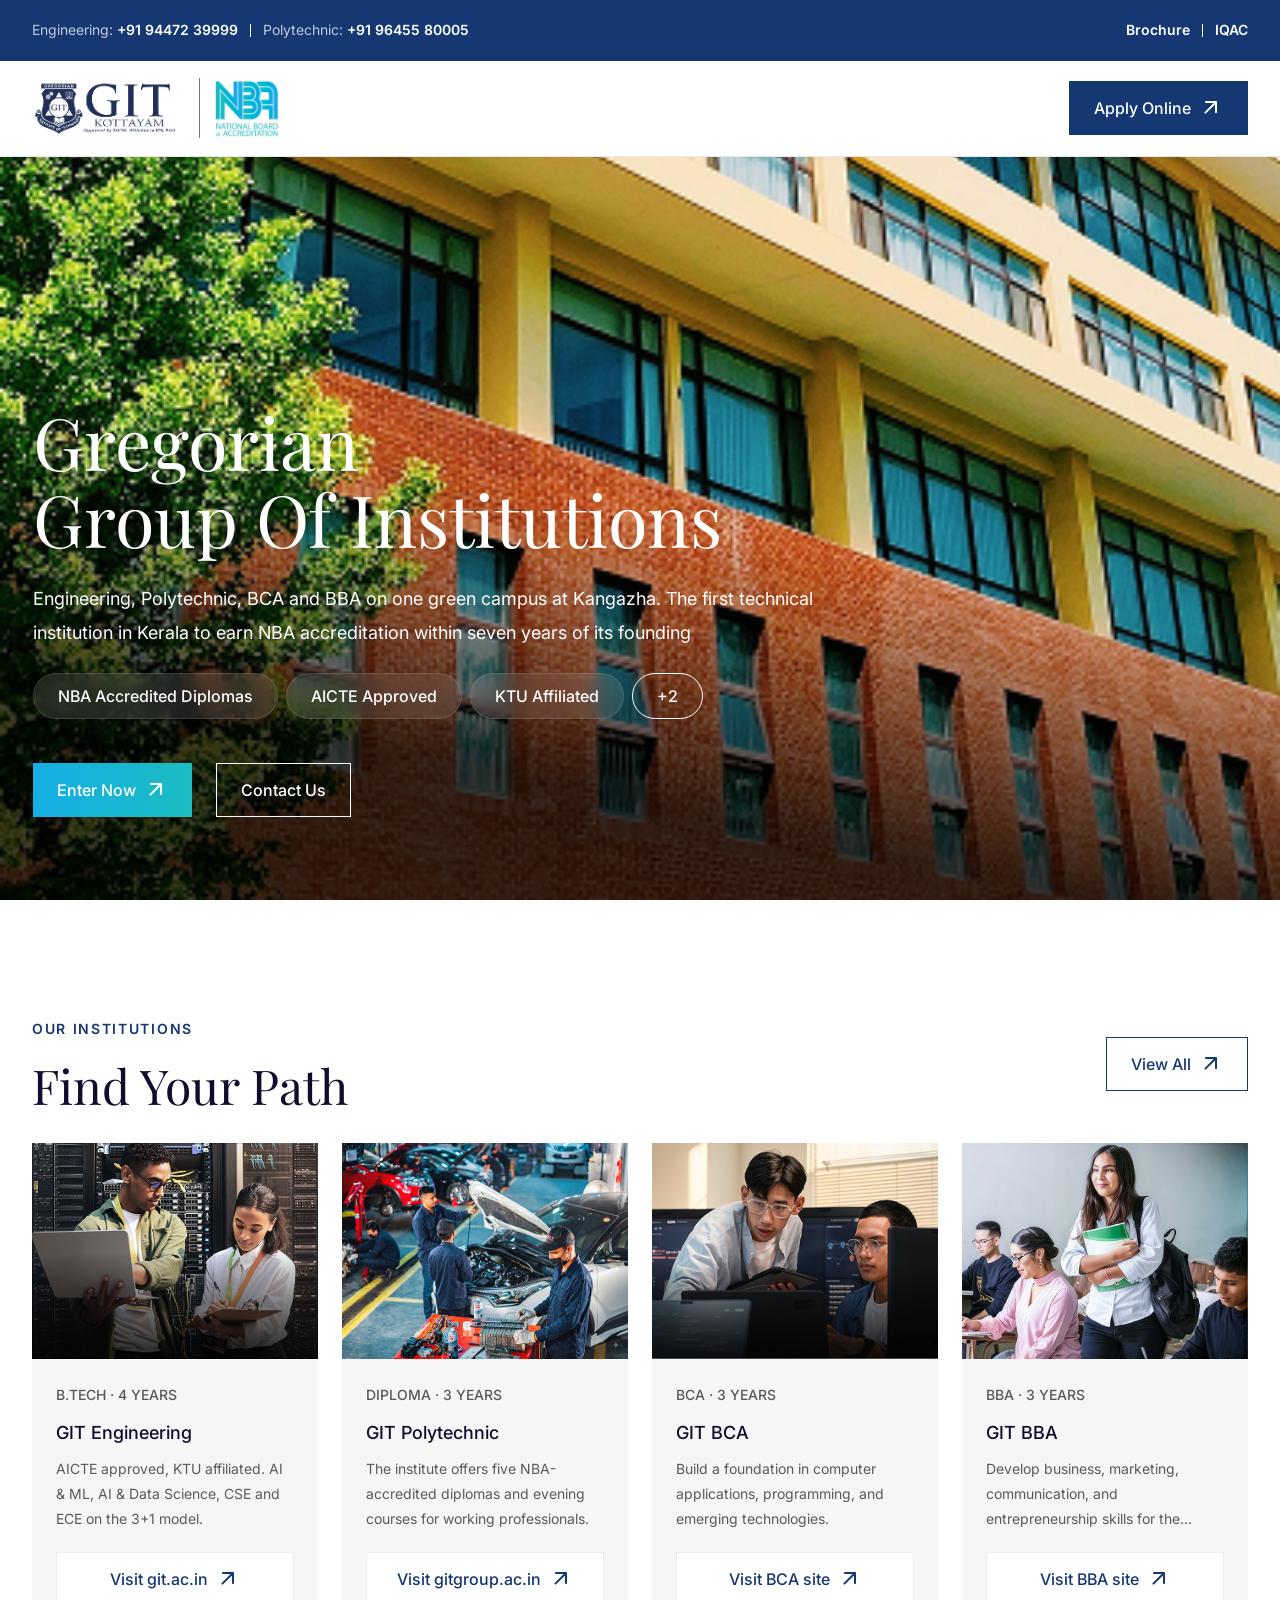
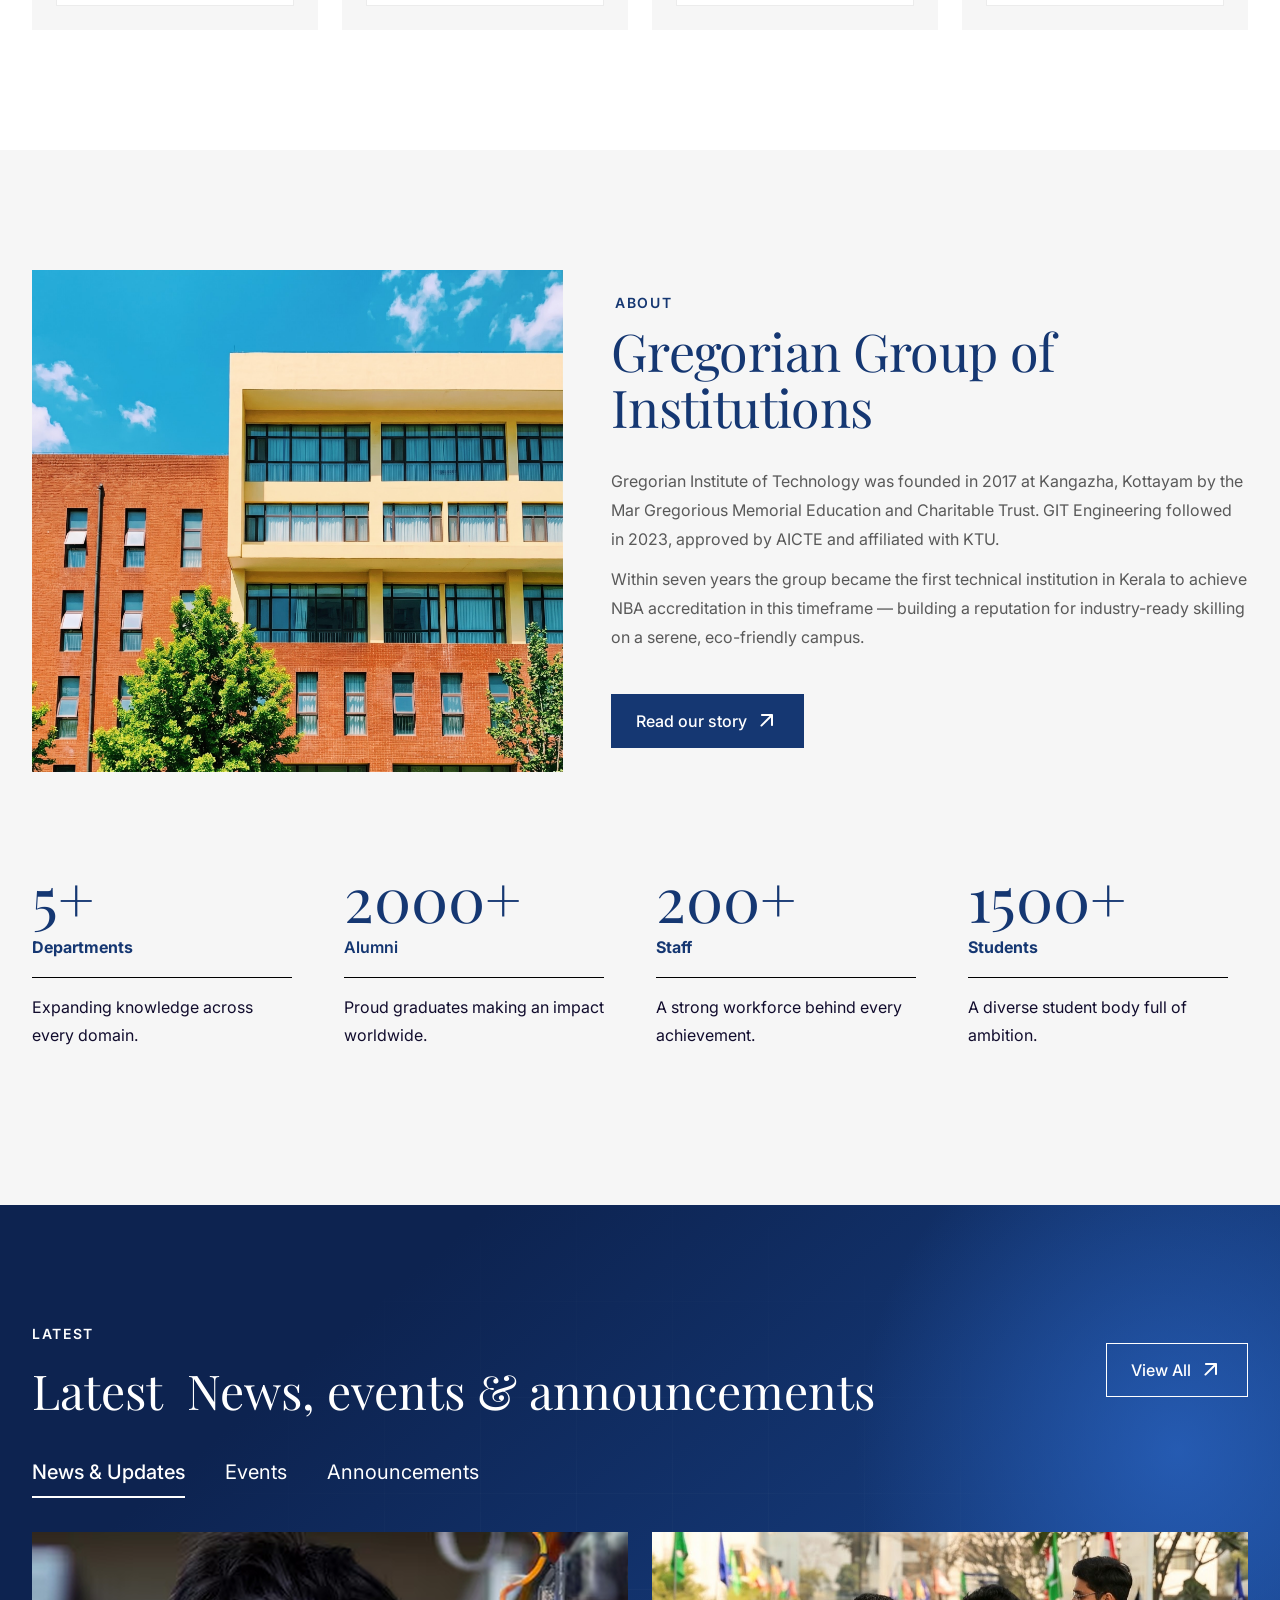
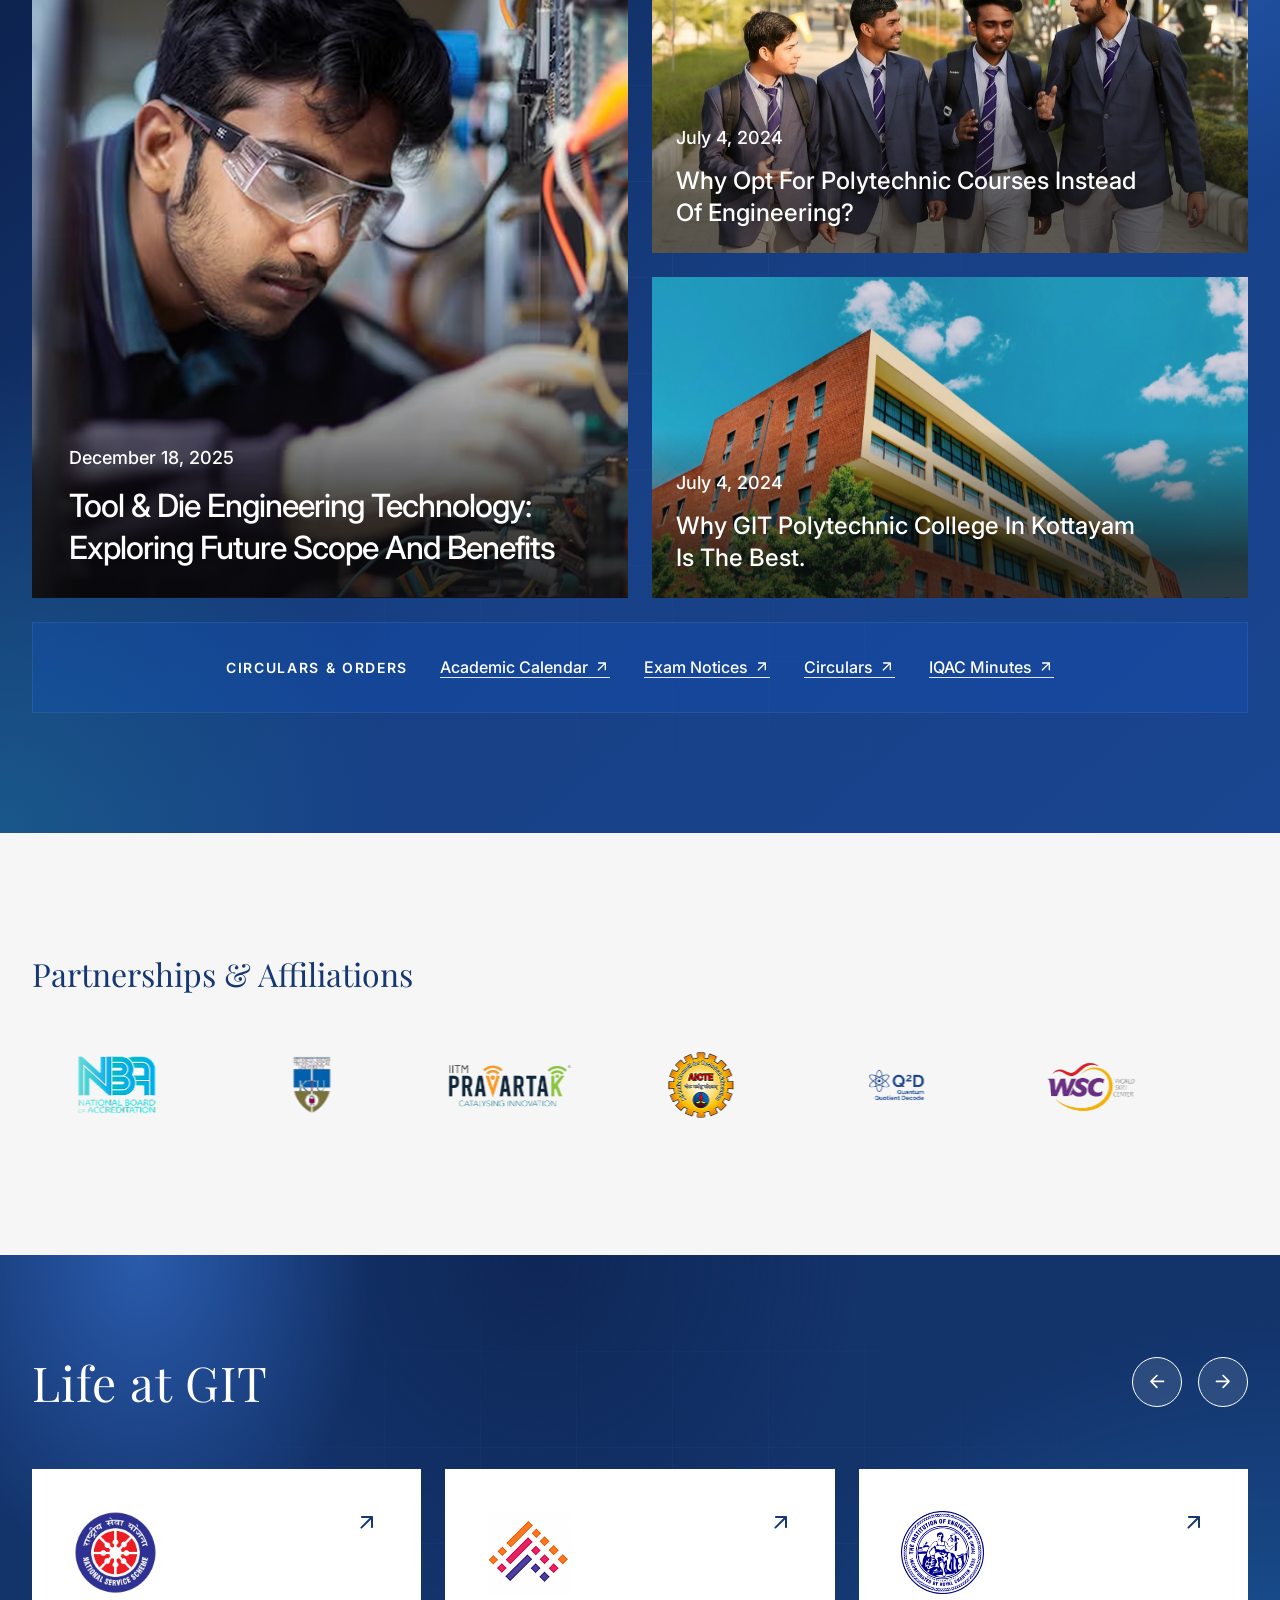
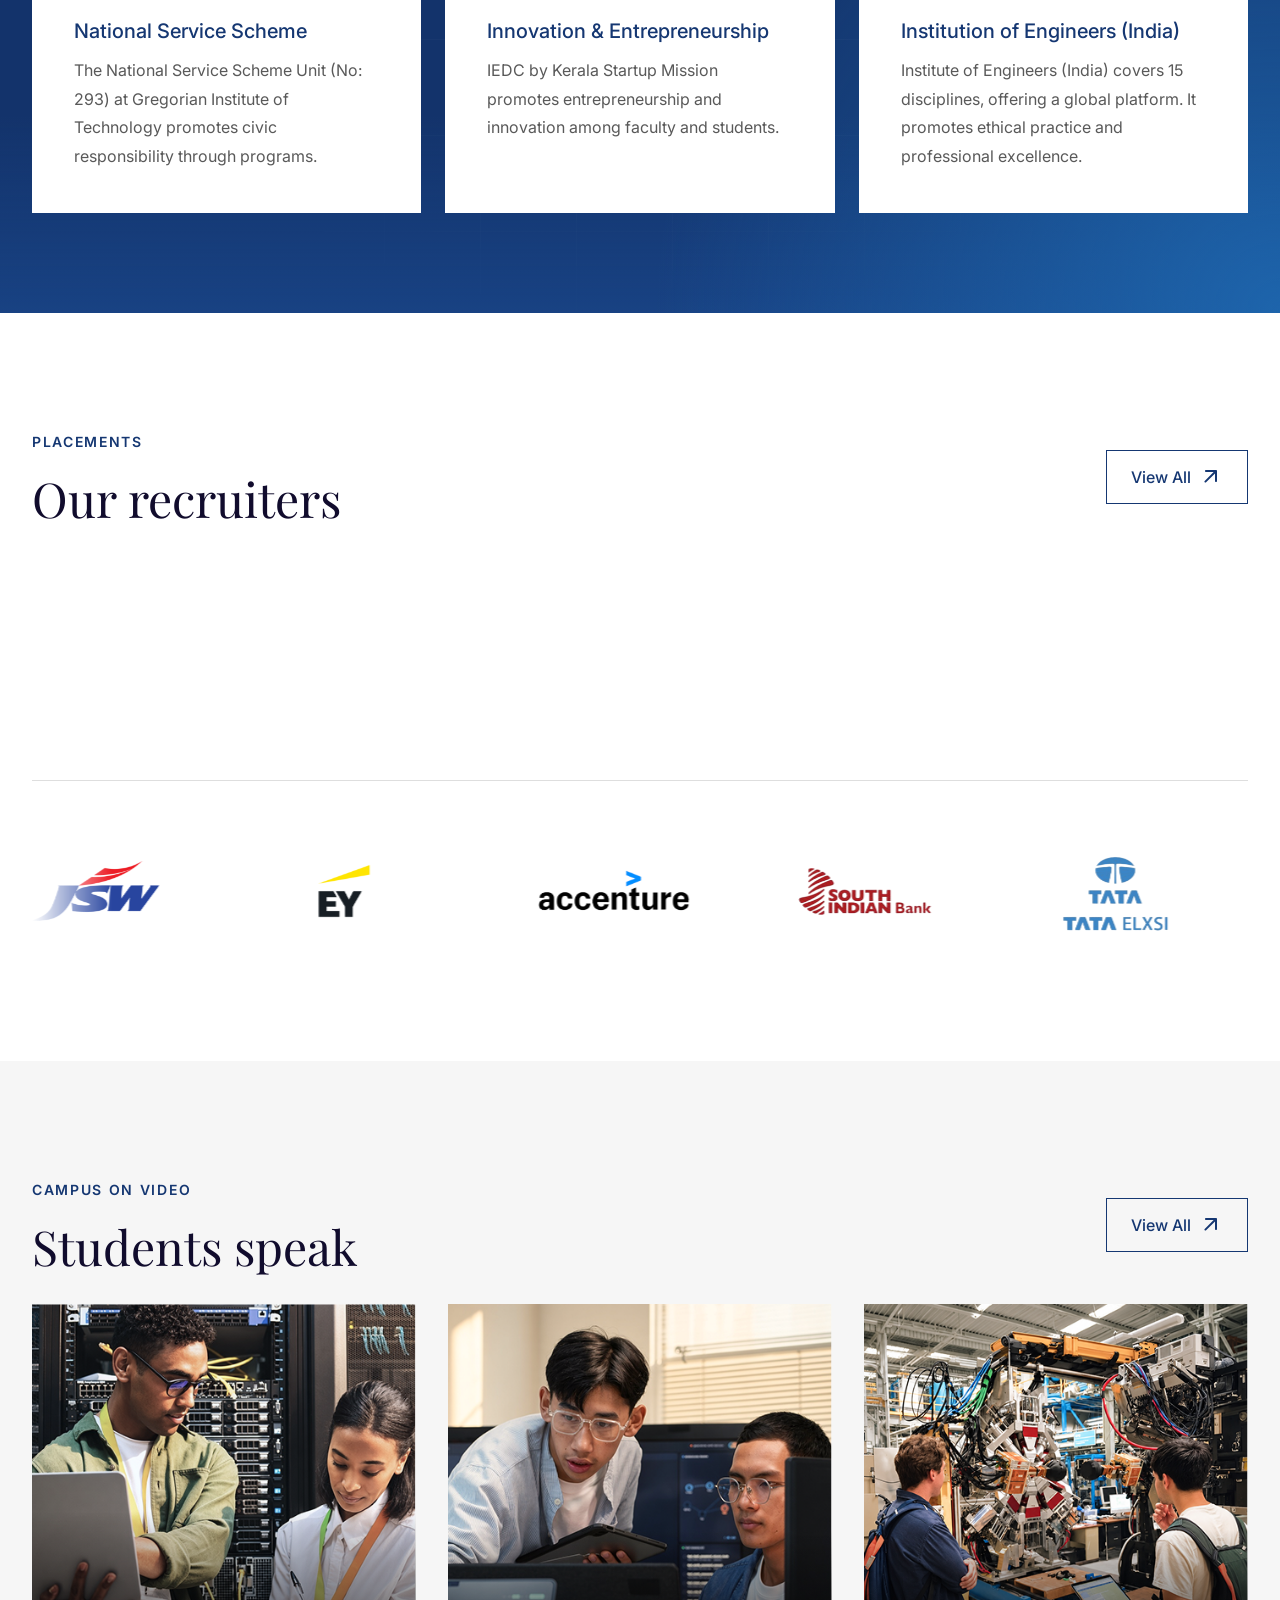
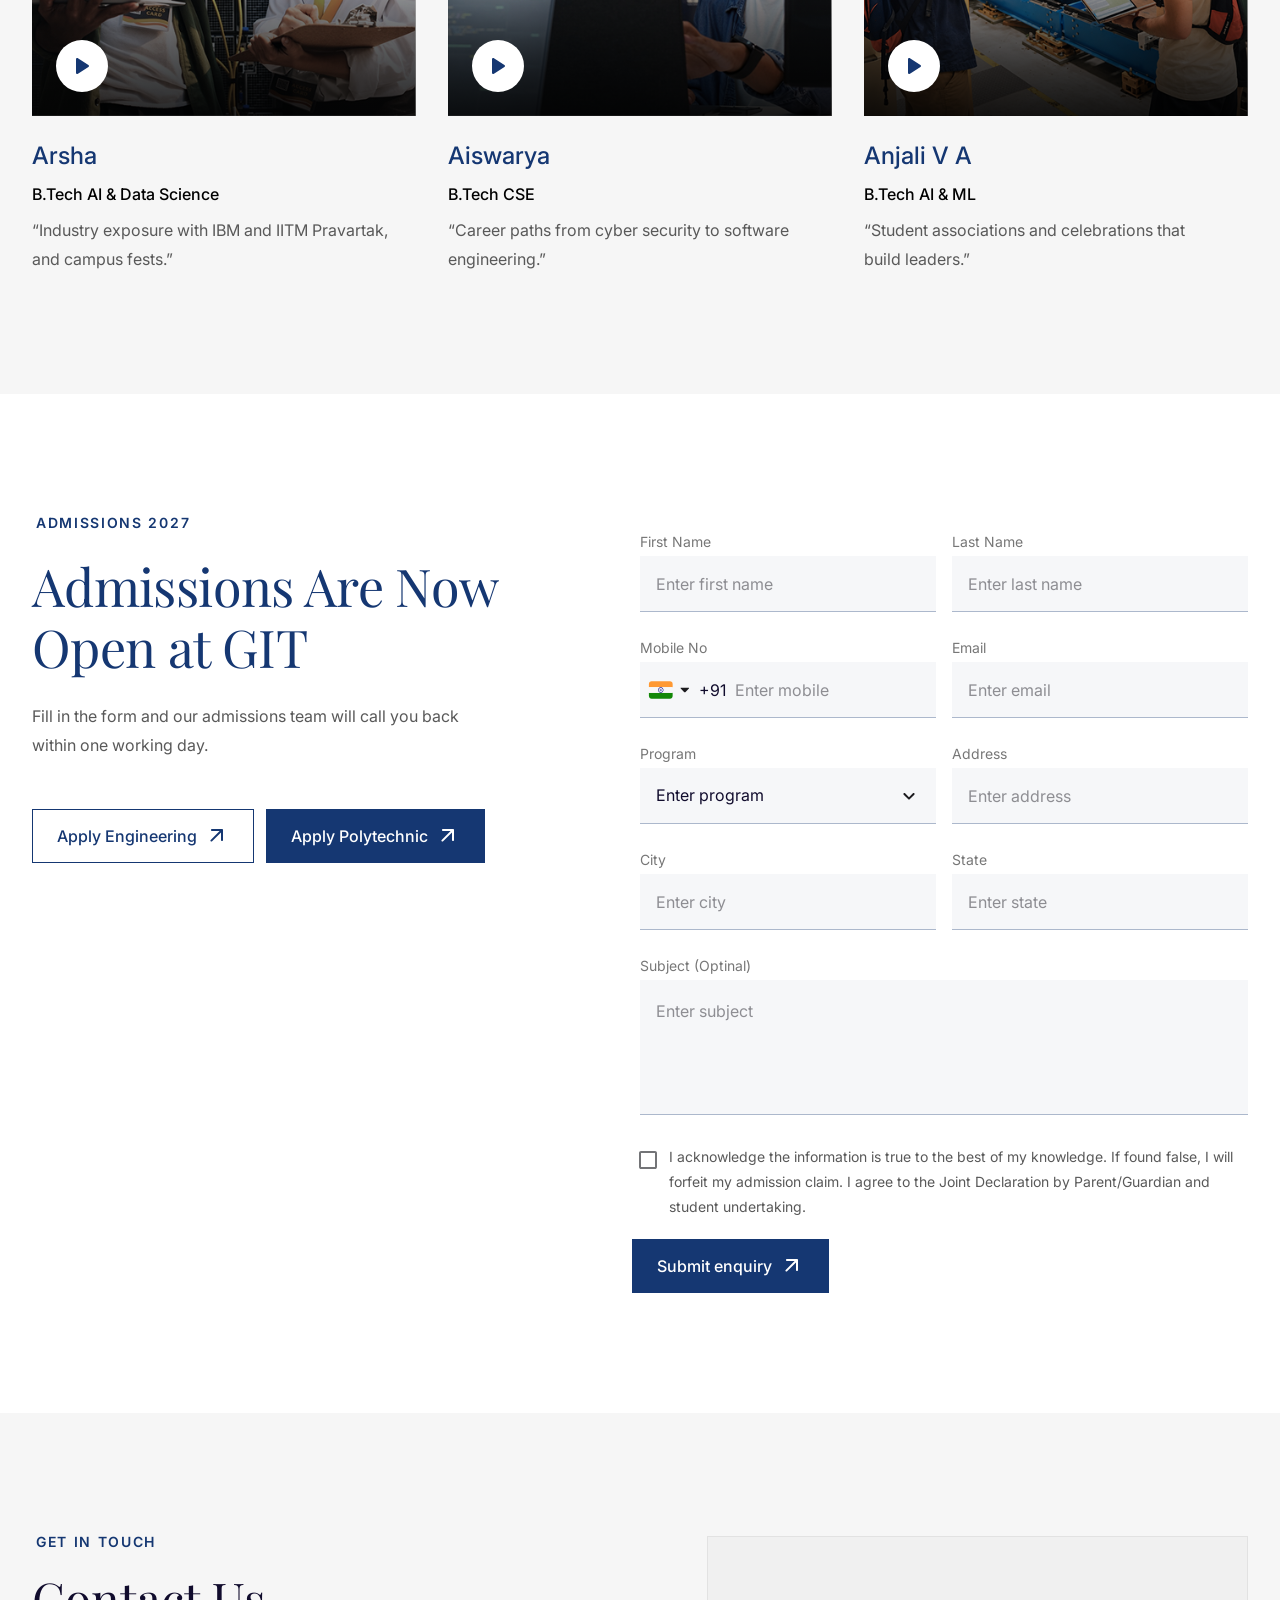
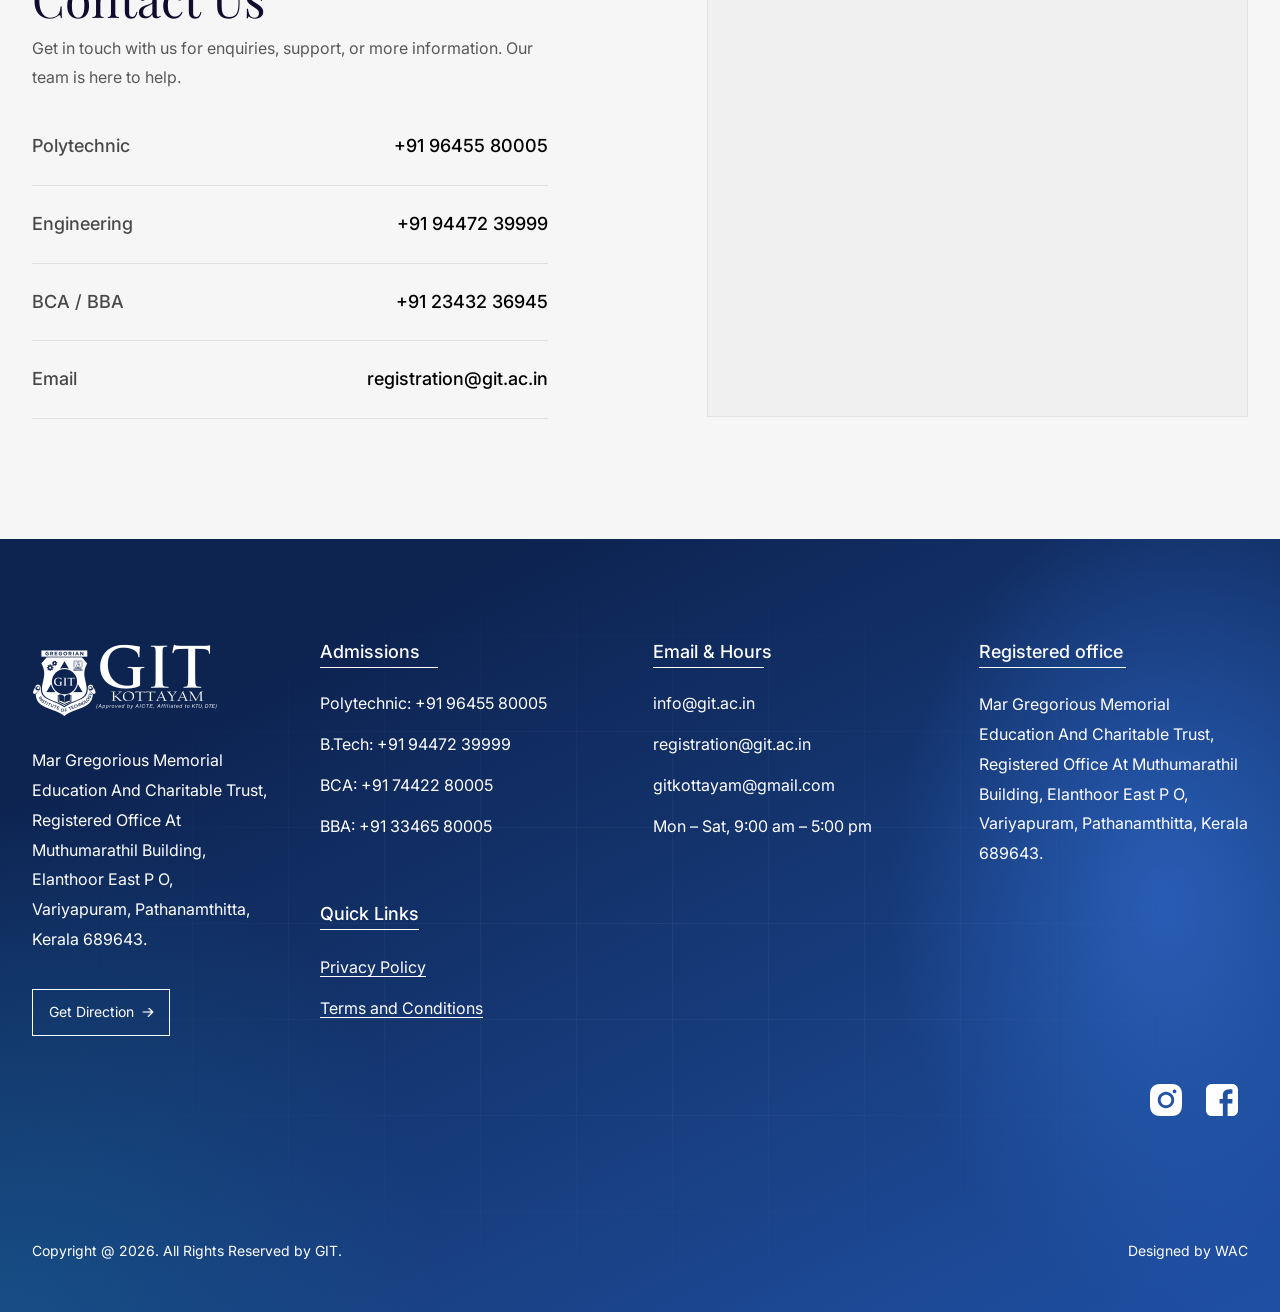
==== home.html @ a0067e6f "Home animations" ====
<!DOCTYPE html>
<html lang="en" class="hero-entrance-pending">
<head>
  <meta charset="UTF-8">
  <meta name="viewport" content="width=device-width, initial-scale=1.0">
  <title>Gregorian Institute of Technology, Kottayam</title>
  <link rel="icon" type="image/png" sizes="96x96" href="assets/images/favicon.png">
  <link rel="apple-touch-icon" href="assets/images/favicon.png">
  <meta name="description" content="Gregorian Group of Institutions — Engineering, Polytechnic, BCA and BBA on one green campus at Kangazha, Kottayam.">

  <!-- Social share preview (Open Graph + Twitter/X).
       Most platforms need an absolute image URL: when the site is live, change
       "assets/images/og-image.png" to the full address, e.g. https://<your-domain>/assets/images/og-image.png -->
  <meta property="og:type" content="website">
  <meta property="og:site_name" content="Gregorian Institute of Technology, Kottayam">
  <meta property="og:title" content="Gregorian Institute of Technology, Kottayam">
  <meta property="og:description" content="Gregorian Group of Institutions — Engineering, Polytechnic, BCA and BBA on one green campus at Kangazha, Kottayam.">
  <meta property="og:image" content="assets/images/og-image.png">
  <meta property="og:image:type" content="image/png">
  <meta property="og:image:width" content="1200">
  <meta property="og:image:height" content="630">
  <meta property="og:image:alt" content="GIT Kottayam — Gregorian Institute of Technology logo">
  <meta name="twitter:card" content="summary_large_image">
  <meta name="twitter:title" content="Gregorian Institute of Technology, Kottayam">
  <meta name="twitter:description" content="Gregorian Group of Institutions — Engineering, Polytechnic, BCA and BBA on one green campus at Kangazha, Kottayam.">
  <meta name="twitter:image" content="assets/images/og-image.png">
  <meta name="twitter:image:alt" content="GIT Kottayam — Gregorian Institute of Technology logo">

  <link rel="preconnect" href="https://fonts.googleapis.com">
  <link rel="preconnect" href="https://fonts.gstatic.com" crossorigin>
  <link href="https://fonts.googleapis.com/css2?family=Inter:wght@400;500;600;700&family=Playfair+Display:wght@400&display=swap" rel="stylesheet">
  <!-- Swiper (slider library) — CDN; loaded before style.css so project styles win -->
  <link rel="stylesheet" href="https://cdn.jsdelivr.net/npm/swiper@11.1.14/swiper-bundle.min.css" integrity="sha384-IFb872aCXZQb6BKRUHmGn0YHKnFl4ylZjkgVRRyMTEQ5bjo/H6xFUiLJm6opOO66" crossorigin="anonymous">
  <link rel="stylesheet" href="css/style.css">
  <script src="https://cdn.jsdelivr.net/npm/swiper@11.1.14/swiper-bundle.min.js" integrity="sha384-JiF4eFN9V3I2Fry7TzFM3XKdq0P3abiVxpOeHjGz4cwvas+uNg6pFWVmuD6MKXqG" crossorigin="anonymous" defer></script>
  <script src="js/main.js" defer></script>
  <!-- The hero entrance starts hidden (html.hero-entrance-pending) and js/main.js animates it in;
       without JavaScript, show it straight away -->
  <noscript><style>.hero-entrance-pending .utility-bar, .hero-entrance-pending .site-header__main, .hero-entrance-pending .hero-section__title, .hero-entrance-pending .hero-section__description, .hero-entrance-pending .hero-section__chip, .hero-entrance-pending .hero-section__actions > *, .hero-entrance-pending .hero-section__media { opacity: 1; transform: none; }</style></noscript>
</head>
<body>

  <!-- Page wrapper (dark backing behind the header while the hero entrance plays) -->
  <div class="page" id="page">


  <!-- ==================== UTILITY BAR ==================== -->
  <div id="utility-bar" class="utility-bar">
    <div class="container utility-bar__inner">
      <ul class="utility-bar__list">
        <li class="utility-bar__item">
          <a href="tel:+919447239999" class="utility-bar__link">
            <span class="utility-bar__muted">Engineering:</span> +91 94472 39999
          </a>
        </li>
        <li class="utility-bar__item">
          <a href="tel:+919645580005" class="utility-bar__link">
            <span class="utility-bar__muted">Polytechnic:</span> +91 96455 80005
          </a>
        </li>
      </ul>
      <ul class="utility-bar__list">
        <li class="utility-bar__item"><a href="#" class="utility-bar__link">Brochure</a></li>
        <li class="utility-bar__item"><a href="#" class="utility-bar__link">IQAC</a></li>
      </ul>
    </div>
  </div>

  <!-- ==================== HEADER (sticky) ==================== -->
  <header id="site-header" class="site-header">
    <div class="site-header__main">
      <div class="container site-header__main-inner">
        <a href="#hero" class="site-header__brand" aria-label="Gregorian Institute of Technology, Kottayam — home">
          <span class="site-header__logo-wrap">
            <img src="assets/images/logo-git-kottayam.png" alt="GIT Kottayam logo" class="site-header__logo" width="170" height="65">
          </span>
          <span class="site-header__nba-wrap">
            <img src="assets/images/logo-nba.png" alt="National Board of Accreditation logo" class="site-header__nba" width="69" height="64">
          </span>
        </a>
        <a href="#admissions" class="button button--primary site-header__button">
          Apply Online
          <span class="icon icon--arrow-outward" aria-hidden="true"></span>
        </a>
        <!-- Mobile only (≤ 576px): opens the slide-in menu below -->
        <button type="button" class="site-header__menu-toggle" aria-label="Open navigation" aria-controls="mobile-menu" aria-expanded="false">
          <span class="site-header__menu-bar"></span>
          <span class="site-header__menu-bar"></span>
          <span class="site-header__menu-bar"></span>
        </button>
      </div>
    </div>
  </header>

  <!-- ==================== MOBILE MENU (≤ 576px, Figma node 447:9113) ==================== -->
  <dialog id="mobile-menu" class="mobile-menu" aria-label="Site navigation">
    <div class="mobile-menu__panel">
      <div class="mobile-menu__top">
        <button type="button" class="mobile-menu__close" aria-label="Close navigation"></button>
      </div>
      <div class="mobile-menu__body">
        <ul class="mobile-menu__links">
          <li><a href="#" class="mobile-menu__link">Brochure</a></li>
          <li><a href="https://www.google.com/" class="mobile-menu__link">IQAC</a></li>
          <li><a href="#" class="mobile-menu__link">Privacy Policy</a></li>
          <li><a href="#" class="mobile-menu__link">Terms and Conditions</a></li>
        </ul>
        <ul class="mobile-menu__contact">
          <li><a href="mailto:info@git.ac.in" class="mobile-menu__contact-link">info@git.ac.in</a></li>
          <li><a href="mailto:registration@git.ac.in" class="mobile-menu__contact-link">registration@git.ac.in</a></li>
          <li>Mon – Sat, 9:00 am – 5:00 pm</li>
        </ul>
        <a href="#admissions" class="button button--primary mobile-menu__button">
          Apply Online
          <span class="icon icon--arrow-outward" aria-hidden="true"></span>
        </a>
      </div>
    </div>
  </dialog>

  <main>

    <!-- ==================== HERO ==================== -->
    <section id="hero" class="hero-section">
      <div class="hero-section__media" aria-hidden="true">
        <!-- Mobile (≤576px) gets the portrait crop; the browser downloads only the matching file -->
        <picture class="hero-section__picture">
          <source media="(max-width: 576px)" srcset="assets/images/Hero-mobile.png" width="393" height="720">
          <img src="assets/images/campus-banner.jpg" alt="Gregorian Institute of Technology campus building, Kangazha" class="hero-section__image" width="1920" height="1026" fetchpriority="high">
        </picture>
        <!-- Background video, drawn over the photo above. js/main.js loads data-src after the page
             has loaded and fades it in once it plays; until then (or if it fails, or with reduced
             motion / data saver) the photo shows. Optional: add data-src-mobile="…" for a
             portrait clip on phones (≤576px). -->
        <video class="hero-section__video" data-hero-video data-src="assets/videos/hero.mp4" muted loop playsinline preload="none" disablepictureinpicture></video>
      </div>
      <div class="container hero-section__container">
        <div class="hero-section__content">
          <h1 class="hero-section__title">Gregorian<br> Group of Institutions</h1>
          <p class="hero-section__description">
            Engineering, Polytechnic, BCA and BBA on one green campus at Kangazha. The first technical institution in Kerala to earn NBA accreditation within seven years of its founding<span class="u-mobile-only">.</span>
          </p>
          <ul class="hero-section__chips">
            <li class="chip hero-section__chip">NBA Accredited Diplomas</li>
            <li class="chip hero-section__chip">AICTE Approved</li>
            <li class="chip hero-section__chip">KTU Affiliated</li>
            <li class="chip hero-section__chip hero-section__chip--more">+2</li>
          </ul>
        </div>
        <div class="hero-section__actions">
          <a href="#institutions" class="button button--gradient">
            Enter Now
            <span class="icon icon--arrow-outward" aria-hidden="true"></span>
          </a>
          <a href="#contact" class="button button--outline-light">Contact Us</a>
        </div>
      </div>
      <!-- Pause/play for the background video (WCAG 2.2.2); shown by js/main.js once the video plays -->
      <button type="button" class="hero-section__video-toggle" data-hero-video-toggle aria-label="Pause background video" hidden>
        <svg class="hero-section__video-icon hero-section__video-icon--pause" viewBox="0 0 24 24" aria-hidden="true"><path d="M7 5h3.5v14H7zM13.5 5H17v14h-3.5z" fill="currentColor" /></svg>
        <svg class="hero-section__video-icon hero-section__video-icon--play" viewBox="0 0 24 24" aria-hidden="true"><path d="M8 5.5v13l10.5-6.5z" fill="currentColor" /></svg>
      </button>
    </section>

    <!-- ==================== INSTITUTIONS ==================== -->
    <section id="institutions" class="institutions-section">
      <div class="container">
        <div class="section-header institutions-section__header">
          <div class="section-heading">
            <p class="section-label">Our Institutions</p>
            <h2 class="section-title">Find Your Path</h2>
          </div>
          <a href="#" class="button button--outline section-view-all">
            View All
            <span class="icon icon--arrow-outward" aria-hidden="true"></span>
          </a>
        </div>

        <div class="swiper institutions-section__slider">
          <div class="swiper-wrapper institutions-section__grid">
          <article data-cursor="Visit" data-cursor-glass class="swiper-slide institutions-section__card">
            <a href="https://git.ac.in" class="institutions-section__media institutions-section__media--shade" target="_blank" rel="noopener" tabindex="-1" aria-hidden="true">
              <img src="assets/images/institutions-engineering.png" alt="Engineering students working with a laptop in a server room" class="institutions-section__image institutions-section__image--bottom" loading="lazy">
            </a>
            <div class="institutions-section__body">
              <p class="institutions-section__meta">B.TECH · 4 YEARS</p>
              <h3 class="institutions-section__title">GIT Engineering</h3>
              <p class="institutions-section__description">AICTE approved, KTU affiliated. AI &amp; ML, AI &amp; Data Science, CSE and ECE on the 3+1 model.</p>
            </div>
            <div class="institutions-section__footer">
              <a href="https://git.ac.in" class="button button--block" target="_blank" rel="noopener">
                <span class="u-hide-mobile">Visit git.ac.in</span><span class="u-mobile-only">git.ac.in</span>
                <span class="icon icon--arrow-outward" aria-hidden="true"></span>
              </a>
            </div>
          </article>

          <article data-cursor="Visit" data-cursor-glass class="swiper-slide institutions-section__card">
            <a href="https://gitgroup.ac.in" class="institutions-section__media" target="_blank" rel="noopener" tabindex="-1" aria-hidden="true">
              <img src="assets/images/institutions-polytechnic.jpg" alt="Polytechnic students working on a car engine in a workshop" class="institutions-section__image" loading="lazy">
            </a>
            <div class="institutions-section__body">
              <p class="institutions-section__meta">DIPLOMA · 3 YEARS</p>
              <h3 class="institutions-section__title">GIT Polytechnic</h3>
              <p class="institutions-section__description">The institute offers five NBA-accredited diplomas and evening courses for working professionals.</p>
            </div>
            <div class="institutions-section__footer">
              <a href="https://gitgroup.ac.in" class="button button--block" target="_blank" rel="noopener">
                <span class="u-hide-mobile">Visit gitgroup.ac.in</span><span class="u-mobile-only">gitgroup.ac.in</span>
                <span class="icon icon--arrow-outward" aria-hidden="true"></span>
              </a>
            </div>
          </article>

          <article data-cursor="Visit" data-cursor-glass class="swiper-slide institutions-section__card">
            <a href="#" class="institutions-section__media institutions-section__media--shade-strong" tabindex="-1" aria-hidden="true">
              <img src="assets/images/institutions-bca.png" alt="BCA students collaborating at a computer" class="institutions-section__image institutions-section__image--bottom" loading="lazy">
            </a>
            <div class="institutions-section__body">
              <p class="institutions-section__meta">BCA · 3 YEARS</p>
              <h3 class="institutions-section__title">GIT BCA</h3>
              <p class="institutions-section__description">Build a foundation in computer applications, programming, and emerging technologies.</p>
            </div>
            <div class="institutions-section__footer">
              <a href="#" class="button button--block">
                <span class="u-hide-mobile">Visit BCA site</span><span class="u-mobile-only">BCA site</span>
                <span class="icon icon--arrow-outward" aria-hidden="true"></span>
              </a>
            </div>
          </article>

          <article data-cursor="Visit" data-cursor-glass class="swiper-slide institutions-section__card">
            <a href="#" class="institutions-section__media" tabindex="-1" aria-hidden="true">
              <img src="assets/images/institutions-bba.png" alt="BBA students in a classroom" class="institutions-section__image institutions-section__image--right" loading="lazy">
            </a>
            <div class="institutions-section__body">
              <p class="institutions-section__meta">BBA · 3 YEARS</p>
              <h3 class="institutions-section__title">GIT BBA</h3>
              <p class="institutions-section__description">Develop business, marketing, communication, and entrepreneurship skills for the professional world.</p>
            </div>
            <div class="institutions-section__footer">
              <a href="#" class="button button--block">
                <span class="u-hide-mobile">Visit BBA site</span><span class="u-mobile-only">BBA site</span>
                <span class="icon icon--arrow-outward" aria-hidden="true"></span>
              </a>
            </div>
          </article>
          </div>
        </div>

        <!-- Mobile only (≤576px): View All sits below the cards, full width -->
        <a href="#" class="button button--outline section-view-all section-view-all--bottom">
          View All
          <span class="icon icon--arrow-outward" aria-hidden="true"></span>
        </a>
      </div>
    </section>

    <!-- ==================== ABOUT ==================== -->
    <section id="about" class="about-section">
      <div class="container about-section__container">
        <div class="about-section__intro">
          <div data-cursor="About" data-cursor-glass class="about-section__media">
            <img src="assets/images/about-campus.jpg" alt="GIT campus building with brick and cream facade" class="about-section__image" loading="lazy">
          </div>
          <div class="about-section__story">
            <div class="about-section__text">
              <div class="about-section__heading">
                <p class="section-label">About</p>
                <h2 class="display-title about-section__title">Gregorian Group of Institutions</h2>
              </div>
              <div class="about-section__paragraphs">
                <p class="section-description">Gregorian Institute of Technology was founded in 2017 at Kangazha, Kottayam by the Mar Gregorious Memorial Education and Charitable Trust. GIT Engineering followed in 2023, approved by AICTE and affiliated with KTU.</p>
                <p class="section-description">Within seven years the group became the first technical institution in Kerala to achieve NBA accreditation in this timeframe — building a reputation for industry-ready skilling on a serene, eco-friendly campus.</p>
              </div>
            </div>
            <a href="#" class="button button--primary">
              Read our story
              <span class="icon icon--arrow-outward" aria-hidden="true"></span>
            </a>
          </div>
        </div>

        <ul class="about-section__stats">
          <li class="about-section__stat">
            <p class="about-section__stat-value">5+</p>
            <p class="about-section__stat-label">Departments</p>
            <p class="about-section__stat-text">Expanding knowledge across every domain.</p>
          </li>
          <li class="about-section__stat">
            <p class="about-section__stat-value">2000+</p>
            <p class="about-section__stat-label about-section__stat-label--semibold">Alumni</p>
            <p class="about-section__stat-text">Proud graduates making an impact worldwide.</p>
          </li>
          <li class="about-section__stat">
            <p class="about-section__stat-value">200+</p>
            <p class="about-section__stat-label">Staff</p>
            <p class="about-section__stat-text">A strong workforce behind every achievement.</p>
          </li>
          <li class="about-section__stat">
            <p class="about-section__stat-value">1500+</p>
            <p class="about-section__stat-label">Students</p>
            <p class="about-section__stat-text">A diverse student body full of ambition.</p>
          </li>
        </ul>
      </div>
    </section>

    <!-- ==================== WELCOME ==================== -->
    <!-- <section id="welcome" class="welcome-section">
      <div class="container welcome-section__container">
        <div class="welcome-section__content">
          <div class="welcome-section__heading">
            <p class="section-label">Welcome to GIT</p>
            <div class="welcome-section__text">
              <h2 class="display-title welcome-section__title">Where Curiosity Becomes Competence</h2>
              <p class="section-description welcome-section__description">All diploma programmes NBA accredited. First Kerala technical institution with NBA accreditation. 3+1 B.Tech model with IIT Madras Pravartak Skilling Program and IBM Q2D collaboration.</p>
            </div>
          </div>
          <ul class="welcome-section__links">
            <li><a href="#about" class="chip welcome-section__chip">Our Institution</a></li>
            <li><a href="#institutions" class="chip welcome-section__chip">Explore GIT</a></li>
            <li><a href="#campus-life" class="chip welcome-section__chip">Campus Life</a></li>
            <li><a href="#news" class="chip welcome-section__chip">News &amp; Announcements</a></li>
          </ul>
        </div>

        <div class="welcome-section__grid">
          <a href="#" data-cursor="View" class="welcome-section__card">
            <img src="assets/icons/calendar-month.svg" alt="Tech Fest" class="welcome-section__icon" width="42" height="42">
            <div class="welcome-section__card-text">
              <p class="welcome-section__card-label">Flagship Tech Fest</p>
              <h3 class="welcome-section__card-title">GIT Tech Fest</h3>
              <p class="welcome-section__card-description">29/10/2026 · GIT Campus, Kangazha Registrations open</p>
            </div>
            <span class="text-button">
              <span class="u-hide-mobile">Register</span><span class="u-mobile-only">Learn more</span>
              <span class="icon icon--arrow-outward" aria-hidden="true"></span>
            </span>
          </a>
          <a href="#" data-cursor="View" class="welcome-section__card">
            <img src="assets/icons/school.svg" alt="Industry-Integrated Learning" class="welcome-section__icon" width="42" height="42">
            <div class="welcome-section__card-text">
              <p class="welcome-section__card-label">Industry-Integrated Learning</p>
              <h3 class="welcome-section__card-title">3+1 B.Tech</h3>
              <p class="welcome-section__card-description">3 years of IITM Pravartak training + 1 year of paid internship.</p>
            </div>
            <span class="text-button">
              Learn more
              <span class="icon icon--arrow-outward" aria-hidden="true"></span>
            </span>
          </a>
          <a href="#recruiters" data-cursor="View" class="welcome-section__card">
            <img src="assets/icons/business-center.svg" alt="Placements" class="welcome-section__icon" width="42" height="42">
            <div class="welcome-section__card-text">
              <p class="welcome-section__card-label">Placements</p>
              <h3 class="welcome-section__card-title">Placement Offers</h3>
              <p class="welcome-section__card-description welcome-section__card-description--narrow">Class of 2026 · recruitment drives on</p>
            </div>
            <span class="text-button">
              <span class="u-hide-mobile">See record</span><span class="u-mobile-only">Learn more</span>
              <span class="icon icon--arrow-outward" aria-hidden="true"></span>
            </span>
          </a>
          <a href="#admissions" data-cursor="View" class="welcome-section__card">
            <img src="assets/icons/assignment.svg" alt="Admissions Open" class="welcome-section__icon" width="42" height="42">
            <div class="welcome-section__card-text">
              <p class="welcome-section__card-label">Admissions Open</p>
              <h3 class="welcome-section__card-title">2027 Admissions</h3>
              <p class="welcome-section__card-description">Diploma · B.Tech · BCA · BBA programmes for 2027.</p>
            </div>
            <span class="text-button">
              <span class="u-hide-mobile">Register</span><span class="u-mobile-only">Learn more</span>
              <span class="icon icon--arrow-outward" aria-hidden="true"></span>
            </span>
          </a>
        </div>
      </div>
    </section> -->

    <!-- ==================== NEWS ==================== -->
    <section id="news" class="news-section dark-surface">
      <div class="container news-section__container">
        <div class="news-section__main">
          <div class="section-header news-section__header">
            <div class="section-heading">
              <p class="section-label">Latest</p>
              <h2 class="section-title">Latest<span class="u-hide-mobile">&nbsp;</span> News, events &amp; announcements</h2>
            </div>
            <a href="#" class="button button--outline-light section-view-all">
              View All
              <span class="icon icon--arrow-outward" aria-hidden="true"></span>
            </a>
          </div>

          <div class="news-section__body">
            <div class="news-section__tabs" role="tablist" aria-label="News categories">
              <button type="button" class="news-section__tab news-section__tab--active" role="tab" id="news-tab-news" aria-selected="true" aria-controls="news-panel-news">News &amp; Updates</button>
              <button type="button" class="news-section__tab" role="tab" id="news-tab-events" aria-selected="false" aria-controls="news-panel-events" tabindex="-1">Events</button>
              <button type="button" class="news-section__tab" role="tab" id="news-tab-announcements" aria-selected="false" aria-controls="news-panel-announcements" tabindex="-1">Announcements</button>
            </div>

            <!-- Panel: News & Updates (content from Figma) -->
            <div class="news-section__grid news-section__panel" role="tabpanel" id="news-panel-news" aria-labelledby="news-tab-news" tabindex="0">
              <a href="#" data-cursor="Read" data-cursor-glass class="news-section__card news-section__card--featured">
                <img src="assets/images/news-tool-die.png" alt="Student wearing safety glasses working on electronic equipment" class="news-section__image" loading="lazy">
                <span class="news-section__overlay" aria-hidden="true"></span>
                <span class="news-section__card-text">
                  <time class="news-section__date" datetime="2025-12-18">December 18, 2025</time>
                  <span class="news-section__card-title">Tool &amp; Die Engineering Technology: Exploring Future Scope and Benefits</span>
                </span>
              </a>

              <div class="news-section__side">
                <a href="#" data-cursor="Read" data-cursor-glass class="news-section__card news-section__card--side-top">
                  <img src="assets/images/news-polytechnic-students.jpg" alt="Polytechnic students in uniform walking on campus" class="news-section__image news-section__image--zoom" loading="lazy">
                  <span class="news-section__overlay" aria-hidden="true"></span>
                  <span class="news-section__card-text">
                    <time class="news-section__date" datetime="2024-07-04">July 4, 2024</time>
                    <span class="news-section__card-title">why opt for polytechnic courses instead of engineering?</span>
                  </span>
                </a>
                <a href="#" data-cursor="Read" data-cursor-glass class="news-section__card news-section__card--side-bottom">
                  <img src="assets/images/news-git-polytechnic-building.jpg" alt="GIT Polytechnic college building under a blue sky" class="news-section__image news-section__image--building" loading="lazy">
                  <span class="news-section__overlay" aria-hidden="true"></span>
                  <span class="news-section__card-text">
                    <time class="news-section__date" datetime="2024-07-04">July 4, 2024</time>
                    <span class="news-section__card-title">Why GIT Polytechnic College in Kottayam is the best.</span>
                  </span>
                </a>
              </div>
            </div>

            <!-- Panel: Events (static placeholder content — replace with real events) -->
            <div class="news-section__grid news-section__panel" role="tabpanel" id="news-panel-events" aria-labelledby="news-tab-events" tabindex="0" hidden>
              <a href="#" data-cursor="Read" data-cursor-glass class="news-section__card news-section__card--featured">
                <img src="assets/images/institutions-engineering.png" alt="Students working with a laptop in a server room" class="news-section__image" loading="lazy">
                <span class="news-section__overlay" aria-hidden="true"></span>
                <span class="news-section__card-text">
                  <time class="news-section__date" datetime="2026-10-29">October 29, 2026</time>
                  <span class="news-section__card-title">GIT Tech Fest 2026: Registrations Open at GIT Campus, Kangazha</span>
                </span>
              </a>

              <div class="news-section__side">
                <a href="#" data-cursor="Read" data-cursor-glass class="news-section__card news-section__card--side-top">
                  <img src="assets/images/institutions-bca.png" alt="Students collaborating at a computer" class="news-section__image" loading="lazy">
                  <span class="news-section__overlay" aria-hidden="true"></span>
                  <span class="news-section__card-text">
                    <time class="news-section__date" datetime="2026-09-18">September 18, 2026</time>
                    <span class="news-section__card-title">IBM Q2D industry session for B.Tech students</span>
                  </span>
                </a>
                <a href="#" data-cursor="Read" data-cursor-glass class="news-section__card news-section__card--side-bottom">
                  <img src="assets/images/students-anjali.png" alt="Students observing an industrial robot in a lab" class="news-section__image" loading="lazy">
                  <span class="news-section__overlay" aria-hidden="true"></span>
                  <span class="news-section__card-text">
                    <time class="news-section__date" datetime="2026-08-22">August 22, 2026</time>
                    <span class="news-section__card-title">IITM Pravartak skilling workshop on automation</span>
                  </span>
                </a>
              </div>
            </div>

            <!-- Panel: Announcements (static placeholder content — replace with real notices) -->
            <div class="news-section__grid news-section__panel" role="tabpanel" id="news-panel-announcements" aria-labelledby="news-tab-announcements" tabindex="0" hidden>
              <a href="#admissions" data-cursor="Read" data-cursor-glass class="news-section__card news-section__card--featured">
                <img src="assets/images/about-campus.jpg" alt="GIT campus building with brick and cream facade" class="news-section__image" loading="lazy">
                <span class="news-section__overlay" aria-hidden="true"></span>
                <span class="news-section__card-text">
                  <time class="news-section__date" datetime="2026-11-01">November 1, 2026</time>
                  <span class="news-section__card-title">Admissions 2027 are open: Diploma, B.Tech, BCA and BBA</span>
                </span>
              </a>

              <div class="news-section__side">
                <a href="#" data-cursor="Read" data-cursor-glass class="news-section__card news-section__card--side-top">
                  <img src="assets/images/institutions-bba.png" alt="Students in a classroom" class="news-section__image" loading="lazy">
                  <span class="news-section__overlay" aria-hidden="true"></span>
                  <span class="news-section__card-text">
                    <time class="news-section__date" datetime="2026-10-12">October 12, 2026</time>
                    <span class="news-section__card-title">Recruitment drives for the Class of 2026 are on</span>
                  </span>
                </a>
                <a href="#" data-cursor="Read" data-cursor-glass class="news-section__card news-section__card--side-bottom">
                  <img src="assets/images/institutions-polytechnic.jpg" alt="Polytechnic students working on a car engine in a workshop" class="news-section__image" loading="lazy">
                  <span class="news-section__overlay" aria-hidden="true"></span>
                  <span class="news-section__card-text">
                    <time class="news-section__date" datetime="2026-07-15">July 15, 2026</time>
                    <span class="news-section__card-title">All diploma programmes now NBA accredited</span>
                  </span>
                </a>
              </div>
            </div>
          </div>

          <a href="#" class="button button--outline-light section-view-all section-view-all--bottom">
            View All
            <span class="icon icon--arrow-outward" aria-hidden="true"></span>
          </a>
        </div>

        <div class="news-section__circulars">
          <p class="section-label news-section__circulars-label">Circulars &amp; Orders</p>
          <ul class="news-section__circulars-list">
            <li><a href="#" class="text-link news-section__circular-link">Academic Calendar <span class="icon icon--arrow-outward" aria-hidden="true"></span></a></li>
            <li><a href="#" class="text-link news-section__circular-link">Exam Notices <span class="icon icon--arrow-outward" aria-hidden="true"></span></a></li>
            <li><a href="#" class="text-link news-section__circular-link">Circulars <span class="icon icon--arrow-outward" aria-hidden="true"></span></a></li>
            <li><a href="#" class="text-link news-section__circular-link">IQAC Minutes <span class="icon icon--arrow-outward" aria-hidden="true"></span></a></li>
          </ul>
        </div>
      </div>
    </section>

    <!-- ==================== APPROVALS & PARTNERSHIPS ==================== -->
    <section id="approvals" class="approvals-section">
      <div class="container approvals-section__container">
        <!-- <div class="approvals-section__approvals">
          <h2 class="section-title approvals-section__title">AICTE Approvals</h2>
          <div class="approvals-section__columns" id="approvals-columns">
            <ul class="approvals-section__list">
              <li class="approvals-section__item"><h3 class="approvals-section__item-title">APPROVAL 2025-26</h3><a href="#" class="text-link">Know More <span class="icon icon--arrow-outward" aria-hidden="true"></span></a></li>
              <li class="approvals-section__item"><h3 class="approvals-section__item-title">APPROVAL 2023-24</h3><a href="#" class="text-link">Know More <span class="icon icon--arrow-outward" aria-hidden="true"></span></a></li>
              <li class="approvals-section__item"><h3 class="approvals-section__item-title">APPROVAL 2021-22</h3><a href="#" class="text-link">Know More <span class="icon icon--arrow-outward" aria-hidden="true"></span></a></li>
              <li class="approvals-section__item"><h3 class="approvals-section__item-title">APPROVAL 2019-20</h3><a href="#" class="text-link">Know More <span class="icon icon--arrow-outward" aria-hidden="true"></span></a></li>
              <li class="approvals-section__item"><h3 class="approvals-section__item-title">APPROVAL 2017-18</h3><a href="#" class="text-link">Know More <span class="icon icon--arrow-outward" aria-hidden="true"></span></a></li>
            </ul>
            <ul class="approvals-section__list">
              <li class="approvals-section__item"><h3 class="approvals-section__item-title">APPROVAL 2023-24 (Working Professionals)</h3><a href="#" class="text-link">Know More <span class="icon icon--arrow-outward" aria-hidden="true"></span></a></li>
              <li class="approvals-section__item"><h3 class="approvals-section__item-title">APPROVAL 2022-23</h3><a href="#" class="text-link">Know More <span class="icon icon--arrow-outward" aria-hidden="true"></span></a></li>
              <li class="approvals-section__item"><h3 class="approvals-section__item-title">APPROVAL 2020-21</h3><a href="#" class="text-link">Know More <span class="icon icon--arrow-outward" aria-hidden="true"></span></a></li>
              <li class="approvals-section__item"><h3 class="approvals-section__item-title">APPROVAL 2018-19</h3><a href="#" class="text-link">Know More <span class="icon icon--arrow-outward" aria-hidden="true"></span></a></li>
            </ul>
          </div>
          <button type="button" class="button button--primary approvals-section__load-more" id="approvals-load-more" aria-controls="approvals-columns" aria-expanded="false" hidden>View More</button>
        </div> -->

        <div class="approvals-section__partners">
          <h2 class="approvals-section__partners-title">Partnerships &amp; Affiliations</h2>
          <!-- Logo marquee (js/main.js, same as Our recruiters): scrolls right → left, hover pauses,
               drag/swipe to move; static 3 × 2 grid on mobile (≤ 576px) -->
          <div class="approvals-section__marquee" data-marquee data-marquee-direction="left">
          <ul class="approvals-section__logos" data-marquee-track>
            <li class="logo-frame approvals-section__logo--nba"><img src="assets/images/partner-nba.png" alt="National Board of Accreditation" class="logo-frame__image" loading="lazy"></li>
            <li class="logo-frame approvals-section__logo--ktu"><img src="assets/images/partner-ktu.png" alt="APJ Abdul Kalam Technological University" class="logo-frame__image" loading="lazy"></li>
            <li class="logo-frame approvals-section__logo--iitm"><img src="assets/images/partner-iitm-pravartak.png" alt="IITM Pravartak" class="logo-frame__image" loading="lazy"></li>
            <li class="logo-frame approvals-section__logo--aicte"><img src="assets/images/partner-aicte.png" alt="AICTE" class="logo-frame__image" loading="lazy"></li>
            <li class="logo-frame approvals-section__logo--q2d"><img src="assets/images/partner-q2d.png" alt="Q2D Quantum Quotient Decode" class="logo-frame__image" loading="lazy"></li>
            <li class="logo-frame approvals-section__logo--wsc"><img src="assets/images/partner-wsc.png" alt="World Skill Center" class="logo-frame__image" loading="lazy"></li>
          </ul>
          </div>
        </div>
      </div>
    </section>

    <!-- ==================== CAMPUS LIFE ==================== -->
    <section id="campus-life" class="campus-life-section dark-surface">
      <div class="container campus-life-section__container">
        <div class="campus-life-section__header">
          <h2 class="section-title campus-life-section__title">Life at GIT</h2>
          <div class="campus-life-section__controls">
            <button type="button" class="campus-life-section__control campus-life-section__control--prev" aria-label="Previous slide">
              <span class="icon icon--arrow-forward" aria-hidden="true"></span>
            </button>
            <button type="button" class="campus-life-section__control campus-life-section__control--next" aria-label="Next slide">
              <span class="icon icon--arrow-forward" aria-hidden="true"></span>
            </button>
          </div>
        </div>

        <div class="swiper campus-life-section__slider">
          <div class="swiper-wrapper campus-life-section__cards">
          <a href="#" data-cursor="Explore" class="swiper-slide campus-life-section__card">
            <span class="campus-life-section__card-top">
              <span class="campus-life-section__logo-wrap">
                <img src="assets/images/life-nss.png" alt="National Service Scheme logo" class="campus-life-section__logo campus-life-section__logo--nss" loading="lazy">
              </span>
              <span class="icon icon--arrow-outward campus-life-section__card-icon" aria-hidden="true"></span>
            </span>
            <span class="campus-life-section__card-text">
              <span class="campus-life-section__card-title">National Service Scheme</span>
              <span class="campus-life-section__card-description"><span class="u-hide-mobile">The National Service Scheme Unit (No: 293) at Gregorian Institute of Technology promotes civic responsibility through programs.</span><span class="u-mobile-only">The National Service Scheme Unit (No: 293) promotes civic responsibility through programmes.</span></span>
            </span>
            <span class="text-button campus-life-section__card-more">Learn more <span class="icon icon--arrow-outward" aria-hidden="true"></span></span>
          </a>
          <a href="#" data-cursor="Explore" class="swiper-slide campus-life-section__card">
            <span class="campus-life-section__card-top">
              <span class="campus-life-section__logo-wrap">
                <img src="assets/images/life-iedc.png" alt="IEDC logo" class="campus-life-section__logo campus-life-section__logo--iedc" loading="lazy">
              </span>
              <span class="icon icon--arrow-outward campus-life-section__card-icon" aria-hidden="true"></span>
            </span>
            <span class="campus-life-section__card-text">
              <span class="campus-life-section__card-title">Innovation &amp; Entrepreneurship</span>
              <span class="campus-life-section__card-description">IEDC by Kerala Startup Mission promotes entrepreneurship and innovation among faculty and students.</span>
            </span>
            <span class="text-button campus-life-section__card-more">Learn more <span class="icon icon--arrow-outward" aria-hidden="true"></span></span>
          </a>
          <a href="#" data-cursor="Explore" class="swiper-slide campus-life-section__card">
            <span class="campus-life-section__card-top">
              <span class="campus-life-section__logo-wrap">
                <img src="assets/images/life-iei.png" alt="Institution of Engineers (India) emblem" class="campus-life-section__logo campus-life-section__logo--iei" loading="lazy">
              </span>
              <span class="icon icon--arrow-outward campus-life-section__card-icon" aria-hidden="true"></span>
            </span>
            <span class="campus-life-section__card-text">
              <span class="campus-life-section__card-title">Institution of Engineers (India)</span>
              <span class="campus-life-section__card-description">Institute of Engineers (India) covers 15 disciplines, offering a global platform. It promotes ethical practice and professional excellence.</span>
            </span>
            <span class="text-button campus-life-section__card-more">Learn more <span class="icon icon--arrow-outward" aria-hidden="true"></span></span>
          </a>
          <!-- Static placeholder slides — replace with real clubs / chapters -->
          <a href="#" data-cursor="Explore" class="swiper-slide campus-life-section__card">
            <span class="campus-life-section__card-top">
              <span class="campus-life-section__logo-wrap campus-life-section__logo-wrap--wide">
                <img src="assets/images/partner-iitm-pravartak.png" alt="IITM Pravartak logo" class="campus-life-section__logo campus-life-section__logo--pravartak" loading="lazy">
              </span>
              <span class="icon icon--arrow-outward campus-life-section__card-icon" aria-hidden="true"></span>
            </span>
            <span class="campus-life-section__card-text">
              <span class="campus-life-section__card-title">IITM Pravartak Skilling</span>
              <span class="campus-life-section__card-description">The 3+1 B.Tech model pairs coursework with IIT Madras Pravartak skilling programs and hands-on industry training.</span>
            </span>
            <span class="text-button campus-life-section__card-more">Learn more <span class="icon icon--arrow-outward" aria-hidden="true"></span></span>
          </a>
          <a href="#" data-cursor="Explore" class="swiper-slide campus-life-section__card">
            <span class="campus-life-section__card-top">
              <span class="campus-life-section__logo-wrap campus-life-section__logo-wrap--wide campus-life-section__logo-wrap--q2d">
                <img src="assets/images/partner-q2d.png" alt="Q2D Quantum Quotient Decode logo" class="campus-life-section__logo campus-life-section__logo--q2d" loading="lazy">
              </span>
              <span class="icon icon--arrow-outward campus-life-section__card-icon" aria-hidden="true"></span>
            </span>
            <span class="campus-life-section__card-text">
              <span class="campus-life-section__card-title">IBM Q2D Collaboration</span>
              <span class="campus-life-section__card-description">Students explore emerging technologies through the IBM Q2D collaboration with sessions, projects and mentoring.</span>
            </span>
            <span class="text-button campus-life-section__card-more">Learn more <span class="icon icon--arrow-outward" aria-hidden="true"></span></span>
          </a>
          <a href="#" data-cursor="Explore" class="swiper-slide campus-life-section__card">
            <span class="campus-life-section__card-top">
              <span class="campus-life-section__logo-wrap campus-life-section__logo-wrap--wide">
                <img src="assets/images/partner-wsc.png" alt="World Skill Center logo" class="campus-life-section__logo campus-life-section__logo--wsc" loading="lazy">
              </span>
              <span class="icon icon--arrow-outward campus-life-section__card-icon" aria-hidden="true"></span>
            </span>
            <span class="campus-life-section__card-text">
              <span class="campus-life-section__card-title">World Skill Center</span>
              <span class="campus-life-section__card-description">Skill development programs that prepare students for industry certifications and professional careers.</span>
            </span>
            <span class="text-button campus-life-section__card-more">Learn more <span class="icon icon--arrow-outward" aria-hidden="true"></span></span>
          </a>
          </div>
          <!-- Mobile-only slide indicator (bullets generated by Swiper) -->
        </div>
      </div>
    </section>

    <!-- ==================== RECRUITERS ==================== -->
    <section id="recruiters" class="recruiters-section">
      <div class="container recruiters-section__container">
        <div class="section-header recruiters-section__header">
          <div class="section-heading">
            <p class="section-label">Placements</p>
            <h2 class="section-title"><span class="u-hide-mobile">Our recruiters</span><span class="u-mobile-only">Our Recruiters</span></h2>
          </div>
          <a href="#" class="button button--outline section-view-all">
            View All
            <span class="icon icon--arrow-outward" aria-hidden="true"></span>
          </a>
        </div>

        <div class="recruiters-section__logos">
          <div class="recruiters-section__marquee" data-marquee data-marquee-direction="right">
            <ul class="recruiters-section__row" data-marquee-track>
              <li class="logo-frame recruiters-section__logo--tcs"><span class="recruiters-section__logo-box"><img src="assets/images/recruiter-tcs.png" alt="Tata Consultancy Services" class="logo-frame__image" draggable="false"></span></li>
              <li class="logo-frame recruiters-section__logo--tech-mahindra"><span class="recruiters-section__logo-box"><img src="assets/images/recruiter-tech-mahindra.png" alt="Tech Mahindra" class="logo-frame__image" draggable="false"></span></li>
              <li class="logo-frame recruiters-section__logo--infosys"><span class="recruiters-section__logo-box"><img src="assets/images/recruiter-infosys.png" alt="Infosys" class="logo-frame__image" draggable="false"></span></li>
              <li class="logo-frame recruiters-section__logo--deloitte"><span class="recruiters-section__logo-box"><img src="assets/images/recruiter-deloitte.png" alt="Deloitte" class="logo-frame__image" draggable="false"></span></li>
              <li class="logo-frame recruiters-section__logo--cognizant"><span class="recruiters-section__logo-box"><img src="assets/images/recruiter-cognizant.png" alt="Cognizant" class="logo-frame__image" draggable="false"></span></li>
              <li class="logo-frame recruiters-section__logo--lenovo"><span class="recruiters-section__logo-box"><img src="assets/images/recruiter-lenovo.png" alt="Lenovo" class="logo-frame__image" draggable="false"></span></li>
            </ul>
          </div>
          <hr class="recruiters-section__divider">
          <div class="recruiters-section__marquee" data-marquee data-marquee-direction="left">
            <ul class="recruiters-section__row" data-marquee-track>
              <li class="logo-frame recruiters-section__logo--jsw"><span class="recruiters-section__logo-box"><img src="assets/images/recruiter-jsw.png" alt="JSW" class="logo-frame__image" draggable="false"></span></li>
              <li class="logo-frame recruiters-section__logo--ey"><span class="recruiters-section__logo-box"><img src="assets/images/recruiter-ey.png" alt="EY" class="logo-frame__image" draggable="false"></span></li>
              <li class="logo-frame recruiters-section__logo--accenture"><span class="recruiters-section__logo-box"><img src="assets/images/recruiter-accenture.png" alt="Accenture" class="logo-frame__image" draggable="false"></span></li>
              <li class="logo-frame recruiters-section__logo--sib"><span class="recruiters-section__logo-box"><img src="assets/images/recruiter-south-indian-bank.png" alt="South Indian Bank" class="logo-frame__image" draggable="false"></span></li>
              <li class="logo-frame recruiters-section__logo--tata-elxsi"><span class="recruiters-section__logo-box"><img src="assets/images/recruiter-tata-elxsi.png" alt="Tata Elxsi" class="logo-frame__image" draggable="false"></span></li>
              <li class="logo-frame recruiters-section__logo--icici"><span class="recruiters-section__logo-box"><img src="assets/images/recruiter-icici-bank.png" alt="ICICI Bank" class="logo-frame__image" draggable="false"></span></li>
            </ul>
          </div>
        </div>

        <a href="#" class="button button--outline section-view-all section-view-all--bottom">
          View All
          <span class="icon icon--arrow-outward" aria-hidden="true"></span>
        </a>
      </div>
    </section>

    <!-- ==================== TESTIMONIALS (STUDENTS SPEAK) ==================== -->
    <section id="testimonials" class="testimonials-section">
      <div class="container">
        <div class="section-header testimonials-section__header">
          <div class="section-heading">
            <p class="section-label">Campus on Video</p>
            <h2 class="section-title">Students speak</h2>
          </div>
          <a href="#" class="button button--outline section-view-all">
            View All
            <span class="icon icon--arrow-outward" aria-hidden="true"></span>
          </a>
        </div>

        <div class="swiper testimonials-section__slider">
          <div class="swiper-wrapper testimonials-section__grid">
          <article data-cursor="Play" data-cursor-glass class="swiper-slide testimonials-section__card">
            <div class="testimonials-section__media testimonials-section__media--shade">
              <img src="assets/images/students-arsha.png" alt="Students working in a server room" class="testimonials-section__image" loading="lazy">
              <button type="button" class="testimonials-section__play" aria-label="Play Arsha's video" aria-haspopup="dialog" data-video-src="https://interactive-examples.mdn.mozilla.net/media/cc0-videos/flower.mp4" data-video-title="Arsha">
                <svg class="testimonials-section__play-icon" viewBox="19.5 18 13 16" width="13" height="16" aria-hidden="true" focusable="false"><path d="M19.5 32.7045V19.2955C19.5 18.9285 19.6284 18.6208 19.8852 18.3725C20.142 18.1242 20.4416 18 20.784 18C20.8909 18 21.0033 18.0162 21.121 18.0486C21.2387 18.081 21.351 18.1296 21.458 18.1943L31.9222 24.8988C32.1148 25.0283 32.2593 25.1903 32.3556 25.3846C32.4519 25.5789 32.5 25.7841 32.5 26C32.5 26.2159 32.4519 26.4211 32.3556 26.6154C32.2593 26.8097 32.1148 26.9717 31.9222 27.1012L21.458 33.8057C21.351 33.8704 21.2387 33.919 21.121 33.9514C21.0033 33.9838 20.8909 34 20.784 34C20.4416 34 20.142 33.8758 19.8852 33.6275C19.6284 33.3792 19.5 33.0715 19.5 32.7045Z"/></svg>
              </button>
            </div>
            <div class="testimonials-section__text">
              <h3 class="testimonials-section__name">Arsha</h3>
              <p class="testimonials-section__program">B.Tech AI &amp; Data Science</p>
              <p class="testimonials-section__quote">“Industry exposure with IBM and IITM Pravartak, and campus fests.”</p>
            </div>
          </article>
          <article data-cursor="Play" data-cursor-glass class="swiper-slide testimonials-section__card">
            <div class="testimonials-section__media testimonials-section__media--shade-strong">
              <img src="assets/images/students-aiswarya.png" alt="Students reviewing code on a tablet" class="testimonials-section__image" loading="lazy">
              <button type="button" class="testimonials-section__play" aria-label="Play Aiswarya's video" aria-haspopup="dialog" data-video-src="https://interactive-examples.mdn.mozilla.net/media/cc0-videos/flower.mp4" data-video-title="Aiswarya">
                <svg class="testimonials-section__play-icon" viewBox="19.5 18 13 16" width="13" height="16" aria-hidden="true" focusable="false"><path d="M19.5 32.7045V19.2955C19.5 18.9285 19.6284 18.6208 19.8852 18.3725C20.142 18.1242 20.4416 18 20.784 18C20.8909 18 21.0033 18.0162 21.121 18.0486C21.2387 18.081 21.351 18.1296 21.458 18.1943L31.9222 24.8988C32.1148 25.0283 32.2593 25.1903 32.3556 25.3846C32.4519 25.5789 32.5 25.7841 32.5 26C32.5 26.2159 32.4519 26.4211 32.3556 26.6154C32.2593 26.8097 32.1148 26.9717 31.9222 27.1012L21.458 33.8057C21.351 33.8704 21.2387 33.919 21.121 33.9514C21.0033 33.9838 20.8909 34 20.784 34C20.4416 34 20.142 33.8758 19.8852 33.6275C19.6284 33.3792 19.5 33.0715 19.5 32.7045Z"/></svg>
              </button>
            </div>
            <div class="testimonials-section__text">
              <h3 class="testimonials-section__name">Aiswarya</h3>
              <p class="testimonials-section__program">B.Tech CSE</p>
              <p class="testimonials-section__quote testimonials-section__quote--narrow">“Career paths from cyber security to software engineering.”</p>
            </div>
          </article>
          <article data-cursor="Play" data-cursor-glass class="swiper-slide testimonials-section__card">
            <div class="testimonials-section__media testimonials-section__media--shade-strong">
              <img src="assets/images/students-anjali.png" alt="Students observing an industrial robot in a lab" class="testimonials-section__image testimonials-section__image--cover" loading="lazy">
              <button type="button" class="testimonials-section__play" aria-label="Play Anjali V A's video" aria-haspopup="dialog" data-video-src="https://interactive-examples.mdn.mozilla.net/media/cc0-videos/flower.mp4" data-video-title="Anjali V A">
                <svg class="testimonials-section__play-icon" viewBox="19.5 18 13 16" width="13" height="16" aria-hidden="true" focusable="false"><path d="M19.5 32.7045V19.2955C19.5 18.9285 19.6284 18.6208 19.8852 18.3725C20.142 18.1242 20.4416 18 20.784 18C20.8909 18 21.0033 18.0162 21.121 18.0486C21.2387 18.081 21.351 18.1296 21.458 18.1943L31.9222 24.8988C32.1148 25.0283 32.2593 25.1903 32.3556 25.3846C32.4519 25.5789 32.5 25.7841 32.5 26C32.5 26.2159 32.4519 26.4211 32.3556 26.6154C32.2593 26.8097 32.1148 26.9717 31.9222 27.1012L21.458 33.8057C21.351 33.8704 21.2387 33.919 21.121 33.9514C21.0033 33.9838 20.8909 34 20.784 34C20.4416 34 20.142 33.8758 19.8852 33.6275C19.6284 33.3792 19.5 33.0715 19.5 32.7045Z"/></svg>
              </button>
            </div>
            <div class="testimonials-section__text">
              <h3 class="testimonials-section__name">Anjali V A</h3>
              <p class="testimonials-section__program">B.Tech AI &amp; ML</p>
              <p class="testimonials-section__quote testimonials-section__quote--narrower">“Student associations and celebrations that build leaders.”</p>
            </div>
          </article>
          </div>
        </div>

        <a href="#" class="button button--outline section-view-all section-view-all--bottom">
          View All
          <span class="icon icon--arrow-outward" aria-hidden="true"></span>
        </a>
      </div>
    </section>

    <!-- ==================== ADMISSIONS ==================== -->
    <section id="admissions" class="admissions-section">
      <div class="container admissions-section__container">
        <div class="admissions-section__intro">
          <div class="admissions-section__heading">
            <p class="section-label">Admissions 2027</p>
            <h2 class="display-title admissions-section__title">Admissions Are Now Open at GIT</h2>
          </div>
          <p class="section-description admissions-section__description">Fill in the form and our admissions team will call you back within one working day.</p>
          <div class="admissions-section__actions">
            <a href="#" class="button button--outline">
              Apply Engineering
              <span class="icon icon--arrow-outward" aria-hidden="true"></span>
            </a>
            <a href="#" class="button button--primary">
              Apply Polytechnic
              <span class="icon icon--arrow-outward" aria-hidden="true"></span>
            </a>
          </div>
        </div>

        <form class="admissions-section__form" action="#" method="post">
          <!-- Mobile only (Figma 484:2193) -->
          <h3 class="admissions-section__form-title">Enquire About Admissions</h3>
          <div class="admissions-section__fields">
            <div class="form-field">
              <label for="first-name" class="form-field__label">First Name</label>
              <input type="text" id="first-name" name="first_name" class="form-field__control" placeholder="Enter first name" autocomplete="given-name">
            </div>
            <div class="form-field">
              <label for="last-name" class="form-field__label">Last Name</label>
              <input type="text" id="last-name" name="last_name" class="form-field__control" placeholder="Enter last name" autocomplete="family-name">
            </div>
            <div class="form-field">
              <label for="mobile" class="form-field__label">Mobile No</label>
              <div class="form-field__control form-field__control--phone">
                <img src="assets/icons/country-india.svg" alt="India" class="form-field__country" width="55" height="54">
                <span class="form-field__dial-code">+91</span>
                <input type="tel" id="mobile" name="mobile" class="form-field__phone-input" placeholder="Enter mobile" autocomplete="tel-national">
              </div>
            </div>
            <div class="form-field">
              <label for="email" class="form-field__label">Email</label>
              <input type="email" id="email" name="email" class="form-field__control" placeholder="Enter email" autocomplete="email">
            </div>
            <div class="form-field">
              <label for="program" class="form-field__label">Program</label>
              <div class="form-field__select-wrap">
                <select id="program" name="program" class="form-field__control form-field__control--select">
                  <option value="" selected>Enter program</option>
                  <option value="btech">B.Tech</option>
                  <option value="diploma">Diploma</option>
                  <option value="bca">BCA</option>
                  <option value="bba">BBA</option>
                </select>
                <img src="assets/icons/chevron-left.svg" alt="" class="form-field__chevron" width="24" height="24">
              </div>
            </div>
            <div class="form-field">
              <label for="address" class="form-field__label">Address</label>
              <input type="text" id="address" name="address" class="form-field__control" placeholder="Enter address" autocomplete="street-address">
            </div>
            <div class="form-field">
              <label for="city" class="form-field__label">City</label>
              <input type="text" id="city" name="city" class="form-field__control" placeholder="Enter city" autocomplete="address-level2">
            </div>
            <div class="form-field">
              <label for="state" class="form-field__label">State</label>
              <input type="text" id="state" name="state" class="form-field__control" placeholder="Enter state" autocomplete="address-level1">
            </div>
            <div class="form-field form-field--full">
              <label for="subject" class="form-field__label"><span class="u-hide-mobile">Subject (Optinal)</span><span class="u-mobile-only">Subject (Optional)</span></label>
              <textarea id="subject" name="subject" class="form-field__control form-field__control--textarea" placeholder="Enter subject"></textarea>
            </div>
          </div>

          <label class="admissions-section__consent">
            <input type="checkbox" name="consent" class="admissions-section__checkbox">
            <span class="admissions-section__checkbox-box" aria-hidden="true">
              <img src="assets/icons/checkbox-outline.svg" alt="" width="18" height="18">
            </span>
            <span class="admissions-section__consent-text"><span class="u-hide-mobile">I acknowledge the information is true to the best of my knowledge. If found false, I will forfeit my admission claim. I agree to the Joint Declaration by Parent/Guardian and student undertaking.</span><span class="u-mobile-only">I acknowledge the information is true to the best of my knowledge and agree to the Joint Declaration by Parent/Guardian and student undertaking.</span></span>
          </label>

          <button type="submit" class="button button--primary admissions-section__submit">
            <span class="u-hide-mobile">Submit enquiry</span><span class="u-mobile-only">Submit Enquiry</span>
            <span class="icon icon--arrow-outward" aria-hidden="true"></span>
          </button>
        </form>
      </div>
    </section>

    <!-- ==================== CONTACT ==================== -->
    <section id="contact" class="contact-section">
      <div class="container contact-section__container">
        <div class="contact-section__info">
          <div class="contact-section__heading">
            <div class="section-heading">
              <p class="section-label">Get in Touch</p>
              <h2 class="section-title">Contact Us</h2>
            </div>
            <p class="section-description contact-section__description">Get in touch with us for enquiries, support, or more information. Our team is here to help.</p>
          </div>
          <dl class="contact-section__list">
            <div class="contact-section__row">
              <dt class="contact-section__term">Polytechnic</dt>
              <dd class="contact-section__value"><a href="tel:+919645580005">+91 96455 80005</a></dd>
            </div>
            <div class="contact-section__row">
              <dt class="contact-section__term">Engineering</dt>
              <dd class="contact-section__value"><a href="tel:+919447239999">+91 94472 39999</a></dd>
            </div>
            <div class="contact-section__row">
              <dt class="contact-section__term">BCA / BBA</dt>
              <dd class="contact-section__value"><a href="tel:+912343236945">+91 23432 36945</a></dd>
            </div>
            <div class="contact-section__row">
              <dt class="contact-section__term">Email</dt>
              <dd class="contact-section__value"><a href="mailto:registration@git.ac.in">registration@git.ac.in</a></dd>
            </div>
          </dl>
        </div>

        <div class="contact-section__map">
          <iframe
            class="contact-section__map-frame"
            src="https://www.google.com/maps?q=Gregorian+Institute+of+Technology,+Kangazha,+Kottayam&amp;z=17&amp;output=embed"
            title="Map showing Gregorian Institute of Technology, Kangazha, Kottayam"
            loading="lazy"
            referrerpolicy="no-referrer-when-downgrade"
            allowfullscreen></iframe>
        </div>
      </div>
    </section>

  </main>

  <!-- ==================== FOOTER ==================== -->
  <footer id="site-footer" class="site-footer dark-surface">
    <div class="container">
      <div class="site-footer__top">
        <div class="site-footer__brand">
          <img src="assets/images/logo-git-kottayam-white.png" alt="GIT Kottayam" class="site-footer__logo" width="196" height="83" loading="lazy">
          <div class="site-footer__brand-body">
            <address class="site-footer__address site-footer__address--brand"><span class="u-hide-mobile">Mar Gregorious Memorial Education And Charitable Trust, Registered Office At Muthumarathil Building, Elanthoor East P O, Variyapuram, Pathanamthitta, Kerala 689643.</span><span class="u-mobile-only">Mar Gregorious Memorial Education And Charitable Trust, Muthumarathil Building, Elanthoor East P O, Variyapuram, Pathanamthitta, Kerala 689643.</span></address>
            <a href="https://www.google.com/maps/dir/?api=1&amp;destination=Gregorian+Institute+of+Technology,+Kangazha,+Kottayam" class="site-footer__direction" target="_blank" rel="noopener">
              Get Direction
              <span class="icon icon--arrow-outward site-footer__direction-icon" aria-hidden="true"></span>
            </a>
          </div>
        </div>

        <div class="site-footer__nav">
          <div class="site-footer__columns">
            <div class="site-footer__column site-footer__column--admissions">
              <h2 class="site-footer__heading site-footer__heading--admissions">Admissions</h2>
              <ul class="site-footer__list">
                <li><a href="tel:+919645580005" class="site-footer__link">Polytechnic: +91 96455 80005</a></li>
                <li><a href="tel:+919447239999" class="site-footer__link">B.Tech: +91 94472 39999</a></li>
                <li><a href="tel:+917442280005" class="site-footer__link">BCA: +91 74422 80005</a></li>
                <li><a href="tel:+913346580005" class="site-footer__link">BBA: +91 33465 80005</a></li>
              </ul>
            </div>
            <div class="site-footer__column site-footer__column--email">
              <h2 class="site-footer__heading site-footer__heading--email">Email &amp; Hours</h2>
              <ul class="site-footer__list">
                <li><a href="mailto:info@git.ac.in" class="site-footer__link">info@git.ac.in</a></li>
                <li><a href="mailto:registration@git.ac.in" class="site-footer__link">registration@git.ac.in</a></li>
                <li class="u-hide-mobile"><a href="mailto:gitkottayam@gmail.com" class="site-footer__link">gitkottayam@gmail.com</a></li>
                <li><span class="site-footer__link">Mon – Sat, 9:00 am – 5:00 pm</span></li>
              </ul>
            </div>
            <div class="site-footer__column site-footer__column--office">
              <h2 class="site-footer__heading site-footer__heading--office">Registered office</h2>
              <address class="site-footer__address site-footer__address--office">Mar Gregorious Memorial Education And Charitable Trust, Registered Office At Muthumarathil Building, Elanthoor East P O, Variyapuram, Pathanamthitta, Kerala 689643.</address>
            </div>
            <div class="site-footer__column site-footer__column--quick">
              <h2 class="site-footer__heading site-footer__heading--quick">Quick Links</h2>
              <ul class="site-footer__list">
                <li><a href="#" class="site-footer__link site-footer__link--underline">Privacy Policy</a></li>
                <li><a href="#" class="site-footer__link site-footer__link--underline">Terms and Conditions</a></li>
              </ul>
            </div>
          </div>

          <ul class="site-footer__social">
            <li><a href="#" class="site-footer__social-link" aria-label="GIT on Instagram"><img src="assets/icons/instagram.svg" alt="instagram" width="32" height="32"></a></li>
            <li><a href="#" class="site-footer__social-link" aria-label="GIT on Facebook"><img src="assets/icons/facebook.svg" alt="facebook" width="32" height="32"></a></li>
          </ul>
        </div>
      </div>

      <div class="site-footer__bottom">
        <p class="site-footer__copyright">Copyright @ 2026. All Rights Reserved by GIT.</p>
        <p class="site-footer__credit">Designed by <a href="https://webandcrafts.com/?utm_source=git.ac.in&amp;utm_medium=referral&amp;utm_campaign=git.ac.in_referral_wac_client" class="site-footer__credit-link" target="_blank" rel="noopener">WAC</a></p>
      </div>
    </div>
  </footer>

  </div><!-- /.page -->

  <!-- ==================== VIDEO MODAL (Students speak) ====================
       One shared dialog; main.js loads the clicked button's data-video-src.
       Full screen on mobile (≤576px). -->
  <dialog class="video-modal" aria-label="Student video">
    <div class="video-modal__panel">
      <div class="video-modal__frame">
        <video class="video-modal__video" playsinline preload="metadata"></video>

        <div class="video-modal__controls">
          <button type="button" class="video-modal__button video-modal__button--play" aria-label="Pause video">
            <svg class="video-modal__icon video-modal__icon--pause" viewBox="0 0 24 24" aria-hidden="true"><path d="M7 5h3.5v14H7zM13.5 5H17v14h-3.5z"/></svg>
            <svg class="video-modal__icon video-modal__icon--play" viewBox="0 0 24 24" aria-hidden="true"><path d="M8 5.14v13.72a1 1 0 0 0 1.52.85l10.6-6.86a1 1 0 0 0 0-1.7L9.52 4.29A1 1 0 0 0 8 5.14z"/></svg>
          </button>
          <button type="button" class="video-modal__button video-modal__button--mute" aria-label="Mute video">
            <svg class="video-modal__icon video-modal__icon--sound" viewBox="0 0 24 24" aria-hidden="true"><path d="M4 9v6h4l5 4V5L8 9H4zm12.5 3a4.5 4.5 0 0 0-2.5-4.03v8.05A4.48 4.48 0 0 0 16.5 12zM14 3.23v2.06a7 7 0 0 1 0 13.42v2.06a9 9 0 0 0 0-17.54z"/></svg>
            <svg class="video-modal__icon video-modal__icon--muted" viewBox="0 0 24 24" aria-hidden="true"><path d="M4 9v6h4l5 4V5L8 9H4zm12.59 3L14.3 9.71l1.41-1.41L18 10.59l2.29-2.29 1.41 1.41L19.41 12l2.29 2.29-1.41 1.41L18 13.41l-2.29 2.29-1.41-1.41L16.59 12z"/></svg>
          </button>
        </div>
      </div>

      <button type="button" class="video-modal__button video-modal__close" aria-label="Close video">
        <svg class="video-modal__icon" viewBox="0 0 24 24" aria-hidden="true"><path d="M18.3 5.71 12 12.01l-6.3-6.3-1.41 1.41 6.3 6.3-6.3 6.3 1.41 1.41 6.3-6.3 6.3 6.3 1.41-1.41-6.3-6.3 6.3-6.3z"/></svg>
      </button>
    </div>
  </dialog>

  <!-- Custom cursor (fine pointers only; js/main.js). Dot by default, ring over links/buttons,
       labelled blob over cards marked data-cursor="…" (data-cursor-glass = frosted variant). -->
  <div class="custom-cursor is-hidden" data-cursor-root aria-hidden="true"><div class="custom-cursor__dot"></div><div class="custom-cursor__blob"><span class="custom-cursor__label"></span></div></div>

</body>
</html>
---- css/style.css ----
/* ==========================================
   1. GLOBAL VARIABLES / DESIGN TOKENS
   (values extracted from Figma node 130:3985)
========================================== */

:root {
  /* Colors — brand */
  --color-primary: #153772;
  /* navy: buttons, labels, dark sections */
  --color-accent-start: #16aee5;
  /* "Enter Now" gradient */
  --color-accent-end: #1bbcc2;
  --color-white: #ffffff;
  --color-black: #000000;

  /* Colors — text */
  --color-text-heading: #110c2d;
  --color-text-body: #595959;
  --color-text-muted: #737477;
  --color-text-label: #777777;
  --color-text-placeholder: #8e8e93;
  --color-text-white-muted: rgba(255, 255, 255, 0.74);
  --color-text-soft: rgba(0, 0, 0, 0.7);

  /* Colors — surfaces */
  --color-bg-light: #f6f6f6;
  --color-bg-input: #f6f7f9;
  --color-bg-map: #f0f0f0;
  --color-bg-circulars: rgba(16, 86, 206, 0.24);

  /* Colors — borders */
  --color-border-header: #e8e8e8;
  --color-border-logo: #737477;
  --color-border-card-button: #ececec;
  --color-border-input: #acb8cc;
  --color-border-list: #e0e0e0;
  --color-border-map: #e2e2e2;
  --color-border-chip-light: rgba(21, 55, 114, 0.12);
  --color-border-circulars: rgba(226, 230, 238, 0.08);
  --color-border-link-light: #e2e6ee;
  --color-divider: rgba(194, 194, 194, 0.54);

  /* Typography — families */
  --font-primary: "Inter", system-ui, -apple-system, "Segoe UI", Roboto, Arial, sans-serif;
  --font-heading: "Canela Trial", "Canela", "Playfair Display", Georgia, serif;
  --font-display: "Playfair Display", Georgia, serif;

  /* Typography — weights */
  --font-weight-regular: 400;
  --font-weight-medium: 500;
  --font-weight-semibold: 600;
  --font-weight-bold: 700;

  /* Typography — sizes */
  --font-size-xs: 14px;
  --font-size-sm: 16px;
  --font-size-md: 18px;
  --font-size-lg: 20px;
  --font-size-xl: 24px;
  --font-size-hero: 80px;
  --font-size-display: 64px;
  --font-size-section-title: 48px;
  --font-size-stat: 62px;
  --font-size-card-title: 34px;

  /* Typography — line heights */
  --line-height-body: 28.8px;
  --line-height-relaxed: 1.85;
  --line-height-hero: 84px;
  --line-height-display: 1.08;

  /* Letter spacing */
  --tracking-label: 1.68px;
  --tracking-display: -0.64px;

  /* Layout */
  --container-width: 1424px;
  --container-gutter: 40px;
  --section-padding-y: 120px;
  --header-height: 120px;
  /* sticky header (used for anchor offset) */
  --utility-bar-height: 61px;
  /* blue bar above the header; js/main.js overwrites --hero-offset with the measured total */

  /* Components */
  --button-height: 54px;
  --button-padding-x: 24px;
  --button-padding-y: 14px;
  --button-gap: 8px;
  --button-font-size: 16px;
  --button-sweep-duration: 0.35s;
  --radius-pill: 100px;
  --radius-circle: 50%;
  --icon-size: 24px;

  /* Logo frames (partners / recruiters) */
  --logo-scale: 1;

  /* Motion */
  --transition-base: 0.2s ease;
  --ease-out-expo: cubic-bezier(0.22, 1, 0.36, 1);
  /* custom cursor + intro (reference easing) */
  --dark-surface-grid-color: rgba(255, 255, 255, 0.035);
  /* faint grid on .dark-surface sections */
}

/* ==========================================
   2. GLOBAL RESET & BASE STYLES
========================================== */

*,
*::before,
*::after {
  box-sizing: border-box;
}

* {
  margin: 0;
  padding: 0;
}

html {
  scroll-behavior: smooth;
  scroll-padding-top: var(--header-height);
  -webkit-text-size-adjust: 100%;
}

body {
  font-family: var(--font-primary);
  font-size: var(--font-size-sm);
  font-weight: var(--font-weight-regular);
  line-height: var(--line-height-body);
  color: var(--color-text-heading);
  background-color: var(--color-white);
  -webkit-font-smoothing: antialiased;
  -moz-osx-font-smoothing: grayscale;
  text-rendering: optimizeLegibility;
}

img,
svg,
iframe {
  display: block;
  max-width: 100%;
}

ul,
ol {
  list-style: none;
}

a {
  color: inherit;
  text-decoration: none;
}

button,
input,
select,
textarea {
  font: inherit;
  color: inherit;
}

button {
  background: none;
  border: 0;
  cursor: pointer;
}

address {
  font-style: normal;
}

h1,
h2,
h3,
h4,
h5,
h6 {
  font-weight: var(--font-weight-regular);
}

:focus-visible {
  outline: 2px solid var(--color-accent-start);
  outline-offset: 2px;
}

/* ==========================================
   3. GLOBAL REUSABLE COMPONENTS
========================================== */

/* --- Container --- */
.container {
  width: 100%;
  max-width: calc(var(--container-width) + var(--container-gutter) * 2);
  margin-inline: auto;
  padding-inline: var(--container-gutter);
}

/* --- Icon (single-colour SVG used as a mask so it follows currentColor) --- */
.icon {
  display: inline-block;
  flex-shrink: 0;
  width: var(--icon-size);
  height: var(--icon-size);
  background-color: currentColor;
  -webkit-mask-position: center;
  mask-position: center;
  -webkit-mask-size: contain;
  mask-size: contain;
  -webkit-mask-repeat: no-repeat;
  mask-repeat: no-repeat;
}

/* Icons are inlined as data URIs: mask-image is fetched in CORS mode, so external
   SVG files are blocked when the page is opened via file://. */
.icon--arrow-outward {
  --icon-image: url("data:image/svg+xml,%3Csvg xmlns='http://www.w3.org/2000/svg' viewBox='0 0 24 24'%3E%3Cpath d='M16 8.4L7.1 17.3C6.917 17.483 6.683 17.575 6.4 17.575C6.117 17.575 5.883 17.483 5.7 17.3C5.517 17.117 5.425 16.883 5.425 16.6C5.425 16.317 5.517 16.083 5.7 15.9L14.6 7H7C6.717 7 6.479 6.904 6.288 6.713C6.096 6.521 6 6.283 6 6C6 5.717 6.096 5.479 6.288 5.288C6.479 5.096 6.717 5 7 5H17C17.283 5 17.521 5.096 17.713 5.288C17.904 5.479 18 5.717 18 6V16C18 16.283 17.904 16.521 17.713 16.713C17.521 16.904 17.283 17 17 17C16.717 17 16.479 16.904 16.288 16.713C16.096 16.521 16 16.283 16 16V8.4Z'/%3E%3C/svg%3E");
}

.icon--arrow-forward {
  --icon-image: url("data:image/svg+xml,%3Csvg xmlns='http://www.w3.org/2000/svg' viewBox='0 0 20 20'%3E%3Cpath d='M13.988 10.231L3.499 10.231C3.283 10.231 3.092 10.148 2.925 9.981C2.758 9.814 2.675 9.622 2.675 9.406C2.675 9.19 2.758 8.999 2.925 8.832C3.092 8.665 3.283 8.581 3.499 8.581L13.988 8.581L9.51 4.103C9.343 3.936 9.259 3.74 9.259 3.514C9.259 3.288 9.343 3.091 9.51 2.925C9.677 2.758 9.873 2.674 10.099 2.674C10.325 2.674 10.522 2.758 10.688 2.925L16.581 8.817C16.748 8.984 16.831 9.18 16.831 9.406C16.831 9.632 16.748 9.829 16.581 9.996L10.688 15.888C10.522 16.055 10.325 16.139 10.099 16.139C9.873 16.139 9.677 16.055 9.51 15.888C9.343 15.721 9.259 15.525 9.259 15.299C9.259 15.073 9.343 14.877 9.51 14.71L13.988 10.231Z'/%3E%3C/svg%3E");
  -webkit-mask-image: var(--icon-image);
  mask-image: var(--icon-image);
}

/* --- Outward arrow: hover swap (old arrow exits up-right, new one enters from bottom-left) ---
   The span is a clipped viewport; ::before and ::after are two copies of the arrow.
   Only `transform` is animated (GPU-composited) so the motion stays smooth. */
.icon--arrow-outward {
  position: relative;
  background-color: transparent;
  /* Clip all sides; --icon-clip-x lets rotated icons (e.g. footer) overflow sideways */
  clip-path: inset(0 calc(-1 * var(--icon-clip-x, 0px)));
}

.icon--arrow-outward::before,
.icon--arrow-outward::after {
  content: "";
  position: absolute;
  inset: 0;
  background-color: currentColor;
  -webkit-mask: var(--icon-image) center / contain no-repeat;
  mask: var(--icon-image) center / contain no-repeat;
  transform: translate3d(0, 0, 0) rotate(var(--icon-rotate, 0deg));
  backface-visibility: hidden;
  will-change: transform;
}

.icon--arrow-outward::after {
  transform: translate3d(-100%, 100%, 0) rotate(var(--icon-rotate, 0deg));
}

:is(a, button):focus-visible .icon--arrow-outward::before {
  transform: translate3d(100%, -100%, 0) rotate(var(--icon-rotate, 0deg));
}

@media (hover: hover) and (pointer: fine) {
  :is(a, button):hover .icon--arrow-outward::before {
    transform: translate3d(100%, -100%, 0) rotate(var(--icon-rotate, 0deg));
  }
}

:is(a, button):focus-visible .icon--arrow-outward::after {
  transform: translate3d(0, 0, 0) rotate(var(--icon-rotate, 0deg));
}

@media (hover: hover) and (pointer: fine) {
  :is(a, button):hover .icon--arrow-outward::after {
    transform: translate3d(0, 0, 0) rotate(var(--icon-rotate, 0deg));
  }
}

@media (prefers-reduced-motion: no-preference) {

  .icon--arrow-outward::before,
  .icon--arrow-outward::after {
    transition: transform 0.45s cubic-bezier(0.65, 0, 0.35, 1);
  }
}

/* --- Section "View All": header button on tablet/desktop; full-width button
   under the content on mobile (the --bottom copy, shown in the ≤576px block) --- */
.button.section-view-all--bottom {
  display: none;
}

/* --- Section heading group (label + title) --- */
.section-header {
  display: flex;
  align-items: center;
  justify-content: space-between;
  gap: 24px;
  padding-bottom: 34px;
}

.section-heading {
  display: flex;
  flex-direction: column;
  align-items: flex-start;
  gap: 24px;
}

.section-label {
  font-size: var(--font-size-xs);
  font-weight: var(--font-weight-semibold);
  line-height: normal;
  letter-spacing: var(--tracking-label);
  text-transform: uppercase;
  color: var(--section-label-color, var(--color-primary));
}

.section-title {
  font-family: var(--font-heading);
  font-size: var(--section-title-size, var(--font-size-section-title));
  font-weight: var(--font-weight-regular);
  line-height: var(--section-title-line-height, 48px);
  letter-spacing: var(--section-title-tracking, normal);
  color: var(--section-title-color, var(--color-text-heading));
}

.display-title {
  font-family: var(--font-display);
  font-size: var(--font-size-display);
  font-weight: var(--font-weight-regular);
  line-height: var(--display-title-line-height, var(--line-height-display));
  letter-spacing: var(--tracking-display);
  color: var(--display-title-color, var(--color-primary));
}

.section-description {
  font-size: var(--section-description-size, var(--font-size-sm));
  line-height: var(--section-description-line-height, var(--line-height-body));
  color: var(--section-description-color, var(--color-text-body));
}

/* --- Buttons --- */
.button {
  display: inline-flex;
  align-items: center;
  justify-content: center;
  gap: var(--button-gap);
  min-height: var(--button-height);
  padding: var(--button-padding-y) var(--button-padding-x);
  font-size: var(--button-font-size);
  font-weight: var(--font-weight-medium);
  line-height: normal;
  white-space: nowrap;
  color: var(--button-color, var(--color-white));
  background: var(--button-background, transparent);
  border: 1px solid var(--button-border-color, transparent);
  position: relative;
  isolation: isolate;
  overflow: hidden;
  transition: color var(--button-sweep-duration) ease, border-color var(--button-sweep-duration) ease;
}

/* Hover sweep: fill grows left → right on hover, retracts right → left on leave.
   Each variant sets --button-hover-fill / --button-hover-color / --button-hover-border. */
.button::before {
  content: "";
  position: absolute;
  inset: 0;
  z-index: -1;
  background: var(--button-hover-fill, var(--color-primary));
  transform: scaleX(0);
  transform-origin: left center;
  transition: transform var(--button-sweep-duration) ease;
}

.button:focus-visible {
  color: var(--button-hover-color, var(--color-white));
  border-color: var(--button-hover-border, var(--button-border-color, transparent));
}

@media (hover: hover) and (pointer: fine) {
  .button:hover {
    color: var(--button-hover-color, var(--color-white));
    border-color: var(--button-hover-border, var(--button-border-color, transparent));
  }
}

.button:focus-visible::before {
  transform: scaleX(1);
}

@media (hover: hover) and (pointer: fine) {
  .button:hover::before {
    transform: scaleX(1);
  }
}

/* Navy button → white sweep, navy text (border stays navy) */
.button--primary {
  --button-background: var(--color-primary);
  --button-border-color: var(--color-primary);
  --button-color: var(--color-white);
  --button-hover-fill: var(--color-white);
  --button-hover-color: var(--color-primary);
}

/* Navy outline → navy sweep, white text */
.button--outline {
  --button-border-color: var(--color-primary);
  --button-color: var(--color-primary);
  --button-hover-fill: var(--color-primary);
  --button-hover-color: var(--color-white);
}

/* White outline (dark backgrounds) → white sweep, navy text */
.button--outline-light {
  --button-border-color: var(--color-white);
  --button-color: var(--color-white);
  --button-hover-fill: var(--color-white);
  --button-hover-color: var(--color-primary);
}

/* Cyan gradient + light sheen, white text. No colour sweep: a diagonal light band
   glides across instead. Hover and the viewport entry use separate layers so
   neither restarts or cancels the other:
     hover/focus → sheen on ::before
     entry (once) → faint drop-shadow pulse + sheen on ::after */
.button--gradient {
  --button-background: linear-gradient(to right, var(--color-accent-start), var(--color-accent-end));
  --button-color: var(--color-white);
  --button-hover-color: var(--color-white);
  border: 0;
}

/* Sheen layers: a white band parked off the left edge until animated across */
.button--gradient::before,
.button--gradient::after {
  background: linear-gradient(110deg, transparent 35%, rgba(255, 255, 255, 0.3) 50%, transparent 65%);
  transform: translateX(-100%);
  transition: none;
  pointer-events: none;
}

.button--gradient::after {
  content: "";
  position: absolute;
  inset: 0;
  z-index: -1;
}

.button--gradient:focus-visible::before {
  transform: translateX(-100%);
  animation: button-sheen 0.8s ease-out;
}

@media (hover: hover) and (pointer: fine) {
  /* Plays each time the pointer enters; no reverse sweep on leave */
  .button--gradient:hover::before {
    transform: translateX(-100%);
    animation: button-sheen 0.8s ease-out;
  }
}

/* Viewport entry: js/main.js adds .is-in-view once (never removed), so it runs one time */
.button--gradient.is-in-view {
  animation: button-glow-pulse 1.6s ease-out;
  /* the drop-shadow pulse can't run on the GPU: keep its repaint on its own layer */
  will-change: filter;
}

.button--gradient.is-in-view::after {
  animation: button-sheen 1s ease-out 0.15s;
}

@keyframes button-sheen {
  from {
    transform: translateX(-100%);
  }

  to {
    transform: translateX(100%);
  }
}

@keyframes button-glow-pulse {

  0%,
  100% {
    filter: drop-shadow(0 0 0 rgba(22, 174, 229, 0));
  }

  45% {
    filter: drop-shadow(0 0 10px rgba(22, 174, 229, 0.5));
  }
}

/* White card button → navy sweep, white text, navy border */
.button--block {
  --button-background: var(--color-white);
  --button-border-color: var(--color-border-card-button);
  --button-color: var(--color-primary);
  --button-hover-fill: var(--color-primary);
  --button-hover-color: var(--color-white);
  --button-hover-border: var(--color-primary);
  width: 100%;
  min-height: 0;
}

@media (prefers-reduced-motion: reduce) {

  .button,
  .button::before {
    transition: none;
  }

  /* The moving sheen and entry pulse are skipped */
  .button--gradient.is-in-view,
  .button--gradient.is-in-view::after,
  .button--gradient:hover::before,
  .button--gradient:focus-visible::before {
    animation: none;
  }
}

/* --- Text button (label + arrow, no frame) --- */
.text-button {
  display: inline-flex;
  align-items: center;
  gap: 8px;
  font-size: var(--font-size-sm);
  font-weight: var(--font-weight-medium);
  line-height: normal;
  color: var(--text-button-color, var(--color-primary));
  transition: opacity var(--transition-base);
}

@media (hover: hover) and (pointer: fine) {
  .text-button:hover {
    opacity: 0.75;
  }
}

/* --- Underlined text link with small arrow --- */
.text-link {
  --icon-size: 16px;
  display: inline-flex;
  align-items: center;
  gap: var(--text-link-gap, 4px);
  padding-bottom: var(--text-link-padding-bottom, 4px);
  font-size: var(--font-size-sm);
  font-weight: var(--font-weight-medium);
  line-height: var(--text-link-line-height, 26px);
  white-space: nowrap;
  color: var(--text-link-color, var(--color-primary));
  border-bottom: 1px solid var(--text-link-border-color, var(--color-primary));
  transition: opacity var(--transition-base);
}

@media (hover: hover) and (pointer: fine) {
  .text-link:hover {
    opacity: 0.75;
  }
}

/* --- Pill chip --- */
.chip {
  display: inline-flex;
  align-items: center;
  justify-content: center;
  padding: 12px 24px;
  font-size: var(--chip-font-size, var(--font-size-sm));
  font-weight: var(--font-weight-medium);
  line-height: normal;
  text-align: center;
  white-space: nowrap;
  color: var(--chip-color, var(--color-white));
  background: var(--chip-background, transparent);
  border: 1px solid var(--chip-border-color, transparent);
  border-radius: var(--radius-pill);
}

/* --- Visibility utilities: swap mobile-only text (Figma mobile copy) ---
   .u-mobile-only shows only at ≤ 576px; .u-hide-mobile hides there. */
.u-mobile-only {
  display: none !important;
}

@media (max-width: 576px) {
  .u-mobile-only {
    display: revert !important;
  }

  .u-hide-mobile {
    display: none !important;
  }
}

/* Hidden on screen but still read by screen readers and search engines
   (e.g. a heading that the design does not show) */
.u-visually-hidden {
  position: absolute !important;
  width: 1px !important;
  height: 1px !important;
  padding: 0 !important;
  margin: -1px !important;
  overflow: hidden !important;
  clip-path: inset(50%) !important;
  white-space: nowrap !important;
  border: 0 !important;
}

/* --- Swiper sliders ---
   Swiper's CSS gives .swiper auto side margins; inside a flex column that turns
   off stretching and the slider sizes to its own content (runaway width).
   An explicit width keeps every slider tied to its container. */
.institutions-section__slider,
.campus-life-section__slider,
.testimonials-section__slider {
  width: 100%;
  min-width: 0;
}

/* --- Logo frame (Figma frame with the logo cropped inside) ---
   Frame: 172.8 × 100 by default (per-logo --logo-frame-width/-height from Figma),
   scaled by --logo-scale on smaller screens. The image is placed with the Figma
   crop values (--logo-x/-y/-width/-height, % of the frame), so the crop scales
   with the frame. The images are the exact source files used in Figma. */
.logo-frame {
  position: relative;
  flex-shrink: 0;
  width: calc(var(--logo-frame-width, 172.8px) * var(--logo-scale));
  height: calc(var(--logo-frame-height, 100px) * var(--logo-scale));
  overflow: hidden;
}

.logo-frame__image {
  position: absolute;
  left: var(--logo-x, 0%);
  top: var(--logo-y, 0%);
  width: var(--logo-width, 100%);
  height: var(--logo-height, 100%);
  max-width: none;
  object-fit: cover;
}

/* --- Dark surface (Figma 550:3962 "Motion + Dark BG"): News, Life at GIT, footer ---
   Each section sets --dark-surface-background (navy gradient + glows, measured from the
   Figma render); ::before draws the faint 96px grid, strongest in the centre.
   ≤ 576px keeps the flat navy of the mobile design (see section 18). */
.dark-surface {
  position: relative;
  isolation: isolate;
  background: var(--dark-surface-background, var(--color-primary));
}

.dark-surface::before {
  content: "";
  position: absolute;
  inset: 0;
  z-index: -1;
  pointer-events: none;
  background-image:
    linear-gradient(90deg, var(--dark-surface-grid-color) 1px, transparent 1px),
    linear-gradient(var(--dark-surface-grid-color) 1px, transparent 1px);
  background-size: 96px 96px;
  -webkit-mask-image: var(--dark-surface-grid-mask, radial-gradient(ellipse 45% 60% at 50% 50%, #000, transparent));
  mask-image: var(--dark-surface-grid-mask, radial-gradient(ellipse 45% 60% at 50% 50%, #000, transparent));
}

/* --- Custom cursor (reference/GIT-landing-scroll-intro.html) ---
   Fine pointers only, set up by js/main.js (body.has-custom-cursor). A white dot
   (difference blend) follows the pointer with easing; over links/buttons it becomes a
   46px ring; over cards with data-cursor="…" it morphs into a wobbling labelled blob
   (navy, or frosted glass with data-cursor-glass). */
@media (pointer: fine) {

  body.has-custom-cursor,
  body.has-custom-cursor * {
    cursor: none !important;
  }
}

.custom-cursor {
  position: fixed;
  left: 0;
  top: 0;
  z-index: 9999;
  pointer-events: none;
  will-change: transform;
}

.custom-cursor__dot {
  position: absolute;
  left: 0;
  top: 0;
  width: 12px;
  height: 12px;
  margin: -6px 0 0 -6px;
  border-radius: 50%;
  background: var(--color-white);
  mix-blend-mode: difference;
  transition: width 0.35s var(--ease-out-expo), height 0.35s var(--ease-out-expo), margin 0.35s var(--ease-out-expo), background 0.25s, border 0.25s, opacity 0.2s;
}

.custom-cursor.is-link .custom-cursor__dot {
  width: 46px;
  height: 46px;
  margin: -23px 0 0 -23px;
  background: transparent;
  border: 1.5px solid var(--color-white);
}

/* mix-blend-mode on the dot stops the blob's backdrop-filter from blurring the
   page (Chrome), so the blend is dropped while the blob is showing */
.custom-cursor.is-blob .custom-cursor__dot {
  width: 4px;
  height: 4px;
  margin: -2px 0 0 -2px;
  opacity: 0;
  mix-blend-mode: normal;
}

.custom-cursor__blob {
  position: absolute;
  left: 0;
  top: 0;
  display: grid;
  place-items: center;
  /* Figma hover "Cursor blob": 96 × 90 */
  width: 96px;
  height: 90px;
  margin: -45px 0 0 -48px;
  opacity: 0;
  transform: scale(0.15) rotate(30deg);
  transition: transform 0.45s var(--ease-out-expo), opacity 0.25s ease;
}

.custom-cursor__blob::before {
  content: "";
  position: absolute;
  inset: 0;
  /* Figma "Blob": #153772 @ 92%, background blur 8 (Figma blur ÷ 2 = CSS px) */
  background: rgba(21, 55, 114, 0.92);
  -webkit-backdrop-filter: blur(4px);
  backdrop-filter: blur(4px);
  border-radius: 58% 42% 55% 45% / 47% 58% 42% 53%;
  animation: custom-cursor-wobble 4s ease-in-out infinite;
}

/* Figma glass "Blob" (Visit / Read / Play / About): white @ 24%, background blur 20, no stroke */
.custom-cursor.is-glass .custom-cursor__blob::before {
  background: rgba(255, 255, 255, 0.24);
  -webkit-backdrop-filter: blur(20px);
  backdrop-filter: blur(20px);
}

.custom-cursor__label {
  position: relative;
  font-size: 15px;
  font-weight: var(--font-weight-medium);
  letter-spacing: 0.2px;
  color: var(--color-white);
  opacity: 0;
  transition: opacity 0.2s ease 0.12s;
}

.custom-cursor.is-blob .custom-cursor__blob {
  opacity: 1;
  transform: scale(1) rotate(0);
}

.custom-cursor.is-blob .custom-cursor__label {
  opacity: 1;
}

.custom-cursor.is-hidden {
  opacity: 0;
}

@keyframes custom-cursor-wobble {

  0%,
  100% {
    border-radius: 58% 42% 55% 45% / 47% 58% 42% 53%;
  }

  33% {
    border-radius: 44% 56% 41% 59% / 58% 44% 56% 42%;
  }

  66% {
    border-radius: 52% 48% 62% 38% / 41% 54% 46% 59%;
  }
}

@media (prefers-reduced-motion: reduce) {
  .custom-cursor {
    display: none;
  }

  body.has-custom-cursor,
  body.has-custom-cursor * {
    cursor: auto !important;
  }
}

/* ==========================================
   3b. PAGE WRAPPER + HERO ENTRANCE  (home.html: .page, html.hero-entrance-pending)
========================================== */
.page {
  position: relative;
  z-index: 1;
}

/* Dark backing behind the utility bar + header. Always covered by the bars; it only
   shows while they fade in during the hero entrance, so they arrive over dark (as in
   Figma) instead of over a white band. */
.page::before {
  content: "";
  position: absolute;
  top: 0;
  left: 0;
  right: 0;
  z-index: -1;
  height: var(--hero-offset, calc(var(--utility-bar-height) + var(--header-height)));
  background: #0a1a3d;
  pointer-events: none;
}

/* --- Hero entrance (Figma 698:2955 motion timeline, played by js/main.js) ---
   home.html starts with html.hero-entrance-pending: until the entrance starts these
   sit in their first-keyframe state, so nothing pops when the animations begin.
   (Without JS, a <noscript> style in home.html shows them; with reduced motion the
   class is removed at once and the CSS below keeps them visible anyway.) */
.hero-entrance-pending .utility-bar,
.hero-entrance-pending .site-header__main,
.hero-entrance-pending .hero-section__title,
.hero-entrance-pending .hero-section__description,
.hero-entrance-pending .hero-section__chip,
.hero-entrance-pending .hero-section__actions > *,
.hero-entrance-pending .hero-section__media {
  opacity: 0;
}

.hero-entrance-pending .hero-section__media {
  transform: scale(1.2);
}

@media (prefers-reduced-motion: reduce) {

  .hero-entrance-pending .utility-bar,
  .hero-entrance-pending .site-header__main,
  .hero-entrance-pending .hero-section__title,
  .hero-entrance-pending .hero-section__description,
  .hero-entrance-pending .hero-section__chip,
  .hero-entrance-pending .hero-section__actions > *,
  .hero-entrance-pending .hero-section__media {
    opacity: 1;
    transform: none;
  }
}

/* Title words / description words wrapped by js/main.js so each can move on its own */
.hero-word {
  display: inline-block;
}

/* ==========================================
   3c. WELCOME SCREEN  (index.html: #welcome-screen / .welcome-screen)
   Figma 824:1410 ("Image"). One full-viewport screen, no scrolling. Background =
   the campus banner (sky + campus cut-out, exported from Figma; can be swapped for a
   video) under Figma's static gradient overlay (node 824:1429). Chips and button use
   the site's normal sizes; layout, gaps and type follow Figma. js/main.js runs the
   30 s countdown / Enter key / Enter Now navigation and the pointer parallax.
========================================== */
html.is-welcome,
html.is-welcome body {
  height: 100%;
  overflow: hidden;
  overscroll-behavior: none;
}

.welcome-screen {
  position: relative;
  display: flex;
  flex-direction: column;
  align-items: center;
  justify-content: flex-end;
  height: 100vh;
  height: 100dvh;
  padding: 0 var(--container-gutter) clamp(40px, 7.5vh, 77px);
  overflow: hidden;
  color: var(--color-white);
  background-color: #0a1a3d;
}

/* Static background (no pointer movement) */
.welcome-screen__media {
  position: absolute;
  inset: 0;
}

.welcome-screen__image {
  width: 100%;
  height: 100%;
  object-fit: cover;
  object-position: 50% 50%;
}

/* Optional background video over the photo, under the gradient (::after); invisible
   until it is actually playing (.is-playing, js/main.js), then fades in */
.welcome-screen__video {
  position: absolute;
  inset: 0;
  width: 100%;
  height: 100%;
  object-fit: cover;
  object-position: 50% 50%;
  opacity: 0;
  transition: opacity 0.8s ease;
}

.welcome-screen__video.is-playing {
  opacity: 1;
}

@media (prefers-reduced-motion: reduce) {
  .welcome-screen__video {
    transition: none;
  }
}

/* Figma "Overlay (static gradient)" 824:1429 */
.welcome-screen__media::after {
  content: "";
  position: absolute;
  inset: 0;
  background-image: linear-gradient(1.2667deg, rgba(0, 0, 0, 0.72) 24.19%, rgba(0, 0, 0, 0) 60.422%);
}

.welcome-screen__content {
  position: relative;
  z-index: 1;
  display: flex;
  flex-direction: column;
  align-items: center;
  gap: 55px;
  width: min(776px, 100%);
  text-align: center;
}

.welcome-screen__intro {
  display: flex;
  flex-direction: column;
  align-items: center;
  gap: 25px;
  width: 100%;
}

/* Abhaya Libre 69.6px, tracking 0.696px, horizontally condensed to 91 % (Figma) */
.welcome-screen__title {
  width: 100%;
  font-family: "Abhaya Libre", var(--font-heading);
  font-size: clamp(40px, 3.625vw, 69.6px);
  font-weight: var(--font-weight-regular);
  line-height: 1;
  letter-spacing: 0.01em;
  transform: scaleX(0.91);
}

.welcome-screen__chips {
  display: flex;
  flex-wrap: wrap;
  justify-content: center;
  gap: 8px;
}

/* Same glass chip as the hero (Figma: white 10 %, border white 12 %, blur) */
.welcome-screen__chip {
  --chip-background: rgba(255, 255, 255, 0.1);
  --chip-border-color: rgba(255, 255, 255, 0.12);
  -webkit-backdrop-filter: blur(10px);
  backdrop-filter: blur(10px);
}

.welcome-screen__actions {
  display: flex;
  flex-direction: column;
  align-items: center;
  gap: 19px;
}

/* "ENTERING IN 30s – OR PRESS ENTER": uppercase, wide tracking (0.488 em), 91 % width */
.welcome-screen__countdown {
  font-size: var(--font-size-sm);
  line-height: 1.4;
  letter-spacing: 0.488em;
  text-transform: uppercase;
  /* the last letter's tracking would push the centred line left */
  margin-right: -0.488em;
  transform: scaleX(0.91);
}

.welcome-screen__countdown-value {
  display: inline-block;
  min-width: 2ch;
  color: #007aff;
  font-variant-numeric: tabular-nums;
  text-align: right;
}

/* Leaving for home.html: a short fade so the hand-over isn't a hard cut */
.welcome-screen.is-leaving {
  opacity: 0;
  transition: opacity 0.3s ease;
}

@media (max-width: 576px) {
  .welcome-screen__content {
    gap: 40px;
  }

  .welcome-screen__intro {
    gap: 20px;
  }

  .welcome-screen__countdown {
    font-size: var(--font-size-xs);
    letter-spacing: 0.3em;
    margin-right: -0.3em;
  }
}

@media (prefers-reduced-motion: reduce) {

  .welcome-screen.is-leaving {
    transition: none;
  }
}

/* ==========================================
   4. HEADER SECTION  (#utility-bar / .utility-bar, #site-header / .site-header)
========================================== */

/* --- Utility bar (scrolls away) --- */
.utility-bar {
  background-color: var(--color-primary);
  color: var(--color-white);
}

.utility-bar__inner {
  display: flex;
  align-items: center;
  justify-content: space-between;
  gap: 12px 24px;
  padding-block: 16px;
}

.utility-bar__list {
  display: flex;
  align-items: center;
  flex-wrap: wrap;
  gap: 0 12px;
}

.utility-bar__item {
  display: flex;
  align-items: center;
  gap: 12px;
  font-size: var(--font-size-xs);
  font-weight: var(--font-weight-semibold);
  line-height: var(--line-height-body);
  text-transform: capitalize;
  white-space: nowrap;
}

.utility-bar__item+.utility-bar__item::before {
  content: "";
  width: 1px;
  height: 13px;
  background-color: var(--color-white);
}

.utility-bar__muted {
  font-weight: var(--font-weight-regular);
  color: var(--color-text-white-muted);
}

@media (hover: hover) and (pointer: fine) {
  .utility-bar__link:hover {
    text-decoration: underline;
  }
}

/* --- Main header bar (sticks to the top on scroll) --- */
.site-header {
  position: sticky;
  top: 0;
  z-index: 100;
}

.site-header__main {
  background-color: var(--color-white);
  border-bottom: 1px solid var(--color-border-header);
}

.site-header__main-inner {
  display: flex;
  align-items: center;
  justify-content: space-between;
  gap: 24px;
  min-height: 119px;
  padding-block: 8px;
}

.site-header__brand {
  display: flex;
  align-items: center;
  flex-shrink: 0;
}

.site-header__logo-wrap {
  padding-right: 11.2px;
  border-right: 1px solid var(--color-border-logo);
}

.site-header__logo {
  width: 170px;
  height: 65px;
  object-fit: contain;
}

.site-header__nba-wrap {
  padding-left: 16px;
}

.site-header__nba {
  width: 69px;
  height: 64px;
  object-fit: contain;
}

/* Desktop / tablet (≥ 768px): compact 96px header, logos scaled to fit (~0.92×).
   Smaller screens keep their own header sizes (see the ≤ 767.98px / ≤ 576px blocks). */
@media (min-width: 768px) {
  :root {
    --header-height: 96px;
  }

  .site-header__main-inner {
    min-height: 95px; /* + 1px border-bottom = 96px */
  }

  .site-header__logo-wrap {
    padding-right: 10px;
  }

  .site-header__logo {
    width: 157px;
    height: 60px;
  }

  .site-header__nba-wrap {
    padding-left: 15px;
  }

  .site-header__nba {
    width: 64px;
    height: 59px;
  }
}

/* Hamburger (Figma 426:7775) — only displayed on mobile (see ≤ 576px block) */
.site-header__menu-toggle {
  display: none;
  flex-direction: column;
  justify-content: center;
  gap: 5px;
  flex-shrink: 0;
  width: 48px;
  height: 48px;
  padding: 12px;
  color: var(--color-primary);
}

.site-header__menu-bar {
  display: block;
  width: 24px;
  height: 2px;
  background-color: currentColor;
}

/* Mobile slide-in menu (Figma 447:9113). A native <dialog> (showModal) gives the
   focus trap, Esc to close and an inert page behind it; main.js adds the
   open/close slide. Never shown above 576px — main.js closes it on resize. */
.mobile-menu {
  position: fixed;
  inset: 0 0 0 auto;
  width: 100%;
  max-width: 100%;
  height: 100%;
  max-height: 100%;
  margin: 0;
  padding: 0;
  border: 0;
  background-color: var(--color-white);
  color: var(--color-black);
  overflow-y: auto;
  overscroll-behavior: contain;
  transform: translateX(100%);
  transition: transform 0.3s ease;
}

.mobile-menu.is-visible {
  transform: translateX(0);
}

.mobile-menu::backdrop {
  background-color: transparent;
}

.mobile-menu__panel {
  display: flex;
  flex-direction: column;
  gap: 24px;
  padding: 24px 20px 60px;
}

.mobile-menu__top {
  display: flex;
  justify-content: flex-end;
}

/* Close "X": two 24 × 2px bars crossed in a 41px box */
.mobile-menu__close {
  position: relative;
  width: 41px;
  height: 41px;
  color: var(--color-primary);
}

.mobile-menu__close::before,
.mobile-menu__close::after {
  content: "";
  position: absolute;
  top: 50%;
  left: 50%;
  width: 24px;
  height: 2px;
  background-color: currentColor;
  transform: translate(-50%, -50%) rotate(45deg);
}

.mobile-menu__close::after {
  transform: translate(-50%, -50%) rotate(-45deg);
}

.mobile-menu__body {
  display: flex;
  flex-direction: column;
  gap: 24px;
}

.mobile-menu__links {
  display: flex;
  flex-direction: column;
  gap: 24px;
  padding-bottom: 24px;
  border-bottom: 1px solid var(--color-border-header);
}

.mobile-menu__link {
  font-size: 20px;
  font-weight: var(--font-weight-medium);
  line-height: 1.4;
}

.mobile-menu__contact {
  display: flex;
  flex-direction: column;
  gap: 12px;
  font-size: var(--font-size-sm);
  line-height: 1.4;
}

.mobile-menu__button {
  width: 100%;
  --button-height: 52px;
}

html.has-mobile-menu {
  overflow: hidden;
}

@media (prefers-reduced-motion: reduce) {
  .mobile-menu {
    transition: none;
  }
}

/* ==========================================
   5. HERO SECTION  (#hero / .hero-section)
========================================== */

.hero-section {
  position: relative;
  display: flex;
  align-items: flex-end;
  /* First screen = utility bar + header + hero. min-height (not height) so the hero grows
     instead of clipping its text on short screens. svh = stable height on mobile browsers. */
  min-height: calc(100vh - var(--hero-offset, (var(--utility-bar-height) + var(--header-height))));
  min-height: calc(100svh - var(--hero-offset, (var(--utility-bar-height) + var(--header-height))));
  overflow: hidden;
  color: var(--color-white);
  background-color: var(--color-primary);
}

.hero-section__media {
  position: absolute;
  inset: 0;
}

/* <picture> wrapper fills the media box so the image's 100% height resolves */
.hero-section__picture {
  display: block;
  height: 100%;
}

.hero-section__image {
  width: 100%;
  height: 100%;
  object-fit: cover;
  /* campus banner (Figma 698:2955 hero): anchored to its bottom edge */
  object-position: 50% 100%;
}

/* Background video sits over the photo (which stays as poster/fallback) and under the
   dark gradient overlay below; fades in only once it is actually playing (.is-playing) */
.hero-section__video {
  position: absolute;
  inset: 0;
  width: 100%;
  height: 100%;
  object-fit: cover;
  /* same crop as .hero-section__image, so the frame lines up with the photo under it */
  object-position: 50% 100%;
  opacity: 0;
  transition: opacity 0.8s ease;
}

.hero-section__video.is-playing {
  opacity: 1;
}

.hero-section__media::after {
  content: "";
  position: absolute;
  inset: 0;
  background-image: linear-gradient(11.385deg, rgba(0, 0, 0, 0.76) 22.742%, rgba(0, 0, 0, 0) 51.106%);
}

/* Pause/play button for the background video: glass circle like the hero chips */
.hero-section__video-toggle {
  position: absolute;
  bottom: 24px;
  right: var(--container-gutter);
  z-index: 1;
  display: inline-flex;
  align-items: center;
  justify-content: center;
  width: 44px;
  height: 44px;
  color: var(--color-white);
  background: rgba(255, 255, 255, 0.1);
  border: 1px solid rgba(255, 255, 255, 0.12);
  border-radius: 50%;
  -webkit-backdrop-filter: blur(10px);
  backdrop-filter: blur(10px);
  transition: background-color var(--transition-base);
}

.hero-section__video-toggle[hidden] {
  display: none;
}

@media (hover: hover) and (pointer: fine) {
  .hero-section__video-toggle:hover {
    background-color: rgba(255, 255, 255, 0.2);
  }
}

.hero-section__video-icon {
  width: 20px;
  height: 20px;
}

/* Shows pause while playing, play while paused */
.hero-section__video-icon--play,
.hero-section__video-toggle.is-paused .hero-section__video-icon--pause {
  display: none;
}

.hero-section__video-toggle.is-paused .hero-section__video-icon--play {
  display: block;
}

.hero-section__container {
  position: relative;
  z-index: 1;
  display: flex;
  flex-direction: column;
  gap: 44px;
  padding-top: 120px;
  padding-bottom: 83px;
  padding-left: calc(var(--container-gutter) + 1px);
}

.hero-section__content {
  display: flex;
  flex-direction: column;
  gap: 24px;
  max-width: 896px;
}

.hero-section__title {
  font-family: var(--font-heading);
  font-size: var(--font-size-hero);
  font-weight: var(--font-weight-regular);
  line-height: var(--line-height-hero);
  text-transform: capitalize;
}

.hero-section__description {
  max-width: 801px;
  font-size: var(--font-size-md);
  line-height: var(--line-height-relaxed);
}

.hero-section__chips {
  display: flex;
  flex-wrap: wrap;
  gap: 8px;
  max-width: 852px;
}

/* Figma "Glass" effect, frost radius 10 → CSS blur(10px) (matched visually against Figma render) */
.hero-section__chip {
  --chip-background: rgba(255, 255, 255, 0.1);
  --chip-border-color: rgba(255, 255, 255, 0.12);
  -webkit-backdrop-filter: blur(10px);
  backdrop-filter: blur(10px);
}

.hero-section__chip--more {
  --chip-background: transparent;
  --chip-border-color: var(--color-white);
  -webkit-backdrop-filter: none;
  backdrop-filter: none;
}

.hero-section__actions {
  display: flex;
  flex-wrap: wrap;
  align-items: center;
  gap: 24px;
}

@media (prefers-reduced-motion: reduce) {
  .hero-section__video {
    transition: none;
  }
}

/* ==========================================
   6. INSTITUTIONS SECTION  (#institutions / .institutions-section)
========================================== */

.institutions-section {
  padding-block: var(--section-padding-y);
  background-color: var(--color-white);
}

/* Desktop: 4-column grid (Figma). ≤1199.98px: Swiper slider (see js/main.js).
   The grid is also the no-JS fallback; Swiper's flex track only applies once initialised. */
.institutions-section__grid {
  display: grid;
  grid-template-columns: repeat(4, minmax(0, 1fr));
  gap: 24px;
}

.institutions-section__slider.swiper-initialized .institutions-section__grid {
  display: flex;
  gap: 0;
}

.institutions-section__card.swiper-slide {
  height: auto;
}

.institutions-section__card {
  display: flex;
  flex-direction: column;
  background-color: var(--color-bg-light);
}

.institutions-section__media {
  position: relative;
  aspect-ratio: 320.71 / 242.91;
  overflow: hidden;
}

.institutions-section__media--shade::after,
.institutions-section__media--shade-strong::after {
  content: "";
  position: absolute;
  inset: 0;
  background-image: linear-gradient(to bottom, rgba(4, 4, 4, 0) 50.266%, rgba(0, 0, 0, 0.6));
}

.institutions-section__media--shade-strong::after {
  background-image: linear-gradient(to bottom, rgba(0, 0, 0, 0) 54.771%, rgba(0, 0, 0, 0.67));
}

.institutions-section__image {
  width: 100%;
  height: 100%;
  object-fit: cover;
  transition: transform 0.6s cubic-bezier(0.22, 1, 0.36, 1);
}

a.institutions-section__media {
  display: block;
  color: inherit;
}

/* Image link: slow zoom-in on hover (pointer devices only). The card's
   media box clips the scaled image so the card size never changes. */
@media (hover: hover) and (pointer: fine) {

  .institutions-section__media:hover .institutions-section__image,
  .institutions-section__card:has(.button:hover) .institutions-section__image {
    transform: scale(1.06);
  }
}

@media (prefers-reduced-motion: reduce) {
  .institutions-section__image {
    transition: none;
  }
}

.institutions-section__image--bottom {
  object-position: center bottom;
}

.institutions-section__image--right {
  object-position: 100% 0;
}

.institutions-section__body {
  display: flex;
  flex-direction: column;
  padding: 20px 24px;
  max-width: calc(283px + 48px);
}

.institutions-section__meta {
  margin-bottom: 6px;
  font-size: var(--font-size-xs);
  font-weight: var(--font-weight-medium);
  line-height: 32px;
  color: var(--color-text-body);
}

.institutions-section__title {
  margin-bottom: 8px;
  font-size: var(--font-size-md);
  font-weight: var(--font-weight-medium);
  line-height: 32px;
  color: var(--color-text-heading);
}

.institutions-section__description {
  display: -webkit-box;
  -webkit-box-orient: vertical;
  -webkit-line-clamp: 3;
  line-clamp: 3;
  overflow: hidden;
  font-size: var(--font-size-xs);
  line-height: 24.8px;
  color: var(--color-text-body);
}

.institutions-section__footer {
  margin-top: auto;
  padding: 0 24px 24px;
}

/* ==========================================
   7. ABOUT SECTION  (#about / .about-section)
========================================== */

.about-section {
  padding-block: var(--section-padding-y);
  background-color: var(--color-bg-light);
}

.about-section__container {
  display: flex;
  flex-direction: column;
  gap: 60px;
}

.about-section__intro {
  display: flex;
  align-items: center;
  gap: 80px;
}

.about-section__media {
  flex: 1 1 0;
  min-width: 0;
  height: 502px;
}

.about-section__image {
  width: 100%;
  height: 100%;
  object-fit: cover;
}

.about-section__story {
  display: flex;
  flex-direction: column;
  align-items: flex-start;
  gap: 42px;
  flex: 0 1 637px;
  min-width: 0;
}

.about-section__text {
  display: flex;
  flex-direction: column;
  gap: 32px;
}

.about-section__heading {
  display: flex;
  flex-direction: column;
  align-items: flex-start;
  gap: 12px;
}

.about-section__heading .section-label {
  padding-inline: 4px;
}

.about-section__title {
  max-width: 544px;
}

.about-section__paragraphs {
  display: flex;
  flex-direction: column;
  gap: 12px;
}

.about-section__stats {
  display: flex;
  align-items: flex-start;
  justify-content: space-between;
}

.about-section__stat {
  width: 300px;
  padding: 35px 40px 35px 0;
}

.about-section__stat:last-child {
  width: 260px;
  padding-right: 0;
}

.about-section__stat-value {
  margin-bottom: 4px;
  font-family: var(--font-heading);
  font-size: var(--font-size-stat);
  line-height: var(--font-size-stat);
  white-space: nowrap;
  color: var(--color-primary);
  font-variant-numeric: tabular-nums;
  /* equal-width digits keep the counter from jittering */
}

.about-section__stat-label {
  font-weight: var(--font-weight-bold);
  line-height: var(--line-height-body);
  color: var(--color-primary);
}

.about-section__stat-label--semibold {
  font-weight: var(--font-weight-semibold);
}

.about-section__stat-text {
  max-width: 260px;
  margin-top: 15px;
  padding-top: 15px;
  border-top: 1px solid var(--color-black);
  line-height: var(--line-height-body);
  color: var(--color-text-heading);
}

/* ==========================================
   8. WELCOME SECTION  (#welcome / .welcome-section)
========================================== */

.welcome-section {
  padding-block: var(--section-padding-y);
  background-color: var(--color-white);
}

.welcome-section__container {
  display: flex;
  align-items: flex-start;
  gap: 60px;
}

.welcome-section__content {
  display: flex;
  flex-direction: column;
  gap: 34px;
  flex: 1 1 0;
  min-width: 0;
  min-height: 710px;
  padding-block: 47px;
}

.welcome-section__heading,
.welcome-section__text {
  display: flex;
  flex-direction: column;
  gap: 24px;
}

.welcome-section__description {
  --section-description-size: var(--font-size-md);
  --section-description-line-height: var(--line-height-relaxed);
  --section-description-color: var(--color-text-muted);
  max-width: 620px;
}

.welcome-section__links {
  display: flex;
  flex-wrap: wrap;
  gap: 12px;
  max-width: 427px;
}

.welcome-section__chip {
  --chip-background: var(--color-bg-light);
  --chip-border-color: var(--color-border-chip-light);
  --chip-color: var(--color-primary);
  --chip-font-size: var(--font-size-xs);
  transition: background-color var(--transition-base);
}

@media (hover: hover) and (pointer: fine) {
  .welcome-section__chip:hover {
    background-color: var(--color-white);
  }
}

.welcome-section__grid {
  display: grid;
  grid-template-columns: repeat(2, minmax(0, 1fr));
  gap: 24px;
  flex: 0 0 700px;
  max-width: 700px;
}

.welcome-section__card {
  display: flex;
  flex-direction: column;
  align-items: flex-start;
  gap: 24px;
  padding: 42px;
  background-color: var(--color-bg-light);
}

.welcome-section__icon {
  width: 42px;
  height: 42px;
}

.welcome-section__card-text {
  display: flex;
  flex-direction: column;
  gap: 12px;
  width: 100%;
}

.welcome-section__card-label {
  font-size: var(--font-size-xs);
  line-height: var(--line-height-body);
  color: var(--color-black);
}

.welcome-section__card-title {
  font-family: var(--font-heading);
  font-size: var(--font-size-card-title);
  line-height: 1.3;
  color: var(--color-primary);
}

.welcome-section__card-description {
  display: -webkit-box;
  -webkit-box-orient: vertical;
  -webkit-line-clamp: 2;
  line-clamp: 2;
  overflow: hidden;
  line-height: 1.5;
  color: var(--color-text-muted);
}

.welcome-section__card-description--narrow {
  max-width: 244px;
}

/* Whole card is the link: hovering anywhere on it drives the label + arrow */
@media (hover: hover) and (pointer: fine) {
  .welcome-section__card:hover .text-button {
    opacity: 0.75;
  }
}

/* --- Card hover: background turns white, navy bar sweeps along the bottom,
   icon floats up. The card itself never moves, so the hover area stays stable. */
.welcome-section__card {
  --card-hover-duration: 0.45s;
  --card-hover-ease: cubic-bezier(0.22, 1, 0.36, 1);
  position: relative;
  isolation: isolate;
  transition: background-color var(--card-hover-duration) var(--card-hover-ease);
}

/* Border layer: drawn on a pseudo-element so it never changes the card's size */
.welcome-section__card::before {
  content: "";
  position: absolute;
  inset: 0;
  border: 1px solid var(--color-primary);
  opacity: 0;
  pointer-events: none;
  transition: opacity var(--card-hover-duration) var(--card-hover-ease);
}

.welcome-section__card:focus-visible::before {
  opacity: 1;
}

@media (hover: hover) and (pointer: fine) {
  .welcome-section__card:hover::before {
    opacity: 1;
  }
}

/* Bottom accent bar: grows left → right, retracts on leave */
.welcome-section__card::after {
  content: "";
  position: absolute;
  left: 0;
  right: 0;
  bottom: 0;
  height: 3px;
  background-color: var(--color-primary);
  transform: scaleX(0);
  transform-origin: left center;
  pointer-events: none;
  transition: transform var(--card-hover-duration) var(--card-hover-ease);
}

.welcome-section__card .welcome-section__icon {
  transition: transform var(--card-hover-duration) var(--card-hover-ease);
}

.welcome-section__card:focus-visible {
  background-color: var(--color-white);
}

@media (hover: hover) and (pointer: fine) {
  .welcome-section__card:hover {
    background-color: var(--color-white);
  }
}

.welcome-section__card:focus-visible::after {
  transform: scaleX(1);
}

@media (hover: hover) and (pointer: fine) {
  .welcome-section__card:hover::after {
    transform: scaleX(1);
  }
}

.welcome-section__card:focus-visible .welcome-section__icon {
  transform: translateY(-4px) scale(1.06);
}

@media (hover: hover) and (pointer: fine) {
  .welcome-section__card:hover .welcome-section__icon {
    transform: translateY(-4px) scale(1.06);
  }
}

@media (prefers-reduced-motion: reduce) {

  .welcome-section__card,
  .welcome-section__card::before,
  .welcome-section__card::after,
  .welcome-section__card .welcome-section__icon {
    transition: none;
  }
}

.welcome-section__card:focus-visible {
  outline: 2px solid var(--color-primary);
  outline-offset: 2px;
}

/* ==========================================
   9. NEWS SECTION  (#news / .news-section)
========================================== */

.news-section {
  --section-label-color: var(--color-white);
  --section-title-color: var(--color-white);
  padding-block: var(--section-padding-y);
  color: var(--color-white);
  /* .dark-surface: glow top-right, teal glow bottom-left, navy → blue diagonal */
  --dark-surface-background:
    radial-gradient(ellipse 36% 42% at 92% 20%, rgba(44, 104, 200, 0.7), transparent 70%),
    radial-gradient(ellipse 40% 50% at 0% 100%, rgba(26, 92, 140, 0.85), transparent 75%),
    linear-gradient(140deg, #0d2350 0%, #0d2350 18%, #174085 60%, #1a4590 100%);
}

.news-section__container {
  display: flex;
  flex-direction: column;
  gap: 24px;
}

.news-section__body {
  display: flex;
  flex-direction: column;
  gap: 34px;
}

.news-section__tabs {
  display: flex;
  flex-wrap: wrap;
  gap: 0 40px;
}

.news-section__tab {
  padding-block: 12px;
  font-size: var(--font-size-lg);
  line-height: normal;
  white-space: nowrap;
  color: var(--color-white);
  border-bottom: 2px solid transparent;
  transition: border-color var(--transition-base);
}

@media (hover: hover) and (pointer: fine) {
  .news-section__tab:hover {
    border-bottom-color: rgba(255, 255, 255, 0.4);
  }
}

.news-section__tab--active {
  font-weight: var(--font-weight-medium);
  border-bottom-color: var(--color-white);
}

@media (hover: hover) and (pointer: fine) {
  .news-section__tab--active:hover {
    font-weight: var(--font-weight-medium);
    border-bottom-color: var(--color-white);
  }
}

.news-section__grid {
  display: flex;
  gap: 24px;
  height: 666px;
}

/* Tab panels — inactive panels are removed from layout; the active one fades in */
.news-section__panel[hidden] {
  display: none;
}

.news-section__panel:focus-visible {
  outline-offset: 4px;
}

@media (prefers-reduced-motion: no-preference) {
  .news-section__panel {
    animation: news-panel-in 0.35s ease;
  }
}

@keyframes news-panel-in {
  from {
    opacity: 0;
    transform: translateY(8px);
  }

  to {
    opacity: 1;
    transform: none;
  }
}

.news-section__side {
  display: flex;
  flex-direction: column;
  gap: 24px;
  flex: 1 1 0;
  min-width: 0;
}

.news-section__card {
  --news-shade-height: 361px;
  --news-shade-color: rgba(12, 12, 15, 0.64);
  --news-tint: transparent;
  position: relative;
  display: block;
  flex: 1 1 0;
  min-width: 0;
  min-height: 0;
  overflow: hidden;
  color: var(--color-white);
}

/* Side cards: top and bottom (shade values from Figma) */
.news-section__card--side-top {
  --news-shade-height: 192px;
  --news-shade-color: rgba(12, 12, 15, 0.56);
}

.news-section__card--side-bottom {
  --news-shade-height: 168px;
  --news-shade-color: rgba(12, 12, 15, 0.72);
  --news-tint: rgba(0, 0, 0, 0.08);
}

.news-section__image {
  position: absolute;
  inset: 0;
  width: 100%;
  height: 100%;
  object-fit: cover;
  /* Hover zoom uses the standalone `scale` property so it stacks on top of any
     crop `transform` (e.g. .news-section__image--zoom) instead of replacing it. */
  scale: 1;
  backface-visibility: hidden;
  will-change: scale;
  transition: scale 0.7s cubic-bezier(0.22, 1, 0.36, 1);
}

.news-section__card:focus-visible .news-section__image {
  scale: 1.03;
}

@media (hover: hover) and (pointer: fine) {
  .news-section__card:hover .news-section__image {
    scale: 1.03;
  }
}

@media (prefers-reduced-motion: reduce) {
  .news-section__image {
    transition: none;
  }
}

/* Figma crop for the GIT Polytechnic building photo */
.news-section__image--building {
  object-position: 50% 66.5%;
}

/* Figma zooms this photo ~2.73x into the group of students */
.news-section__image--zoom {
  inset: auto;
  left: -83%;
  top: 50%;
  width: 273.16%;
  max-width: none;
  height: auto;
  transform: translateY(-55.2%);
}

/* Figma "Hover tint" (#153772 at 22%) sits between the photo and the shade, so it
   is a background layer under the shade gradient. Registered as a <color> so the
   fade (smart animate 350ms ease-out) can transition it. */
@property --news-hover-tint {
  syntax: "<color>";
  inherits: true;
  initial-value: rgba(21, 55, 114, 0);
}

.news-section__overlay {
  position: absolute;
  inset: 0;
  background:
    linear-gradient(to bottom, rgba(12, 12, 15, 0), var(--news-shade-color) 75.83%) bottom / 100% var(--news-shade-height) no-repeat,
    linear-gradient(var(--news-hover-tint), var(--news-hover-tint)),
    linear-gradient(var(--news-tint), var(--news-tint));
  transition: --news-hover-tint 0.35s ease-out;
}

.news-section__card--featured .news-section__overlay {
  background:
    linear-gradient(to bottom, rgba(12, 12, 15, 0), var(--news-shade-color) 75.83%) bottom / 100% var(--news-shade-height) no-repeat,
    linear-gradient(to bottom, rgba(0, 0, 0, 0) 76.011%, rgba(0, 0, 0, 0.3)),
    linear-gradient(var(--news-hover-tint), var(--news-hover-tint));
}

@media (hover: hover) and (pointer: fine) {
  .news-section__card:hover .news-section__overlay {
    --news-hover-tint: rgba(21, 55, 114, 0.22);
  }
}

.news-section__card-text {
  position: absolute;
  left: 0;
  right: 0;
  bottom: 0;
  display: flex;
  flex-direction: column;
  gap: 12px;
  padding: 24px;
  font-weight: var(--font-weight-medium);
}

.news-section__card--featured .news-section__card-text {
  left: 37px;
  bottom: 29px;
  right: auto;
  max-width: min(605px, calc(100% - 74px));
  padding: 0;
}

.news-section__date {
  font-size: var(--font-size-md);
  line-height: var(--line-height-body);
}

.news-section__card-title {
  display: -webkit-box;
  -webkit-box-orient: vertical;
  -webkit-line-clamp: 3;
  line-clamp: 3;
  overflow: hidden;
  max-width: 486px;
  font-size: var(--font-size-xl);
  line-height: 32px;
  text-transform: capitalize;
}

.news-section__card--side-bottom .news-section__card-title {
  max-width: 480px;
}

.news-section__card--featured .news-section__card-title {
  max-width: 517px;
  font-size: 32px;
  line-height: 42px;
  letter-spacing: -1px;
}

.news-section__circulars {
  display: flex;
  align-items: center;
  justify-content: center;
  flex-wrap: wrap;
  gap: 16px 24px;
  padding: 34px 28px;
  background-color: var(--color-bg-circulars);
  border: 1px solid var(--color-border-circulars);
}

.news-section__circulars-label {
  margin-right: 8px;
  white-space: nowrap;
}

.news-section__circulars-list,
.news-section__circulars-list li {
  display: flex;
  flex-wrap: wrap;
  justify-content: center;
  gap: 16px 34px;
}

.news-section__circular-link {
  --text-link-color: var(--color-white);
  --text-link-border-color: var(--color-border-link-light);
  --text-link-gap: 6px;
  --text-link-padding-bottom: 0;
  --text-link-line-height: normal;
}

/* ==========================================
   10. APPROVALS & PARTNERSHIPS SECTION  (#approvals / .approvals-section)
========================================== */

.approvals-section {
  padding-block: var(--section-padding-y);
  background-color: var(--color-bg-light);
}

.approvals-section__container {
  display: flex;
  flex-direction: column;
  gap: 90px;
}

.approvals-section__approvals {
  display: flex;
  flex-direction: column;
  align-items: center;
  gap: 50px;
}

/* View More is a mobile-only control (see section 18, mobile) */
.approvals-section__load-more {
  display: none;
}

.approvals-section__title {
  --section-title-size: 36px;
  --section-title-line-height: 54px;
  --section-title-tracking: 1px;
  text-align: center;
}

.approvals-section__columns {
  display: flex;
  align-items: flex-start;
  gap: 60px;
  width: 100%;
}

.approvals-section__list {
  display: flex;
  flex-direction: column;
  gap: 12px;
  flex: 1 1 0;
  min-width: 0;
}

.approvals-section__item {
  display: flex;
  align-items: center;
  justify-content: space-between;
  gap: 16px;
  position: relative;
  padding: 34px 24px;
  background-color: var(--color-white);
  overflow: hidden;
}

/* Accent bar that grows in from the left edge on hover */
.approvals-section__item::before {
  content: "";
  position: absolute;
  inset: 0 auto 0 0;
  width: 4px;
  background-color: var(--color-primary);
  transform: scaleY(0);
  transform-origin: top;
  transition: transform 0.35s cubic-bezier(0.65, 0, 0.35, 1);
}

/* Stretched link: the "Know More" link covers the whole card, so the card is clickable */
.approvals-section__item .text-link::after {
  content: "";
  position: absolute;
  inset: 0;
  z-index: 1;
}

.approvals-section__item:focus-within::before {
  transform: scaleY(1);
}

@media (hover: hover) and (pointer: fine) {
  .approvals-section__item:hover::before {
    transform: scaleY(1);
  }
}

@media (hover: hover) and (pointer: fine) {
  .approvals-section__item:hover .text-link {
    opacity: 1;
  }
}

.approvals-section__item-title {
  font-size: var(--font-size-lg);
  font-weight: var(--font-weight-medium);
  line-height: var(--line-height-body);
  color: var(--color-text-heading);
  transition: color var(--transition-base);
}

.approvals-section__item:focus-within .approvals-section__item-title {
  color: var(--color-primary);
}

@media (hover: hover) and (pointer: fine) {
  .approvals-section__item:hover .approvals-section__item-title {
    color: var(--color-primary);
  }
}

@media (prefers-reduced-motion: reduce) {
  .approvals-section__item::before {
    transition: none;
  }
}

.approvals-section__partners {
  display: flex;
  align-items: center;
  /* padding-top: 60px; */
  /* border-top: 1px solid var(--color-divider); */
}

.approvals-section__partners-title {
  flex: 0 0 275px;
  font-family: var(--font-heading);
  font-size: 32px;
  line-height: 1.3;
  color: var(--color-primary);
}

.approvals-section__logos {
  display: flex;
  align-items: center;
  justify-content: space-between;
  flex-wrap: wrap;
  gap: 20px 16px;
  flex: 1 1 0;
  min-width: 0;
}

/* Partnerships logos: the whole image is shown at its natural shape, scaled down
   to fit the Figma frame (max 100% × 100%) and centred — no crop or positioning.
   Q2D keeps its 173 × 75 Figma frame. */
.approvals-section__partners .logo-frame {
  display: flex;
  align-items: center;
  justify-content: center;
}

.approvals-section__partners .logo-frame__image {
  position: static;
  width: auto;
  height: auto;
  max-width: 100%;
  max-height: 100%;
}

.approvals-section__logo--q2d {
  --logo-frame-width: 173px;
  --logo-frame-height: 75px;
  --logo-ratio: 173 / 75;
}

/* --- Partners logo marquee (Figma 550:3962: the row runs past the edge and fades out) ---
   js/main.js (Logo marquees) clones the set and moves it right → left; hover pauses,
   drag/swipe moves it. ≥ 577px only — the mobile design keeps its 3 × 2 grid. */
.approvals-section__marquee {
  --partners-logo-gap: 22px;
  /* ≈ Figma spacing: 172.8px frames, one every ~195px */
  --partners-fade: 80px;
  flex: 1 1 0;
  min-width: 0;
}

@media (min-width: 577px) {
  .approvals-section__marquee.is-ready {
    overflow: hidden;
    cursor: grab;
    touch-action: pan-y;
    /* vertical page scroll stays native; horizontal swipes drive the row */
    -webkit-user-select: none;
    user-select: none;
    -webkit-mask-image: linear-gradient(to right, transparent, #000 var(--partners-fade), #000 calc(100% - var(--partners-fade)), transparent);
    mask-image: linear-gradient(to right, transparent, #000 var(--partners-fade), #000 calc(100% - var(--partners-fade)), transparent);
  }

  .approvals-section__marquee.is-dragging {
    cursor: grabbing;
  }

  /* One nowrap row at the Figma frame size (overrides the static grid/row layouts) */
  .approvals-section__marquee.is-ready .approvals-section__logos {
    display: flex;
    flex-wrap: nowrap;
    justify-content: flex-start;
    gap: 0 var(--partners-logo-gap);
    width: max-content;
    margin: 0;
    padding: 0;
    overflow: visible;
    will-change: transform;
    backface-visibility: hidden;
  }

  .approvals-section__marquee.is-ready .logo-frame {
    flex-shrink: 0;
    width: calc(var(--logo-frame-width, 172.8px) * var(--logo-scale));
    max-width: none;
    height: calc(var(--logo-frame-height, 100px) * var(--logo-scale));
    aspect-ratio: auto;
  }

  .approvals-section__marquee img {
    -webkit-user-drag: none;
    pointer-events: none;
  }
}

/* Title above the logos (≤ 1280px): the strip spans the full width */
@media (max-width: 1280px) {
  .approvals-section__marquee {
    flex: none;
    width: 100%;
  }
}

/* Mobile: no marquee — the wrapper steps aside for the 3 × 2 grid */
@media (max-width: 576px) {
  .approvals-section__marquee {
    display: contents;
  }
}

/* ==========================================
   11. CAMPUS LIFE SECTION  (#campus-life / .campus-life-section)
========================================== */

.campus-life-section {
  padding-block: 100px;
  /* .dark-surface: glow top-left, darker top-centre, broad glow bottom-right */
  --dark-surface-background:
    radial-gradient(ellipse 26% 70% at 11% 0%, rgba(46, 98, 184, 0.85), transparent 70%),
    radial-gradient(ellipse 35% 75% at 42% 0%, rgba(13, 35, 80, 0.75), transparent 72%),
    radial-gradient(ellipse 65% 120% at 100% 100%, rgba(30, 104, 176, 0.9), transparent 75%),
    linear-gradient(0deg, rgba(30, 84, 160, 0.45), transparent 30%),
    #13336b;
}

.campus-life-section__container {
  display: flex;
  flex-direction: column;
  gap: 60px;
}

.campus-life-section__header {
  display: flex;
  align-items: center;
  justify-content: space-between;
  gap: 24px;
}

.campus-life-section__title {
  --section-title-color: var(--color-white);
  --section-title-line-height: 54px;
  --section-title-tracking: 1px;
}

.campus-life-section__controls {
  display: flex;
  gap: 16px;
}

/* Hidden when there are ≤3 slides (JS) or when every slide already fits (Swiper lock) */
.campus-life-section__controls[hidden],
.campus-life-section__control.swiper-button-lock {
  display: none;
}

.campus-life-section__control {
  --icon-size: 20px;
  display: flex;
  align-items: center;
  justify-content: center;
  width: 50px;
  height: 50px;
  color: var(--color-white);
  background-color: rgba(255, 255, 255, 0.1);
  border: 1px solid var(--color-white);
  border-radius: var(--radius-circle);
  transition: background-color var(--transition-base);
}

@media (hover: hover) and (pointer: fine) {
  .campus-life-section__control:hover {
    background-color: rgba(255, 255, 255, 0.2);
  }
}

.campus-life-section__control--prev .icon {
  transform: scaleX(-1);
}


/* Swiper slider at every width (3 / 2 / 1.1 cards visible). Grid = no-JS fallback. */
.campus-life-section__cards {
  display: grid;
  grid-template-columns: repeat(3, minmax(0, 1fr));
  gap: 24px;
}

.campus-life-section__slider.swiper-initialized .campus-life-section__cards {
  display: flex;
  gap: 0;
}

.campus-life-section__card.swiper-slide {
  height: auto;
}

.campus-life-section__card {
  display: flex;
  flex-direction: column;
  gap: 24px;
  position: relative;
  padding: 42px;
  background-color: var(--color-white);
}

/* Figma "Accent": #EABC33, 4px along the bottom edge, grows left → right on hover
   (smart animate 350ms ease-out) */
.campus-life-section__card::after {
  content: "";
  position: absolute;
  left: 0;
  right: 0;
  bottom: 0;
  height: 4px;
  background-color: #eabc33;
  transform: scaleX(0);
  transform-origin: left center;
  transition: transform 0.35s ease-out;
  pointer-events: none;
}

.campus-life-section__card:focus-visible::after {
  transform: scaleX(1);
}

@media (hover: hover) and (pointer: fine) {
  .campus-life-section__card:hover::after {
    transform: scaleX(1);
  }
}

@media (prefers-reduced-motion: reduce) {
  .campus-life-section__card::after {
    transition: none;
  }
}

.campus-life-section__card-top {
  display: flex;
  align-items: flex-start;
  justify-content: space-between;
}

.campus-life-section__logo-wrap {
  display: flex;
  align-items: center;
  justify-content: flex-start;
  width: 83px;
  height: 83px;
}

/* Logo sits at its natural size, scaled down only if it exceeds the box */
.campus-life-section__logo {
  width: auto;
  height: auto;
  max-width: 100%;
  max-height: 100%;
}

/* Wide partner logos: 83px tall, same 1.728 ratio as the Partnerships frames */
.campus-life-section__logo-wrap--wide {
  width: 143.4px;
}

/* Q2D's Figma frame is 173 × 75 → 191.45 × 83 at this height */
.campus-life-section__logo-wrap--q2d {
  width: 191.45px;
}


.campus-life-section__card-icon {
  color: var(--color-primary);
}

/* "Learn more ↗" — only in the Figma mobile design (see section 18) */
.campus-life-section__card-more {
  display: none;
}

.campus-life-section__card-text {
  display: flex;
  flex-direction: column;
  gap: 12px;
}

.campus-life-section__card-title {
  font-size: var(--font-size-lg);
  font-weight: var(--font-weight-medium);
  line-height: 1.3;
  color: var(--color-primary);
}

.campus-life-section__card-description {
  display: -webkit-box;
  -webkit-box-orient: vertical;
  -webkit-line-clamp: 4;
  line-clamp: 4;
  overflow: hidden;
  line-height: 1.8;
  color: var(--color-text-body);
}

/* ==========================================
   12. RECRUITERS SECTION  (#recruiters / .recruiters-section)
========================================== */

.recruiters-section {
  padding-block: var(--section-padding-y);
  background-color: var(--color-white);
}

.recruiters-section__container {
  display: flex;
  flex-direction: column;
  gap: 64px;
}

.recruiters-section__logos {
  display: flex;
  flex-direction: column;
  gap: 60px;
}

.recruiters-section__row {
  display: flex;
  align-items: center;
  justify-content: space-between;
  flex-wrap: wrap;
  gap: 24px 16px;
}

.recruiters-section__divider {
  border: 0;
  border-top: 1px solid var(--color-divider);
}

/* --- Infinite logo marquee (js/main.js adds .is-ready) ---
   Row 1 moves left → right, row 2 right → left. Hover pauses; drag/swipe moves
   it manually. Only `transform` changes per frame, so it stays on the GPU. */
.recruiters-section__marquee {
  --recruiters-logo-gap: 78px;
  /* ≈ the space-between gap in the Figma rows at 1424px */
}

.recruiters-section__marquee.is-ready {
  overflow: hidden;
  cursor: grab;
  touch-action: pan-y;
  /* vertical page scroll stays native; horizontal swipes drive the row */
  -webkit-user-select: none;
  user-select: none;
}

.recruiters-section__marquee.is-dragging {
  cursor: grabbing;
}

/* Logos fade in/out at both ends, like the partners strip (≥ 577px; the mobile
   design is a static grid) */
@media (min-width: 577px) {
  .recruiters-section__marquee.is-ready {
    --recruiters-fade: 80px;
    -webkit-mask-image: linear-gradient(to right, transparent, #000 var(--recruiters-fade), #000 calc(100% - var(--recruiters-fade)), transparent);
    mask-image: linear-gradient(to right, transparent, #000 var(--recruiters-fade), #000 calc(100% - var(--recruiters-fade)), transparent);
  }
}

.recruiters-section__marquee.is-ready .recruiters-section__row {
  flex-wrap: nowrap;
  justify-content: flex-start;
  gap: 0 var(--recruiters-logo-gap);
  width: max-content;
  will-change: transform;
  backface-visibility: hidden;
}

/* Crop box around each logo: no box on desktop (display: contents keeps the
   image positioned against the .logo-frame); the mobile grid gives it a frame. */
.recruiters-section__logo-box {
  display: contents;
}

.recruiters-section__marquee img {
  -webkit-user-drag: none;
  pointer-events: none;
}

/* Frame sizes + crop values from Figma (node 130:4613). Infosys, Deloitte,
   Cognizant and Lenovo fill their 172.8 × 100 frame (object-fit: cover, no crop). */
.recruiters-section__logo--tcs {
  --logo-width: 100.12%;
  --logo-height: 65.33%;
  --logo-x: 0%;
  --logo-y: 17.33%;
}

.recruiters-section__logo--tech-mahindra {
  --logo-width: 100.12%;
  --logo-height: 90.58%;
  --logo-x: -0.14%;
  --logo-y: 4.71%;
}

.recruiters-section__logo--jsw {
  --logo-frame-width: 129px;
  --logo-width: 134.11%;
  --logo-height: 86.5%;
  --logo-x: -17.05%;
  --logo-y: 6.62%;
}

.recruiters-section__logo--ey {
  --logo-frame-width: 211px;
  --logo-width: 82.94%;
  --logo-height: 100%;
  --logo-x: 8.64%;
  --logo-y: -0.39%;
}

.recruiters-section__logo--accenture {
  --logo-width: 112.44%;
  --logo-height: 129.65%;
  --logo-x: -6.22%;
  --logo-y: -15.27%;
}

.recruiters-section__logo--sib {
  --logo-width: 116.86%;
  --logo-height: 258.68%;
  --logo-x: -8.54%;
  --logo-y: -78.85%;
}

.recruiters-section__logo--tata-elxsi {
  --logo-width: 61.34%;
  --logo-height: 106%;
  --logo-x: 19.33%;
  --logo-y: 0%;
}

.recruiters-section__logo--icici {
  --logo-width: 110.19%;
  --logo-height: 190.4%;
  --logo-x: -5.09%;
  --logo-y: -45.2%;
}

/* ==========================================
   13. TESTIMONIALS SECTION  (#testimonials / .testimonials-section)
========================================== */

.testimonials-section {
  padding-block: var(--section-padding-y);
  background-color: var(--color-bg-light);
}

/* Desktop: 3-column grid (Figma). ≤1199.98px: Swiper slider. Grid = no-JS fallback. */
.testimonials-section__grid {
  display: grid;
  grid-template-columns: repeat(3, minmax(0, 1fr));
  gap: 32px;
}

.testimonials-section__slider.swiper-initialized .testimonials-section__grid {
  display: flex;
  gap: 0;
}

.testimonials-section__card.swiper-slide {
  height: auto;
}

.testimonials-section__card {
  display: flex;
  flex-direction: column;
  gap: 24px;
}

.testimonials-section__media {
  position: relative;
  aspect-ratio: 453.33 / 486;
  overflow: hidden;
}

/* Figma "Hover tint": #153772 at 22% over the photo, under the bottom shade
   (::after) and the play button; fades in on card hover (smart animate 350ms ease-out) */
.testimonials-section__media::before {
  content: "";
  position: absolute;
  inset: 0;
  /* Explicit layers: photo (zoomed on hover, so it gets its own layer) < tint (1)
     < bottom shade (1, later in the DOM) < play button (2) */
  z-index: 1;
  background-color: var(--color-primary);
  opacity: 0;
  transition: opacity 0.35s ease-out;
  pointer-events: none;
}

@media (hover: hover) and (pointer: fine) {
  .testimonials-section__card:hover .testimonials-section__media::before {
    opacity: 0.22;
  }
}

.testimonials-section__media--shade::after,
.testimonials-section__media--shade-strong::after {
  content: "";
  position: absolute;
  inset: 0;
  z-index: 1;
  background-image: linear-gradient(to bottom, rgba(4, 4, 4, 0) 50.266%, rgba(0, 0, 0, 0.6));
  pointer-events: none;
}

.testimonials-section__media--shade-strong::after {
  background-image: linear-gradient(to bottom, rgba(0, 0, 0, 0) 54.771%, rgba(0, 0, 0, 0.67));
}

.testimonials-section__image {
  width: 100%;
  height: 100%;
  object-fit: cover;
  object-position: center bottom;
  /* Hover zoom (same feel as the news cards); the media box clips it */
  transition: transform 0.6s cubic-bezier(0.22, 1, 0.36, 1);
}

.testimonials-section__card:focus-within .testimonials-section__image {
  transform: scale(1.05);
}

@media (hover: hover) and (pointer: fine) {
  .testimonials-section__card:hover .testimonials-section__image {
    transform: scale(1.05);
  }
}

@media (prefers-reduced-motion: reduce) {
  .testimonials-section__image {
    transition: none;
  }
}

.testimonials-section__image--cover {
  object-position: center;
}

.testimonials-section__play {
  position: absolute;
  left: 24px;
  bottom: 24px;
  z-index: 2;
  width: 52px;
  height: 52px;
  display: flex;
  align-items: center;
  justify-content: center;
  color: var(--color-primary);
  background-color: var(--color-white);
  border-radius: var(--radius-circle);
}

/* Play triangle (inline SVG, same shape as the Figma icon); the circle itself
   stays still and only the icon zooms on hover */
.testimonials-section__play-icon {
  width: 13px;
  height: 16px;
  fill: currentColor;
  transition: transform var(--transition-base);
}

@media (hover: hover) and (pointer: fine) {
  .testimonials-section__play:hover .testimonials-section__play-icon {
    transform: scale(1.15);
  }
}

.testimonials-section__text {
  display: flex;
  flex-direction: column;
  gap: 8px;
}

.testimonials-section__name {
  font-size: var(--font-size-xl);
  font-weight: var(--font-weight-medium);
  line-height: 32px;
  color: var(--color-primary);
}

.testimonials-section__program {
  font-weight: var(--font-weight-medium);
  line-height: var(--line-height-body);
  color: var(--color-black);
}

.testimonials-section__quote {
  display: -webkit-box;
  -webkit-box-orient: vertical;
  -webkit-line-clamp: 2;
  line-clamp: 2;
  overflow: hidden;
  max-width: 378px;
  line-height: var(--line-height-body);
  color: var(--color-text-body);
}

.testimonials-section__quote--narrow {
  max-width: 367px;
}

.testimonials-section__quote--narrower {
  max-width: 322px;
}

/* ==========================================
   14. ADMISSIONS SECTION  (#admissions / .admissions-section)
========================================== */

.admissions-section {
  padding-block: var(--section-padding-y);
  background-color: var(--color-white);
}

.admissions-section__container {
  display: flex;
  align-items: flex-start;
  justify-content: space-between;
  gap: 48px;
}

.admissions-section__intro {
  display: flex;
  flex-direction: column;
  gap: 24px;
  flex: 0 1 615px;
  min-width: 0;
}

.admissions-section__heading {
  display: flex;
  flex-direction: column;
  align-items: flex-start;
  gap: 24px;
}

.admissions-section__heading .section-label {
  padding-inline: 4px;
}

.admissions-section__title {
  --display-title-line-height: 1.18;
}

.admissions-section__description {
  max-width: 467px;
}

.admissions-section__actions {
  display: flex;
  flex-wrap: wrap;
  gap: 12px;
  margin-top: 26px;
}

/* "Enquire About Admissions" — only in the Figma mobile design (see section 18) */
.admissions-section__form-title {
  display: none;
}

.admissions-section__form {
  display: flex;
  flex-direction: column;
  align-items: flex-start;
  gap: 20px;
  flex: 0 1 686.89px;
  min-width: 0;
  padding-top: 12px;
}

.admissions-section__fields {
  display: grid;
  grid-template-columns: repeat(2, minmax(0, 1fr));
  gap: 20px 16px;
  width: 100%;
  padding-left: 8px;
}

.form-field {
  display: flex;
  flex-direction: column;
  min-width: 0;
}

.form-field--full {
  grid-column: 1 / -1;
  padding-bottom: 8.8px;
}

.form-field__label {
  height: 30px;
  padding-top: 8.5px;
  font-size: var(--font-size-xs);
  line-height: 14px;
  white-space: nowrap;
  color: var(--color-text-label);
}

.form-field__control {
  width: 100%;
  height: 56px;
  padding: 17px 35px 17px 16px;
  font-size: var(--font-size-sm);
  line-height: normal;
  color: var(--color-text-heading);
  background-color: var(--color-bg-input);
  border: 0;
  border-bottom: 1px solid var(--color-border-input);
  border-radius: 0;
  /* Focus line: a 2px primary-colour bar drawn as a background, grown from left to right on focus */
  background-image: linear-gradient(var(--color-primary), var(--color-primary));
  background-repeat: no-repeat;
  background-position: left bottom;
  background-size: 0% 2px;
  transition: background-size 0.35s cubic-bezier(0.65, 0, 0.35, 1);
}

/* Focus: line sweeps in instead of an outline (the phone field reacts when anything inside it is focused) */
.form-field__control:focus,
.form-field__control:focus-visible,
.form-field__control--phone:focus-within {
  outline: 0;
  background-size: 100% 2px;
}

@media (prefers-reduced-motion: reduce) {
  .form-field__control {
    transition: none;
  }
}

.form-field__control--phone :focus,
.form-field__control--phone :focus-visible {
  outline: 0;
}

.form-field__control::placeholder {
  color: var(--color-text-placeholder);
  opacity: 1;
}

.form-field__control--phone {
  display: flex;
  align-items: center;
  gap: 4px;
  padding: 0 16px 0 0.89px;
}

.form-field__country {
  flex-shrink: 0;
  width: 54.6px;
  height: 54px;
}

.form-field__dial-code {
  flex-shrink: 0;
  color: var(--color-text-heading);
}

.form-field__phone-input {
  flex: 1 1 auto;
  min-width: 0;
  margin-left: 5px;
  background: transparent;
  border: 0;
  outline: 0;
}

.form-field__phone-input::placeholder {
  color: var(--color-text-placeholder);
  opacity: 1;
}

.form-field__select-wrap {
  position: relative;
}

.form-field__control--select {
  padding-block: 0;
  padding-left: 15.89px;
  line-height: var(--line-height-body);
  cursor: pointer;
  -webkit-appearance: none;
  appearance: none;
}

.form-field__chevron {
  position: absolute;
  top: 16px;
  right: 14.5px;
  width: 24px;
  height: 24px;
  transform: rotate(-90deg);
  pointer-events: none;
}

.form-field__control--textarea {
  height: 135px;
  line-height: var(--line-height-body);
  resize: none;
}

.admissions-section__consent {
  position: relative;
  display: flex;
  align-items: flex-start;
  gap: 12px;
  width: 100%;
  cursor: pointer;
}

.admissions-section__checkbox {
  position: absolute;
  width: 25px;
  height: 25px;
  opacity: 0;
  cursor: pointer;
}

.admissions-section__checkbox-box {
  position: relative;
  flex-shrink: 0;
  width: 25px;
  height: 25px;
  padding: 7px 0 0 7px;
}

/* Checked: navy filled box (covers the 18px outline icon at 7px,7px) with a white tick */
.admissions-section__checkbox-box::before {
  content: "";
  position: absolute;
  left: 7px;
  top: 7px;
  width: 18px;
  height: 18px;
  background-color: var(--color-primary);
  border-radius: 2px;
  opacity: 0;
  transition: opacity var(--transition-base);
}

.admissions-section__checkbox:checked+.admissions-section__checkbox-box::before {
  opacity: 1;
}

.admissions-section__checkbox:checked+.admissions-section__checkbox-box::after {
  content: "";
  position: absolute;
  left: 13px;
  top: 10px;
  width: 6px;
  height: 10px;
  border: solid var(--color-white);
  border-width: 0 2px 2px 0;
  transform: rotate(45deg);
}

.admissions-section__checkbox:focus-visible+.admissions-section__checkbox-box {
  outline: 2px solid var(--color-accent-start);
  outline-offset: 2px;
}

.admissions-section__consent-text {
  flex: 1 1 0;
  font-size: var(--font-size-xs);
  line-height: 25.2px;
  color: var(--color-text-body);
}

/* ==========================================
   15. CONTACT SECTION  (#contact / .contact-section)
========================================== */

.contact-section {
  padding-block: var(--section-padding-y);
  background-color: var(--color-bg-light);
}

.contact-section__container {
  display: flex;
  align-items: center;
  gap: 60px;
}

.contact-section__info {
  display: flex;
  flex-direction: column;
  gap: 16px;
  flex: 0 1 615px;
  min-width: 0;
}

.contact-section__heading {
  display: flex;
  flex-direction: column;
  gap: 12px;
}

.contact-section__heading .section-label {
  padding-inline: 4px;
}

.contact-section__description {
  max-width: 516px;
}

.contact-section__list {
  max-width: 516px;
}

.contact-section__row {
  display: flex;
  align-items: center;
  justify-content: space-between;
  flex-wrap: wrap;
  gap: 4px 16px;
  padding-block: 24px;
  font-size: var(--font-size-md);
  font-weight: var(--font-weight-medium);
  line-height: var(--line-height-body);
  border-bottom: 1px solid var(--color-border-list);
}

.contact-section__term {
  color: var(--color-text-soft);
}

.contact-section__value {
  color: var(--color-black);
}

@media (hover: hover) and (pointer: fine) {
  .contact-section__value a:hover {
    text-decoration: underline;
  }
}

.contact-section__map {
  flex: 1 1 0;
  min-width: 0;
  height: 481px;
  overflow: hidden;
  background-color: var(--color-bg-map);
  border: 1px solid var(--color-border-map);
}

.contact-section__map-frame {
  display: block;
  width: 100%;
  height: 100%;
  border: 0;
}

/* ==========================================
   16. FOOTER SECTION  (#site-footer / .site-footer)
========================================== */

.site-footer {
  padding-top: 100px;
  color: var(--color-white);
  /* .dark-surface (fitted to the Figma 550:3962 render): glow right-centre,
     teal glow bottom-left, navy → blue diagonal; grid strongest in the centre */
  --dark-surface-background:
    radial-gradient(ellipse 30.75% 75% at 91% 47%, rgba(44, 99, 192, 0.82), transparent 70%),
    radial-gradient(ellipse 46% 87.5% at 0% 100%, rgba(24, 96, 146, 0.53), transparent 75%),
    linear-gradient(153.75deg, #0d2350 0%, #0d2350 18%, #194185 70%, #1f4fa4 100%);
  --dark-surface-grid-color: rgba(255, 255, 255, 0.055);
  --dark-surface-grid-mask: radial-gradient(ellipse 52% 52.5% at 50% 50.75%, #000, transparent);
}

.site-footer__top {
  display: flex;
  align-items: flex-start;
  justify-content: space-between;
  gap: 48px;
  padding-bottom: 120px;
}

.site-footer__brand {
  display: flex;
  flex-direction: column;
  align-items: flex-start;
  gap: 24px;
  flex: 0 0 270px;
}

.site-footer__logo {
  width: 196px;
  height: 83px;
  object-fit: contain;
}

.site-footer__brand-body {
  display: flex;
  flex-direction: column;
  align-items: flex-start;
  gap: 34px;
}

.site-footer__address {
  max-width: 269px;
  line-height: 29.8px;
}

.site-footer__direction {
  display: inline-flex;
  align-items: center;
  gap: 8px;
  padding: 8px 16px;
  font-size: var(--font-size-xs);
  line-height: var(--line-height-body);
  border: 1px solid var(--color-white);
  transition: background-color var(--transition-base), color var(--transition-base);
}

@media (hover: hover) and (pointer: fine) {
  .site-footer__direction:hover {
    color: var(--color-primary);
    background-color: var(--color-white);
  }
}

.site-footer__direction-icon {
  --icon-size: 8px;
  /* Tight-cropped arrow, inlined as a data URI (see .icon note) */
  --icon-image: url("data:image/svg+xml,%3Csvg xmlns='http://www.w3.org/2000/svg' viewBox='0 0 8 8'%3E%3Cpath d='M6.728 2.163L1.066 7.825C0.949 7.942 0.801 8 0.62 8C0.44 8 0.292 7.942 0.175 7.825C0.058 7.708 0 7.56 0 7.38C0 7.199 0.058 7.051 0.175 6.934L5.837 1.272H1.002C0.822 1.272 0.671 1.211 0.549 1.089C0.427 0.968 0.366 0.816 0.366 0.636C0.366 0.456 0.427 0.305 0.549 0.183C0.671 0.061 0.822 0 1.002 0H7.364C7.544 0 7.695 0.061 7.817 0.183C7.939 0.305 8 0.456 8 0.636V6.998C8 7.178 7.939 7.329 7.817 7.451C7.695 7.573 7.544 7.634 7.364 7.634C7.184 7.634 7.032 7.573 6.911 7.451C6.789 7.329 6.728 7.178 6.728 6.998V2.163Z'/%3E%3C/svg%3E");
  margin-inline: 1.66px;
  --icon-rotate: 45deg;
  --icon-clip-x: 1.66px;
}

.site-footer__nav {
  display: flex;
  flex-direction: column;
  align-items: flex-end;
  justify-content: space-between;
  gap: 48px;
  flex: 0 1 1055px;
  min-width: 0;
  min-height: 366px;
}

.site-footer__columns {
  display: flex;
  align-items: flex-start;
  justify-content: space-between;
  gap: 32px;
  width: 100%;
}

.site-footer__column--admissions {
  flex: 0 1 233px;
}

.site-footer__column--email {
  flex: 0 1 226px;
}

.site-footer__column--office {
  flex: 0 1 269px;
}

.site-footer__column--quick {
  flex: 0 0 auto;
}

.site-footer__heading {
  position: relative;
  padding-bottom: 18px;
  font-size: var(--font-size-md);
  font-weight: var(--font-weight-medium);
  line-height: 26px;
  white-space: nowrap;
}

.site-footer__heading::after {
  content: "";
  position: absolute;
  left: 0;
  top: 28px;
  width: var(--footer-heading-line, 100px);
  height: 1px;
  background-color: var(--color-white);
}

.site-footer__heading--admissions {
  --footer-heading-line: 117.64px;
}

.site-footer__heading--email {
  --footer-heading-line: 110.84px;
}

.site-footer__heading--office {
  --footer-heading-line: 147px;
}

.site-footer__heading--quick {
  --footer-heading-line: 99px;
  padding-bottom: 20px;
}

.site-footer__list li {
  display: flex;
  padding-block: 8px;
}

.site-footer__link {
  display: inline-block;
  line-height: 25px;
  transition: opacity var(--transition-base);
}

/* Hover: fade the link (applies to real links only, not the opening-hours text) */
a.site-footer__link:focus-visible {
  opacity: 0.7;
}

@media (hover: hover) and (pointer: fine) {
  a.site-footer__link:hover {
    opacity: 0.7;
  }
}

.site-footer__link--underline {
  text-decoration: underline;
  text-underline-position: from-font;
}

.site-footer__address--office {
  padding-top: 7px;
}

.site-footer__social {
  display: flex;
  align-items: center;
  justify-content: flex-end;
  gap: 16px;
  min-height: 46px;
  padding-inline: 6px;
}

.site-footer__social-link {
  display: block;
  padding: 4px;
  transition: opacity var(--transition-base);
}

.site-footer__credit-link {
  transition: opacity var(--transition-base);
}

.site-footer__credit-link:focus-visible {
  opacity: 0.7;
}

@media (hover: hover) and (pointer: fine) {
  .site-footer__credit-link:hover {
    opacity: 0.7;
  }
}

.site-footer__social-link:focus-visible {
  opacity: 0.7;
}

@media (hover: hover) and (pointer: fine) {
  .site-footer__social-link:hover {
    opacity: 0.7;
  }
}

.site-footer__social-link img {
  width: 32px;
  height: 32px;
}

.site-footer__bottom {
  display: flex;
  align-items: flex-start;
  justify-content: space-between;
  flex-wrap: wrap;
  gap: 8px 24px;
  padding-bottom: 52px;
  font-size: var(--font-size-xs);
  line-height: 16.8px;
}

/* ==========================================
   16b. VIDEO MODAL  (.video-modal — opened from the Students speak play buttons)
   Native <dialog> (focus trap, Esc to close, top layer). Desktop: centred 16:9
   player, close button above it. ≤576px: full screen (see RESPONSIVE).
========================================== */
.video-modal {
  /* Centre in the viewport. The global reset (* { margin: 0 }) removes the
     dialog's default margin: auto, which is what centres a modal <dialog>. */
  position: fixed;
  inset: 0;
  margin: auto;
  width: min(960px, 100vw - 64px);
  height: fit-content;
  max-width: none;
  max-height: none;
  padding: 0;
  overflow: visible;
  color: var(--color-white);
  background: transparent;
  border: 0;
}

.video-modal::backdrop {
  background: rgba(6, 14, 32, 0.86);
}

.video-modal__panel {
  position: relative;
  padding-block: 60px;
  /* room for the close button above; equal space below keeps the video itself centred */
}

.video-modal__frame {
  position: relative;
  aspect-ratio: 16 / 9;
  max-height: calc(100vh - 140px);
  margin-inline: auto;
  overflow: hidden;
  background-color: var(--color-black);
}

.video-modal__video {
  display: block;
  width: 100%;
  height: 100%;
  object-fit: contain;
  cursor: pointer;
}

.video-modal__controls {
  position: absolute;
  left: 20px;
  bottom: 20px;
  display: flex;
  gap: 12px;
}

.video-modal__button {
  display: flex;
  align-items: center;
  justify-content: center;
  width: 48px;
  height: 48px;
  color: var(--color-white);
  background-color: rgba(21, 55, 114, 0.72);
  border: 1px solid rgba(255, 255, 255, 0.6);
  border-radius: var(--radius-circle);
  backdrop-filter: blur(6px);
  -webkit-backdrop-filter: blur(6px);
  transition: background-color var(--transition-base);
}

@media (hover: hover) and (pointer: fine) {
  .video-modal__button:hover {
    background-color: var(--color-primary);
  }
}

.video-modal__button:focus-visible {
  outline: 2px solid var(--color-white);
  outline-offset: 3px;
}

.video-modal__icon {
  width: 22px;
  height: 22px;
  fill: currentColor;
}

/* Icon state: JS sets data-paused / data-muted on the dialog */
.video-modal__icon--play,
.video-modal__icon--muted,
.video-modal[data-paused] .video-modal__icon--pause,
.video-modal[data-muted] .video-modal__icon--sound {
  display: none;
}

.video-modal[data-paused] .video-modal__icon--play,
.video-modal[data-muted] .video-modal__icon--muted {
  display: block;
}

.video-modal__close {
  position: absolute;
  top: 0;
  right: 0;
}

/* Open animation */
.video-modal[open] {
  animation: video-modal-in 0.3s cubic-bezier(0.22, 1, 0.36, 1);
}

.video-modal[open]::backdrop {
  animation: video-modal-fade 0.3s ease;
}

@keyframes video-modal-in {
  from {
    opacity: 0;
    transform: translateY(16px) scale(0.98);
  }

  to {
    opacity: 1;
    transform: none;
  }
}

@keyframes video-modal-fade {
  from {
    opacity: 0;
  }

  to {
    opacity: 1;
  }
}

@media (prefers-reduced-motion: reduce) {

  .video-modal[open],
  .video-modal[open]::backdrop {
    animation: none;
  }
}

/* Page behind the open modal doesn't scroll. Hiding the scrollbar would widen the
   page and shift it right, so main.js sets --scrollbar-compensation to the
   scrollbar's width and the same space is added back as padding (0 on touch
   devices / overlay scrollbars, where nothing shifts). */
html.has-video-modal {
  overflow: hidden;
  padding-right: var(--scrollbar-compensation, 0px);
}

/* ==========================================
   17. RESPONSIVE STYLES
========================================== */

/* ---------- Small desktop / laptop (≤ 1280px) ---------- */
@media (max-width: 1280px) {
  :root {
    --container-gutter: 32px;
    --font-size-display: 52px;
    --font-size-hero: 72px;
    --line-height-hero: 1.08;
  }

  /* About */
  .about-section__intro {
    gap: 48px;
  }

  .about-section__stats {
    display: grid;
    grid-template-columns: repeat(4, minmax(0, 1fr));
    gap: 0 32px;
  }

  .about-section__stat,
  .about-section__stat:last-child {
    width: auto;
    padding-right: 0;
  }

  /* Welcome */
  .welcome-section__container {
    gap: 40px;
  }

  .welcome-section__grid {
    flex-basis: 58%;
  }

  .welcome-section__card {
    padding: 32px;
  }

  /* Approvals */
  .approvals-section__partners {
    flex-direction: column;
    align-items: flex-start;
    gap: 40px;
  }

  .approvals-section__partners-title {
    flex-basis: auto;
  }

  .approvals-section__logos {
    width: 100%;
  }

  /* Footer */
  .site-footer__brand {
    flex-basis: 240px;
  }

  .site-footer__columns {
    flex-wrap: wrap;
    gap: 32px 40px;
  }
}

/* ---------- Tablet → laptop (768px – 1599.98px): approvals logos ----------
   The Figma frames (172.8 × 100) don't fit six across here (from 1281px the title also sits
   beside them), so a 6-column grid
   keeps them on one row: each frame shrinks to its column (never above its Figma
   size) and keeps the Figma aspect ratio; the crop inside is in percentages, so
   it scales with the frame. */
@media (min-width: 768px) and (max-width: 1599.98px) {
  .approvals-section__logos {
    display: grid;
    grid-template-columns: repeat(6, minmax(0, 1fr));
    gap: 16px;
    justify-items: center;
    align-items: center;
  }

  .approvals-section__logos .logo-frame {
    width: 100%;
    max-width: calc(var(--logo-frame-width, 172.8px) * var(--logo-scale));
    height: auto;
    aspect-ratio: var(--logo-ratio, 1.728);
  }
}

/* ---------- Tablet only (577px – 1199.98px): news card gap ---------- */
@media (min-width: 577px) and (max-width: 1199.98px) {

  .news-section__grid,
  .news-section__side {
    gap: 18px;
  }
}

/* ---------- Tablet spacing (768px – 1199.98px; ≤767.98px blocks below refine it) ---------- */
@media (max-width: 1199.98px) {
  .recruiters-section__marquee {
    --recruiters-logo-gap: 60px;
  }

  /* --- Section spacing (tablet: ≤1199.98px) ---
     Scale: major blocks 48 · stacked pairs 40 · sub-groups 28–40 · card grids 24 */
  .about-section__container {
    gap: 48px;
  }

  .about-section__intro {
    gap: 40px;
  }

  .about-section__story {
    gap: 32px;
  }

  .welcome-section__content {
    gap: 28px;
  }

  .news-section__body {
    gap: 28px;
  }

  .approvals-section__container {
    gap: 72px;
  }

  .approvals-section__approvals {
    gap: 40px;
  }

  .approvals-section__columns {
    gap: 32px;
  }

  .approvals-section__partners {
    padding-top: 48px;
  }

  .campus-life-section__container {
    gap: 48px;
  }

  .recruiters-section__container {
    gap: 48px;
  }

  .testimonials-section__grid {
    gap: 18px;
  }

  .admissions-section__container {
    gap: 40px;
  }

  .contact-section__container {
    gap: 48px;
  }

  .site-footer__nav {
    gap: 40px;
  }
}

/* ---------- Tablet (768px – 1199.98px) ---------- */
@media (max-width: 1199.98px) {
  :root {
    --section-padding-y: 88px;
    --font-size-hero: 60px;
    --font-size-display: 46px;
    --font-size-section-title: 40px;
    --font-size-stat: 52px;
    --font-size-card-title: 30px;
  }

  .section-title {
    --section-title-line-height: 1.15;
  }

  /* Institutions */
  .institutions-section__grid {
    grid-template-columns: repeat(2, minmax(0, 1fr));
  }

  .institutions-section__body {
    max-width: none;
  }

  /* About */
  .about-section__intro {
    flex-direction: column;
    align-items: stretch;
  }

  .about-section__media {
    flex: none;
    height: auto;
    aspect-ratio: 16 / 10;
  }

  .about-section__story {
    flex-basis: auto;
  }

  .about-section__stats {
    grid-template-columns: repeat(2, minmax(0, 1fr));
  }

  /* Welcome */
  .welcome-section__container {
    flex-direction: column;
    align-items: stretch;
  }

  .welcome-section__content {
    flex: none;
    min-height: 0;
    padding-block: 0;
  }

  .welcome-section__grid {
    flex: none;
    max-width: none;
  }

  /* News */
  .news-section__grid {
    flex-direction: column;
    height: auto;
  }

  .news-section__card {
    flex: none;
    aspect-ratio: 700 / 321;
  }

  .news-section__card--featured {
    aspect-ratio: 4 / 3;
  }

  /* Approvals */
  .approvals-section__columns {
    flex-direction: column;
    gap: 12px;
  }

  .approvals-section__list {
    width: 100%;
  }

  /* Campus life */
  .campus-life-section {
    padding-block: 80px;
  }

  .campus-life-section__cards {
    grid-template-columns: repeat(auto-fit, minmax(280px, 1fr));
  }

  .campus-life-section__card {
    padding: 32px;
  }

  /* Recruiters */
  .recruiters-section__row {
    justify-content: space-around;
  }

  /* Testimonials */
  .testimonials-section__grid {
    grid-template-columns: repeat(auto-fit, minmax(280px, 1fr));
    gap: 40px 24px;
  }

  /* Admissions */
  .admissions-section__container {
    flex-direction: column;
    align-items: stretch;
  }

  .admissions-section__intro,
  .admissions-section__form {
    flex-basis: auto;
  }

  .admissions-section__actions {
    margin-top: 10px;
  }

  /* Contact */
  .contact-section__container {
    flex-direction: column;
    align-items: stretch;
  }

  .contact-section__info {
    flex-basis: auto;
  }

  .contact-section__map {
    flex: none;
    height: 400px;
  }

  /* Footer */
  .site-footer__top {
    flex-direction: column;
    padding-bottom: 72px;
  }

  .site-footer__brand {
    flex-basis: auto;
  }

  .site-footer__nav {
    flex-basis: auto;
    align-items: flex-start;
    width: 100%;
    min-height: 0;
  }

  .site-footer__columns {
    display: grid;
    grid-template-columns: repeat(2, minmax(0, 1fr));
  }

  .site-footer__social {
    justify-content: flex-start;
    padding-inline: 0;
    margin-left: -4px;
  }
}

/* ---------- Laptop (1200px – 1499.98px) ---------- */
@media (min-width: 1200px) and (max-width: 1499.98px) {
  .approvals-section__columns {
    gap: 40px;
  }
}

/* ---------- Tablet About (768px – 1199.98px): desktop layout ----------
   Image and story side by side, stats in a single row of four. */
@media (min-width: 768px) and (max-width: 1199.98px) {
  .about-section__intro {
    flex-direction: row;
    align-items: stretch;
  }

  .about-section__media {
    flex: 1 1 0;
    height: auto;
    min-height: 420px;
    aspect-ratio: auto;
  }

  .about-section__story {
    flex: 1 1 0;
    justify-content: center;
  }

  .about-section__stats {
    grid-template-columns: repeat(4, minmax(0, 1fr));
    gap: 0 24px;
  }

  /* Welcome — content beside the 2 × 2 card grid */
  .welcome-section__container {
    flex-direction: row;
    align-items: center;
    gap: 32px;
  }

  .welcome-section__content {
    flex: 1 1 0;
    padding-block: 0;
  }

  .welcome-section__grid {
    flex: 0 0 56%;
    max-width: 56%;
    gap: 16px;
  }

  .welcome-section__card {
    padding: 24px 20px;
  }

  /* News — featured card beside the two stacked side cards */
  .news-section__grid {
    flex-direction: row;
    height: clamp(480px, 56vw, 666px);
  }

  .news-section__card,
  .news-section__card--featured {
    flex: 1 1 0;
    aspect-ratio: auto;
  }

  .news-section__card--featured .news-section__card-title {
    font-size: 26px;
    line-height: 1.3;
  }

  /* Approvals — the two approval lists side by side */
  .approvals-section__columns {
    flex-direction: row;
    gap: 24px;
  }

  .approvals-section__list {
    flex: 1 1 0;
    width: auto;
  }

  /* Contact — details beside the map, equal halves, map matches their height */
  .contact-section__container {
    flex-direction: row;
    align-items: stretch;
    gap: 32px;
  }

  .contact-section__info {
    flex: 1 1 0;
    justify-content: center;
  }

  .contact-section__map {
    flex: 1 1 0;
    height: auto;
    min-height: 420px;
  }
}

@media (min-width: 768px) and (max-width: 1024px) {
  :root {
    --font-size-stat: 42px;
  }
}

/* ---------- Large mobile (577px – 767.98px) ---------- */
@media (max-width: 767.98px) {
  :root {
    --container-gutter: 24px;
    --section-padding-y: 80px;
    --font-size-hero: 48px;
    --font-size-display: 40px;
    --font-size-section-title: 34px;
    --font-size-stat: 46px;
    --font-size-card-title: 28px;
    --logo-scale: 0.85;
    --header-height: 97px;
    --utility-bar-height: 45px;
  }

  .section-header {
    flex-direction: column;
    align-items: flex-start;
  }

  .section-heading {
    gap: 16px;
  }

  /* Header */
  .utility-bar__inner {
    flex-wrap: wrap;
    justify-content: center;
    padding-block: 8px;
  }

  .utility-bar__list {
    justify-content: center;
  }

  .site-header__main-inner {
    min-height: 96px;
  }

  /* Hero */
  .hero-section__container {
    gap: 36px;
    padding-bottom: 64px;
  }

  .hero-section__description {
    font-size: var(--font-size-sm);
  }

  /* Welcome */
  .welcome-section__grid {
    grid-template-columns: 1fr;
  }

  /* News */
  .news-section__card--featured .news-section__card-text {
    left: 24px;
    bottom: 24px;
    max-width: calc(100% - 48px);
  }

  .news-section__card--featured .news-section__card-title {
    font-size: 26px;
    line-height: 34px;
  }

  .news-section__card,
  .news-section__card--featured {
    aspect-ratio: 4 / 3;
  }

  .news-section__circulars {
    flex-direction: column;
    padding: 28px 20px;
  }

  .news-section__circulars-label {
    margin-right: 0;
  }

  /* Campus life */
  .campus-life-section__title {
    --section-title-line-height: 1.15;
  }

  /* Approvals */
  .approvals-section__item {
    padding: 24px 20px;
  }

  .approvals-section__item-title {
    font-size: var(--font-size-md);
  }

  /* Recruiters */
  .recruiters-section__container {
    gap: 40px;
  }

  .recruiters-section__logos {
    gap: 40px;
  }

  .recruiters-section__marquee {
    --recruiters-logo-gap: 48px;
  }

  /* Footer */
  .site-footer {
    padding-top: 72px;
  }

  /* --- Section spacing (large mobile / small tablet) ---
     Scale: major blocks 40 · stacked pairs 32 · sub-groups 28 */
  .section-header {
    padding-bottom: 28px;
  }

  .about-section__container {
    gap: 40px;
  }

  .about-section__intro {
    gap: 32px;
  }

  .about-section__story {
    gap: 28px;
  }

  .approvals-section__container {
    gap: 56px;
  }

  .approvals-section__partners {
    padding-top: 40px;
  }

  .campus-life-section__container {
    gap: 40px;
  }

  .testimonials-section__grid {
    gap: 32px 24px;
  }

  /* Sliders: full-bleed so cards scroll edge to edge.
     Negative margins break out of the container; inline padding keeps the first
     and last cards aligned with the content (Swiper subtracts padding from its
     size, and overflow is clipped at the padding edge, so slides reach the
     screen edge while scrolling). */
  .institutions-section__slider,
  .campus-life-section__slider,
  .testimonials-section__slider {
    width: auto;
    margin-inline: calc(-1 * var(--container-gutter));
    padding-inline: var(--container-gutter);
  }

  /* Recruiters marquee is an endless loop (no first/last item), so it only
     needs to reach the screen edges — no start/end padding. */
  .recruiters-section__marquee {
    margin-inline: calc(-1 * var(--container-gutter));
  }

  .contact-section__container {
    gap: 40px;
  }

  .site-footer__nav {
    gap: 40px;
  }
}

/* ---------- Mobile (≤ 576px) ---------- */
@media (max-width: 576px) {
  :root {
    --container-gutter: 16px;
    --section-padding-y: 64px;
    --font-size-hero: 40px;
    --font-size-display: 34px;
    --font-size-section-title: 30px;
    --font-size-stat: 42px;
    --font-size-card-title: 26px;
    --button-height: 50px;
    --button-padding-x: 20px;
    --logo-scale: 0.75;
    --header-height: 81px;
  }

  /* Portrait mobile photo (Hero-mobile.png): show it whole, centred */
  .hero-section__image,
  .hero-section__video {
    object-position: center;
  }

  /* Institutions */
  .institutions-section__grid {
    grid-template-columns: 1fr;
  }

  /* About — stats stay in a 2 × 2 grid on mobile */
  .about-section__stats {
    grid-template-columns: repeat(2, minmax(0, 1fr));
    gap: 0 24px;
  }

  .about-section__stat {
    padding-block: 20px;
  }

  .about-section__stat-value {
    margin-bottom: 8px;
  }

  .about-section__stat-text {
    font-size: 13px;
    line-height: 1.45;
  }

  /* Welcome */
  .welcome-section__card,
  .campus-life-section__card {
    padding: 28px 24px;
  }

  /* News — tabs become one horizontally scrollable row (edge to edge, first/last
     tab aligned with the content). main.js centres the active tab in the row. */
  .news-section__tabs {
    flex-wrap: nowrap;
    gap: 0 24px;
    margin-inline: calc(-1 * var(--container-gutter));
    padding-inline: var(--container-gutter);
    scroll-padding-inline: var(--container-gutter);
    overflow-x: auto;
    overflow-y: hidden;
    overscroll-behavior-x: contain;
    -webkit-overflow-scrolling: touch;
    scrollbar-width: none;
  }

  .news-section__tabs::-webkit-scrollbar {
    display: none;
  }

  .news-section__tab {
    flex-shrink: 0;
  }

  .news-section__card {
    aspect-ratio: 1 / 1;
  }

  .news-section__card--featured .news-section__card-title {
    font-size: 22px;
    line-height: 30px;
    letter-spacing: -0.5px;
  }

  .news-section__date {
    font-size: var(--font-size-sm);
  }

  .news-section__card-title {
    font-size: var(--font-size-lg);
    line-height: 28px;
  }

  /* Approvals */
  .approvals-section__item {
    /* flex-direction: column; */
    align-items: flex-start;
    gap: 12px;
  }

  .approvals-section__partners-title {
    font-size: 28px;
  }

  .recruiters-section__row {
    justify-content: center;
    gap: 16px 8px;
  }

  /* Approvals logos: one horizontally scrollable row, edge to edge, with the
     first/last logo aligned to the content (no visible scrollbar) */
  .approvals-section__logos {
    flex: none;
    /* parent is a column here; basis 0 would collapse a scroll container's height */
    flex-wrap: nowrap;
    justify-content: flex-start;
    gap: 16px;
    width: calc(100% + 2 * var(--container-gutter));
    margin-inline: calc(-1 * var(--container-gutter));
    padding-inline: var(--container-gutter);
    scroll-padding-inline: var(--container-gutter);
    overflow-x: auto;
    overflow-y: hidden;
    overscroll-behavior-x: contain;
    -webkit-overflow-scrolling: touch;
    scrollbar-width: none;
  }

  .approvals-section__logos::-webkit-scrollbar {
    display: none;
  }

  /* 3.5 logos visible: the visible strip = content width (100%) + right gutter;
     it holds 3.5 frames + 3 gaps of 16px. Height follows the Figma frame ratio. */
  .approvals-section__logos .logo-frame {
    flex-shrink: 0;
    width: calc((100% + var(--container-gutter) - 3 * 16px) / 3.5);
    height: auto;
    aspect-ratio: var(--logo-ratio, 1.728);
  }

  .recruiters-section__marquee {
    --recruiters-logo-gap: 32px;
  }

  .recruiters-section__container {
    gap: 32px;
  }

  /* Campus life */
  .campus-life-section {
    padding-block: 64px;
  }

  /* Admissions */
  .admissions-section__fields {
    grid-template-columns: 1fr;
    padding-left: 0;
  }

  /* Submit button spans the form (the form column uses align-items: flex-start) */
  .admissions-section__submit {
    align-self: stretch;
    width: 100%;
  }

  /* Contact */
  .contact-section__row {
    font-size: var(--font-size-sm);
    padding-block: 18px;
  }

  .contact-section__map {
    height: 320px;
  }

  /* Footer */
  .site-footer__columns {
    grid-template-columns: 1fr;
    gap: 28px;
  }

  .site-footer__top {
    gap: 40px;
    padding-bottom: 56px;
  }

  .site-footer__bottom {
    flex-direction: column;
    padding-bottom: 40px;
  }

  /* --- Section spacing (mobile) ---
     Scale: major blocks 32 · stacked pairs 24 · sub-groups 24 · card grids 16 */
  .section-header {
    padding-bottom: 24px;
  }

  /* View All moves from the section header to a full-width button under the content */
  .section-header .section-view-all {
    display: none;
  }

  .button.section-view-all--bottom {
    display: flex;
    width: 100%;
    margin-top: 32px;
  }

  /* Recruiters container is a flex column whose gap already spaces the button */
  .recruiters-section__container>.section-view-all--bottom {
    margin-top: 0;
  }

  .hero-section__container {
    gap: 32px;
  }

  .institutions-section__grid {
    gap: 16px;
  }

  .about-section__container {
    gap: 32px;
  }

  .about-section__intro {
    gap: 24px;
  }

  .about-section__story {
    gap: 24px;
  }

  .about-section__text {
    gap: 24px;
  }

  .welcome-section__container {
    gap: 32px;
  }

  .welcome-section__content {
    gap: 24px;
  }

  .welcome-section__grid {
    gap: 16px;
  }

  .news-section__body {
    gap: 24px;
  }

  .news-section__grid,
  .news-section__side {
    gap: 16px;
  }

  .approvals-section__container {
    gap: 48px;
  }

  .approvals-section__approvals {
    gap: 32px;
  }

  .approvals-section__partners {
    padding-top: 32px;
    gap: 24px;
  }

  .campus-life-section__container {
    gap: 32px;
  }

  .campus-life-section__cards {
    gap: 16px;
  }

  .testimonials-section__grid {
    gap: 24px 16px;
  }

  .admissions-section__container {
    gap: 32px;
  }

  .contact-section__container {
    gap: 32px;
  }

  .site-footer {
    padding-top: 56px;
  }

  .site-footer__nav {
    gap: 32px;
  }

  /* Video modal: full screen; video letterboxed on black, controls kept clear
     of the notch / home indicator via safe-area insets */
  .video-modal {
    width: 100vw;
    height: 100vh;
    height: 100dvh;
    margin: 0;
    background-color: var(--color-black);
  }

  .video-modal__panel {
    height: 100%;
    padding-block: 0;
  }

  .video-modal__frame {
    width: 100%;
    height: 100%;
    max-height: none;
    aspect-ratio: auto;
  }

  .video-modal__controls {
    left: 16px;
    bottom: calc(16px + env(safe-area-inset-bottom));
  }

  .video-modal__close {
    top: calc(16px + env(safe-area-inset-top));
    right: 16px;
  }
}

/* ==========================================
   18. MOBILE — FIGMA MOBILE DESIGN (≤ 576px)
   Figma node 426:7098 ("GIT Responsive Homepage", 393px frame) and the menu
   node 447:9113. Kept last so it settles every earlier mobile rule. Text that
   differs on mobile is swapped with .u-hide-mobile / .u-mobile-only.
========================================== */
@media (max-width: 576px) {
  :root {
    --container-gutter: 20px;
    --header-height: 75px;
    --utility-bar-height: 0px;
  }

  /* Mobile design keeps flat navy for News / Life at GIT / footer (no glows, no grid) */
  .dark-surface {
    --dark-surface-background: var(--color-primary);
  }

  .dark-surface::before {
    display: none;
  }

  /* ---------- Header (Figma 426:7766): no utility bar, hamburger replaces Apply Online ---------- */
  .utility-bar,
  .site-header__button {
    display: none;
  }

  .site-header__main-inner {
    min-height: 74px;
    padding-block: 0;
    gap: 30px;
  }

  .site-header__logo-wrap {
    display: flex;
    align-items: center;
    gap: 8px;
    padding-right: 8px;
    border-right: 0;
  }

  /* 1 × 35px divider between the two logos */
  .site-header__logo-wrap::after {
    content: "";
    width: 1px;
    height: 35px;
    background-color: #bbbbbb;
  }

  .site-header__logo {
    width: 118px;
    height: 46px;
  }

  .site-header__nba-wrap {
    padding-left: 0;
  }

  .site-header__nba {
    width: 46px;
    height: 40px;
  }

  .site-header__menu-toggle {
    display: flex;
  }

  /* ---------- Hero (Figma 426:7101) ---------- */
  .hero-section__media::after {
    background-image: linear-gradient(183.256deg, rgba(0, 0, 0, 0) 25.025%, rgba(0, 0, 0, 0.82) 98.494%);
  }

  .hero-section__container {
    gap: 24px;
    padding-top: 80px;
    padding-bottom: 60px;
    padding-left: var(--container-gutter);
  }

  .hero-section__content {
    gap: 16px;
  }

  .hero-section__title {
    font-size: 48px;
    line-height: 1;
    text-transform: none;
  }

  .hero-section__description {
    font-size: var(--font-size-sm);
    line-height: 1.4;
  }

  /* 20px between the paragraph and the chips (content gap is 16px) */
  .hero-section__chips {
    margin-top: 4px;
  }

  .hero-section__chip {
    --chip-font-size: var(--font-size-xs);
    height: 36px;
    padding: 8px 12px;
    font-weight: var(--font-weight-semibold);
    line-height: 1.4;
  }

  .hero-section__actions {
    display: flex;
    flex-direction: column;
    gap: 10px;
  }

  .hero-section__actions .button {
    --button-height: 52px;
    width: 100%;
    padding-inline: 24px;
  }

  /* Full-width buttons reach the right edge here, so drop the video toggle into the
     60px bottom padding (8px gap below Contact Us) instead of overlapping it */
  .hero-section__video-toggle {
    bottom: 8px;
  }
}

/* ---------- Mobile (≤ 576px), continued: section headings + Find Your Path ---------- */
@media (max-width: 576px) {
  :root {
    --section-padding-y: 60px;
  }

  /* Section heading (Figma mobile): 14px label, 20px gap, 36px Canela title in brand blue */
  .section-header {
    padding-bottom: 32px;
  }

  .section-heading {
    gap: 20px;
  }

  .section-label {
    line-height: 1.4;
  }

  .section-title {
    --section-title-size: 36px;
    --section-title-line-height: 1;
    --section-title-color: var(--color-primary);
  }

  /* …except on the blue sections (News, Life at GIT), where titles stay white */
  .news-section .section-title,
  .campus-life-section .section-title {
    --section-title-color: var(--color-white);
  }

  /* "View All" below the content, full width (Figma mobile "Mobile" buttons 541:3763,
     541:3887, 541:3906, 541:3897): 52px tall, 14px × 24px padding (stroke inside), 16px medium label
     + 24px arrow, 8px apart. 32px under Find Your Path / Students speak, 24px under
     News / Our Recruiters. (The heading-row View All stays hidden on mobile.) */
  .button.section-view-all--bottom {
    --button-height: 52px;
    --button-padding-x: 24px;
    /* Figma's 14px includes its inside 1px stroke; CSS adds the border outside */
    --button-padding-y: 13px;
    --button-gap: 8px;
    --button-font-size: 16px;
    --icon-size: 24px;
    display: flex;
    width: 100%;
    margin-top: 32px;
  }

  .news-section .section-view-all--bottom,
  .recruiters-section__container > .section-view-all--bottom {
    margin-top: 24px;
  }

  /* ---------- Find Your Path (Figma 426:7121): static 2 × 2 grid ---------- */
  .institutions-section__grid {
    grid-template-columns: repeat(2, minmax(0, 1fr));
    gap: 12px;
  }

  .institutions-section__media {
    aspect-ratio: 170.5 / 162.375;
  }

  .institutions-section__media--shade::after,
  .institutions-section__media--shade-strong::after {
    content: none;
  }

  .institutions-section__image,
  .institutions-section__image--bottom,
  .institutions-section__image--right {
    object-position: center;
  }

  .institutions-section__body {
    gap: 2px;
    padding: 12px 15px 0;
  }

  .institutions-section__meta {
    margin-bottom: 0;
    font-size: 12px;
    line-height: 1.4;
    color: #6f6f6f;
  }

  .institutions-section__title {
    margin-bottom: 0;
    overflow: hidden;
    font-size: var(--font-size-sm);
    font-weight: var(--font-weight-semibold);
    line-height: 1.4;
    text-overflow: ellipsis;
    white-space: nowrap;
  }

  .institutions-section__description {
    display: none;
  }

  .institutions-section__footer {
    padding: 20px 12px 12px;
  }

  .institutions-section__footer .button--block {
    --button-border-color: #e6e6e6;
    --button-font-size: var(--font-size-xs);
    --button-gap: 2px;
    --icon-size: 9px;
    padding: 11px 5px;
    font-weight: var(--font-weight-regular);
    line-height: 1.4;
  }
}

/* ---------- Mobile (≤ 576px), continued: About + Welcome ---------- */
@media (max-width: 576px) {
  /* Shared mobile type (Figma): 36px Canela titles, 16px / 1.4 body copy */
  .display-title {
    font-family: var(--font-heading);
    font-size: 36px;
    letter-spacing: normal;
    --display-title-line-height: 1;
  }

  .section-description {
    --section-description-size: var(--font-size-sm);
    --section-description-line-height: 1.4;
  }

  /* ---------- About (Figma 426:7191) ---------- */
  .about-section__container {
    gap: 40px;
  }

  .about-section__intro {
    gap: 40px;
  }

  .about-section__media {
    aspect-ratio: auto;
    height: 310px;
  }

  .about-section__story {
    gap: 32px;
  }

  .about-section__text {
    gap: 24px;
  }

  .about-section__heading {
    gap: 20px;
  }

  .about-section__heading .section-label {
    padding-inline: 0;
  }

  .about-section__story .button {
    --button-height: 52px;
  }

  /* Stats: 2 × 2, 22px column gap, 40px between the rows */
  .about-section__stats {
    grid-template-columns: repeat(2, minmax(0, 1fr));
    gap: 40px 22px;
  }

  .about-section__stat,
  .about-section__stat:last-child {
    padding: 0;
  }

  .about-section__stat-value {
    margin-bottom: 4px;
    font-size: 40px;
    line-height: 1;
  }

  .about-section__stat-label,
  .about-section__stat-label--semibold {
    font-weight: var(--font-weight-bold);
    line-height: 1.4;
  }

  .about-section__stat-text {
    max-width: none;
    margin-top: 12px;
    padding-top: 12px;
    border-top-color: #333333;
    font-size: var(--font-size-xs);
    line-height: 1.4;
    color: var(--color-text-heading);
  }

  /* ---------- Welcome (Figma 426:7254) ---------- */
  .welcome-section__container {
    gap: 40px;
  }

  .welcome-section__content {
    gap: 24px;
  }

  .welcome-section__heading {
    gap: 20px;
  }

  .welcome-section__text {
    gap: 24px;
  }

  .welcome-section__links {
    gap: 12px 10px;
  }

  .welcome-section__chip {
    padding: 11px 20px;
    border-color: rgba(21, 55, 114, 0.13);
    font-weight: var(--font-weight-medium);
    line-height: 1.4;
  }

  .welcome-section__grid {
    grid-template-columns: repeat(2, minmax(0, 1fr));
    gap: 12px;
  }

  .welcome-section__card {
    gap: 8px;
    min-height: 211px;
    padding: 22px 18px;
  }

  .welcome-section__icon {
    width: 30px;
    height: 30px;
  }

  .welcome-section__card-text {
    gap: 8px;
  }

  .welcome-section__card-label {
    font-size: var(--font-size-xs);
    line-height: 1.4;
    color: var(--color-text-heading);
  }

  .welcome-section__card-title {
    font-size: 20px;
    line-height: 1.4;
  }

  .welcome-section__card-description {
    display: none;
  }

  /* "Learn more ↗" pinned to the bottom of each card */
  .welcome-section__card .text-button {
    --icon-size: 16px;
    gap: 4px;
    margin-top: auto;
    line-height: 1.4;
    white-space: nowrap;
  }
}

/* ---------- Mobile (≤ 576px), continued: News (Figma 488:2582) ---------- */
@media (max-width: 576px) {
  .news-section__container {
    gap: 40px;
  }

  .news-section__header {
    padding-bottom: 16px;
  }

  .news-section__body {
    gap: 24px;
  }

  .news-section__tabs {
    gap: 0 20px;
  }

  .news-section__tab {
    font-size: var(--font-size-sm);
    font-weight: var(--font-weight-regular);
    line-height: 1.4;
  }

  .news-section__tab--active {
    font-weight: var(--font-weight-medium);
  }

  /* Cards: one swipeable row of 303.578 × 360 cards (24px apart), edge to edge with
     the first card aligned to the content; the side column's two cards join the row. */
  .news-section__grid {
    flex-direction: row;
    gap: 24px;
    height: auto;
    margin-inline: calc(-1 * var(--container-gutter));
    padding-inline: var(--container-gutter);
    scroll-padding-inline: var(--container-gutter);
    overflow-x: auto;
    overscroll-behavior-x: contain;
    scroll-snap-type: x mandatory;
    scrollbar-width: none;
  }

  .news-section__grid::-webkit-scrollbar {
    display: none;
  }

  .news-section__side {
    display: contents;
  }

  .news-section__card,
  .news-section__card--featured {
    flex: 0 0 303.578px;
    max-width: calc(100vw - 2 * var(--container-gutter));
    height: 360px;
    aspect-ratio: auto;
    scroll-snap-align: start;
  }

  /* Plain photo crop on mobile (object-fit: cover, centred) */
  .news-section__image--zoom {
    inset: 0;
    width: 100%;
    height: 100%;
    transform: none;
  }

  .news-section__image--building {
    object-position: center;
  }

  /* Bottom 234px fades from transparent to #0c0c0f */
  .news-section__overlay,
  .news-section__card--featured .news-section__overlay {
    background: linear-gradient(to bottom, rgba(12, 12, 15, 0), #0c0c0f) bottom / 100% 234px no-repeat;
  }

  .news-section__card-text,
  .news-section__card--featured .news-section__card-text {
    inset: auto 0 0 0;
    gap: 7px;
    max-width: none;
    padding: 26px;
  }

  .news-section__date {
    font-size: var(--font-size-sm);
    font-weight: var(--font-weight-regular);
    line-height: 1.4;
  }

  .news-section__card-title,
  .news-section__card--featured .news-section__card-title,
  .news-section__card--side-bottom .news-section__card-title {
    display: block;
    max-width: 252px;
    font-size: var(--font-size-md);
    font-weight: var(--font-weight-semibold);
    line-height: 1.4;
    letter-spacing: normal;
    text-transform: none;
  }

  /* Sentence case, as in Figma ("Why opt for polytechnic courses…") */
  .news-section__card-title::first-letter {
    text-transform: uppercase;
  }

  /* Circulars (Figma 488:2623): full-bleed box, vertical list of links */
  .news-section__circulars {
    flex-direction: column;
    align-items: flex-start;
    gap: 32px;
    width: auto;
    margin-inline: calc(-1 * var(--container-gutter));
    padding: 24px 21px;
    background-color: rgba(33, 97, 203, 0.24);
    border-color: rgba(226, 230, 238, 0.09);
  }

  .news-section__circulars-label {
    margin-right: 0;
    font-size: var(--font-size-md);
    font-weight: var(--font-weight-regular);
    line-height: 1.4;
    letter-spacing: normal;
  }

  .news-section__circulars-list {
    display: flex;
    flex-direction: column;
    align-items: flex-start;
    gap: 24px;
  }

  .news-section__circulars-list li {
    display: flex;
  }

  .news-section__circular-link {
    --text-link-border-color: var(--color-white);
    --text-link-gap: 4px;
    --text-link-padding-bottom: 0;
    --icon-size: 14px;
    font-size: var(--font-size-sm);
    line-height: 1.4;
  }
}

/* ---------- Mobile (≤ 576px), continued: Approvals + Partnerships ---------- */
@media (max-width: 576px) {
  /* The grey approvals block ends 60px below View More; Partnerships sits in its
     own white band (Figma 484:2355: 48px top, 60px bottom padding). */
  .approvals-section {
    padding-bottom: 0;
  }

  .approvals-section__container {
    gap: 60px;
  }

  /* ---------- AICTE Approvals (Figma 484:2408) ---------- */
  .approvals-section__approvals {
    align-items: stretch;
    gap: 32px;
  }

  .approvals-section__title {
    --section-title-tracking: normal;
    text-align: left;
  }

  /* One column, in the interleaved order set by main.js (CSS order) */
  .approvals-section__columns {
    display: flex;
    flex-direction: column;
    align-items: stretch;
    gap: 12px;
  }

  .approvals-section__list {
    display: contents;
  }

  .approvals-section__item {
    align-items: center;
    gap: 16px;
    min-height: 68px;
    padding: 0 16px;
  }

  .approvals-section__item-title {
    max-width: 193px;
    font-size: var(--font-size-xs);
    font-weight: var(--font-weight-regular);
    line-height: 1.4;
  }

  .approvals-section__item .text-link {
    --text-link-gap: 2px;
    --text-link-padding-bottom: 0;
    --text-link-line-height: 1.4;
    --icon-size: 14px;
    flex-shrink: 0;
    font-size: var(--font-size-xs);
  }

  .approvals-section__columns:not(.is-expanded) .approvals-section__item--extra {
    display: none;
  }

  /* View More: filled, full width, 12px under the last card */
  .approvals-section__load-more {
    --button-height: 52px;
    display: flex;
    width: 100%;
    margin-top: -20px;
  }

  .approvals-section__load-more[hidden] {
    display: none;
  }

  /* ---------- Partnerships & Affiliations (Figma 484:2355): 3 × 2 logo grid ---------- */
  .approvals-section__partners {
    flex-direction: column;
    align-items: flex-start;
    gap: 36px;
    margin-inline: calc(-1 * var(--container-gutter));
    padding: 48px var(--container-gutter) 60px;
    background-color: var(--color-white);
    border-top: 0;
  }

  .approvals-section__partners-title {
    flex: none;
    font-size: 36px;
    line-height: 1;
  }

  .approvals-section__logos {
    display: grid;
    grid-template-columns: repeat(3, minmax(0, 1fr));
    gap: 16px;
    width: 100%;
    margin: 0;
    padding: 0;
    overflow: visible;
  }

  .approvals-section__logos .logo-frame,
  .approvals-section__logo--q2d {
    position: relative;
    width: 100%;
    max-width: none;
    height: 65px;
    aspect-ratio: auto;
    overflow: hidden;
  }

  /* Each logo fills its 107.664 × 65 frame (contain); KTU, Q2D and WSC use the
     Figma mobile crops (node 484:2392) */
  .approvals-section__partners .logo-frame__image {
    position: absolute;
    left: var(--partner-x, 0%);
    top: var(--partner-y, 0%);
    width: var(--partner-w, 100%);
    height: var(--partner-h, 100%);
    max-width: none;
    max-height: none;
    object-fit: var(--partner-fit, contain);
  }

  .approvals-section__logo--ktu {
    --partner-x: 1.68%;
    --partner-y: -28.26%;
    --partner-w: 94.81%;
    --partner-h: 154.25%;
    --partner-fit: cover;
  }

  .approvals-section__logo--q2d {
    --partner-x: -21.72%;
    --partner-y: -29.59%;
    --partner-w: 143.18%;
    --partner-h: 158.3%;
    --partner-fit: cover;
  }

  .approvals-section__logo--wsc {
    --partner-x: 10.41%;
    --partner-y: -16.53%;
    --partner-w: 79.58%;
    --partner-h: 131.81%;
    --partner-fit: cover;
  }
}

/* ---------- Mobile (≤ 576px), continued: Life at GIT + Recruiters ---------- */
@media (max-width: 576px) {
  /* ---------- Life at GIT (Figma 426:7462) ---------- */
  .campus-life-section {
    padding-block: var(--section-padding-y);
  }

  .campus-life-section__container {
    gap: 36px;
  }

  .campus-life-section__header {
    align-items: flex-start;
  }

  .campus-life-section__title {
    --section-title-line-height: 1;
    --section-title-tracking: normal;
    --section-title-color: var(--color-white);
  }

  /* 36px round arrows beside the title */
  .campus-life-section__controls {
    display: flex;
    gap: 12px;
  }

  .campus-life-section__control {
    --icon-size: 16px;
    width: 36px;
    height: 36px;
    background-color: rgba(255, 255, 255, 0.09);
  }

  /* 322.26 × 329 cards (shrinks on phones narrower than 393px) */
  .campus-life-section__card,
  .campus-life-section__card.swiper-slide {
    width: min(322.26px, calc(100vw - 2 * var(--container-gutter) - 30.74px));
    min-height: 329px;
    gap: 24px;
    padding: 28px;
  }

  .campus-life-section__card-icon {
    display: none;
  }

  .campus-life-section__logo-wrap {
    width: 72px;
    height: 72px;
  }

  .campus-life-section__logo-wrap--wide {
    width: 124.4px;
  }

  .campus-life-section__logo-wrap--q2d {
    width: 166.07px;
  }

  .campus-life-section__card-title {
    font-size: var(--font-size-md);
    font-weight: var(--font-weight-semibold);
    line-height: 1.4;
  }

  .campus-life-section__card-description {
    font-size: var(--font-size-sm);
    line-height: 1.4;
    color: var(--color-text-body);
  }

  .campus-life-section__card-more {
    --icon-size: 16px;
    display: inline-flex;
    gap: 4px;
    margin-top: auto;
    line-height: 1.4;
  }

  /* ---------- Our Recruiters (Figma 426:7506): static 3 × 4 grid ---------- */
  .recruiters-section__container {
    gap: 0;
  }

  .recruiters-section__header {
    padding-bottom: 24px;
  }

  .recruiters-section__logos {
    display: grid;
    grid-template-columns: repeat(3, minmax(0, 1fr));
    gap: 0;
  }

  .recruiters-section__marquee,
  .recruiters-section__row,
  .recruiters-section__marquee.is-ready .recruiters-section__row {
    display: contents;
  }

  .recruiters-section__divider,
  .recruiters-section__logos [data-marquee-clone] {
    display: none;
  }

  /* Cell: 95px tall, #eee rule under each row except the last */
  .recruiters-section__logos .logo-frame {
    position: static;
    display: flex;
    align-items: center;
    justify-content: center;
    width: auto;
    height: 95px;
    overflow: visible;
    border-bottom: 1px solid #eeeeee;
  }

  .recruiters-section__marquee:last-of-type .logo-frame:nth-last-child(-n + 3) {
    border-bottom: 0;
  }

  /* Logo frame: 87.664 × 75 (scales with the column on narrower phones) */
  .recruiters-section__logo-box {
    position: relative;
    display: block;
    width: calc(100% - 30px);
    height: 75px;
    overflow: hidden;
  }

  /* Most logos sit whole inside the frame (object-fit: contain) … */
  .recruiters-section__logos .logo-frame {
    --logo-x: 0%;
    --logo-y: 0%;
    --logo-width: 100%;
    --logo-height: 100%;
  }

  .recruiters-section__logos .logo-frame__image {
    object-fit: contain;
  }

  /* … the rest use the Figma mobile crops */
  .recruiters-section__logos .recruiters-section__logo--cognizant {
    --logo-x: 0.37%;
    --logo-y: -8.01%;
    --logo-width: 99.25%;
    --logo-height: 116.01%;
  }

  .recruiters-section__logos .recruiters-section__logo--ey {
    --logo-x: -17.16%;
    --logo-y: -6.22%;
    --logo-width: 141.88%;
    --logo-height: 94.76%;
  }

  .recruiters-section__logos .recruiters-section__logo--accenture {
    --logo-x: -8.87%;
    --logo-y: 4.08%;
    --logo-width: 117.74%;
    --logo-height: 91.83%;
  }

  .recruiters-section__logos .recruiters-section__logo--sib {
    --logo-x: -18.63%;
    --logo-y: -52.77%;
    --logo-width: 137.27%;
    --logo-height: 205.54%;
  }

  .recruiters-section__logos .recruiters-section__logo--icici {
    --logo-x: -0.01%;
    --logo-y: -8.45%;
    --logo-width: 100.02%;
    --logo-height: 116.91%;
  }

  .recruiters-section__logos .recruiters-section__logo--cognizant .logo-frame__image,
  .recruiters-section__logos .recruiters-section__logo--ey .logo-frame__image,
  .recruiters-section__logos .recruiters-section__logo--accenture .logo-frame__image,
  .recruiters-section__logos .recruiters-section__logo--sib .logo-frame__image,
  .recruiters-section__logos .recruiters-section__logo--icici .logo-frame__image {
    object-fit: cover;
  }
}

/* ---------- Mobile (≤ 576px), continued: Students speak, Admissions, Contact, Footer ---------- */
@media (max-width: 576px) {
  /* ---------- Students speak (Figma 426:7543): 313.313px cards, square photo ---------- */
  .testimonials-section__card,
  .testimonials-section__card.swiper-slide {
    width: min(313.313px, calc(100vw - 2 * var(--container-gutter) - 39.687px));
    gap: 20px;
  }

  .testimonials-section__media {
    aspect-ratio: 1 / 1;
  }

  .testimonials-section__media--shade::after,
  .testimonials-section__media--shade-strong::after {
    background-image: linear-gradient(to bottom, rgba(0, 0, 0, 0) 50%, rgba(0, 0, 0, 0.7));
  }

  .testimonials-section__image {
    object-position: center;
  }

  .testimonials-section__play {
    left: 22px;
    bottom: 22px;
  }

  .testimonials-section__text {
    gap: 0;
  }

  .testimonials-section__name {
    font-size: var(--font-size-lg);
    line-height: 1.4;
  }

  .testimonials-section__program {
    line-height: 1.4;
    color: var(--color-text-heading);
  }

  .testimonials-section__quote,
  .testimonials-section__quote--narrow,
  .testimonials-section__quote--narrower {
    max-width: none;
    margin-top: 16px;
    line-height: 1.4;
  }

  /* ---------- Admissions intro (Figma 426:7595) + form band (Figma 484:2193) ---------- */
  .admissions-section {
    padding-bottom: 0;
  }

  .admissions-section__container {
    gap: 0;
  }

  .admissions-section__intro {
    gap: 24px;
    padding-bottom: 40px;
  }

  .admissions-section__heading {
    gap: 20px;
  }

  .admissions-section__heading .section-label {
    padding-inline: 0;
  }

  .admissions-section__actions {
    flex-direction: column;
    gap: 12px;
    margin-top: 12px;
  }

  .admissions-section__actions .button {
    --button-height: 52px;
    width: 100%;
  }

  /* Grey full-bleed band: 32px top, 60px bottom */
  .admissions-section__form {
    gap: 18px;
    width: auto;
    margin-inline: calc(-1 * var(--container-gutter));
    padding: 32px var(--container-gutter) 60px;
    background-color: var(--color-bg-light);
  }

  .admissions-section__form-title {
    display: block;
    font-size: var(--font-size-md);
    font-weight: var(--font-weight-semibold);
    line-height: 1.4;
    color: var(--color-text-heading);
  }

  .admissions-section__fields {
    gap: 18px;
  }

  .form-field--full {
    padding-bottom: 0;
  }

  .form-field__label {
    height: auto;
    padding: 0 0 10px;
    line-height: 1.4;
    color: #515151;
  }

  .form-field__control {
    padding: 15px 16px;
    line-height: 1.4;
    background-color: var(--color-white);
  }

  .form-field__control::placeholder,
  .form-field__phone-input::placeholder {
    color: #6e6e6e;
  }

  /* Phone: plain "+91  Enter mobile" (no flag in the mobile design) */
  .form-field__control--phone {
    gap: 0;
    padding: 0 16px;
  }

  .form-field__country {
    display: none;
  }

  .form-field__dial-code {
    color: #6e6e6e;
  }

  .form-field__phone-input {
    margin-left: 8px;
  }

  .form-field__control--select {
    padding-inline: 16px 36px;
  }

  .form-field__control--textarea {
    height: 130px;
  }

  /* Consent: 16px square checkbox, 12px from the text */
  .admissions-section__checkbox {
    top: 2px;
    width: 16px;
    height: 16px;
  }

  .admissions-section__checkbox-box {
    width: 16px;
    height: 16px;
    margin-top: 2px;
    padding: 0;
    background-color: var(--color-white);
    border: 1px solid #767676;
    border-radius: 2px;
  }

  .admissions-section__checkbox-box img {
    display: none;
  }

  .admissions-section__checkbox-box::before {
    inset: -1px;
    width: auto;
    height: auto;
  }

  .admissions-section__checkbox:checked+.admissions-section__checkbox-box::after {
    left: 4px;
    top: 1px;
    width: 5px;
    height: 9px;
  }

  .admissions-section__consent-text {
    line-height: 1.4;
    color: #515151;
  }

  .admissions-section__submit {
    --button-height: 52px;
    align-self: flex-start;
    width: auto;
  }

  /* ---------- Contact (Figma 426:7678) ---------- */
  .contact-section {
    background-color: var(--color-white);
  }

  .contact-section__container {
    gap: 40px;
  }

  .contact-section__info {
    gap: 20px;
  }

  .contact-section__heading {
    gap: 24px;
  }

  .contact-section__heading .section-label {
    padding-inline: 0;
  }

  /* The Contact title is Playfair Display in the mobile design */
  .contact-section .section-title {
    --section-title-size: 37.6px;
    --section-title-line-height: 40.608px;
    --section-title-tracking: -0.752px;
    font-family: var(--font-display);
  }

  .contact-section__row {
    flex-wrap: nowrap;
    padding-block: 20px;
    font-size: var(--font-size-sm);
    line-height: 1.4;
    border-bottom-color: #dddddd;
  }

  .contact-section__term {
    font-weight: var(--font-weight-semibold);
    color: var(--color-text-heading);
  }

  .contact-section__value {
    font-weight: var(--font-weight-regular);
    text-align: right;
    color: var(--color-text-heading);
  }

  .contact-section__map {
    height: 330px;
    border: 0;
  }

  /* ---------- Footer (Figma 426:7713) ---------- */
  .site-footer {
    padding-top: 80px;
  }

  .site-footer__top {
    gap: 36px;
    padding-bottom: 60px;
  }

  .site-footer__brand {
    gap: 24px;
  }

  .site-footer__logo {
    width: 150px;
    height: 64px;
  }

  .site-footer__brand-body {
    gap: 20px;
  }

  .site-footer__address {
    max-width: none;
    line-height: 1.4;
  }

  .site-footer__direction {
    min-height: 52px;
    padding: 14px 24px;
    font-size: var(--font-size-sm);
    font-weight: var(--font-weight-medium);
    line-height: normal;
  }

  /* Same tight arrow, scaled to read like the 24px arrow_outward icon */
  .site-footer__direction-icon {
    --icon-size: 12px;
    --icon-rotate: 0deg;
    --icon-clip-x: 0px;
    margin-inline: 6px;
  }

  .site-footer__nav {
    align-items: stretch;
    gap: 20px;
    min-height: 0;
  }

  .site-footer__columns {
    display: flex;
    flex-direction: column;
    gap: 36px;
  }

  .site-footer__column {
    display: flex;
    flex-direction: column;
    align-items: flex-start;
    flex: none;
    gap: 20px;
    width: 100%;
    padding-top: 32px;
    border-top: 1px solid rgba(255, 255, 255, 0.17);
  }

  .site-footer__column.site-footer__column--office {
    display: none;
  }

  /* Heading underlined to its own width */
  .site-footer__heading,
  .site-footer__heading--quick {
    padding: 1px 0;
    line-height: 1.4;
    border-bottom: 1px solid var(--color-white);
  }

  .site-footer__heading::after {
    content: none;
  }

  .site-footer__list {
    display: flex;
    flex-direction: column;
    gap: 12px;
  }

  .site-footer__list li {
    padding-block: 0;
  }

  .site-footer__link {
    line-height: 1.4;
  }

  .site-footer__link--underline {
    text-decoration: none;
  }

  /* Social icons sit under Quick Links */
  .site-footer__social {
    justify-content: flex-start;
    gap: 0;
    min-height: 0;
    margin-left: 0;
    padding-inline: 0;
  }

  .site-footer__social-link img {
    width: 18px;
    height: 18px;
  }

  .site-footer__bottom {
    flex-direction: column;
    align-items: center;
    gap: 10px;
    padding: 25px 0 35px;
    font-size: 12px;
    line-height: 1.4;
    text-align: center;
    border-top: 1px solid rgba(255, 255, 255, 0.15);
  }
}
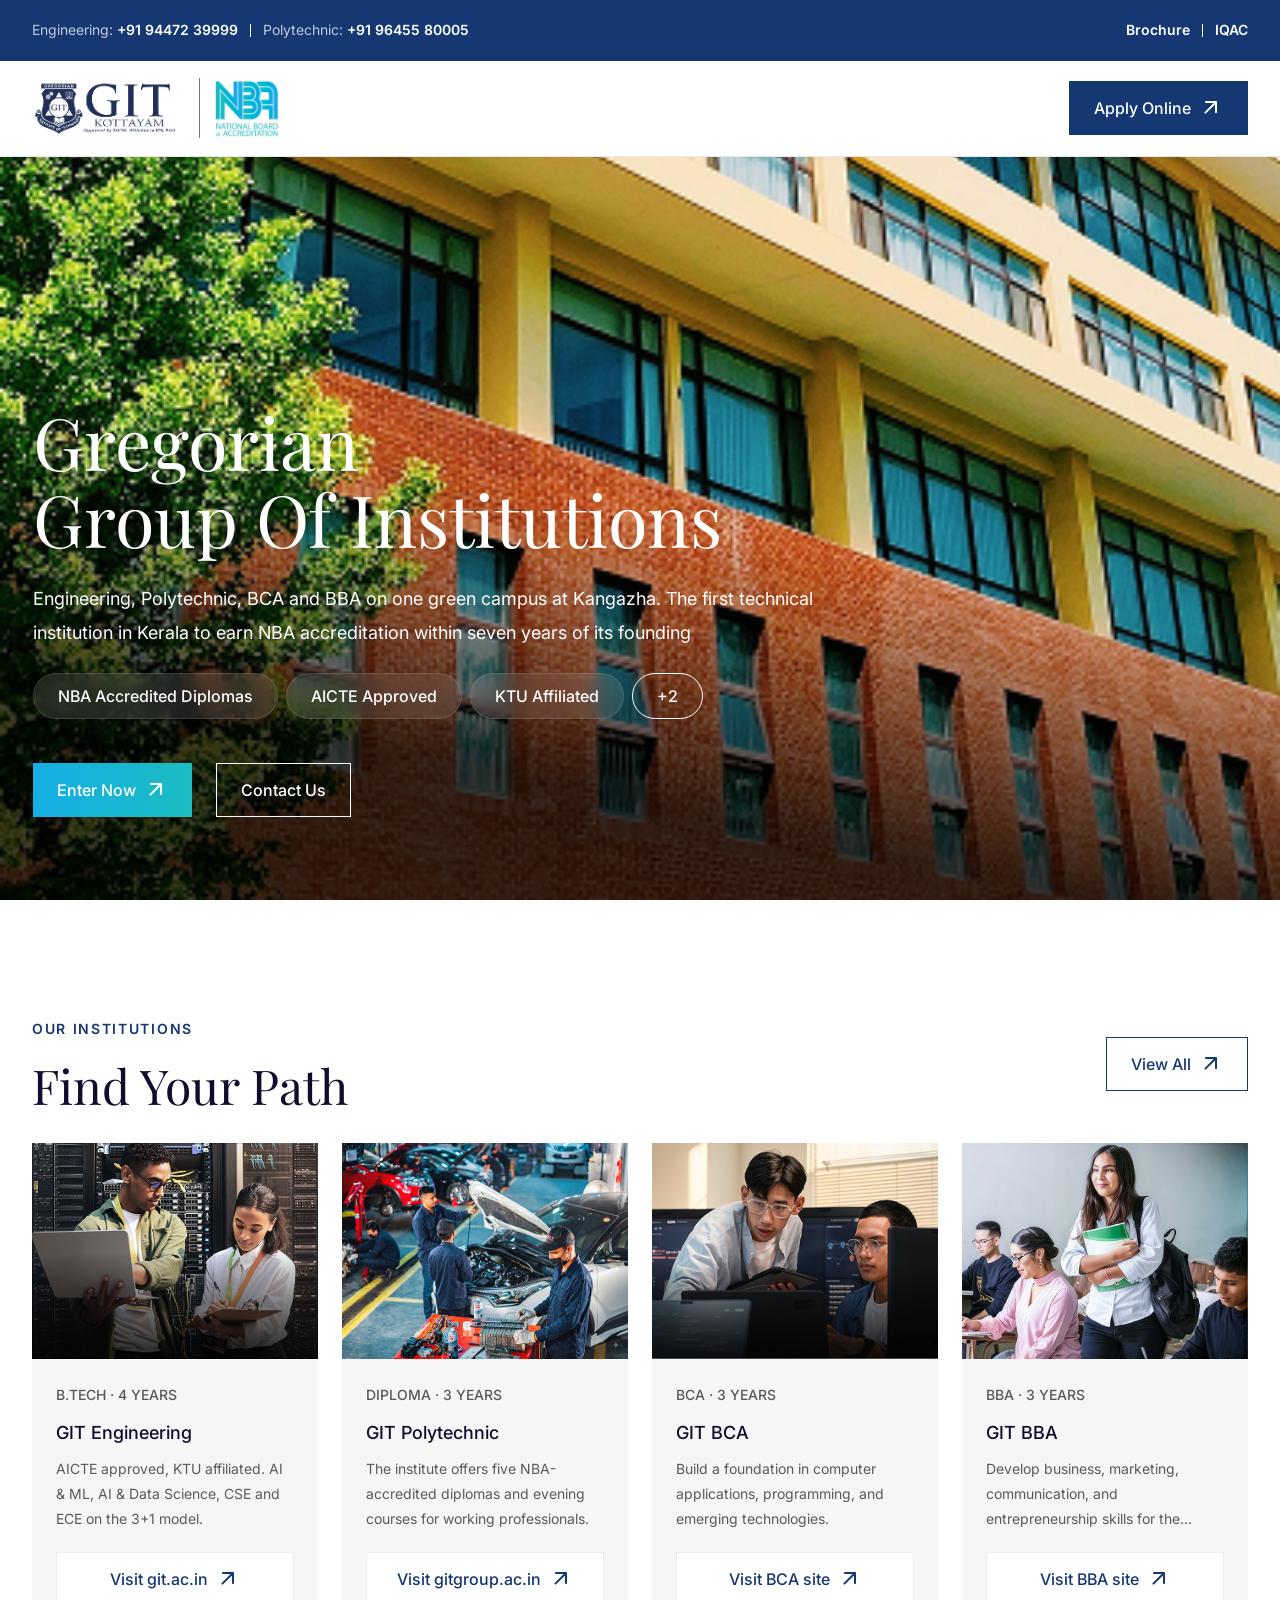
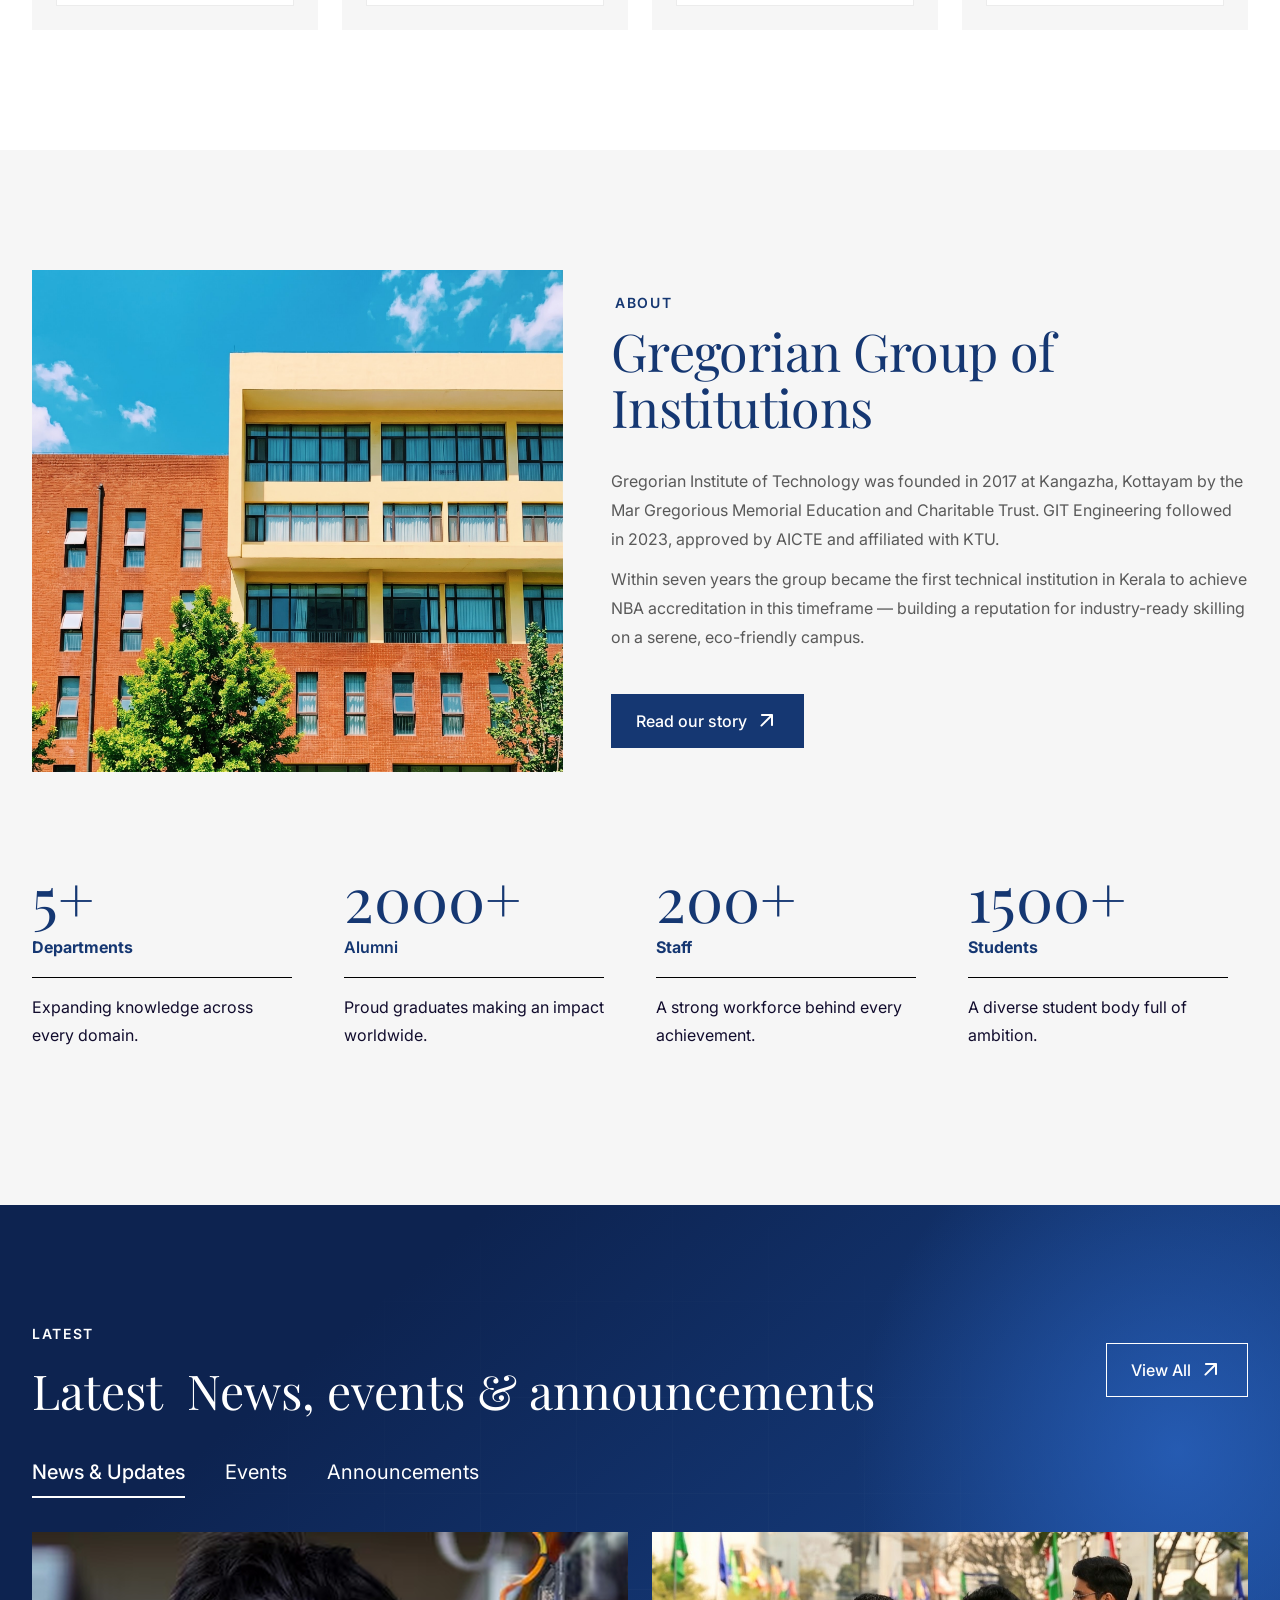
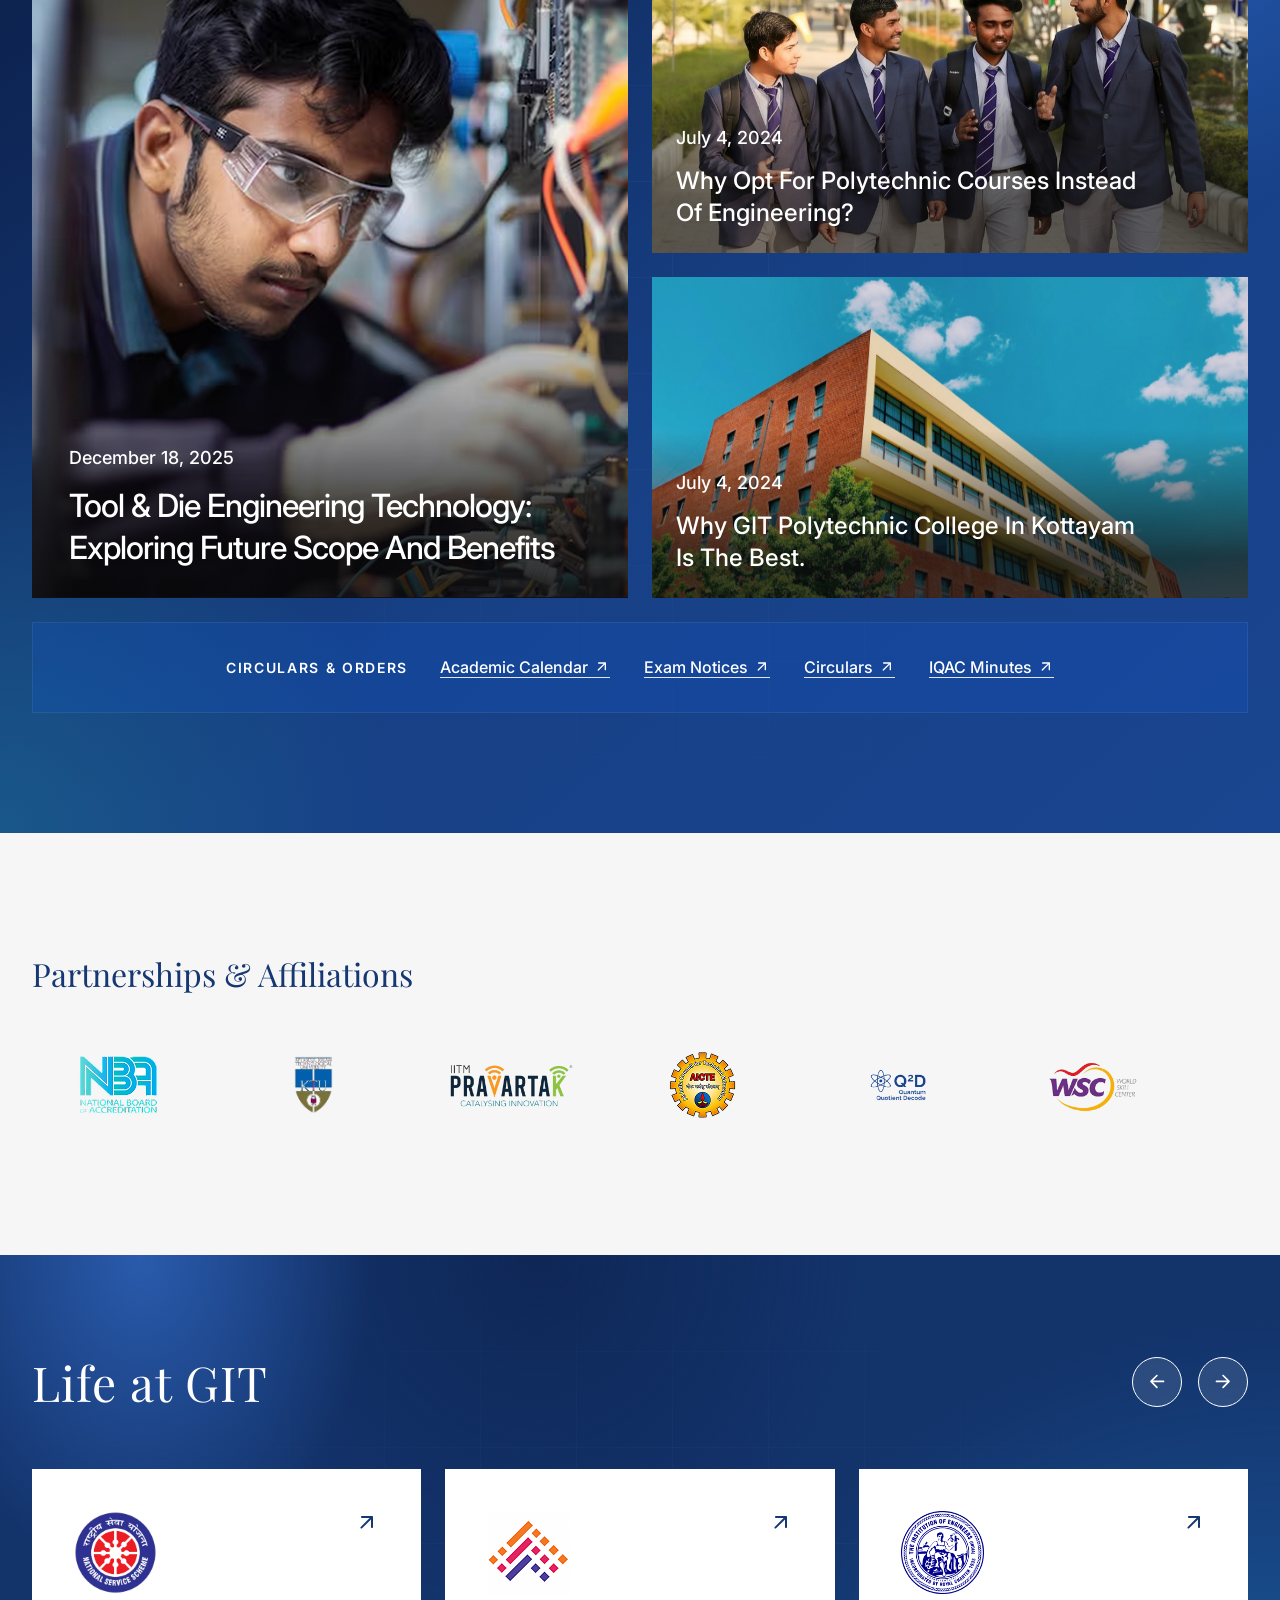
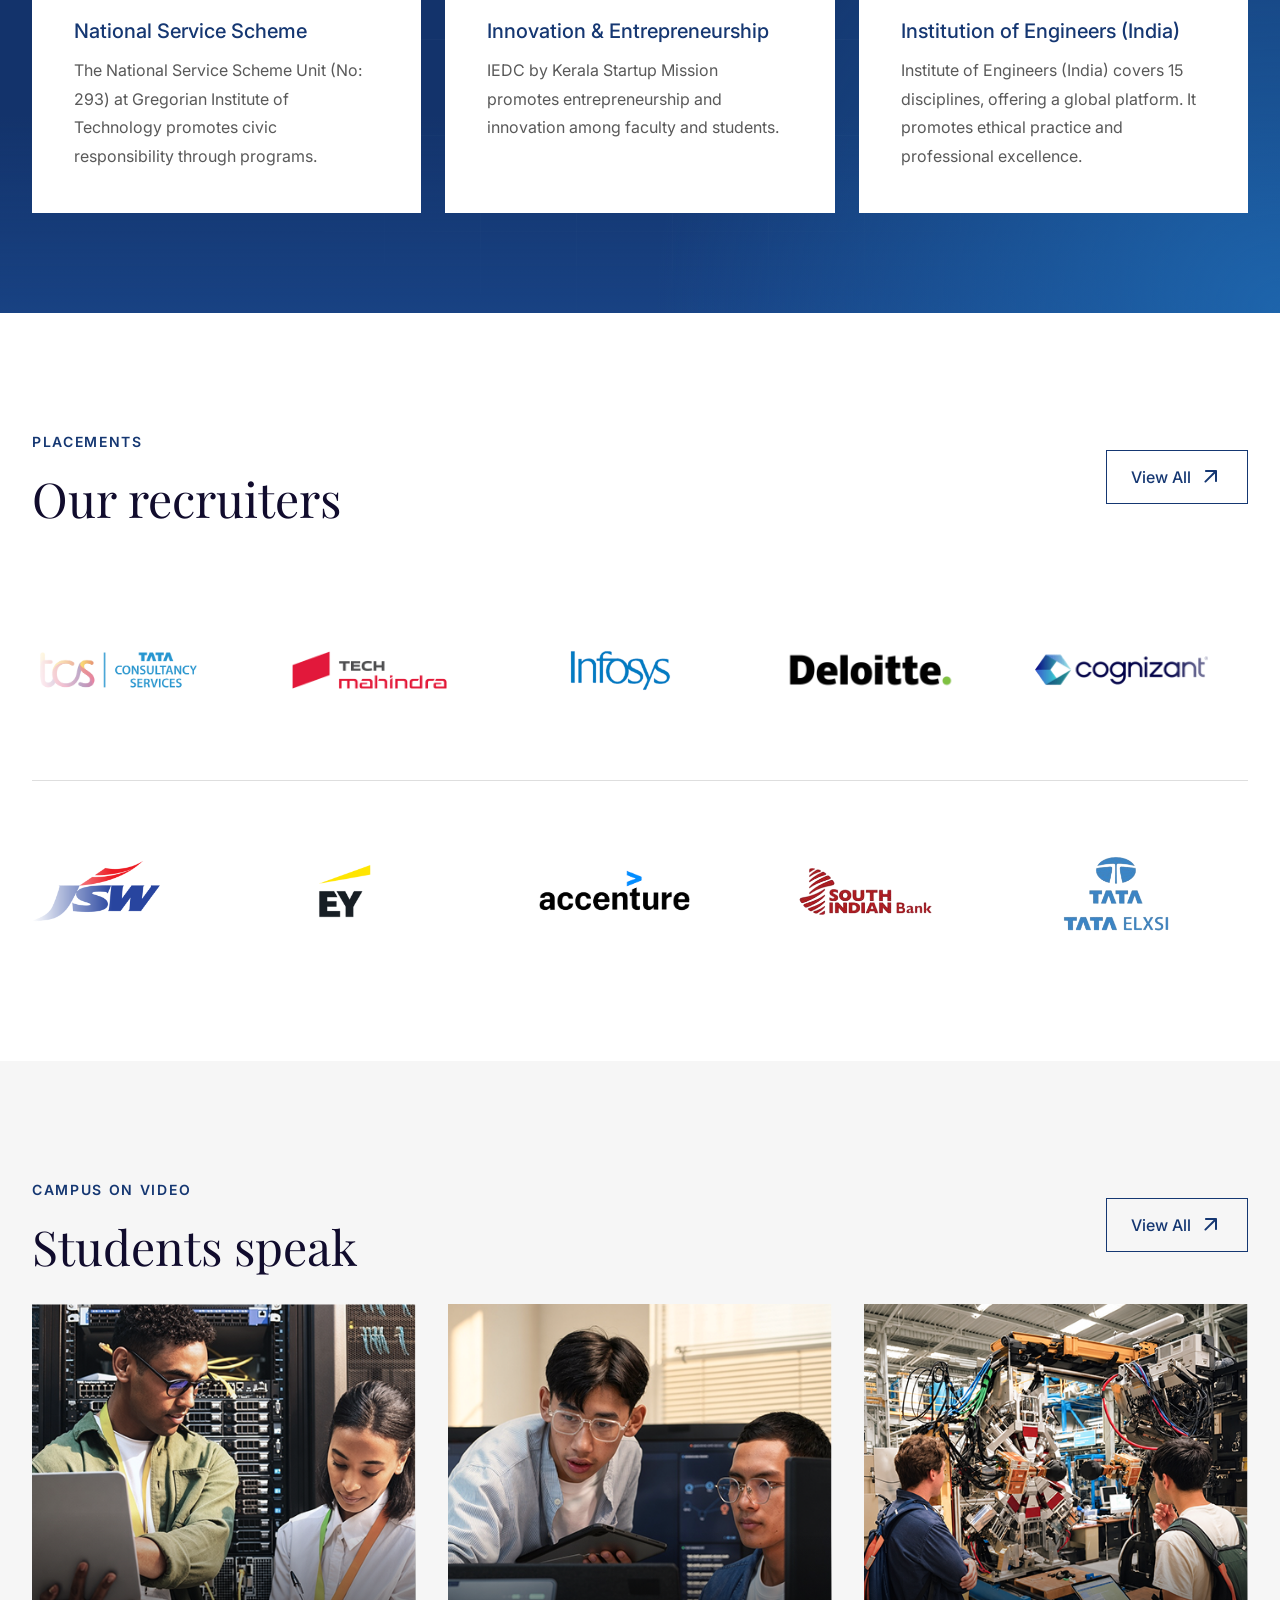
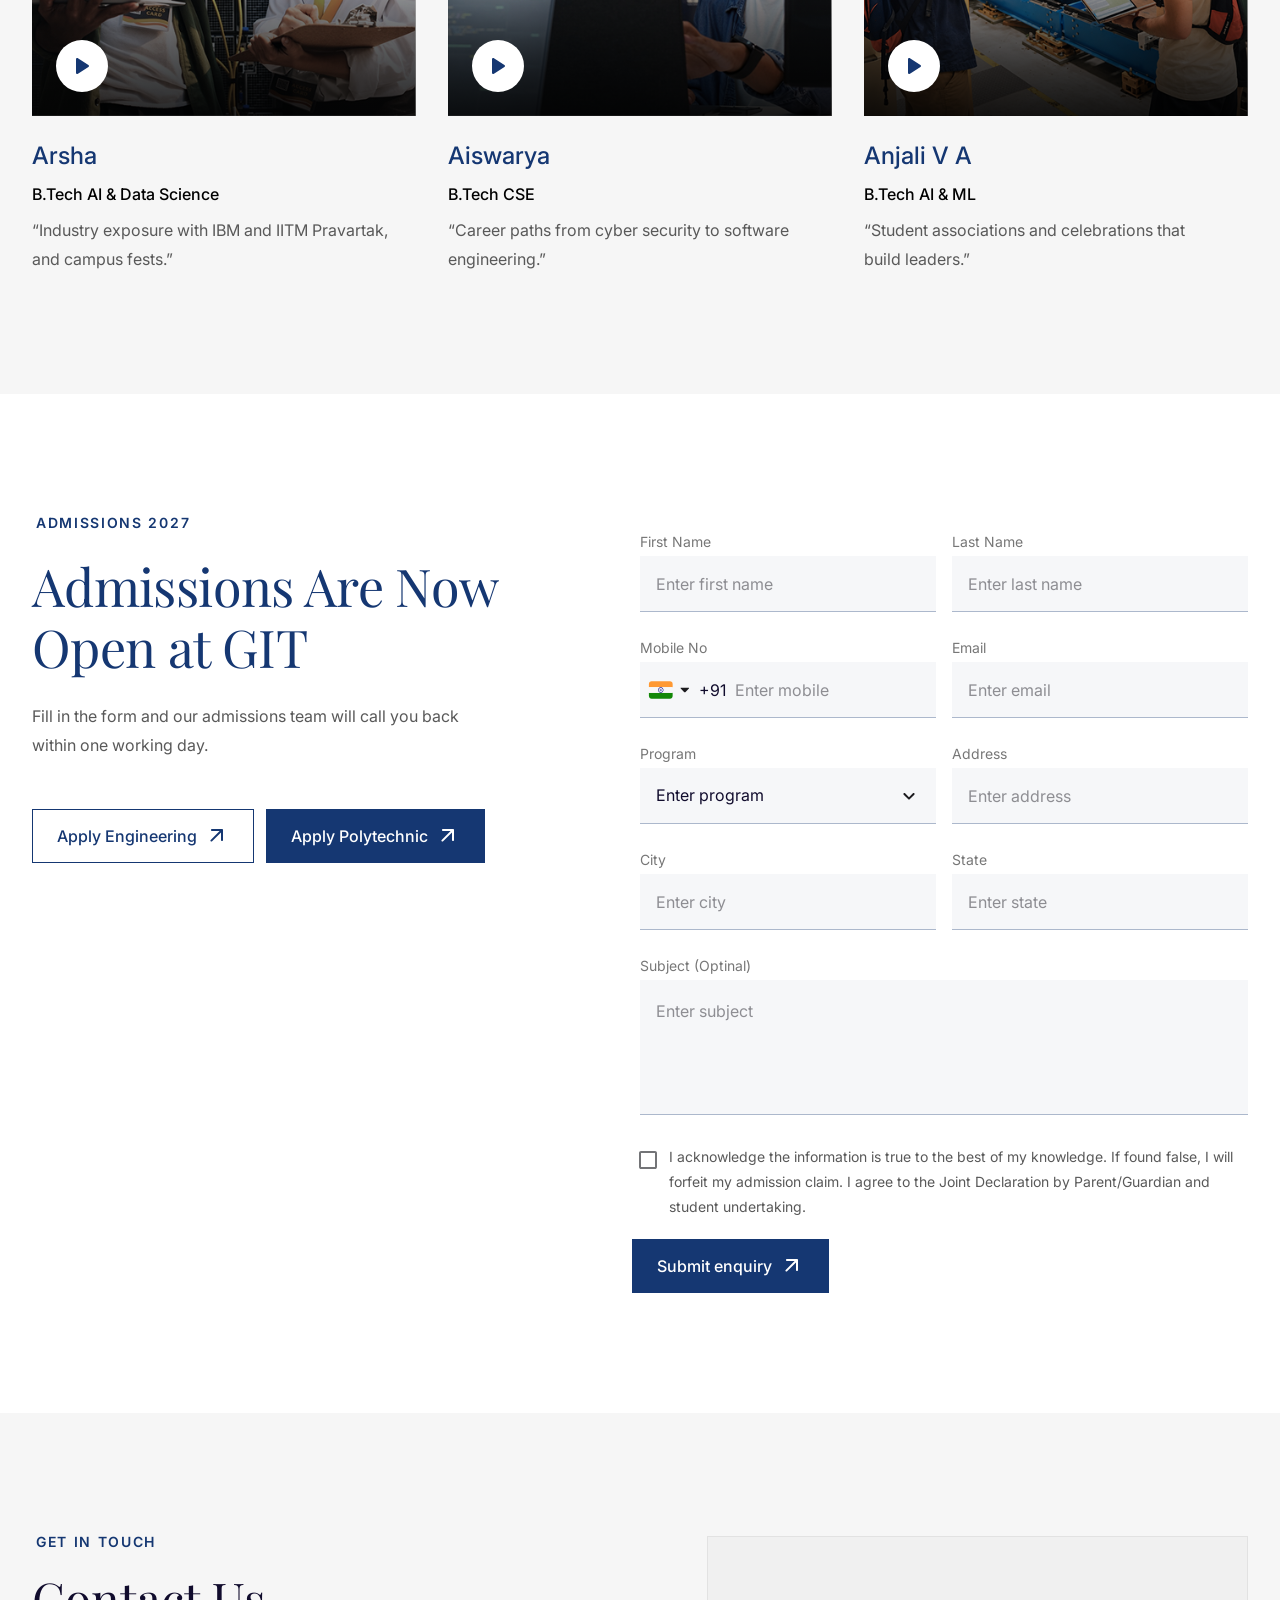
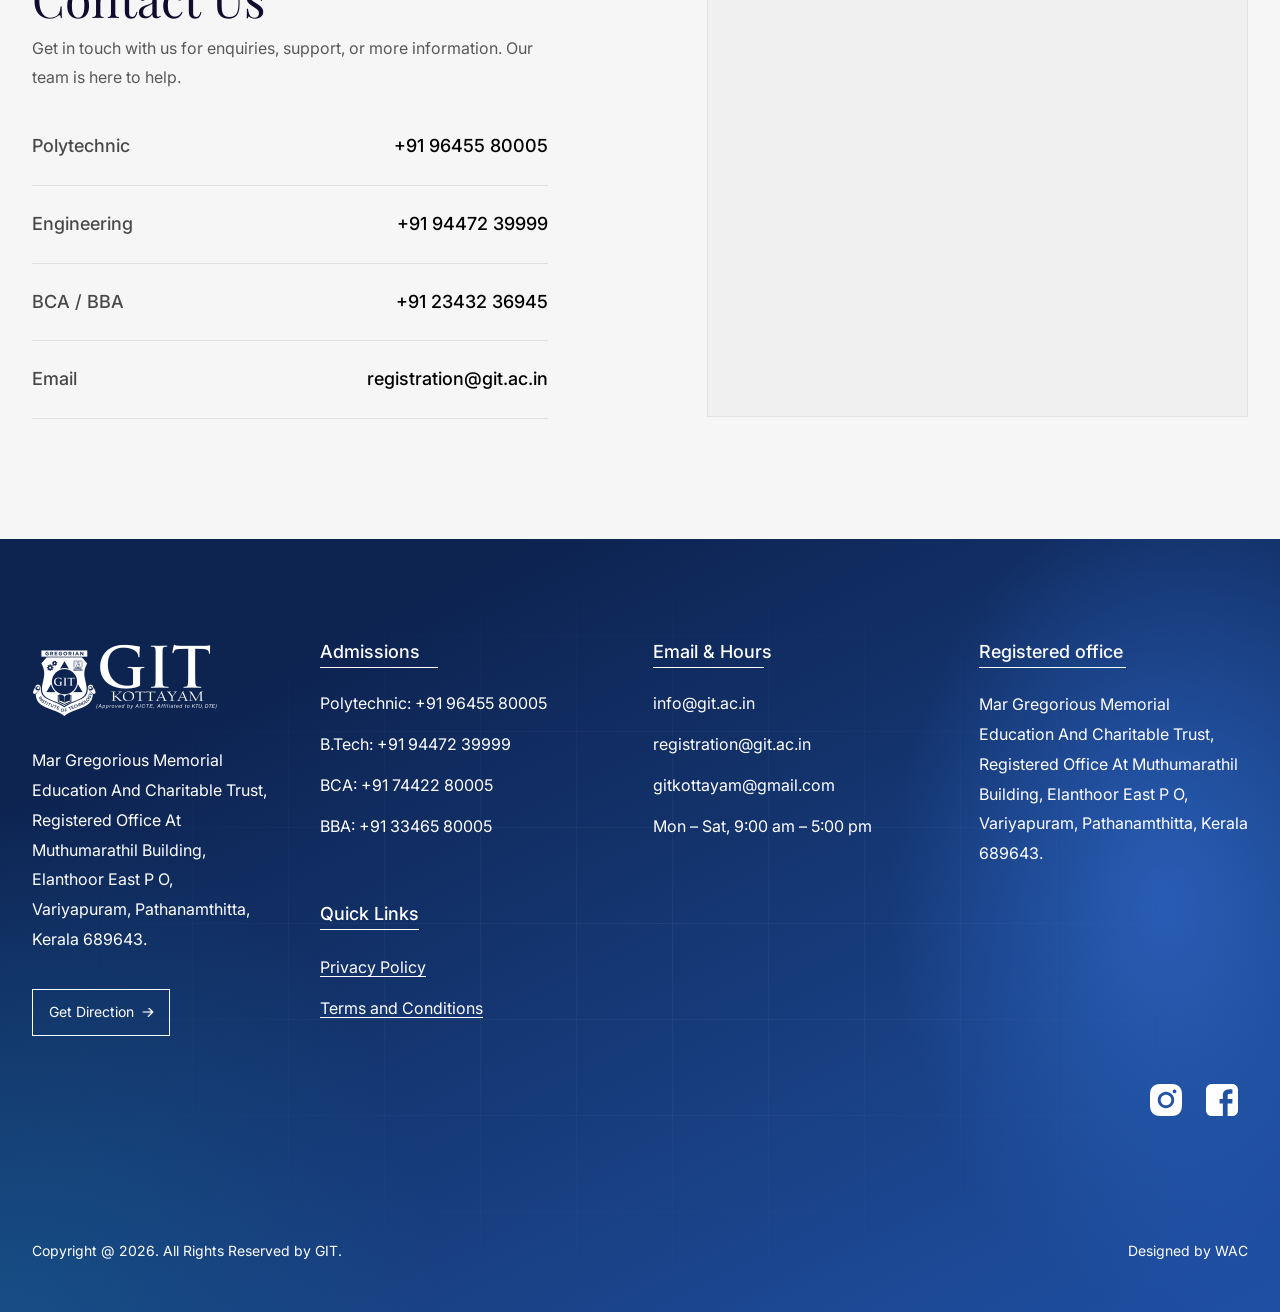
==== commit 9b0a4204: "feat: update links in utility bar and mobile menu, replace welcome video with new version, and add b" ====
--- a/home.html
+++ b/home.html
@@ -60,8 +60,8 @@
         </li>
       </ul>
       <ul class="utility-bar__list">
-        <li class="utility-bar__item"><a href="#" class="utility-bar__link">Brochure</a></li>
-        <li class="utility-bar__item"><a href="#" class="utility-bar__link">IQAC</a></li>
+        <li class="utility-bar__item"><a href="assets/images/Gregorian_Group_Bi_Fold_Brochure.pdf" class="utility-bar__link" target="_blank" rel="noopener" type="application/pdf">Brochure</a></li>
+        <li class="utility-bar__item"><a href="https://git.erp.etlab.app/admission/registration" class="utility-bar__link" target="_blank" rel="noopener">IQAC</a></li>
       </ul>
     </div>
   </div>
@@ -100,8 +100,8 @@
       </div>
       <div class="mobile-menu__body">
         <ul class="mobile-menu__links">
-          <li><a href="#" class="mobile-menu__link">Brochure</a></li>
-          <li><a href="https://www.google.com/" class="mobile-menu__link">IQAC</a></li>
+          <li><a href="assets/images/Gregorian_Group_Bi_Fold_Brochure.pdf" class="mobile-menu__link" target="_blank" rel="noopener" type="application/pdf">Brochure</a></li>
+          <li><a href="https://git.erp.etlab.app/admission/registration" class="mobile-menu__link" target="_blank" rel="noopener">IQAC</a></li>
           <li><a href="#" class="mobile-menu__link">Privacy Policy</a></li>
           <li><a href="#" class="mobile-menu__link">Terms and Conditions</a></li>
         </ul>
@@ -132,7 +132,7 @@
              has loaded and fades it in once it plays; until then (or if it fails, or with reduced
              motion / data saver) the photo shows. Optional: add data-src-mobile="…" for a
              portrait clip on phones (≤576px). -->
-        <video class="hero-section__video" data-hero-video data-src="assets/videos/hero.mp4" muted loop playsinline preload="none" disablepictureinpicture></video>
+        <!-- <video class="hero-section__video" data-hero-video data-src="assets/videos/hero.mp4" muted loop playsinline preload="none" disablepictureinpicture></video> -->
       </div>
       <div class="container hero-section__container">
         <div class="hero-section__content">
--- a/css/style.css
+++ b/css/style.css
@@ -693,27 +693,31 @@
   height: 12px;
   margin: -6px 0 0 -6px;
   border-radius: 50%;
+  /* Plain dot: solid white with a brand-blue outline, so it reads on light and
+     dark backgrounds without blending (a blend would tint the blue outline) */
   background: var(--color-white);
-  mix-blend-mode: difference;
+  border: 1.5px solid var(--color-primary);
   transition: width 0.35s var(--ease-out-expo), height 0.35s var(--ease-out-expo), margin 0.35s var(--ease-out-expo), background 0.25s, border 0.25s, opacity 0.2s;
 }
 
+/* Ring over links/buttons: white outline, inverted against what's under it so it
+   stays visible on white as well as on dark/photo areas */
 .custom-cursor.is-link .custom-cursor__dot {
   width: 46px;
   height: 46px;
   margin: -23px 0 0 -23px;
   background: transparent;
   border: 1.5px solid var(--color-white);
-}
-
-/* mix-blend-mode on the dot stops the blob's backdrop-filter from blurring the
-   page (Chrome), so the blend is dropped while the blob is showing */
+  mix-blend-mode: difference;
+}
+
+/* No blend while the blob shows: mix-blend-mode on the dot would stop the blob's
+   backdrop-filter from blurring the page (Chrome) */
 .custom-cursor.is-blob .custom-cursor__dot {
   width: 4px;
   height: 4px;
   margin: -2px 0 0 -2px;
   opacity: 0;
-  mix-blend-mode: normal;
 }
 
 .custom-cursor__blob {
@@ -903,8 +907,9 @@
   object-position: 50% 50%;
 }
 
-/* Optional background video over the photo, under the gradient (::after); invisible
-   until it is actually playing (.is-playing, js/main.js), then fades in */
+/* Background video under the gradient (::after). Visible from the start: its poster
+   (campus banner) shows until playback begins and stays if the video can't play.
+   object-fit covers both the poster and the video frames. */
 .welcome-screen__video {
   position: absolute;
   inset: 0;
@@ -912,18 +917,6 @@
   height: 100%;
   object-fit: cover;
   object-position: 50% 50%;
-  opacity: 0;
-  transition: opacity 0.8s ease;
-}
-
-.welcome-screen__video.is-playing {
-  opacity: 1;
-}
-
-@media (prefers-reduced-motion: reduce) {
-  .welcome-screen__video {
-    transition: none;
-  }
 }
 
 /* Figma "Overlay (static gradient)" 824:1429 */
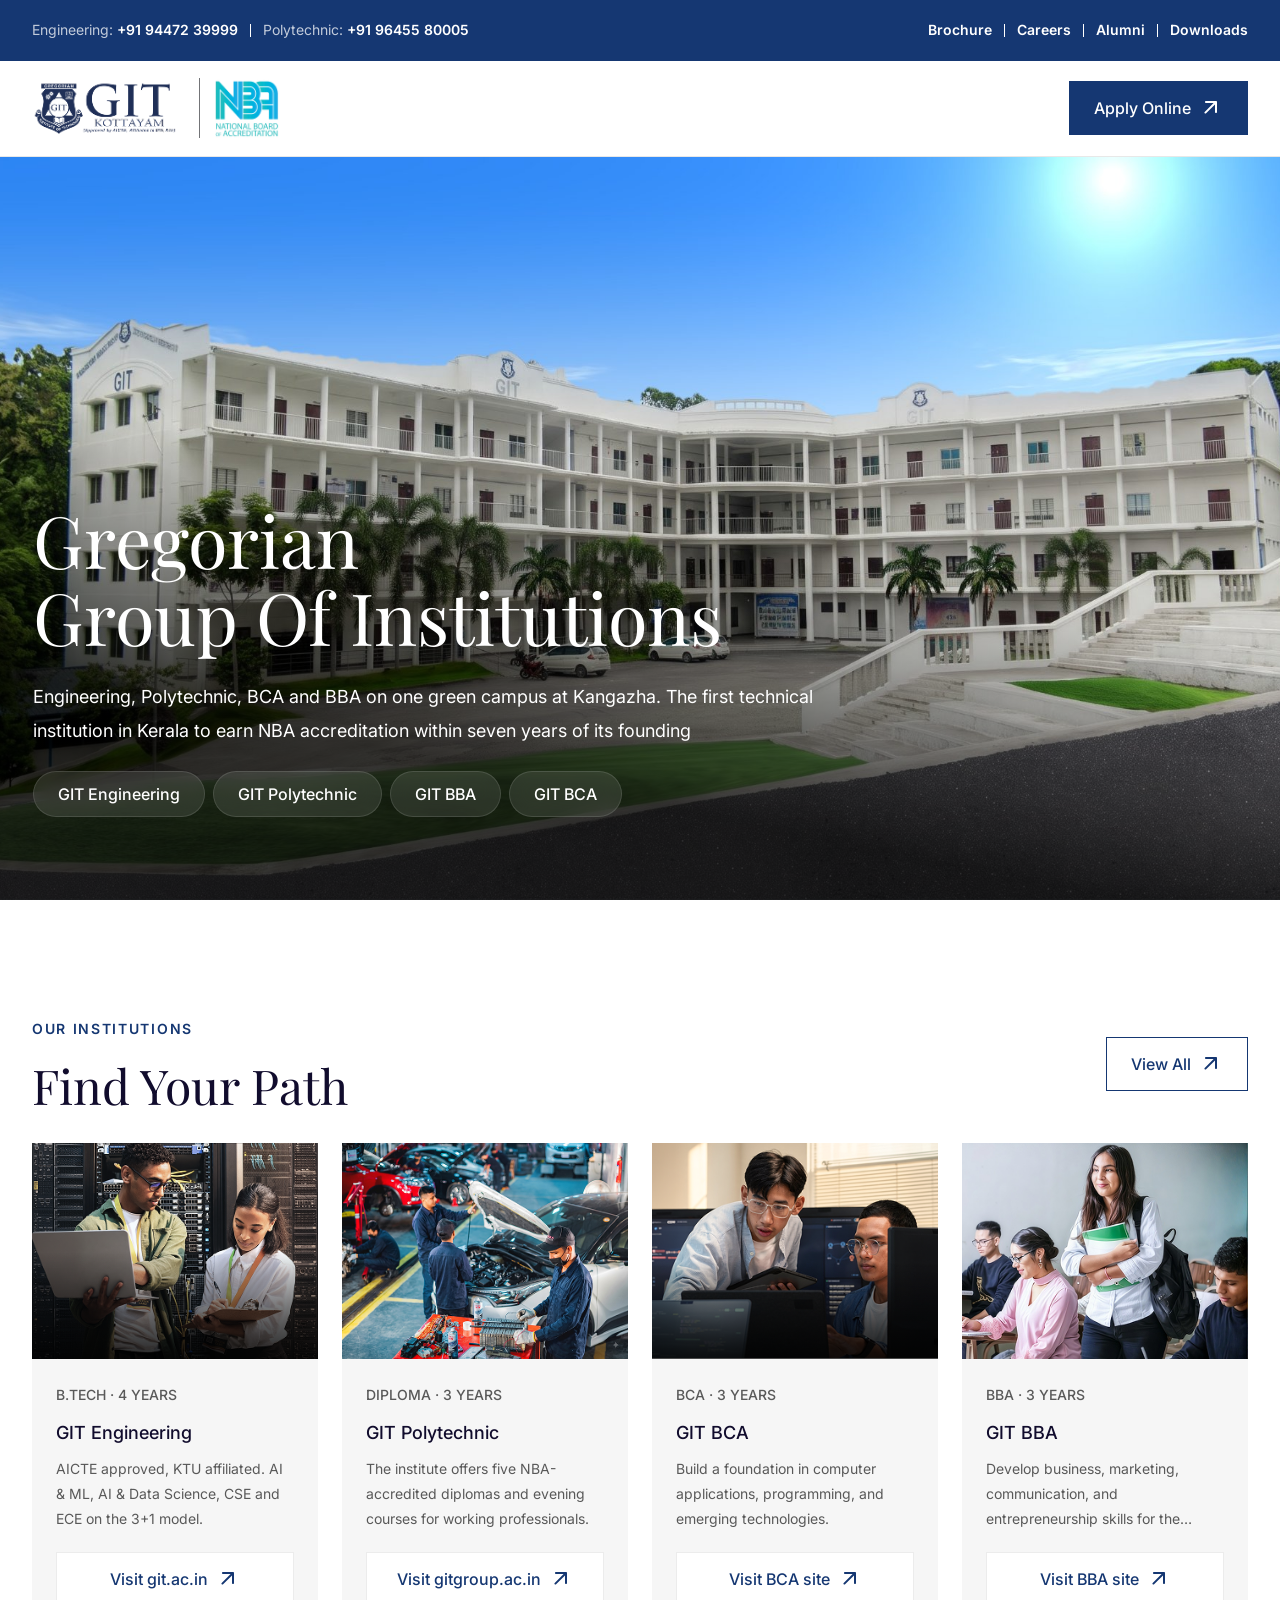
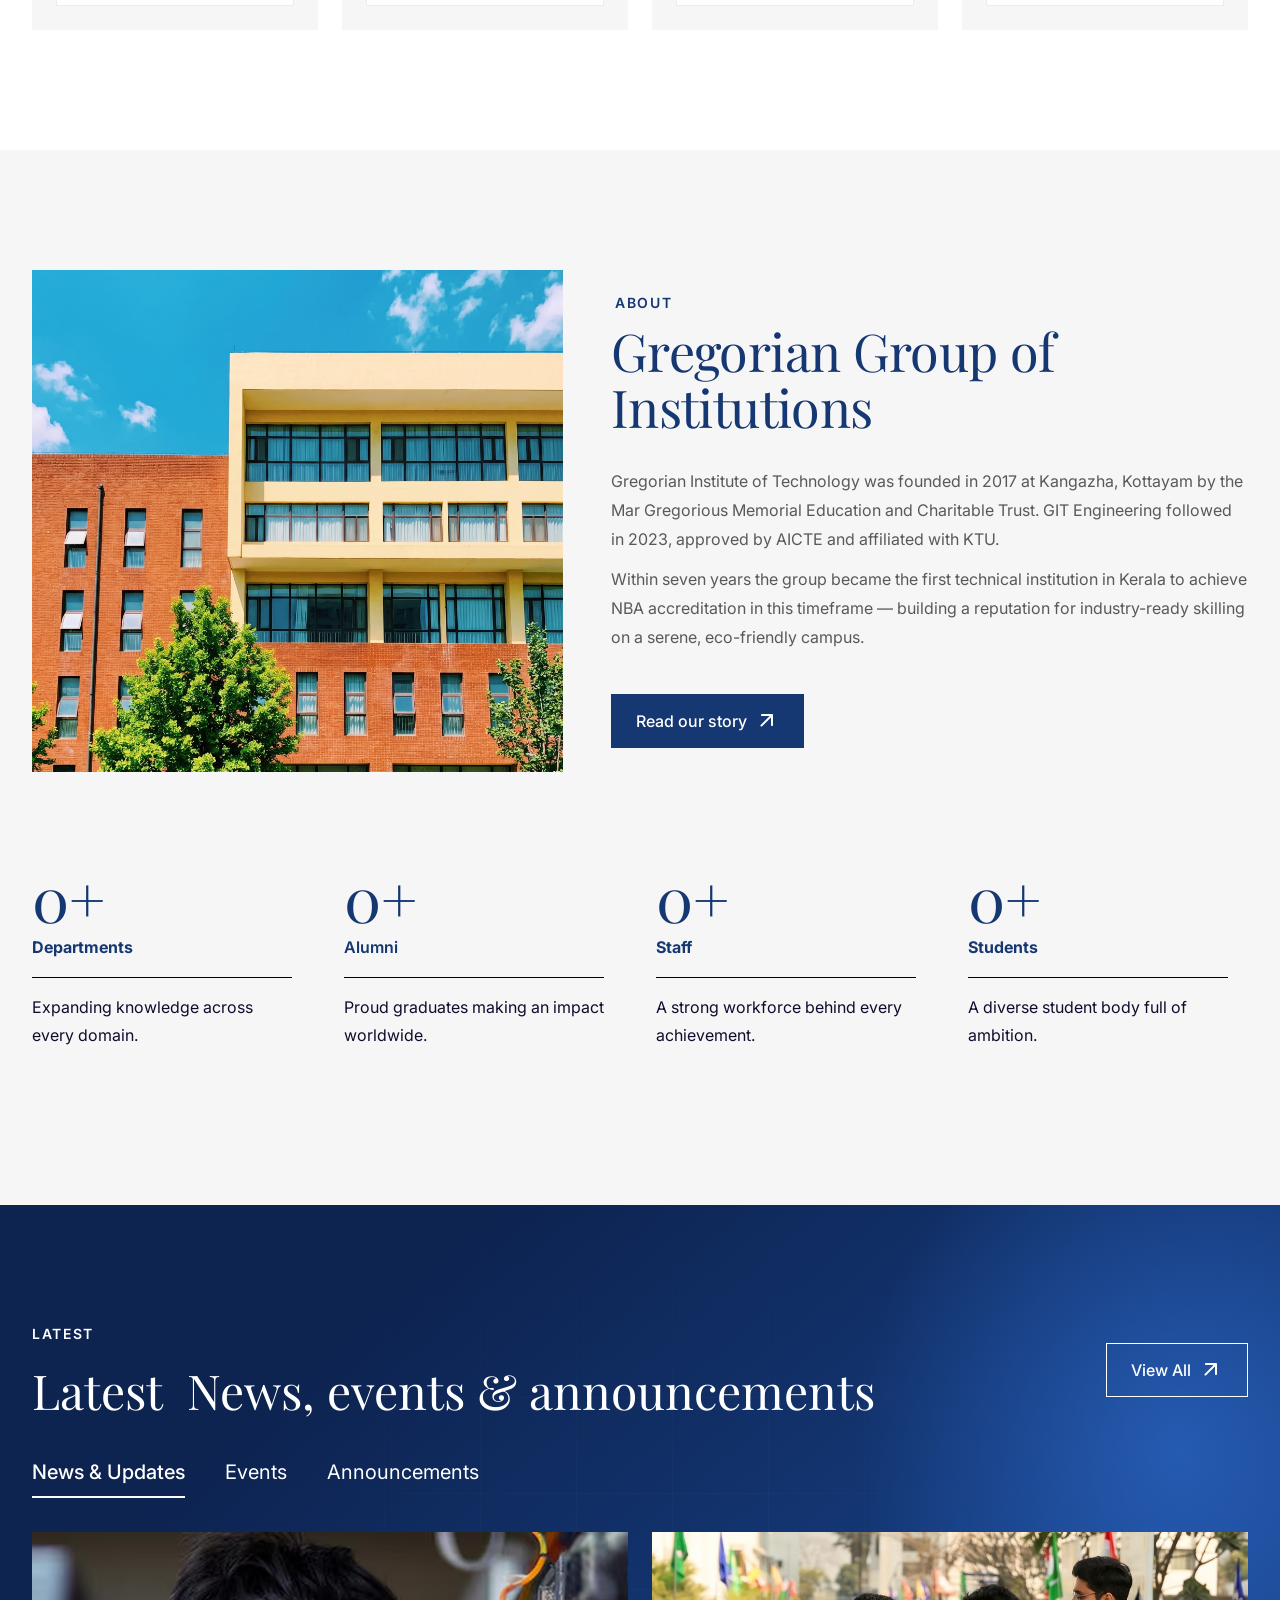
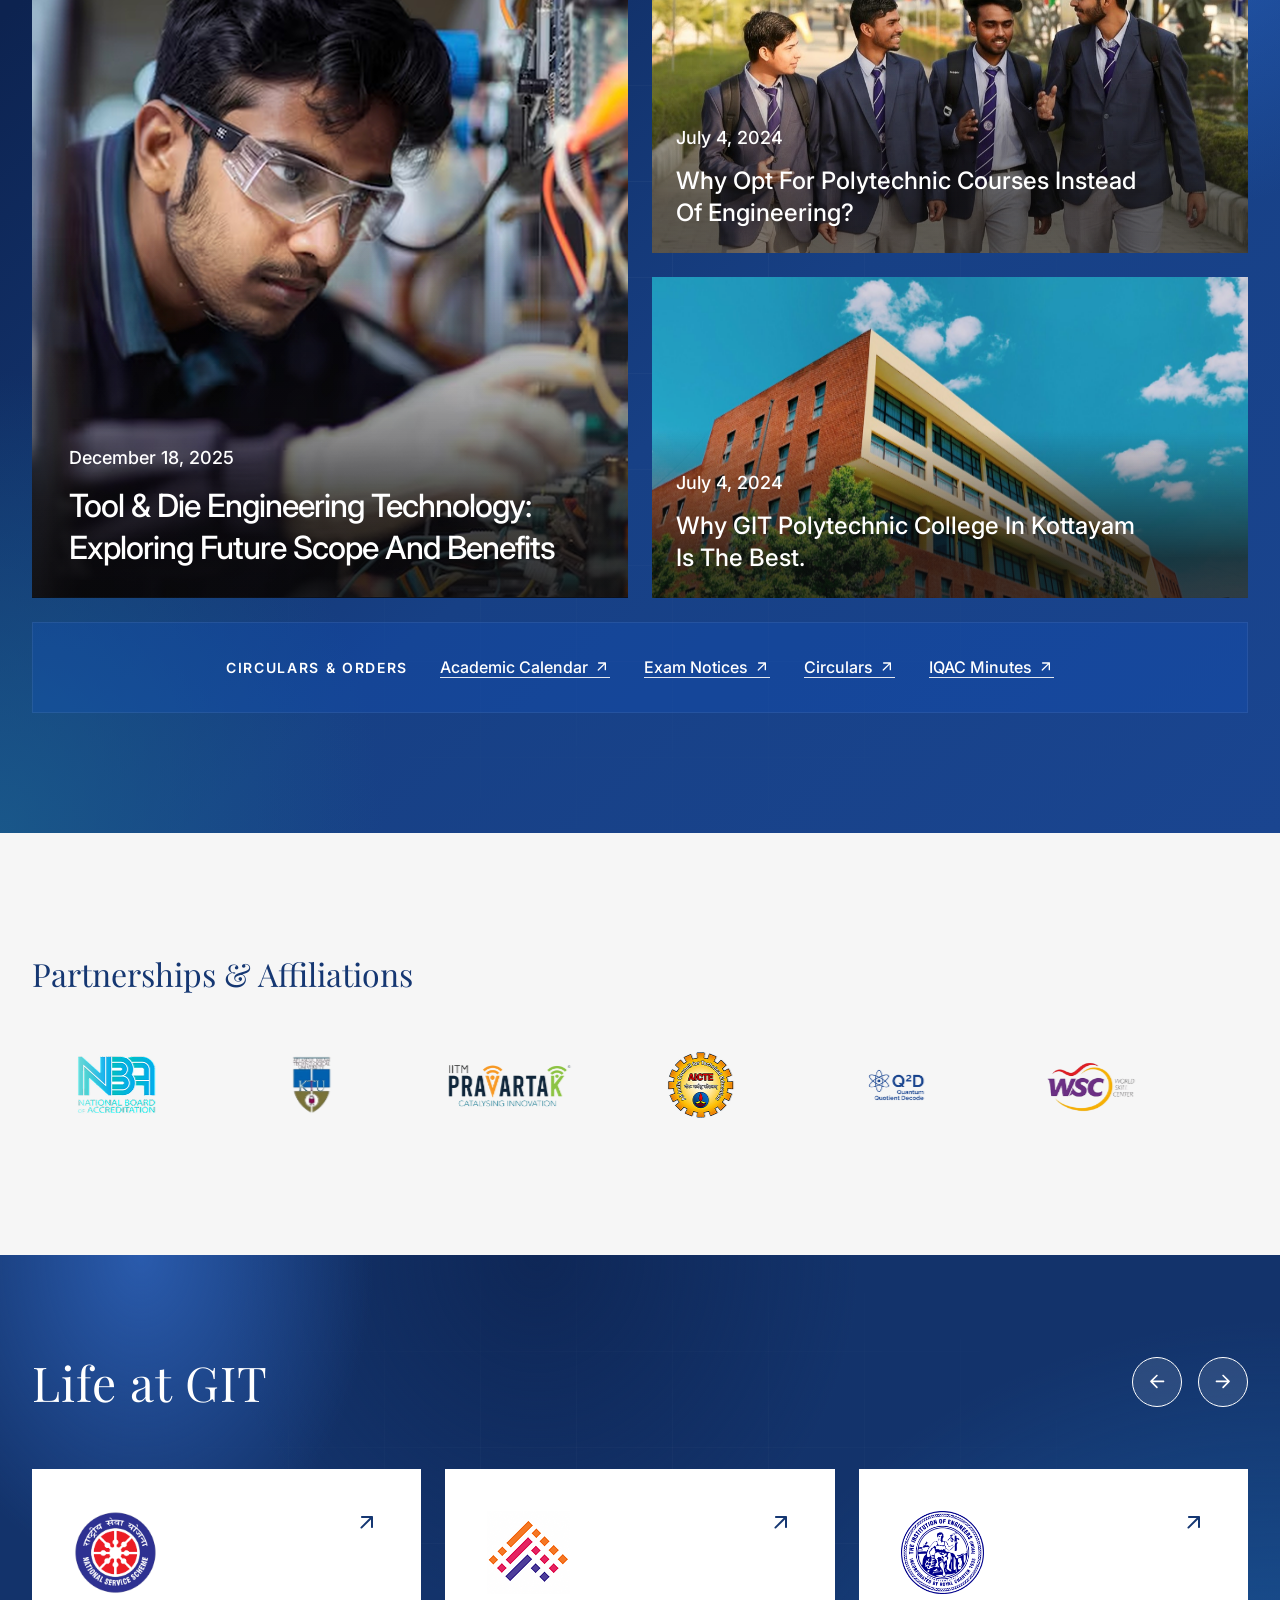
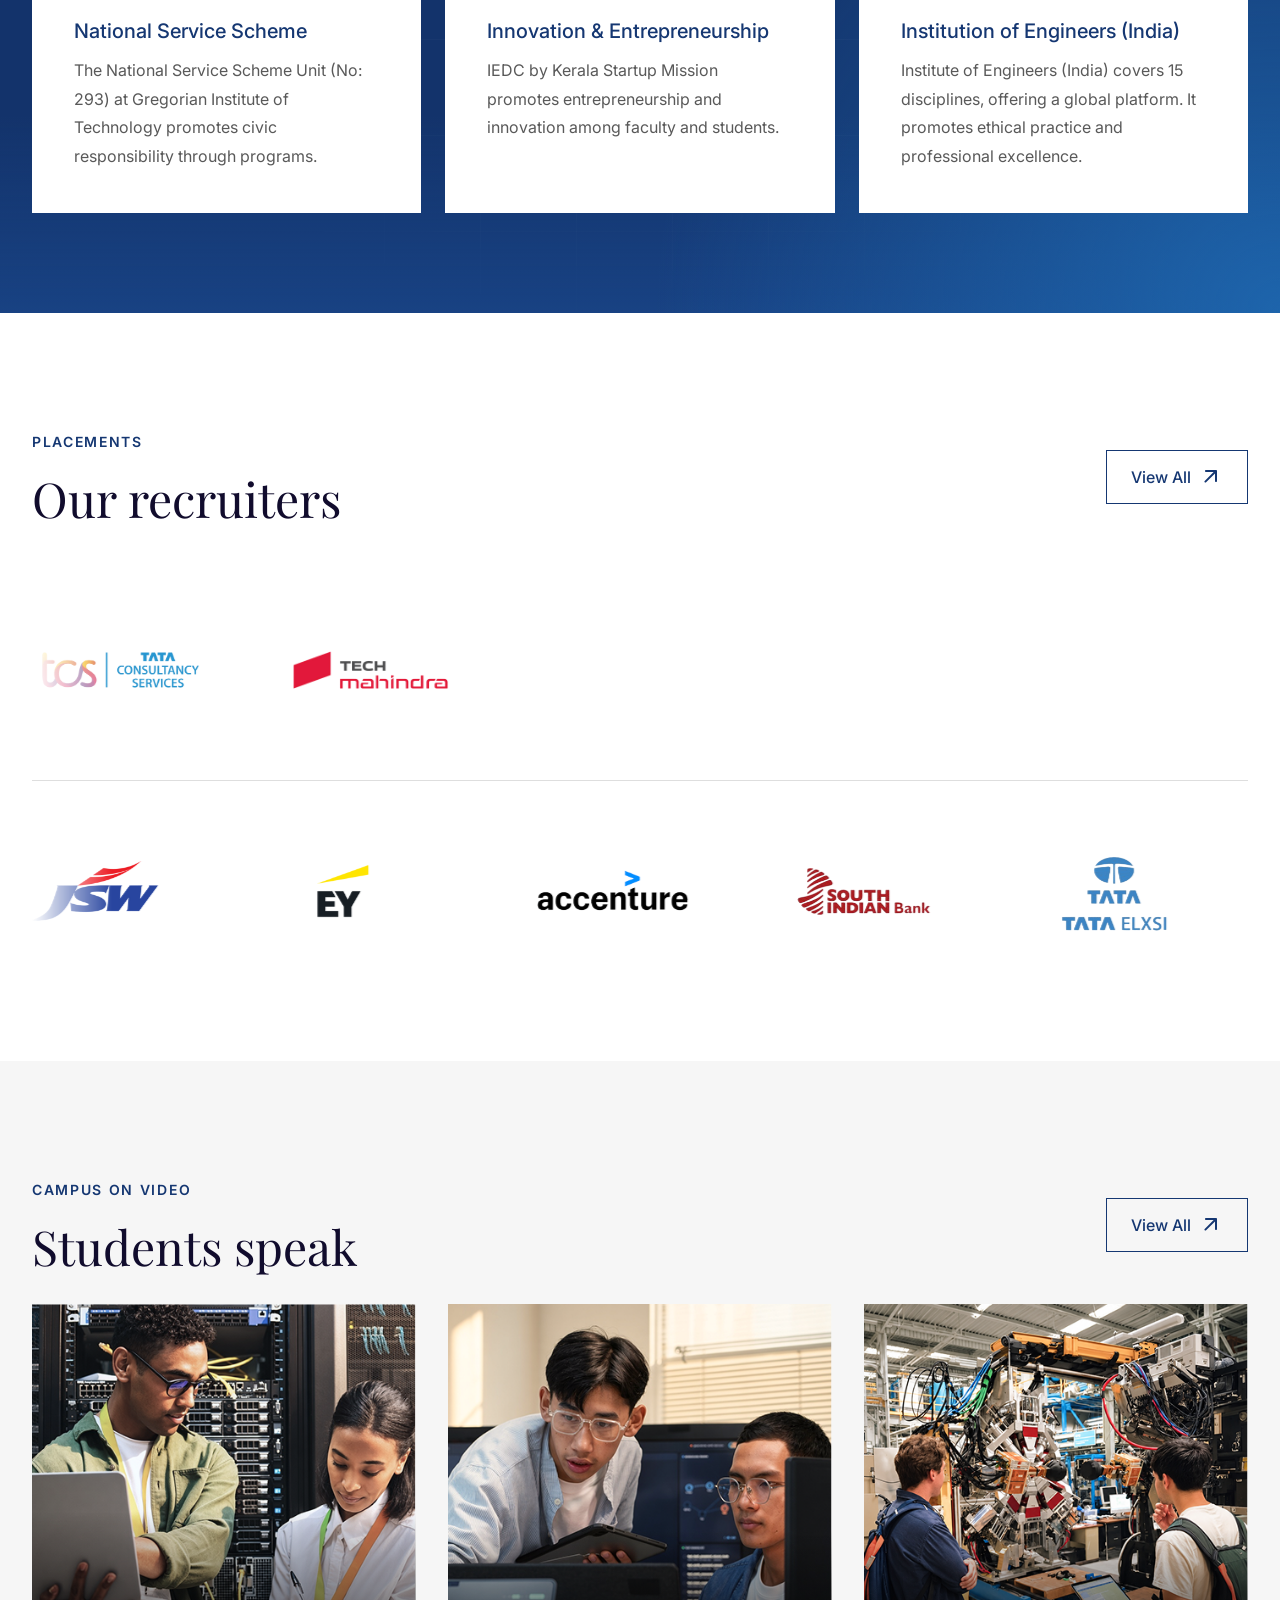
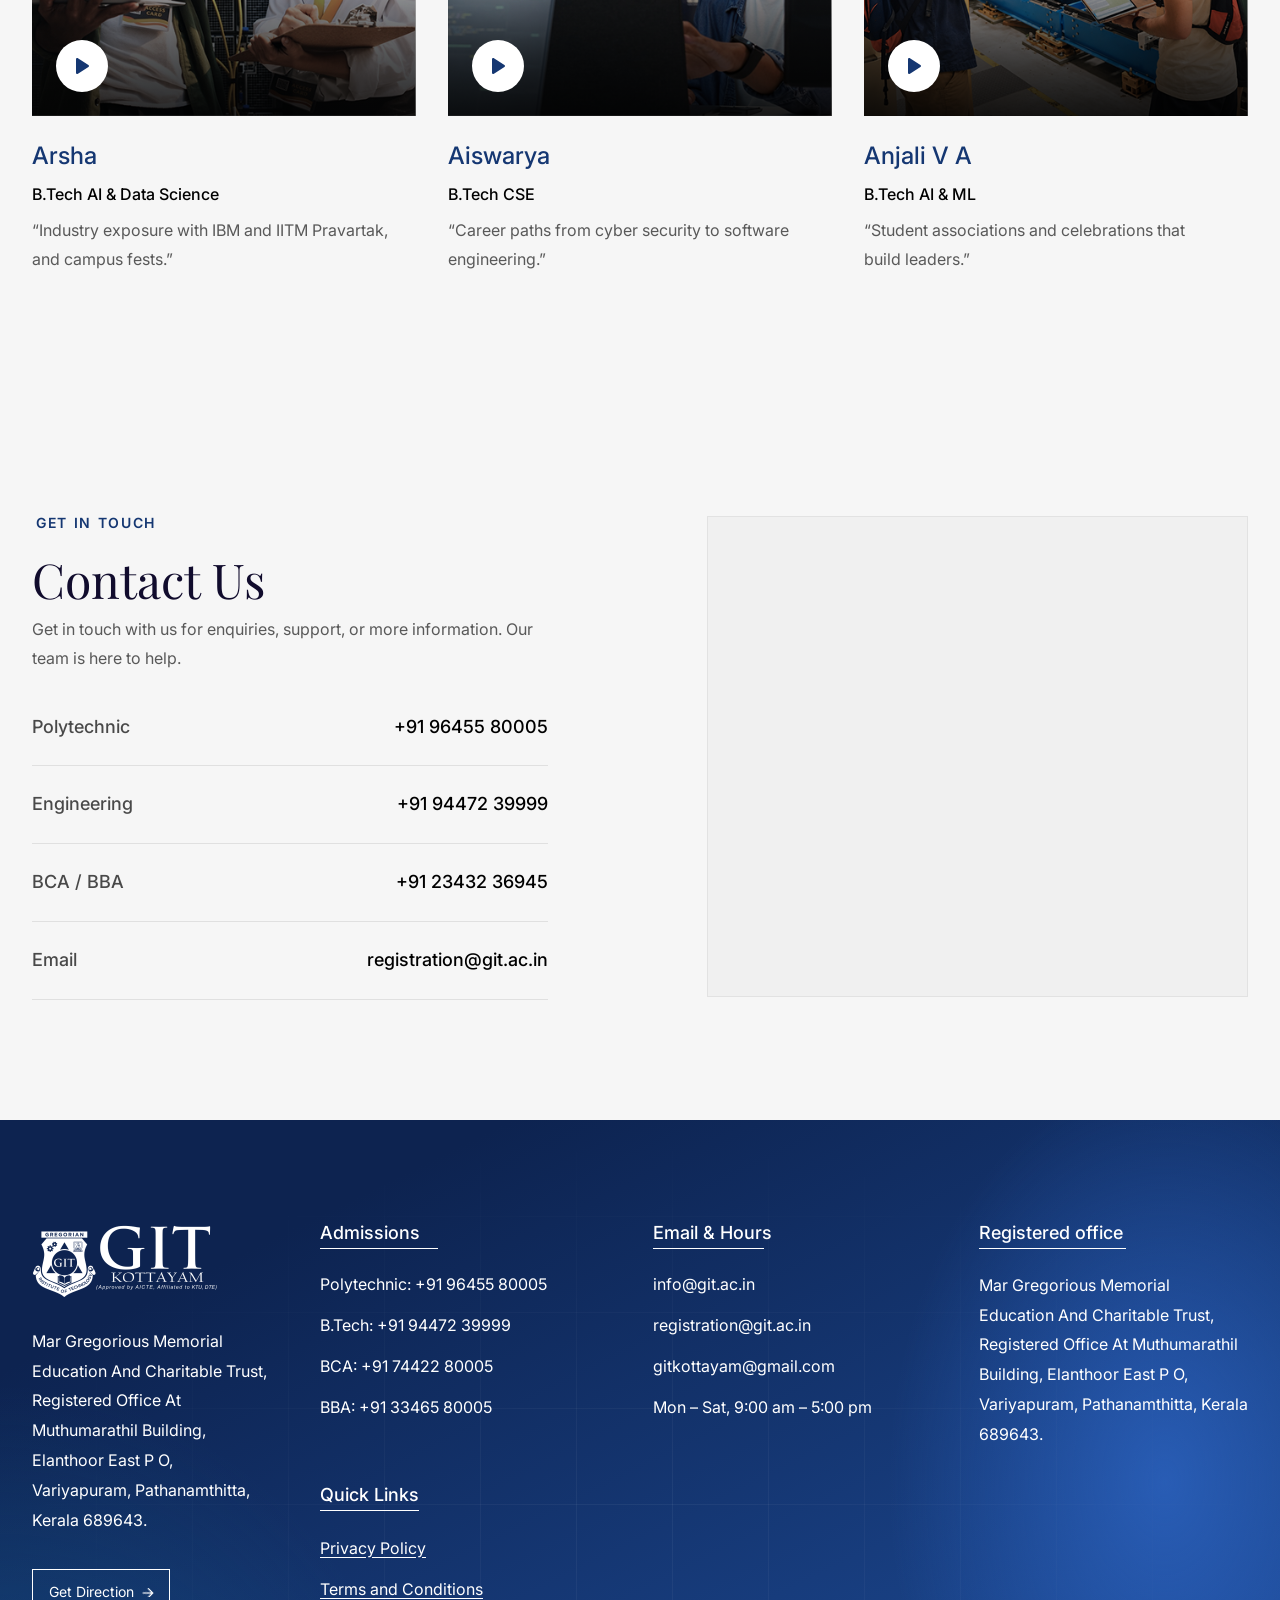
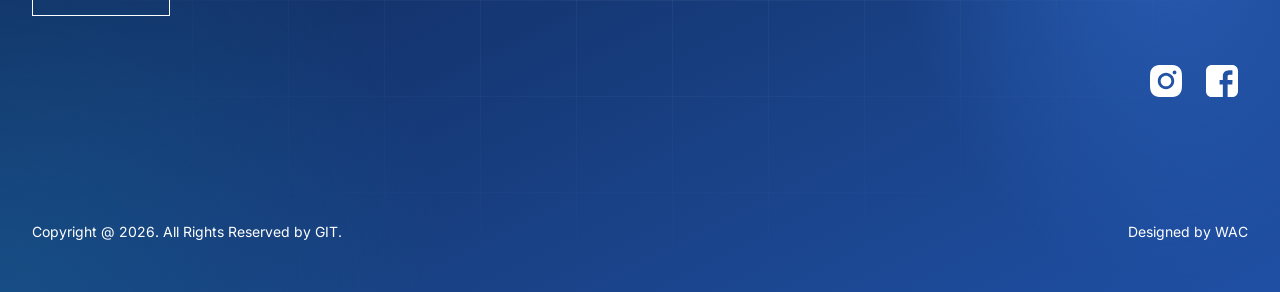
==== commit 68d8cf97: "feat: enhance button hover animations and update mobile marquee behavior" ====
--- a/home.html
+++ b/home.html
@@ -61,7 +61,10 @@
       </ul>
       <ul class="utility-bar__list">
         <li class="utility-bar__item"><a href="assets/images/Gregorian_Group_Bi_Fold_Brochure.pdf" class="utility-bar__link" target="_blank" rel="noopener" type="application/pdf">Brochure</a></li>
-        <li class="utility-bar__item"><a href="https://git.erp.etlab.app/admission/registration" class="utility-bar__link" target="_blank" rel="noopener">IQAC</a></li>
+        <!-- Dummy links: replace the text and href when the pages are ready -->
+        <li class="utility-bar__item"><a href="#" class="utility-bar__link">Careers</a></li>
+        <li class="utility-bar__item"><a href="#" class="utility-bar__link">Alumni</a></li>
+        <li class="utility-bar__item"><a href="#" class="utility-bar__link">Downloads</a></li>
       </ul>
     </div>
   </div>
@@ -78,7 +81,7 @@
             <img src="assets/images/logo-nba.png" alt="National Board of Accreditation logo" class="site-header__nba" width="69" height="64">
           </span>
         </a>
-        <a href="#admissions" class="button button--primary site-header__button">
+        <a href="https://git.erp.etlab.app/admission/registration" class="button button--primary site-header__button" target="_blank" rel="noopener">
           Apply Online
           <span class="icon icon--arrow-outward" aria-hidden="true"></span>
         </a>
@@ -101,7 +104,10 @@
       <div class="mobile-menu__body">
         <ul class="mobile-menu__links">
           <li><a href="assets/images/Gregorian_Group_Bi_Fold_Brochure.pdf" class="mobile-menu__link" target="_blank" rel="noopener" type="application/pdf">Brochure</a></li>
-          <li><a href="https://git.erp.etlab.app/admission/registration" class="mobile-menu__link" target="_blank" rel="noopener">IQAC</a></li>
+          <!-- Dummy links (same as the top bar): replace the text and href when the pages are ready -->
+          <li><a href="#" class="mobile-menu__link">Careers</a></li>
+          <li><a href="#" class="mobile-menu__link">Alumni</a></li>
+          <li><a href="#" class="mobile-menu__link">Downloads</a></li>
           <li><a href="#" class="mobile-menu__link">Privacy Policy</a></li>
           <li><a href="#" class="mobile-menu__link">Terms and Conditions</a></li>
         </ul>
@@ -110,7 +116,7 @@
           <li><a href="mailto:registration@git.ac.in" class="mobile-menu__contact-link">registration@git.ac.in</a></li>
           <li>Mon – Sat, 9:00 am – 5:00 pm</li>
         </ul>
-        <a href="#admissions" class="button button--primary mobile-menu__button">
+        <a href="https://git.erp.etlab.app/admission/registration" class="button button--primary mobile-menu__button" target="_blank" rel="noopener">
           Apply Online
           <span class="icon icon--arrow-outward" aria-hidden="true"></span>
         </a>
@@ -141,19 +147,19 @@
             Engineering, Polytechnic, BCA and BBA on one green campus at Kangazha. The first technical institution in Kerala to earn NBA accreditation within seven years of its founding<span class="u-mobile-only">.</span>
           </p>
           <ul class="hero-section__chips">
-            <li class="chip hero-section__chip">NBA Accredited Diplomas</li>
-            <li class="chip hero-section__chip">AICTE Approved</li>
-            <li class="chip hero-section__chip">KTU Affiliated</li>
-            <li class="chip hero-section__chip hero-section__chip--more">+2</li>
+            <li class="chip hero-section__chip">GIT Engineering</li>
+            <li class="chip hero-section__chip">GIT Polytechnic</li>
+            <li class="chip hero-section__chip">GIT BBA</li>
+            <li class="chip hero-section__chip">GIT BCA</li>
           </ul>
         </div>
-        <div class="hero-section__actions">
+        <!-- <div class="hero-section__actions">
           <a href="#institutions" class="button button--gradient">
             Enter Now
             <span class="icon icon--arrow-outward" aria-hidden="true"></span>
           </a>
           <a href="#contact" class="button button--outline-light">Contact Us</a>
-        </div>
+        </div> -->
       </div>
       <!-- Pause/play for the background video (WCAG 2.2.2); shown by js/main.js once the video plays -->
       <button type="button" class="hero-section__video-toggle" data-hero-video-toggle aria-label="Pause background video" hidden>
@@ -538,8 +544,8 @@
         <div class="approvals-section__partners">
           <h2 class="approvals-section__partners-title">Partnerships &amp; Affiliations</h2>
           <!-- Logo marquee (js/main.js, same as Our recruiters): scrolls right → left, hover pauses,
-               drag/swipe to move; static 3 × 2 grid on mobile (≤ 576px) -->
-          <div class="approvals-section__marquee" data-marquee data-marquee-direction="left">
+               drag/swipe to move; keeps scrolling on mobile too (data-marquee-mobile) -->
+          <div class="approvals-section__marquee" data-marquee data-marquee-direction="left" data-marquee-mobile>
           <ul class="approvals-section__logos" data-marquee-track>
             <li class="logo-frame approvals-section__logo--nba"><img src="assets/images/partner-nba.png" alt="National Board of Accreditation" class="logo-frame__image" loading="lazy"></li>
             <li class="logo-frame approvals-section__logo--ktu"><img src="assets/images/partner-ktu.png" alt="APJ Abdul Kalam Technological University" class="logo-frame__image" loading="lazy"></li>
@@ -670,7 +676,7 @@
         </div>
 
         <div class="recruiters-section__logos">
-          <div class="recruiters-section__marquee" data-marquee data-marquee-direction="right">
+          <div class="recruiters-section__marquee" data-marquee data-marquee-direction="right" data-marquee-mobile>
             <ul class="recruiters-section__row" data-marquee-track>
               <li class="logo-frame recruiters-section__logo--tcs"><span class="recruiters-section__logo-box"><img src="assets/images/recruiter-tcs.png" alt="Tata Consultancy Services" class="logo-frame__image" draggable="false"></span></li>
               <li class="logo-frame recruiters-section__logo--tech-mahindra"><span class="recruiters-section__logo-box"><img src="assets/images/recruiter-tech-mahindra.png" alt="Tech Mahindra" class="logo-frame__image" draggable="false"></span></li>
@@ -681,7 +687,7 @@
             </ul>
           </div>
           <hr class="recruiters-section__divider">
-          <div class="recruiters-section__marquee" data-marquee data-marquee-direction="left">
+          <div class="recruiters-section__marquee" data-marquee data-marquee-direction="left" data-marquee-mobile>
             <ul class="recruiters-section__row" data-marquee-track>
               <li class="logo-frame recruiters-section__logo--jsw"><span class="recruiters-section__logo-box"><img src="assets/images/recruiter-jsw.png" alt="JSW" class="logo-frame__image" draggable="false"></span></li>
               <li class="logo-frame recruiters-section__logo--ey"><span class="recruiters-section__logo-box"><img src="assets/images/recruiter-ey.png" alt="EY" class="logo-frame__image" draggable="false"></span></li>
@@ -766,7 +772,7 @@
     </section>
 
     <!-- ==================== ADMISSIONS ==================== -->
-    <section id="admissions" class="admissions-section">
+    <!-- <section id="admissions" class="admissions-section">
       <div class="container admissions-section__container">
         <div class="admissions-section__intro">
           <div class="admissions-section__heading">
@@ -787,7 +793,6 @@
         </div>
 
         <form class="admissions-section__form" action="#" method="post">
-          <!-- Mobile only (Figma 484:2193) -->
           <h3 class="admissions-section__form-title">Enquire About Admissions</h3>
           <div class="admissions-section__fields">
             <div class="form-field">
@@ -855,7 +860,7 @@
           </button>
         </form>
       </div>
-    </section>
+    </section> -->
 
     <!-- ==================== CONTACT ==================== -->
     <section id="contact" class="contact-section">
--- a/css/style.css
+++ b/css/style.css
@@ -357,16 +357,21 @@
 }
 
 /* Hover sweep: fill grows left → right on hover, retracts right → left on leave.
-   Each variant sets --button-hover-fill / --button-hover-color / --button-hover-border. */
+   Each variant sets --button-hover-fill / --button-hover-color / --button-hover-border.
+   Animated with clip-path, not transform: a transformed layer is composited and
+   rounded to whole pixels on its own, so on a button at a fractional position
+   (e.g. the header's "Apply Online" under the 60.8px utility bar) the fill spilled
+   over the 1px border and hid it. clip-path is painted with the border, so they
+   always line up. */
 .button::before {
   content: "";
   position: absolute;
   inset: 0;
   z-index: -1;
   background: var(--button-hover-fill, var(--color-primary));
-  transform: scaleX(0);
-  transform-origin: left center;
-  transition: transform var(--button-sweep-duration) ease;
+  -webkit-clip-path: inset(0 100% 0 0);
+  clip-path: inset(0 100% 0 0);
+  transition: -webkit-clip-path var(--button-sweep-duration) ease, clip-path var(--button-sweep-duration) ease;
 }
 
 .button:focus-visible {
@@ -382,12 +387,14 @@
 }
 
 .button:focus-visible::before {
-  transform: scaleX(1);
+  -webkit-clip-path: inset(0);
+  clip-path: inset(0);
 }
 
 @media (hover: hover) and (pointer: fine) {
   .button:hover::before {
-    transform: scaleX(1);
+    -webkit-clip-path: inset(0);
+    clip-path: inset(0);
   }
 }
 
@@ -433,6 +440,9 @@
 .button--gradient::after {
   background: linear-gradient(110deg, transparent 35%, rgba(255, 255, 255, 0.3) 50%, transparent 65%);
   transform: translateX(-100%);
+  /* The sheen slides with transform: no colour-sweep clip here */
+  -webkit-clip-path: none;
+  clip-path: none;
   transition: none;
   pointer-events: none;
 }
@@ -950,11 +960,18 @@
 .welcome-screen__title {
   width: 100%;
   font-family: "Abhaya Libre", var(--font-heading);
-  font-size: clamp(40px, 3.625vw, 69.6px);
+  font-size: clamp(48px, 3.625vw, 69.6px);
   font-weight: var(--font-weight-regular);
   line-height: 1;
   letter-spacing: 0.01em;
   transform: scaleX(0.91);
+}
+
+/* Desktop: 80px (two lines, fits the 776px content box) */
+@media (min-width: 1200px) {
+  .welcome-screen__title {
+    font-size: 80px;
+  }
 }
 
 .welcome-screen__chips {
@@ -2374,7 +2391,7 @@
 
 /* --- Partners logo marquee (Figma 550:3962: the row runs past the edge and fades out) ---
    js/main.js (Logo marquees) clones the set and moves it right → left; hover pauses,
-   drag/swipe moves it. ≥ 577px only — the mobile design keeps its 3 × 2 grid. */
+   drag/swipe moves it. Runs at every width (data-marquee-mobile keeps it on phones). */
 .approvals-section__marquee {
   --partners-logo-gap: 22px;
   /* ≈ Figma spacing: 172.8px frames, one every ~195px */
@@ -2383,48 +2400,46 @@
   min-width: 0;
 }
 
-@media (min-width: 577px) {
-  .approvals-section__marquee.is-ready {
-    overflow: hidden;
-    cursor: grab;
-    touch-action: pan-y;
-    /* vertical page scroll stays native; horizontal swipes drive the row */
-    -webkit-user-select: none;
-    user-select: none;
-    -webkit-mask-image: linear-gradient(to right, transparent, #000 var(--partners-fade), #000 calc(100% - var(--partners-fade)), transparent);
-    mask-image: linear-gradient(to right, transparent, #000 var(--partners-fade), #000 calc(100% - var(--partners-fade)), transparent);
-  }
-
-  .approvals-section__marquee.is-dragging {
-    cursor: grabbing;
-  }
-
-  /* One nowrap row at the Figma frame size (overrides the static grid/row layouts) */
-  .approvals-section__marquee.is-ready .approvals-section__logos {
-    display: flex;
-    flex-wrap: nowrap;
-    justify-content: flex-start;
-    gap: 0 var(--partners-logo-gap);
-    width: max-content;
-    margin: 0;
-    padding: 0;
-    overflow: visible;
-    will-change: transform;
-    backface-visibility: hidden;
-  }
-
-  .approvals-section__marquee.is-ready .logo-frame {
-    flex-shrink: 0;
-    width: calc(var(--logo-frame-width, 172.8px) * var(--logo-scale));
-    max-width: none;
-    height: calc(var(--logo-frame-height, 100px) * var(--logo-scale));
-    aspect-ratio: auto;
-  }
-
-  .approvals-section__marquee img {
-    -webkit-user-drag: none;
-    pointer-events: none;
-  }
+.approvals-section__marquee.is-ready {
+  overflow: hidden;
+  cursor: grab;
+  touch-action: pan-y;
+  /* vertical page scroll stays native; horizontal swipes drive the row */
+  -webkit-user-select: none;
+  user-select: none;
+  -webkit-mask-image: linear-gradient(to right, transparent, #000 var(--partners-fade), #000 calc(100% - var(--partners-fade)), transparent);
+  mask-image: linear-gradient(to right, transparent, #000 var(--partners-fade), #000 calc(100% - var(--partners-fade)), transparent);
+}
+
+.approvals-section__marquee.is-dragging {
+  cursor: grabbing;
+}
+
+/* One nowrap row at the Figma frame size (overrides the static grid/row layouts) */
+.approvals-section__marquee.is-ready .approvals-section__logos {
+  display: flex;
+  flex-wrap: nowrap;
+  justify-content: flex-start;
+  gap: 0 var(--partners-logo-gap);
+  width: max-content;
+  margin: 0;
+  padding: 0;
+  overflow: visible;
+  will-change: transform;
+  backface-visibility: hidden;
+}
+
+.approvals-section__marquee.is-ready .logo-frame {
+  flex-shrink: 0;
+  width: calc(var(--logo-frame-width, 172.8px) * var(--logo-scale));
+  max-width: none;
+  height: calc(var(--logo-frame-height, 100px) * var(--logo-scale));
+  aspect-ratio: auto;
+}
+
+.approvals-section__marquee img {
+  -webkit-user-drag: none;
+  pointer-events: none;
 }
 
 /* Title above the logos (≤ 1280px): the strip spans the full width */
@@ -2435,10 +2450,20 @@
   }
 }
 
-/* Mobile: no marquee — the wrapper steps aside for the 3 × 2 grid */
+/* Mobile: the row runs edge to edge (past the container gutters, fading out at both
+   sides) with logos in the Figma mobile frame (107.66 × 65, 16px apart; the mobile
+   crops for KTU / Q2D / WSC still apply) */
 @media (max-width: 576px) {
   .approvals-section__marquee {
-    display: contents;
+    --partners-logo-gap: 16px;
+    --partners-fade: 40px;
+    width: calc(100% + 2 * var(--container-gutter));
+    margin-inline: calc(-1 * var(--container-gutter));
+  }
+
+  .approvals-section__marquee.is-ready .logo-frame {
+    width: 107.66px;
+    height: 65px;
   }
 }
 
@@ -2689,14 +2714,10 @@
   cursor: grabbing;
 }
 
-/* Logos fade in/out at both ends, like the partners strip (≥ 577px; the mobile
-   design is a static grid) */
-@media (min-width: 577px) {
-  .recruiters-section__marquee.is-ready {
-    --recruiters-fade: 80px;
-    -webkit-mask-image: linear-gradient(to right, transparent, #000 var(--recruiters-fade), #000 calc(100% - var(--recruiters-fade)), transparent);
-    mask-image: linear-gradient(to right, transparent, #000 var(--recruiters-fade), #000 calc(100% - var(--recruiters-fade)), transparent);
-  }
+/* Logos fade in/out at both ends, like the partners strip (40px fade on mobile) */
+.recruiters-section__marquee.is-ready {
+  -webkit-mask-image: linear-gradient(to right, transparent, #000 var(--recruiters-fade, 80px), #000 calc(100% - var(--recruiters-fade, 80px)), transparent);
+  mask-image: linear-gradient(to right, transparent, #000 var(--recruiters-fade, 80px), #000 calc(100% - var(--recruiters-fade, 80px)), transparent);
 }
 
 .recruiters-section__marquee.is-ready .recruiters-section__row {
@@ -5193,7 +5214,7 @@
   /* The grey approvals block ends 60px below View More; Partnerships sits in its
      own white band (Figma 484:2355: 48px top, 60px bottom padding). */
   .approvals-section {
-    padding-bottom: 0;
+    padding: 0;
   }
 
   .approvals-section__container {
@@ -5417,7 +5438,7 @@
     line-height: 1.4;
   }
 
-  /* ---------- Our Recruiters (Figma 426:7506): static 3 × 4 grid ---------- */
+  /* ---------- Our Recruiters (Figma 426:7506 logo frames/crops), as scrolling rows ---------- */
   .recruiters-section__container {
     gap: 0;
   }
@@ -5426,45 +5447,44 @@
     padding-bottom: 24px;
   }
 
+  /* Two scrolling rows like desktop (row 1 → right, row 2 → left; data-marquee-mobile),
+     edge to edge past the gutters and fading out at both sides */
   .recruiters-section__logos {
-    display: grid;
-    grid-template-columns: repeat(3, minmax(0, 1fr));
-    gap: 0;
-  }
-
-  .recruiters-section__marquee,
-  .recruiters-section__row,
-  .recruiters-section__marquee.is-ready .recruiters-section__row {
-    display: contents;
-  }
-
-  .recruiters-section__divider,
-  .recruiters-section__logos [data-marquee-clone] {
+    display: flex;
+    flex-direction: column;
+    gap: 20px;
+  }
+
+  .recruiters-section__divider {
     display: none;
   }
 
-  /* Cell: 95px tall, #eee rule under each row except the last */
+  .recruiters-section__marquee {
+    --recruiters-logo-gap: 28px;
+    --recruiters-fade: 40px;
+    width: calc(100% + 2 * var(--container-gutter));
+    margin-inline: calc(-1 * var(--container-gutter));
+  }
+
+  /* Each logo in its Figma mobile frame (87.664 × 75) */
   .recruiters-section__logos .logo-frame {
     position: static;
     display: flex;
     align-items: center;
     justify-content: center;
-    width: auto;
-    height: 95px;
+    flex-shrink: 0;
+    width: 87.664px;
+    max-width: none;
+    height: 75px;
+    aspect-ratio: auto;
     overflow: visible;
-    border-bottom: 1px solid #eeeeee;
-  }
-
-  .recruiters-section__marquee:last-of-type .logo-frame:nth-last-child(-n + 3) {
-    border-bottom: 0;
-  }
-
-  /* Logo frame: 87.664 × 75 (scales with the column on narrower phones) */
+  }
+
   .recruiters-section__logo-box {
     position: relative;
     display: block;
-    width: calc(100% - 30px);
-    height: 75px;
+    width: 100%;
+    height: 100%;
     overflow: hidden;
   }
 
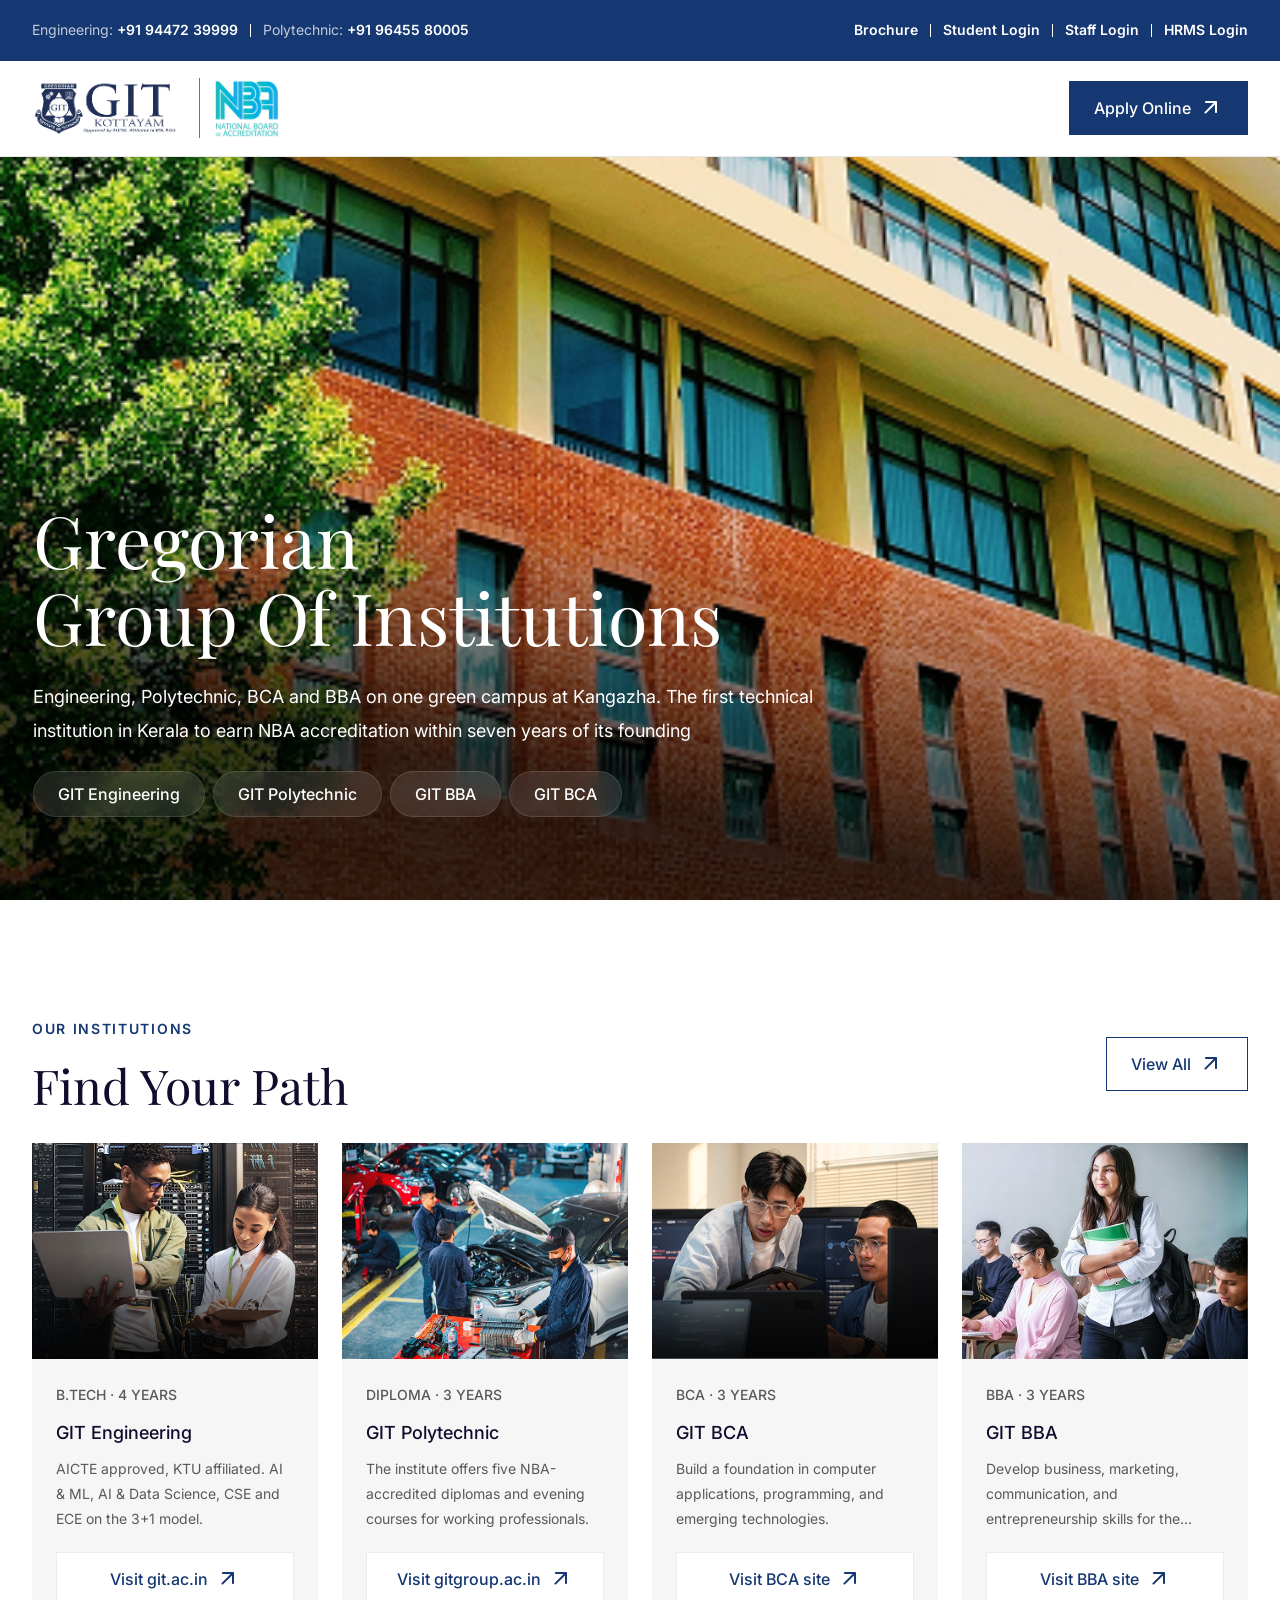
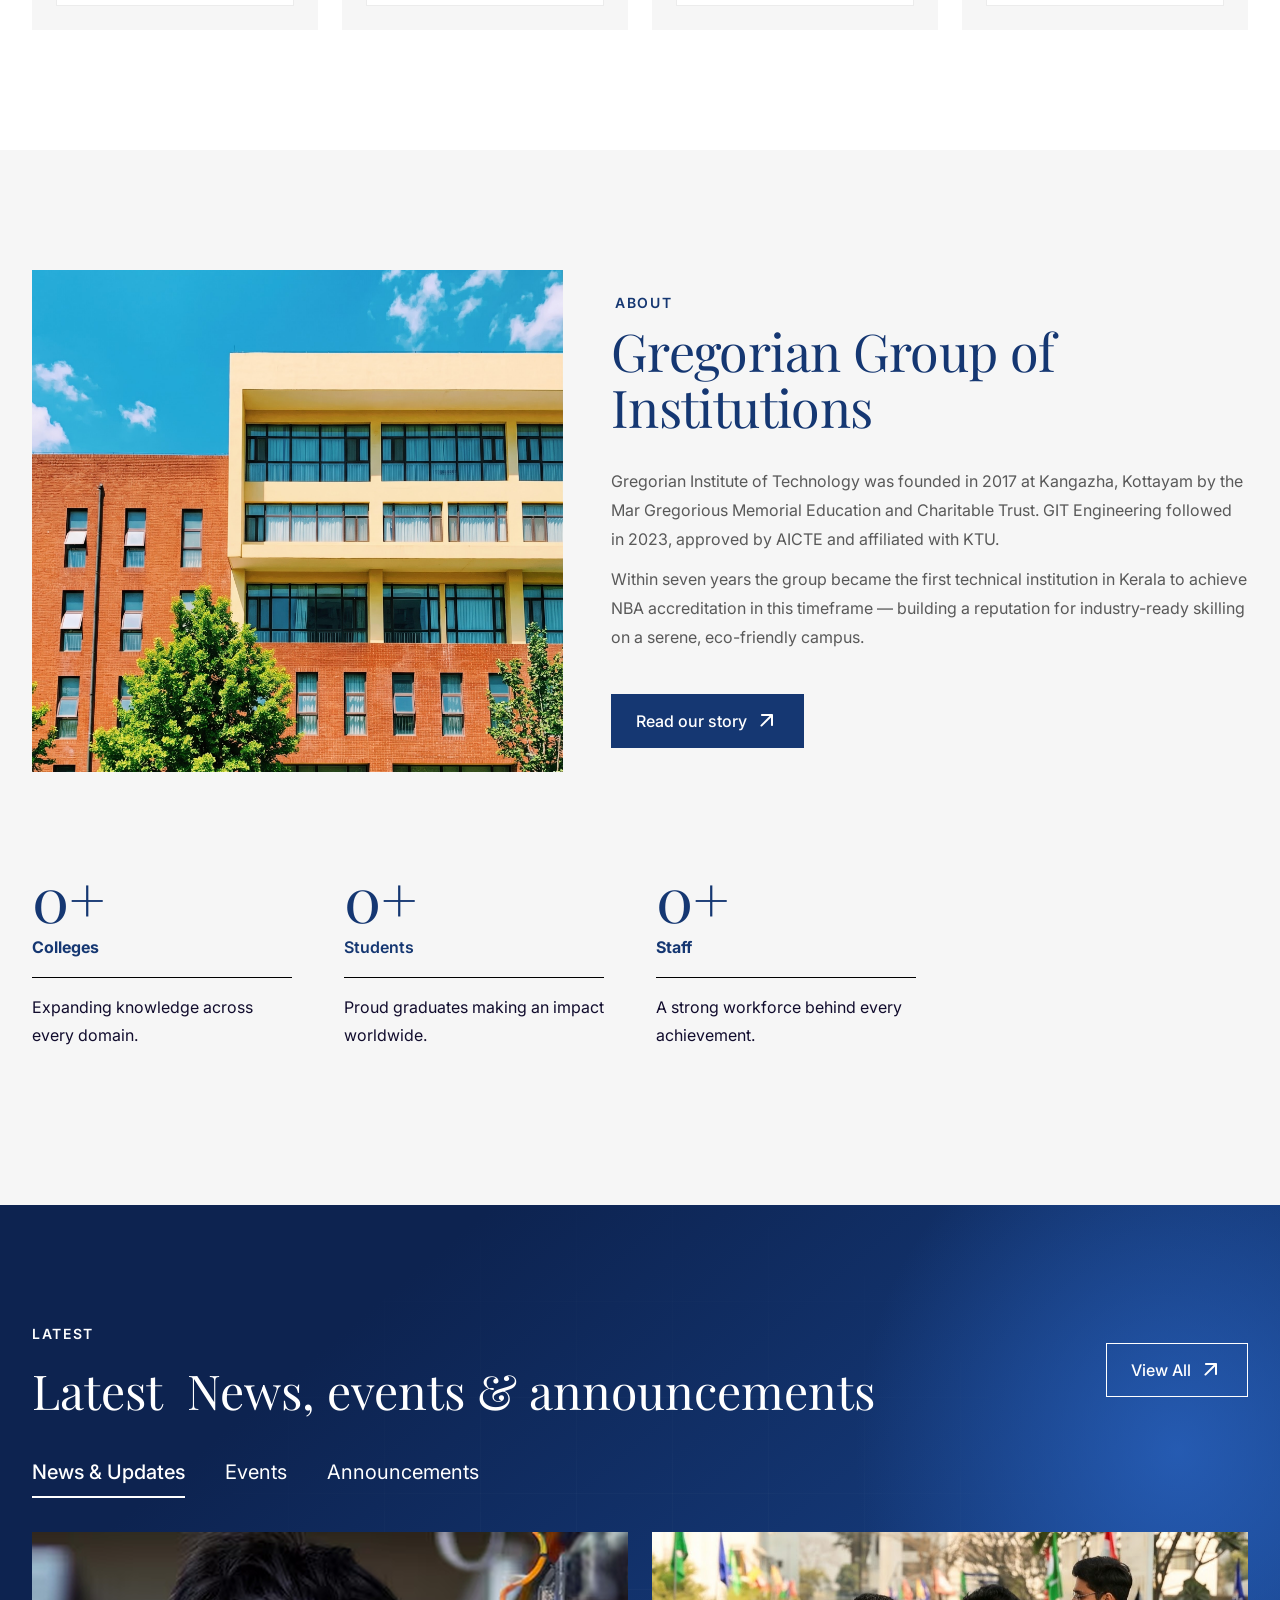
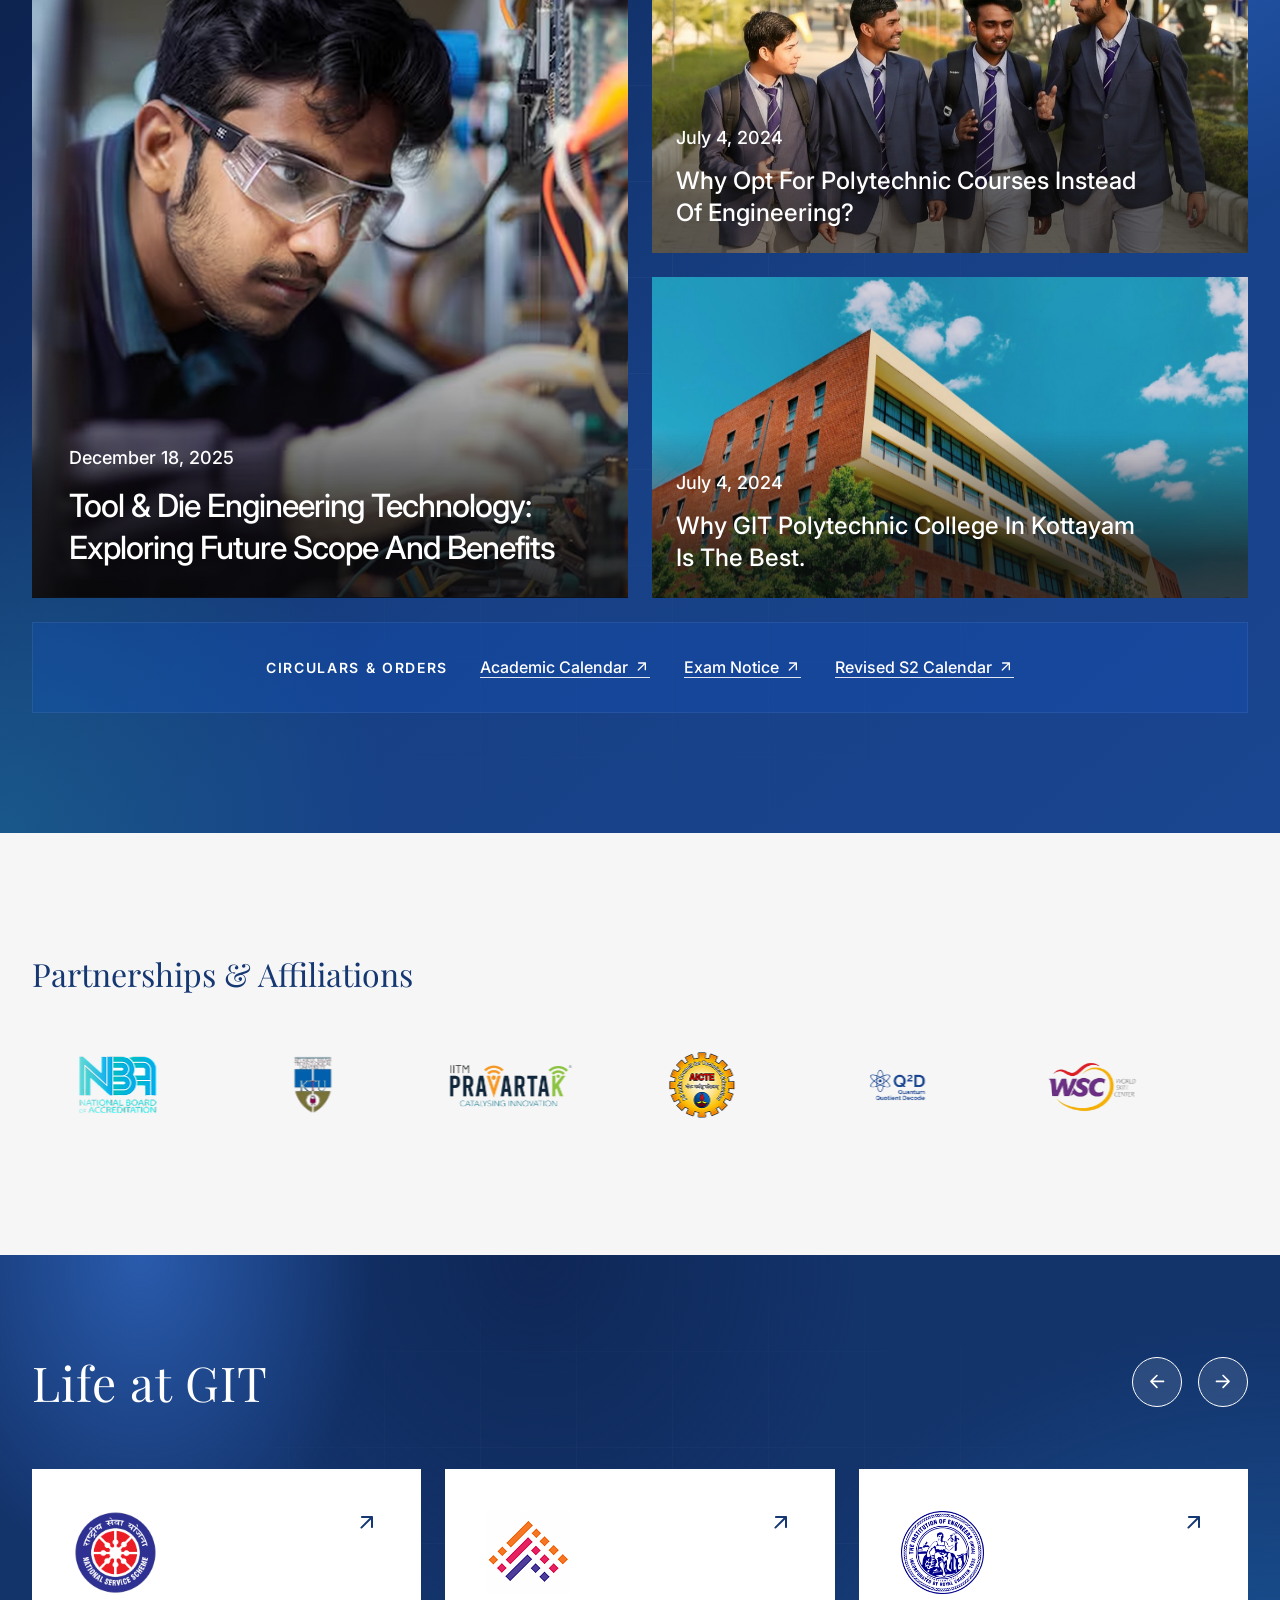
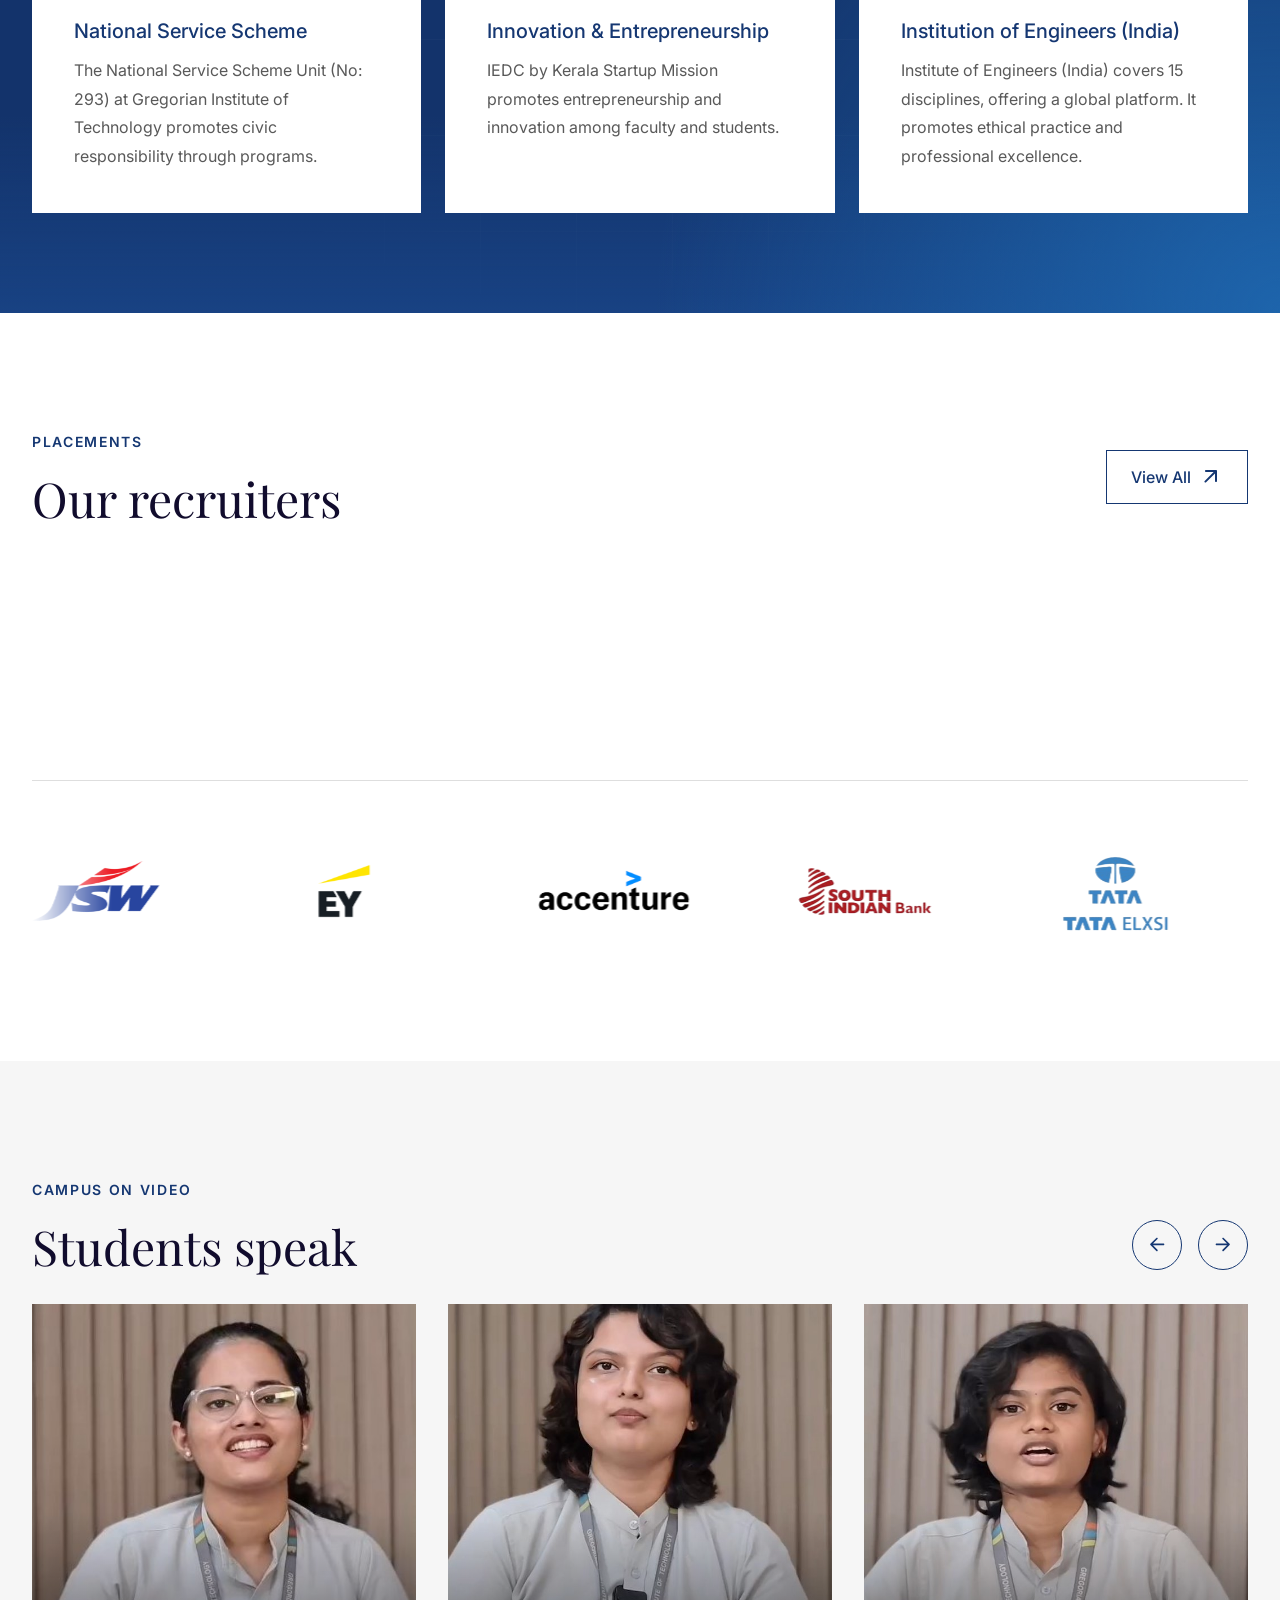
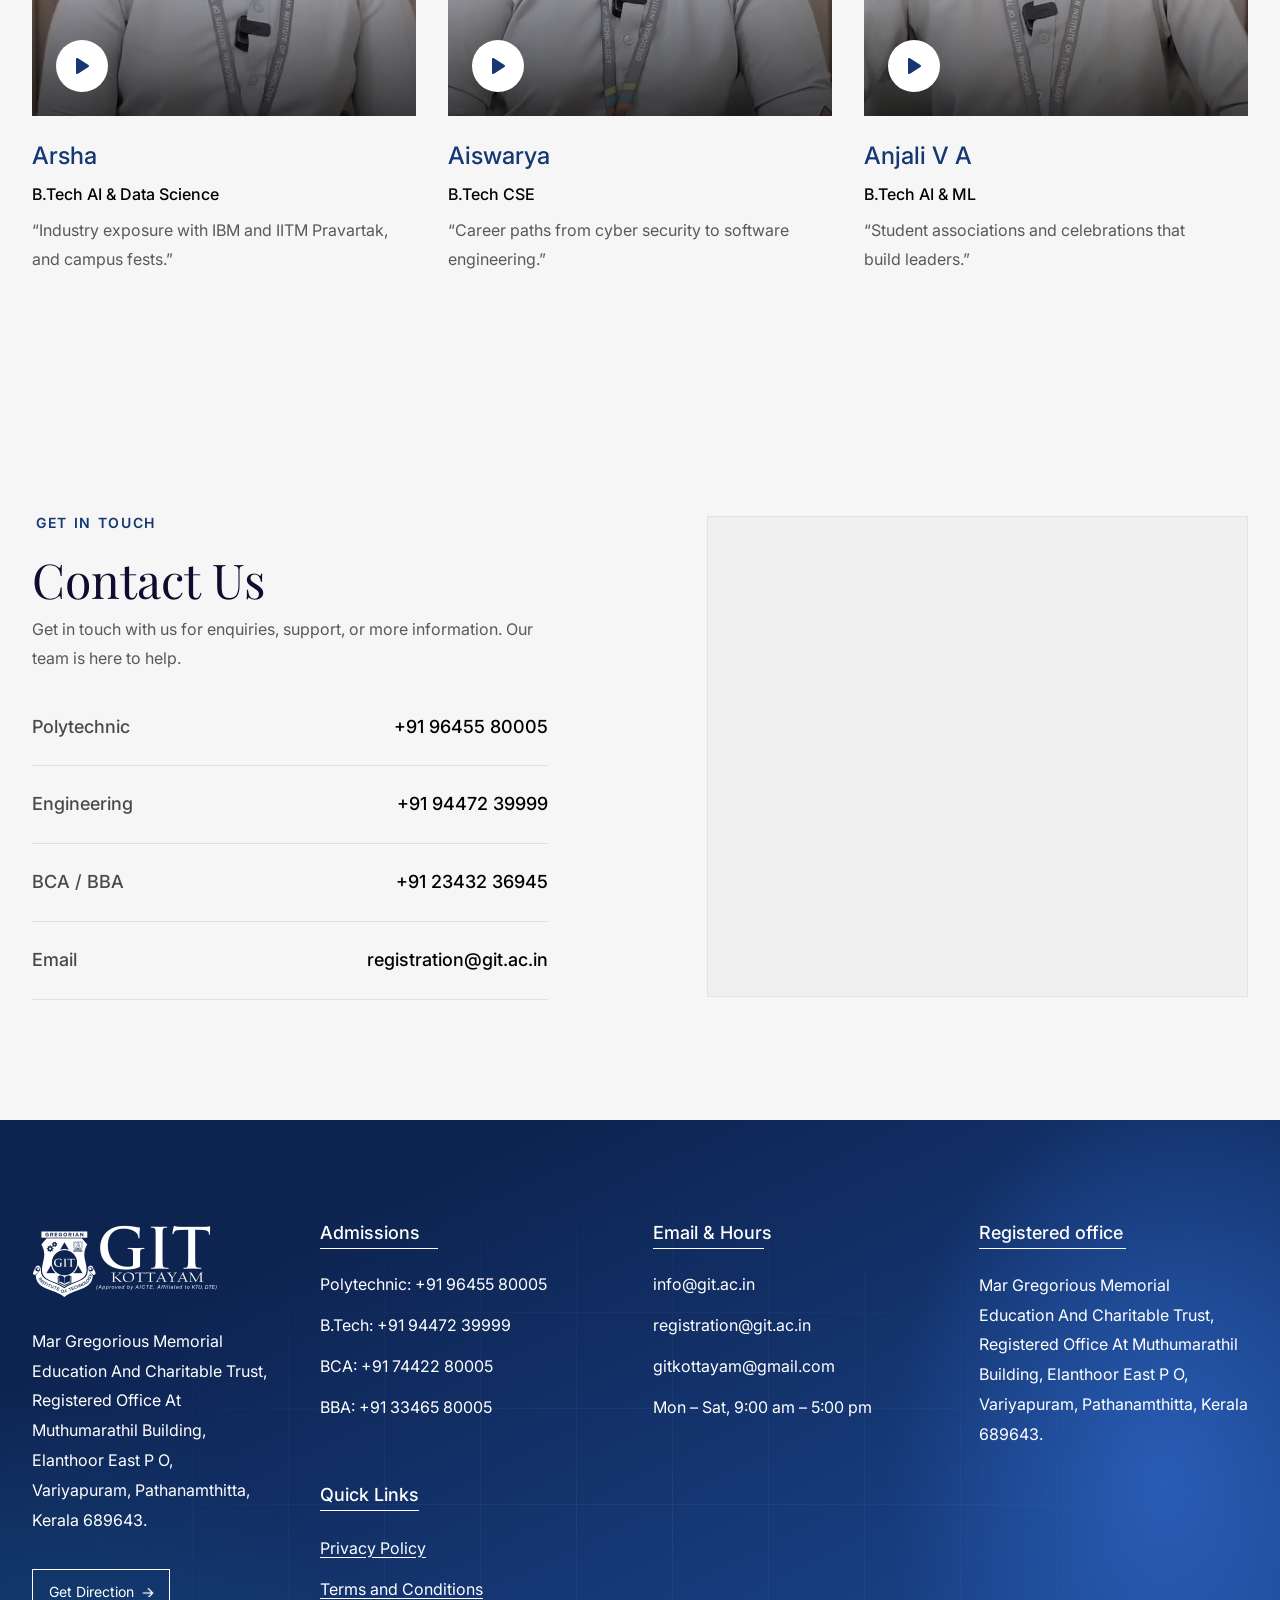
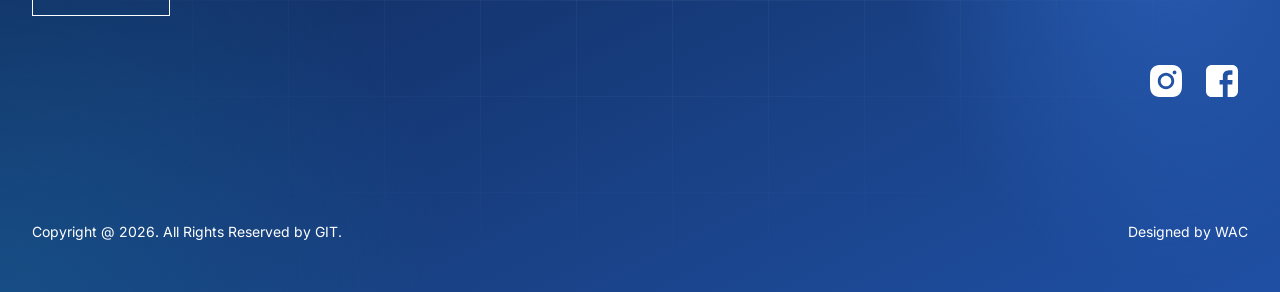
==== commit 3adbb6df: "Add testimonial videos to assets - Added testimonial-1.mp4 (24.3 MB) - Added testimonial-2.mp4 (57.4" ====
--- a/home.html
+++ b/home.html
@@ -61,10 +61,9 @@
       </ul>
       <ul class="utility-bar__list">
         <li class="utility-bar__item"><a href="assets/images/Gregorian_Group_Bi_Fold_Brochure.pdf" class="utility-bar__link" target="_blank" rel="noopener" type="application/pdf">Brochure</a></li>
-        <!-- Dummy links: replace the text and href when the pages are ready -->
-        <li class="utility-bar__item"><a href="#" class="utility-bar__link">Careers</a></li>
-        <li class="utility-bar__item"><a href="#" class="utility-bar__link">Alumni</a></li>
-        <li class="utility-bar__item"><a href="#" class="utility-bar__link">Downloads</a></li>
+        <li class="utility-bar__item"><a href="https://git.ac.in" class="utility-bar__link" target="_blank" rel="noopener">Student Login</a></li>
+        <li class="utility-bar__item"><a href="https://git.ac.in" class="utility-bar__link" target="_blank" rel="noopener">Staff Login</a></li>
+        <li class="utility-bar__item"><a href="https://git.ac.in" class="utility-bar__link" target="_blank" rel="noopener">HRMS Login</a></li>
       </ul>
     </div>
   </div>
@@ -290,23 +289,19 @@
         <ul class="about-section__stats">
           <li class="about-section__stat">
             <p class="about-section__stat-value">5+</p>
-            <p class="about-section__stat-label">Departments</p>
+            <p class="about-section__stat-label">Colleges</p>
             <p class="about-section__stat-text">Expanding knowledge across every domain.</p>
           </li>
           <li class="about-section__stat">
             <p class="about-section__stat-value">2000+</p>
-            <p class="about-section__stat-label about-section__stat-label--semibold">Alumni</p>
+            <p class="about-section__stat-label about-section__stat-label--semibold">Students</p>
             <p class="about-section__stat-text">Proud graduates making an impact worldwide.</p>
           </li>
           <li class="about-section__stat">
-            <p class="about-section__stat-value">200+</p>
+            <p class="about-section__stat-value">300+</p>
             <p class="about-section__stat-label">Staff</p>
             <p class="about-section__stat-text">A strong workforce behind every achievement.</p>
           </li>
-          <li class="about-section__stat">
-            <p class="about-section__stat-value">1500+</p>
-            <p class="about-section__stat-label">Students</p>
-            <p class="about-section__stat-text">A diverse student body full of ambition.</p>
           </li>
         </ul>
       </div>
@@ -509,10 +504,10 @@
         <div class="news-section__circulars">
           <p class="section-label news-section__circulars-label">Circulars &amp; Orders</p>
           <ul class="news-section__circulars-list">
-            <li><a href="#" class="text-link news-section__circular-link">Academic Calendar <span class="icon icon--arrow-outward" aria-hidden="true"></span></a></li>
-            <li><a href="#" class="text-link news-section__circular-link">Exam Notices <span class="icon icon--arrow-outward" aria-hidden="true"></span></a></li>
-            <li><a href="#" class="text-link news-section__circular-link">Circulars <span class="icon icon--arrow-outward" aria-hidden="true"></span></a></li>
-            <li><a href="#" class="text-link news-section__circular-link">IQAC Minutes <span class="icon icon--arrow-outward" aria-hidden="true"></span></a></li>
+            <!-- PDFs in assets/docs; label = file name. Opens the PDF in a new tab. -->
+            <li><a href="assets/docs/Academic%20Calendar_2026-27_S4S6.pdf" class="text-link news-section__circular-link" target="_blank" rel="noopener" type="application/pdf">Academic Calendar<span class="icon icon--arrow-outward" aria-hidden="true"></span></a></li>
+            <li><a href="assets/docs/exam%20notice.pdf" class="text-link news-section__circular-link" target="_blank" rel="noopener" type="application/pdf">Exam Notice <span class="icon icon--arrow-outward" aria-hidden="true"></span></a></li>
+            <li><a href="assets/docs/revised%20S2%20Calendar.pdf" class="text-link news-section__circular-link" target="_blank" rel="noopener" type="application/pdf">Revised S2 Calendar <span class="icon icon--arrow-outward" aria-hidden="true"></span></a></li>
           </ul>
         </div>
       </div>
@@ -707,6 +702,10 @@
     </section>
 
     <!-- ==================== TESTIMONIALS (STUDENTS SPEAK) ==================== -->
+    <!-- Five student videos (assets/videos/testimonial-1…5.mp4). Each card shows the video's
+         first frame as its poster (assets/images/testimonial-N-poster.jpg); the play button
+         (or a click anywhere on the card) opens it in the video modal. Slider at every width,
+         like Life at GIT: 3 cards on desktop, prev/next arrows in the header, swipe/drag. -->
     <section id="testimonials" class="testimonials-section">
       <div class="container">
         <div class="section-header testimonials-section__header">
@@ -714,18 +713,24 @@
             <p class="section-label">Campus on Video</p>
             <h2 class="section-title">Students speak</h2>
           </div>
-          <a href="#" class="button button--outline section-view-all">
-            View All
-            <span class="icon icon--arrow-outward" aria-hidden="true"></span>
-          </a>
+          <div class="testimonials-section__header-actions">
+            <div class="testimonials-section__controls">
+              <button type="button" class="testimonials-section__control testimonials-section__control--prev" aria-label="Previous video">
+                <span class="icon icon--arrow-forward" aria-hidden="true"></span>
+              </button>
+              <button type="button" class="testimonials-section__control testimonials-section__control--next" aria-label="Next video">
+                <span class="icon icon--arrow-forward" aria-hidden="true"></span>
+              </button>
+            </div>
+          </div>
         </div>
 
         <div class="swiper testimonials-section__slider">
           <div class="swiper-wrapper testimonials-section__grid">
           <article data-cursor="Play" data-cursor-glass class="swiper-slide testimonials-section__card">
             <div class="testimonials-section__media testimonials-section__media--shade">
-              <img src="assets/images/students-arsha.png" alt="Students working in a server room" class="testimonials-section__image" loading="lazy">
-              <button type="button" class="testimonials-section__play" aria-label="Play Arsha's video" aria-haspopup="dialog" data-video-src="https://interactive-examples.mdn.mozilla.net/media/cc0-videos/flower.mp4" data-video-title="Arsha">
+              <img src="assets/images/testimonial-1-poster.jpg" alt="Arsha speaking about her time at GIT" class="testimonials-section__image" width="452" height="824" loading="lazy">
+              <button type="button" class="testimonials-section__play" aria-label="Play Arsha's video" aria-haspopup="dialog" data-video-src="assets/videos/testimonial-1.mp4" data-video-title="Arsha">
                 <svg class="testimonials-section__play-icon" viewBox="19.5 18 13 16" width="13" height="16" aria-hidden="true" focusable="false"><path d="M19.5 32.7045V19.2955C19.5 18.9285 19.6284 18.6208 19.8852 18.3725C20.142 18.1242 20.4416 18 20.784 18C20.8909 18 21.0033 18.0162 21.121 18.0486C21.2387 18.081 21.351 18.1296 21.458 18.1943L31.9222 24.8988C32.1148 25.0283 32.2593 25.1903 32.3556 25.3846C32.4519 25.5789 32.5 25.7841 32.5 26C32.5 26.2159 32.4519 26.4211 32.3556 26.6154C32.2593 26.8097 32.1148 26.9717 31.9222 27.1012L21.458 33.8057C21.351 33.8704 21.2387 33.919 21.121 33.9514C21.0033 33.9838 20.8909 34 20.784 34C20.4416 34 20.142 33.8758 19.8852 33.6275C19.6284 33.3792 19.5 33.0715 19.5 32.7045Z"/></svg>
               </button>
             </div>
@@ -736,9 +741,9 @@
             </div>
           </article>
           <article data-cursor="Play" data-cursor-glass class="swiper-slide testimonials-section__card">
-            <div class="testimonials-section__media testimonials-section__media--shade-strong">
-              <img src="assets/images/students-aiswarya.png" alt="Students reviewing code on a tablet" class="testimonials-section__image" loading="lazy">
-              <button type="button" class="testimonials-section__play" aria-label="Play Aiswarya's video" aria-haspopup="dialog" data-video-src="https://interactive-examples.mdn.mozilla.net/media/cc0-videos/flower.mp4" data-video-title="Aiswarya">
+            <div class="testimonials-section__media testimonials-section__media--shade">
+              <img src="assets/images/testimonial-2-poster.jpg" alt="Aiswarya speaking about her time at GIT" class="testimonials-section__image" width="682" height="1242" loading="lazy">
+              <button type="button" class="testimonials-section__play" aria-label="Play Aiswarya's video" aria-haspopup="dialog" data-video-src="assets/videos/testimonial-2.mp4" data-video-title="Aiswarya">
                 <svg class="testimonials-section__play-icon" viewBox="19.5 18 13 16" width="13" height="16" aria-hidden="true" focusable="false"><path d="M19.5 32.7045V19.2955C19.5 18.9285 19.6284 18.6208 19.8852 18.3725C20.142 18.1242 20.4416 18 20.784 18C20.8909 18 21.0033 18.0162 21.121 18.0486C21.2387 18.081 21.351 18.1296 21.458 18.1943L31.9222 24.8988C32.1148 25.0283 32.2593 25.1903 32.3556 25.3846C32.4519 25.5789 32.5 25.7841 32.5 26C32.5 26.2159 32.4519 26.4211 32.3556 26.6154C32.2593 26.8097 32.1148 26.9717 31.9222 27.1012L21.458 33.8057C21.351 33.8704 21.2387 33.919 21.121 33.9514C21.0033 33.9838 20.8909 34 20.784 34C20.4416 34 20.142 33.8758 19.8852 33.6275C19.6284 33.3792 19.5 33.0715 19.5 32.7045Z"/></svg>
               </button>
             </div>
@@ -749,9 +754,9 @@
             </div>
           </article>
           <article data-cursor="Play" data-cursor-glass class="swiper-slide testimonials-section__card">
-            <div class="testimonials-section__media testimonials-section__media--shade-strong">
-              <img src="assets/images/students-anjali.png" alt="Students observing an industrial robot in a lab" class="testimonials-section__image testimonials-section__image--cover" loading="lazy">
-              <button type="button" class="testimonials-section__play" aria-label="Play Anjali V A's video" aria-haspopup="dialog" data-video-src="https://interactive-examples.mdn.mozilla.net/media/cc0-videos/flower.mp4" data-video-title="Anjali V A">
+            <div class="testimonials-section__media testimonials-section__media--shade">
+              <img src="assets/images/testimonial-3-poster.jpg" alt="Anjali V A speaking about her time at GIT" class="testimonials-section__image" width="682" height="1242" loading="lazy">
+              <button type="button" class="testimonials-section__play" aria-label="Play Anjali V A's video" aria-haspopup="dialog" data-video-src="assets/videos/testimonial-3.mp4" data-video-title="Anjali V A">
                 <svg class="testimonials-section__play-icon" viewBox="19.5 18 13 16" width="13" height="16" aria-hidden="true" focusable="false"><path d="M19.5 32.7045V19.2955C19.5 18.9285 19.6284 18.6208 19.8852 18.3725C20.142 18.1242 20.4416 18 20.784 18C20.8909 18 21.0033 18.0162 21.121 18.0486C21.2387 18.081 21.351 18.1296 21.458 18.1943L31.9222 24.8988C32.1148 25.0283 32.2593 25.1903 32.3556 25.3846C32.4519 25.5789 32.5 25.7841 32.5 26C32.5 26.2159 32.4519 26.4211 32.3556 26.6154C32.2593 26.8097 32.1148 26.9717 31.9222 27.1012L21.458 33.8057C21.351 33.8704 21.2387 33.919 21.121 33.9514C21.0033 33.9838 20.8909 34 20.784 34C20.4416 34 20.142 33.8758 19.8852 33.6275C19.6284 33.3792 19.5 33.0715 19.5 32.7045Z"/></svg>
               </button>
             </div>
@@ -761,13 +766,37 @@
               <p class="testimonials-section__quote testimonials-section__quote--narrower">“Student associations and celebrations that build leaders.”</p>
             </div>
           </article>
-          </div>
-        </div>
-
-        <a href="#" class="button button--outline section-view-all section-view-all--bottom">
-          View All
-          <span class="icon icon--arrow-outward" aria-hidden="true"></span>
-        </a>
+          <!-- Cards 4 and 5: placeholder name / programme / quote — replace with the real student details -->
+          <article data-cursor="Play" data-cursor-glass class="swiper-slide testimonials-section__card">
+            <div class="testimonials-section__media testimonials-section__media--shade">
+              <img src="assets/images/testimonial-4-poster.jpg" alt="A GIT student speaking about her time at GIT" class="testimonials-section__image" width="452" height="824" loading="lazy">
+              <button type="button" class="testimonials-section__play" aria-label="Play student video 4" aria-haspopup="dialog" data-video-src="assets/videos/testimonial-4.mp4" data-video-title="Student name">
+                <svg class="testimonials-section__play-icon" viewBox="19.5 18 13 16" width="13" height="16" aria-hidden="true" focusable="false"><path d="M19.5 32.7045V19.2955C19.5 18.9285 19.6284 18.6208 19.8852 18.3725C20.142 18.1242 20.4416 18 20.784 18C20.8909 18 21.0033 18.0162 21.121 18.0486C21.2387 18.081 21.351 18.1296 21.458 18.1943L31.9222 24.8988C32.1148 25.0283 32.2593 25.1903 32.3556 25.3846C32.4519 25.5789 32.5 25.7841 32.5 26C32.5 26.2159 32.4519 26.4211 32.3556 26.6154C32.2593 26.8097 32.1148 26.9717 31.9222 27.1012L21.458 33.8057C21.351 33.8704 21.2387 33.919 21.121 33.9514C21.0033 33.9838 20.8909 34 20.784 34C20.4416 34 20.142 33.8758 19.8852 33.6275C19.6284 33.3792 19.5 33.0715 19.5 32.7045Z"/></svg>
+              </button>
+            </div>
+            <div class="testimonials-section__text">
+              <h3 class="testimonials-section__name">Student name</h3>
+              <p class="testimonials-section__program">Programme</p>
+              <p class="testimonials-section__quote">“A short quote from the student’s video.”</p>
+            </div>
+          </article>
+          <article data-cursor="Play" data-cursor-glass class="swiper-slide testimonials-section__card">
+            <div class="testimonials-section__media testimonials-section__media--shade">
+              <img src="assets/images/testimonial-5-poster.jpg" alt="A GIT student speaking about his time at GIT" class="testimonials-section__image" width="398" height="452" loading="lazy">
+              <button type="button" class="testimonials-section__play" aria-label="Play student video 5" aria-haspopup="dialog" data-video-src="assets/videos/testimonial-5.mp4" data-video-title="Student name">
+                <svg class="testimonials-section__play-icon" viewBox="19.5 18 13 16" width="13" height="16" aria-hidden="true" focusable="false"><path d="M19.5 32.7045V19.2955C19.5 18.9285 19.6284 18.6208 19.8852 18.3725C20.142 18.1242 20.4416 18 20.784 18C20.8909 18 21.0033 18.0162 21.121 18.0486C21.2387 18.081 21.351 18.1296 21.458 18.1943L31.9222 24.8988C32.1148 25.0283 32.2593 25.1903 32.3556 25.3846C32.4519 25.5789 32.5 25.7841 32.5 26C32.5 26.2159 32.4519 26.4211 32.3556 26.6154C32.2593 26.8097 32.1148 26.9717 31.9222 27.1012L21.458 33.8057C21.351 33.8704 21.2387 33.919 21.121 33.9514C21.0033 33.9838 20.8909 34 20.784 34C20.4416 34 20.142 33.8758 19.8852 33.6275C19.6284 33.3792 19.5 33.0715 19.5 32.7045Z"/></svg>
+              </button>
+            </div>
+            <div class="testimonials-section__text">
+              <h3 class="testimonials-section__name">Student name</h3>
+              <p class="testimonials-section__program">Programme</p>
+              <p class="testimonials-section__quote">“A short quote from the student’s video.”</p>
+            </div>
+          </article>
+          </div>
+        </div>
+
+        
       </div>
     </section>
 
--- a/css/style.css
+++ b/css/style.css
@@ -2810,6 +2810,69 @@
 }
 
 /* Desktop: 3-column grid (Figma). ≤1199.98px: Swiper slider. Grid = no-JS fallback. */
+/* Header: title left; arrows (+ View All on wider screens) right, on the title's
+   baseline at every width */
+.section-header.testimonials-section__header {
+  flex-direction: row;
+  align-items: flex-end;
+}
+
+.testimonials-section__header-actions {
+  display: flex;
+  align-items: center;
+  gap: 24px;
+  flex-shrink: 0;
+}
+
+/* Prev / next arrows — Life at GIT's round arrows, in navy for the light section */
+.testimonials-section__controls {
+  display: flex;
+  gap: 16px;
+}
+
+/* Hidden with ≤ 3 videos (JS) or when every card already fits (Swiper lock) */
+.testimonials-section__controls[hidden],
+.testimonials-section__control.swiper-button-lock {
+  display: none;
+}
+
+.testimonials-section__control {
+  --icon-size: 20px;
+  display: flex;
+  align-items: center;
+  justify-content: center;
+  width: 50px;
+  height: 50px;
+  color: var(--color-primary);
+  background-color: transparent;
+  border: 1px solid var(--color-primary);
+  border-radius: var(--radius-circle);
+  transition: background-color var(--transition-base), color var(--transition-base);
+}
+
+.testimonials-section__control:focus-visible {
+  color: var(--color-white);
+  background-color: var(--color-primary);
+}
+
+@media (hover: hover) and (pointer: fine) {
+  .testimonials-section__control:hover {
+    color: var(--color-white);
+    background-color: var(--color-primary);
+  }
+}
+
+.testimonials-section__control--prev .icon {
+  transform: scaleX(-1);
+}
+
+@media (prefers-reduced-motion: reduce) {
+  .testimonials-section__control {
+    transition: none;
+  }
+}
+
+/* Swiper slider at every width (js/main.js). Grid = no-JS fallback. */
 .testimonials-section__grid {
   display: grid;
   grid-template-columns: repeat(3, minmax(0, 1fr));
@@ -2876,7 +2939,8 @@
   width: 100%;
   height: 100%;
   object-fit: cover;
-  object-position: center bottom;
+  /* Posters are portrait video frames: keep the student's face in view */
+  object-position: 50% 30%;
   /* Hover zoom (same feel as the news cards); the media box clips it */
   transition: transform 0.6s cubic-bezier(0.22, 1, 0.36, 1);
 }
@@ -2895,10 +2959,6 @@
   .testimonials-section__image {
     transition: none;
   }
-}
-
-.testimonials-section__image--cover {
-  object-position: center;
 }
 
 .testimonials-section__play {
@@ -5563,13 +5623,14 @@
     background-image: linear-gradient(to bottom, rgba(0, 0, 0, 0) 50%, rgba(0, 0, 0, 0.7));
   }
 
-  .testimonials-section__image {
-    object-position: center;
-  }
-
   .testimonials-section__play {
     left: 22px;
     bottom: 22px;
+  }
+
+  /* No prev / next arrows on mobile: the cards are swiped */
+  .testimonials-section__controls {
+    display: none;
   }
 
   .testimonials-section__text {
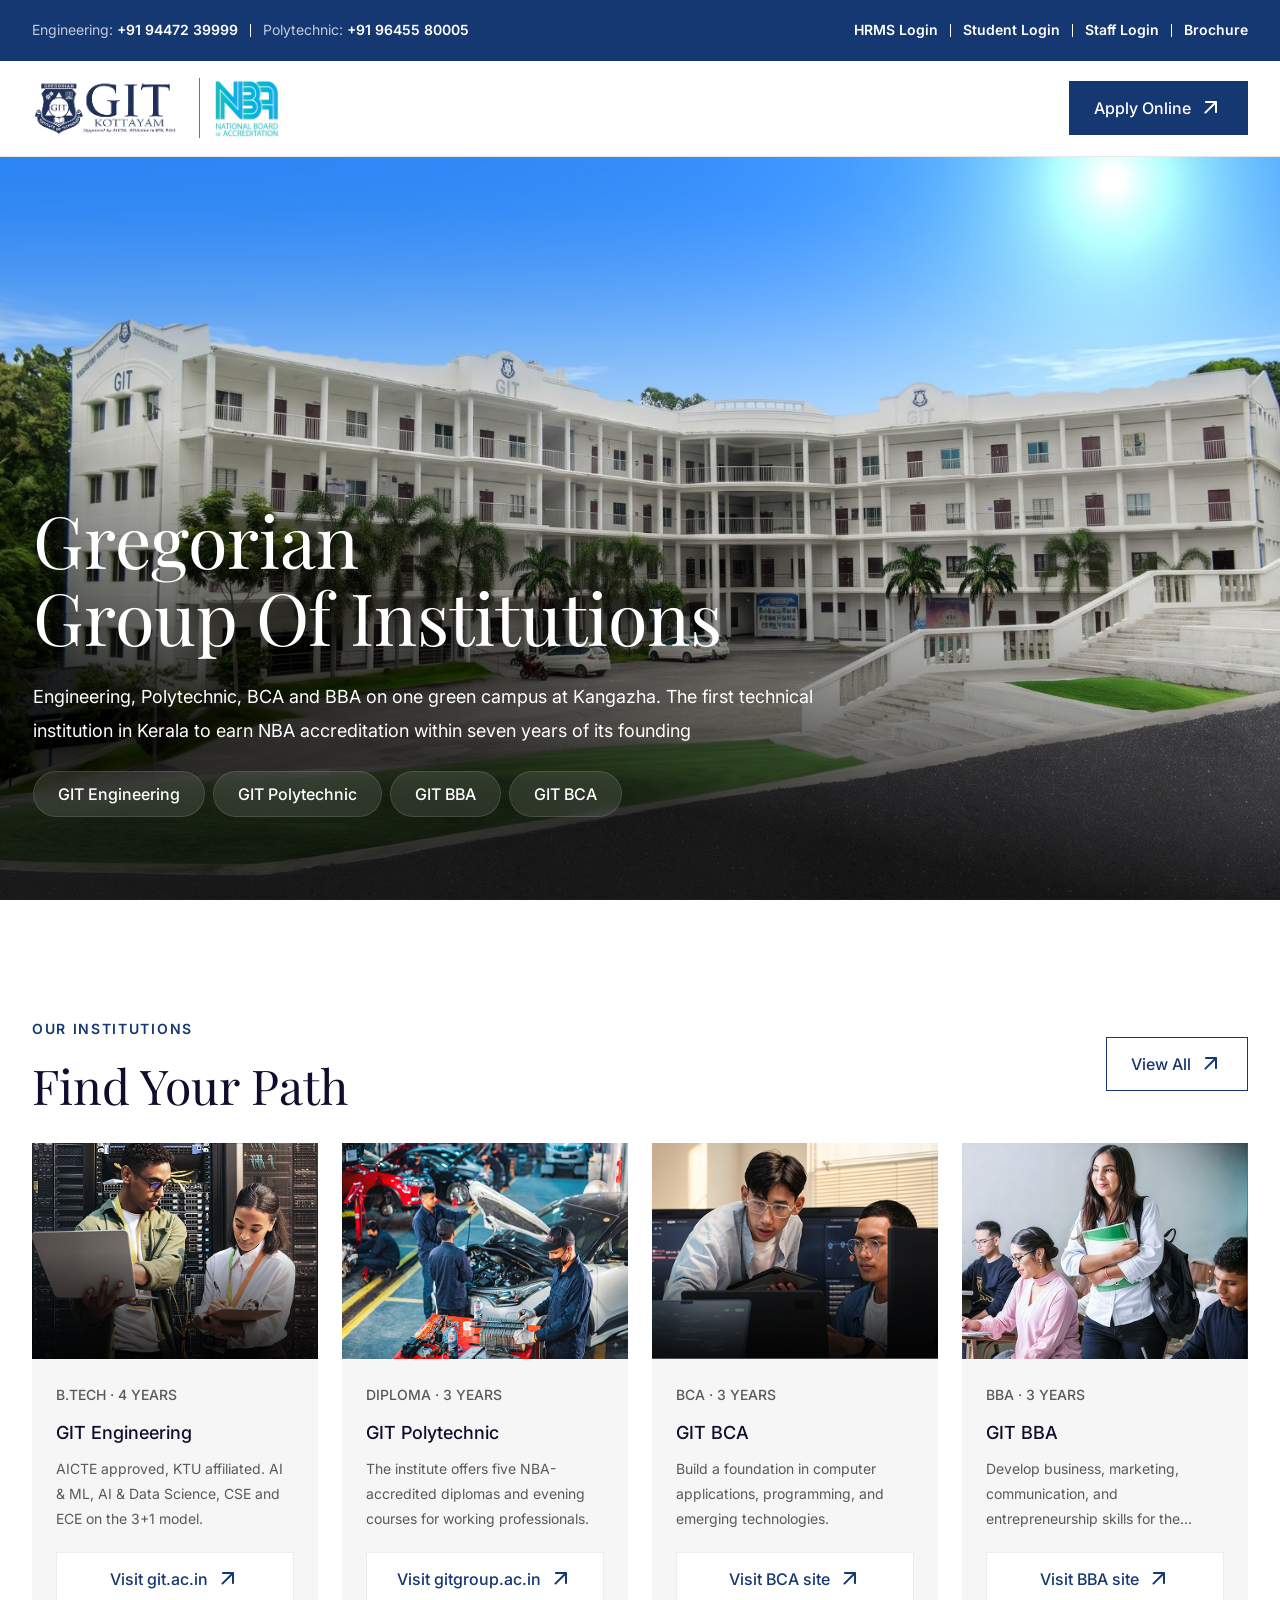
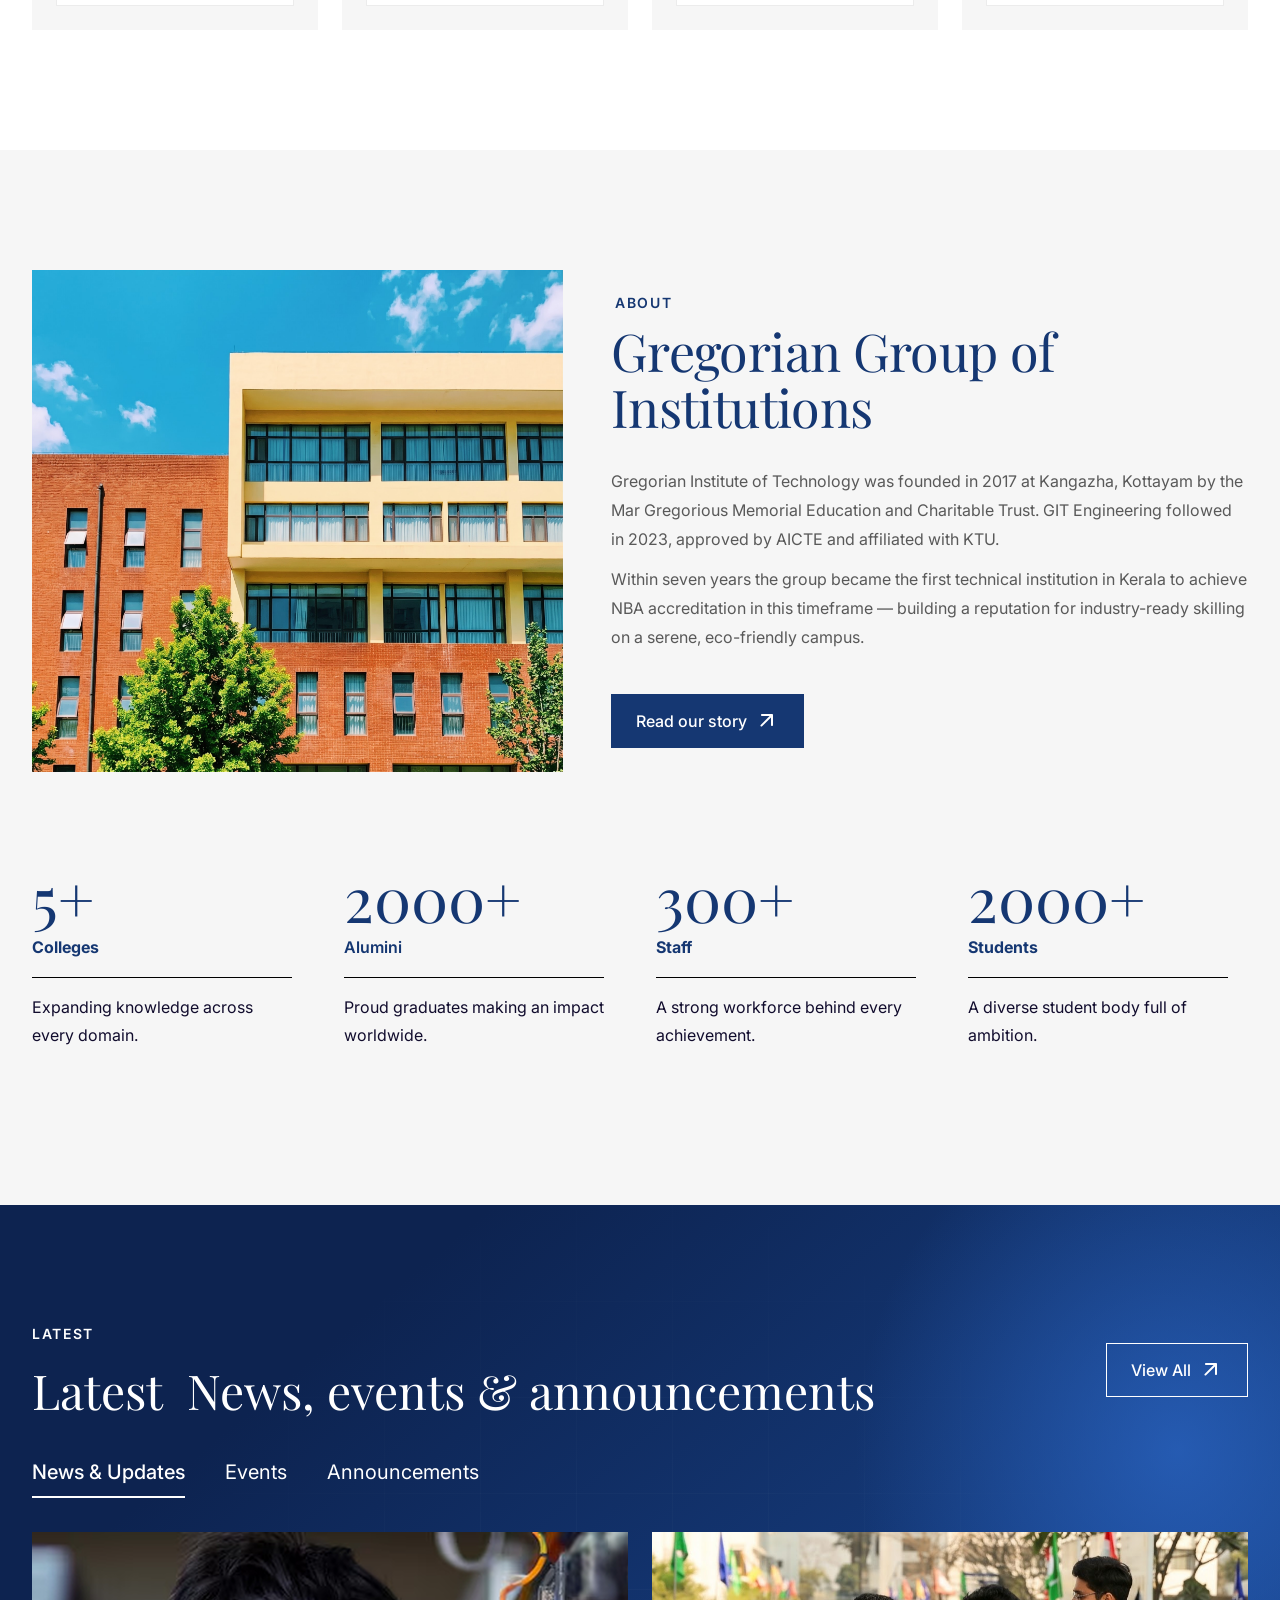
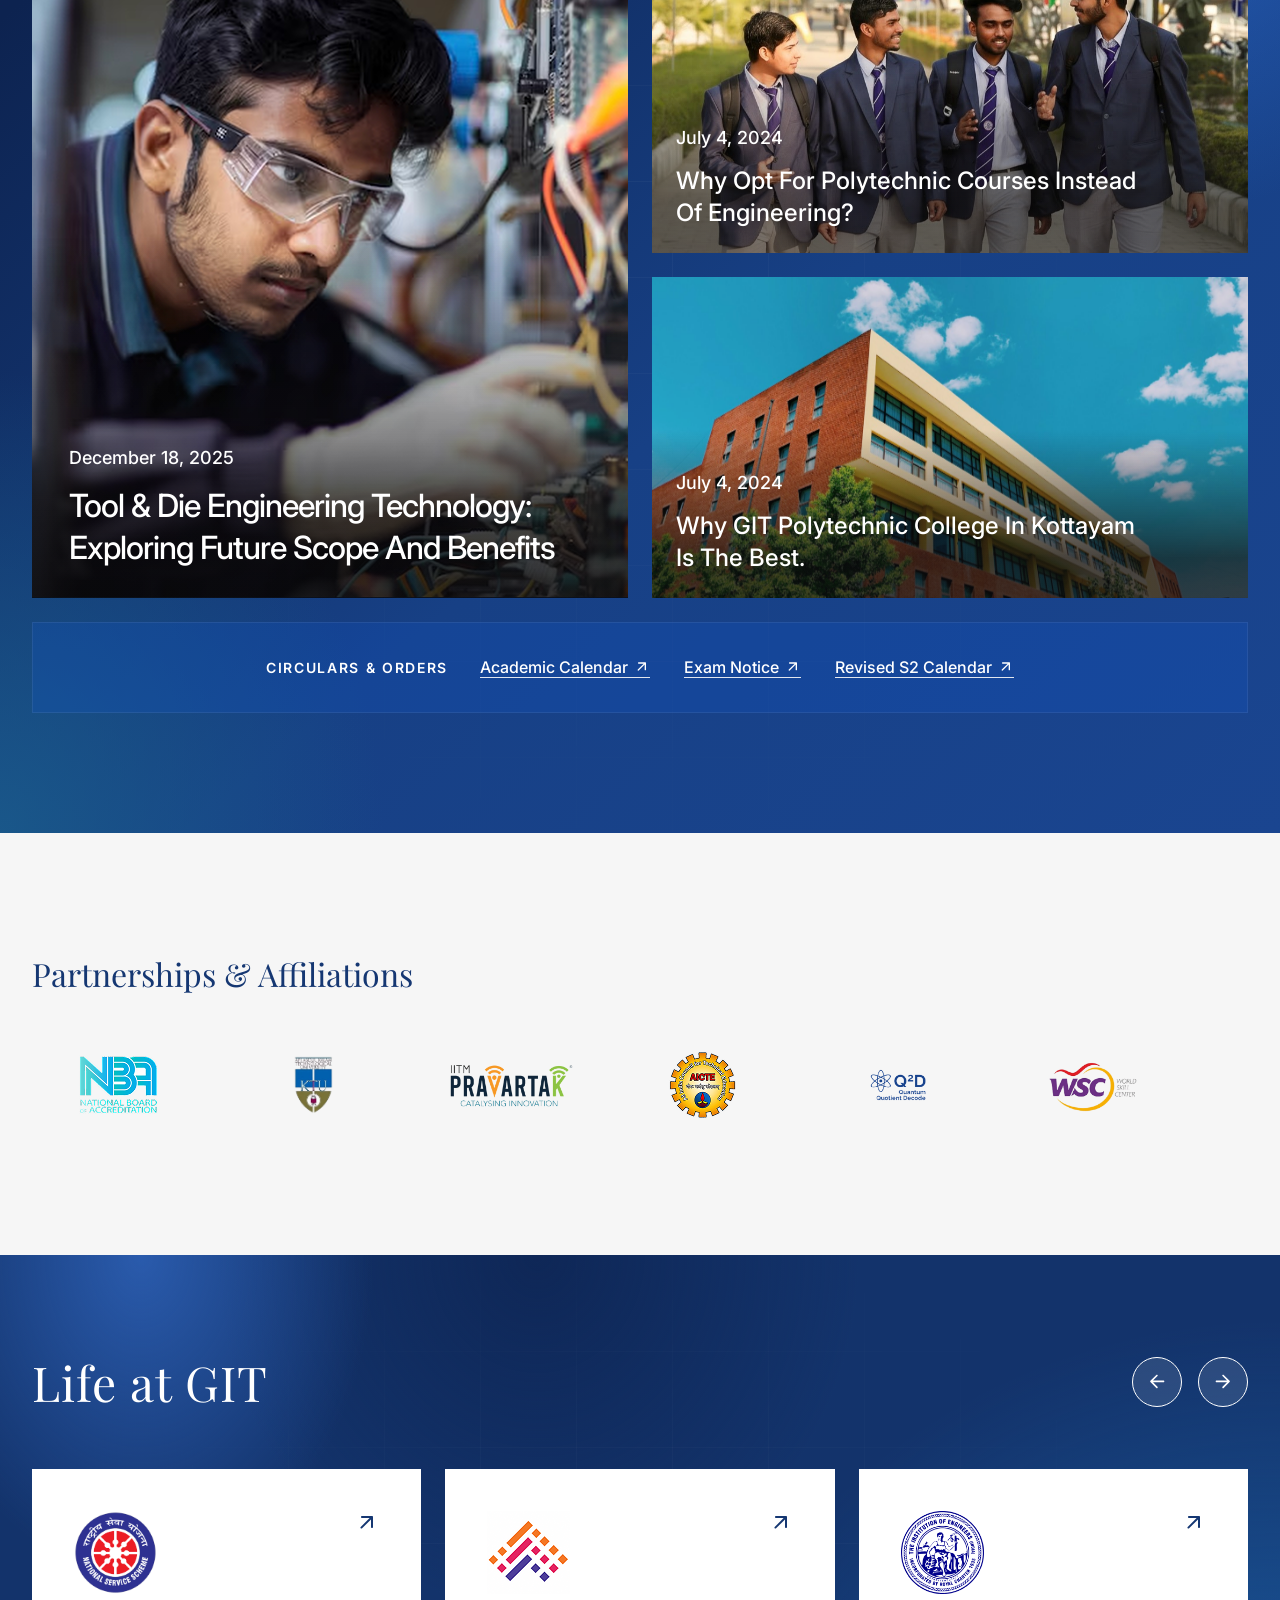
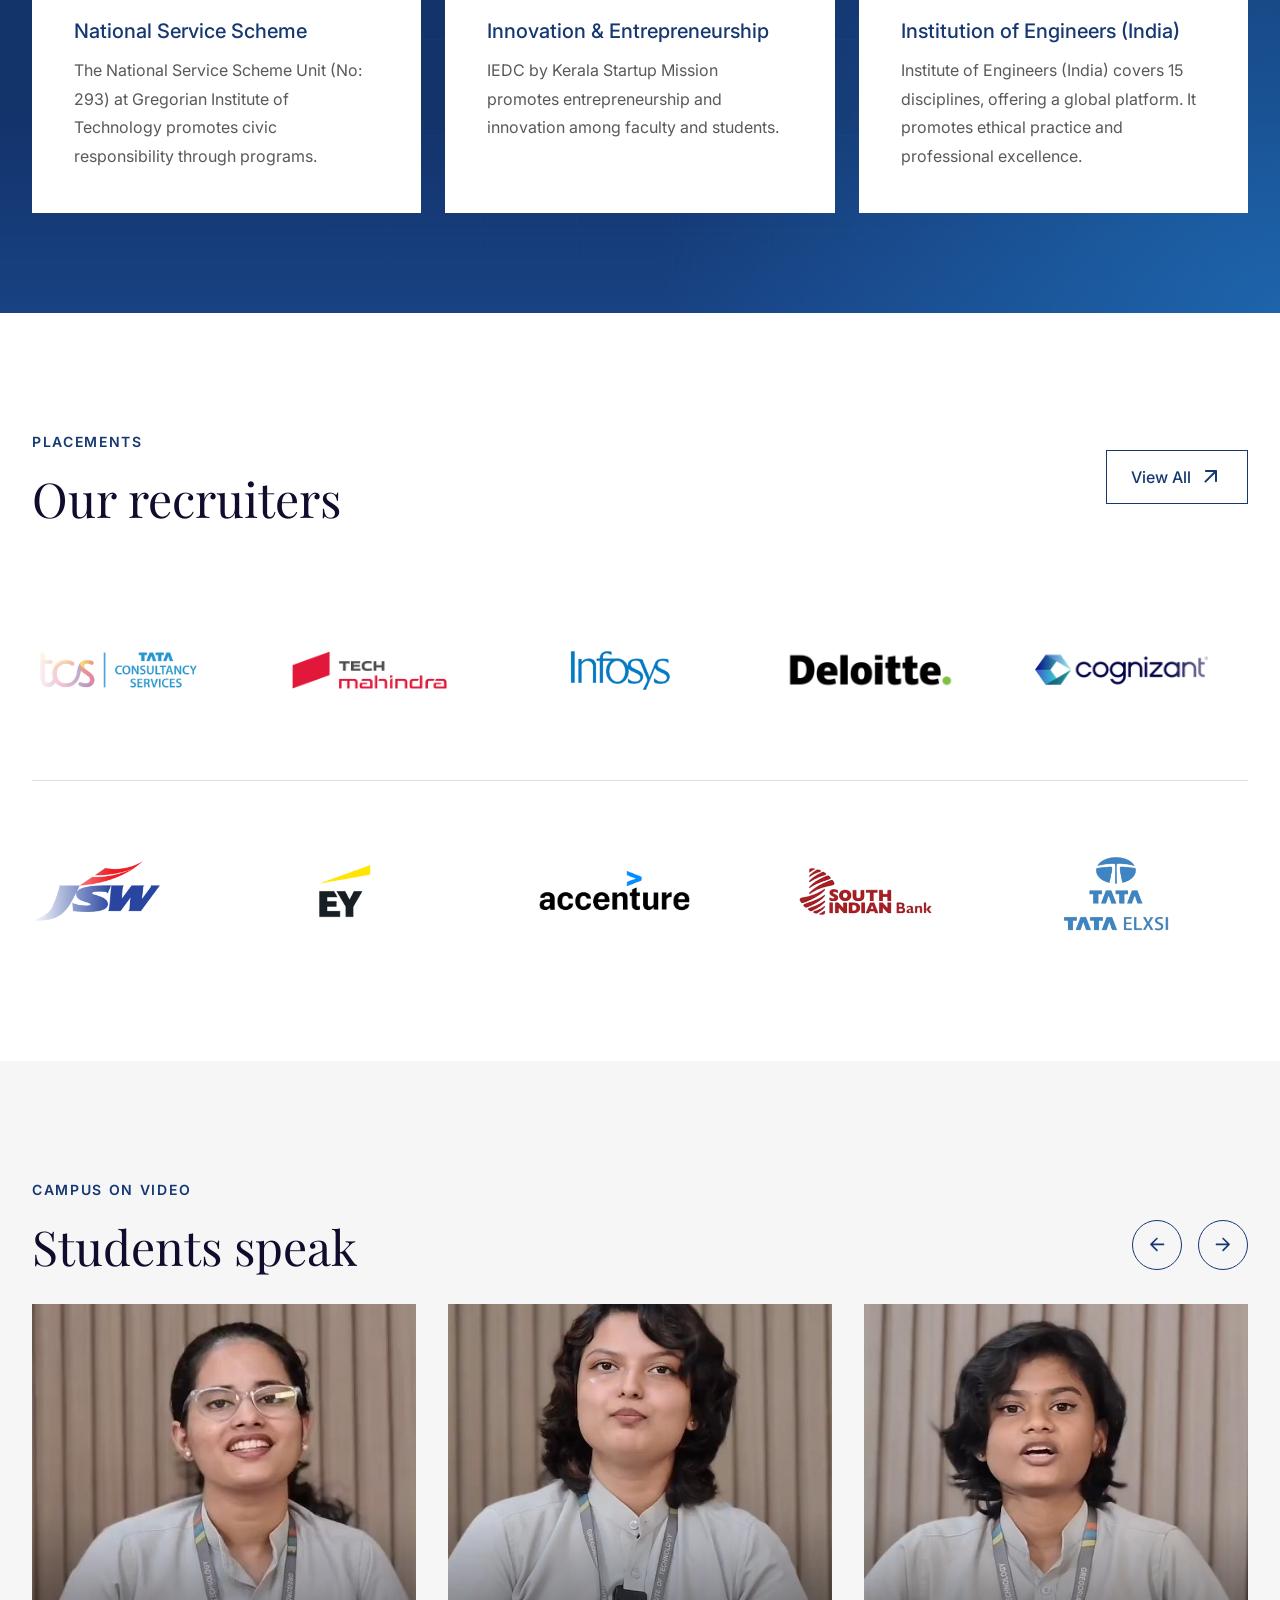
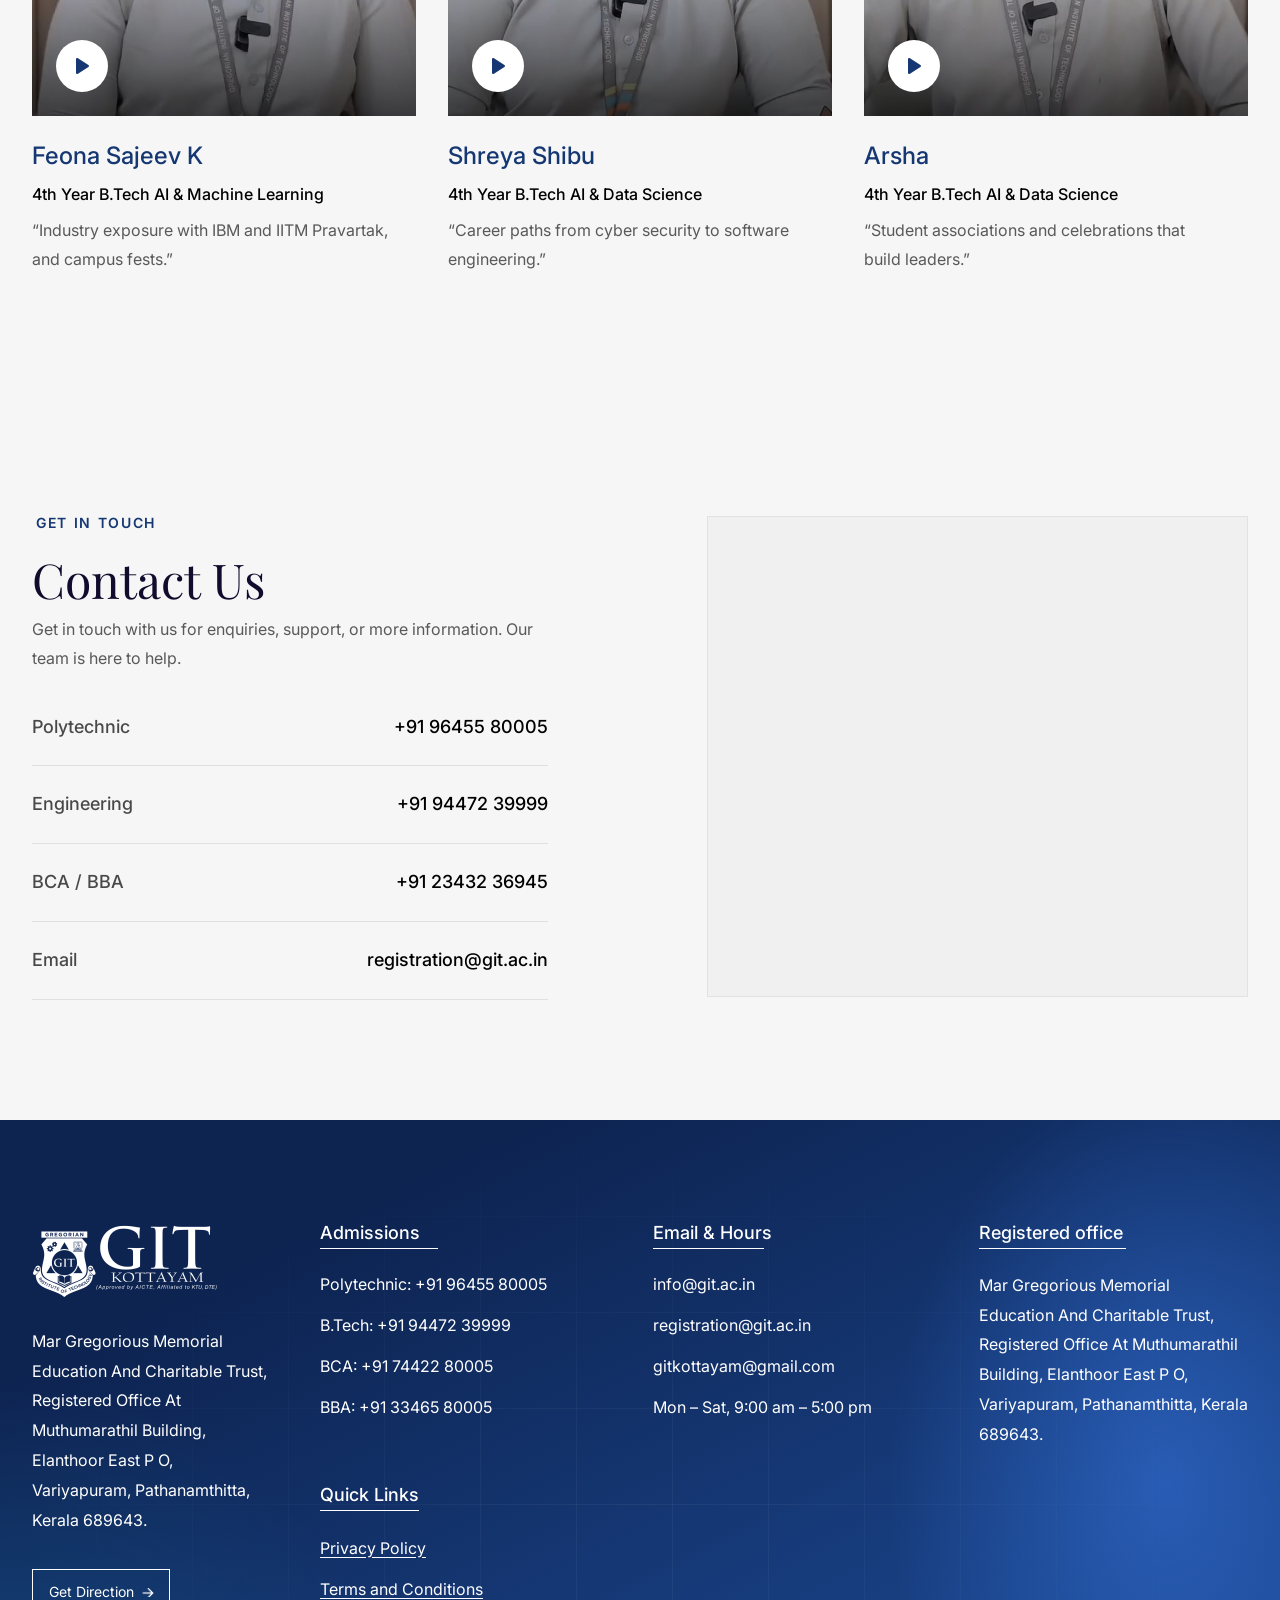
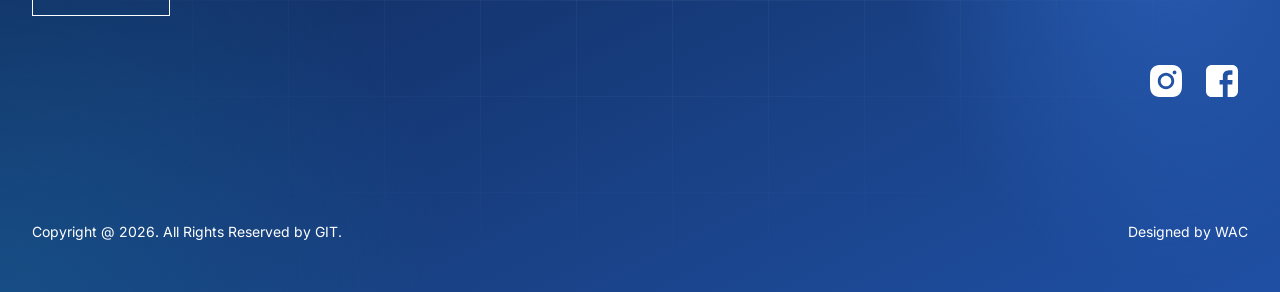
==== commit 095482e8: "feat: update utility bar links, modify alumni statistics, and refresh testimonials" ====
--- a/home.html
+++ b/home.html
@@ -60,10 +60,10 @@
         </li>
       </ul>
       <ul class="utility-bar__list">
+        <li class="utility-bar__item"><a href="https://hrms.git.etlab.app/site/login" class="utility-bar__link" target="_blank" rel="noopener">HRMS Login</a></li>
+        <li class="utility-bar__item"><a href="https://git.etlab.app/user/login" class="utility-bar__link" target="_blank" rel="noopener">Student Login</a></li>
+        <li class="utility-bar__item"><a href="https://git.etlab.app/user/login" class="utility-bar__link" target="_blank" rel="noopener">Staff Login</a></li>
         <li class="utility-bar__item"><a href="assets/images/Gregorian_Group_Bi_Fold_Brochure.pdf" class="utility-bar__link" target="_blank" rel="noopener" type="application/pdf">Brochure</a></li>
-        <li class="utility-bar__item"><a href="https://git.ac.in" class="utility-bar__link" target="_blank" rel="noopener">Student Login</a></li>
-        <li class="utility-bar__item"><a href="https://git.ac.in" class="utility-bar__link" target="_blank" rel="noopener">Staff Login</a></li>
-        <li class="utility-bar__item"><a href="https://git.ac.in" class="utility-bar__link" target="_blank" rel="noopener">HRMS Login</a></li>
       </ul>
     </div>
   </div>
@@ -294,7 +294,7 @@
           </li>
           <li class="about-section__stat">
             <p class="about-section__stat-value">2000+</p>
-            <p class="about-section__stat-label about-section__stat-label--semibold">Students</p>
+            <p class="about-section__stat-label about-section__stat-label--semibold">Alumini</p>
             <p class="about-section__stat-text">Proud graduates making an impact worldwide.</p>
           </li>
           <li class="about-section__stat">
@@ -302,6 +302,10 @@
             <p class="about-section__stat-label">Staff</p>
             <p class="about-section__stat-text">A strong workforce behind every achievement.</p>
           </li>
+          <li class="about-section__stat">
+            <p class="about-section__stat-value">2000+</p>
+            <p class="about-section__stat-label">Students</p>
+            <p class="about-section__stat-text">A diverse student body full of ambition.</p>
           </li>
         </ul>
       </div>
@@ -735,8 +739,8 @@
               </button>
             </div>
             <div class="testimonials-section__text">
-              <h3 class="testimonials-section__name">Arsha</h3>
-              <p class="testimonials-section__program">B.Tech AI &amp; Data Science</p>
+              <h3 class="testimonials-section__name">Feona Sajeev K </h3>
+              <p class="testimonials-section__program">4th Year B.Tech AI &amp; Machine Learning</p>
               <p class="testimonials-section__quote">“Industry exposure with IBM and IITM Pravartak, and campus fests.”</p>
             </div>
           </article>
@@ -748,8 +752,8 @@
               </button>
             </div>
             <div class="testimonials-section__text">
-              <h3 class="testimonials-section__name">Aiswarya</h3>
-              <p class="testimonials-section__program">B.Tech CSE</p>
+              <h3 class="testimonials-section__name">Shreya Shibu</h3>
+              <p class="testimonials-section__program">4th Year B.Tech AI & Data Science</p>
               <p class="testimonials-section__quote testimonials-section__quote--narrow">“Career paths from cyber security to software engineering.”</p>
             </div>
           </article>
@@ -761,8 +765,8 @@
               </button>
             </div>
             <div class="testimonials-section__text">
-              <h3 class="testimonials-section__name">Anjali V A</h3>
-              <p class="testimonials-section__program">B.Tech AI &amp; ML</p>
+              <h3 class="testimonials-section__name">Arsha</h3>
+              <p class="testimonials-section__program">4th Year B.Tech AI & Data Science</p>
               <p class="testimonials-section__quote testimonials-section__quote--narrower">“Student associations and celebrations that build leaders.”</p>
             </div>
           </article>
@@ -775,9 +779,9 @@
               </button>
             </div>
             <div class="testimonials-section__text">
-              <h3 class="testimonials-section__name">Student name</h3>
-              <p class="testimonials-section__program">Programme</p>
-              <p class="testimonials-section__quote">“A short quote from the student’s video.”</p>
+              <h3 class="testimonials-section__name">Aiswarya</h3>
+              <p class="testimonials-section__program">4th Year Computer Science and Engineering</p>
+              <p class="testimonials-section__quote">“Hands-on coding labs and mentors who push you further.”</p>
             </div>
           </article>
           <article data-cursor="Play" data-cursor-glass class="swiper-slide testimonials-section__card">
